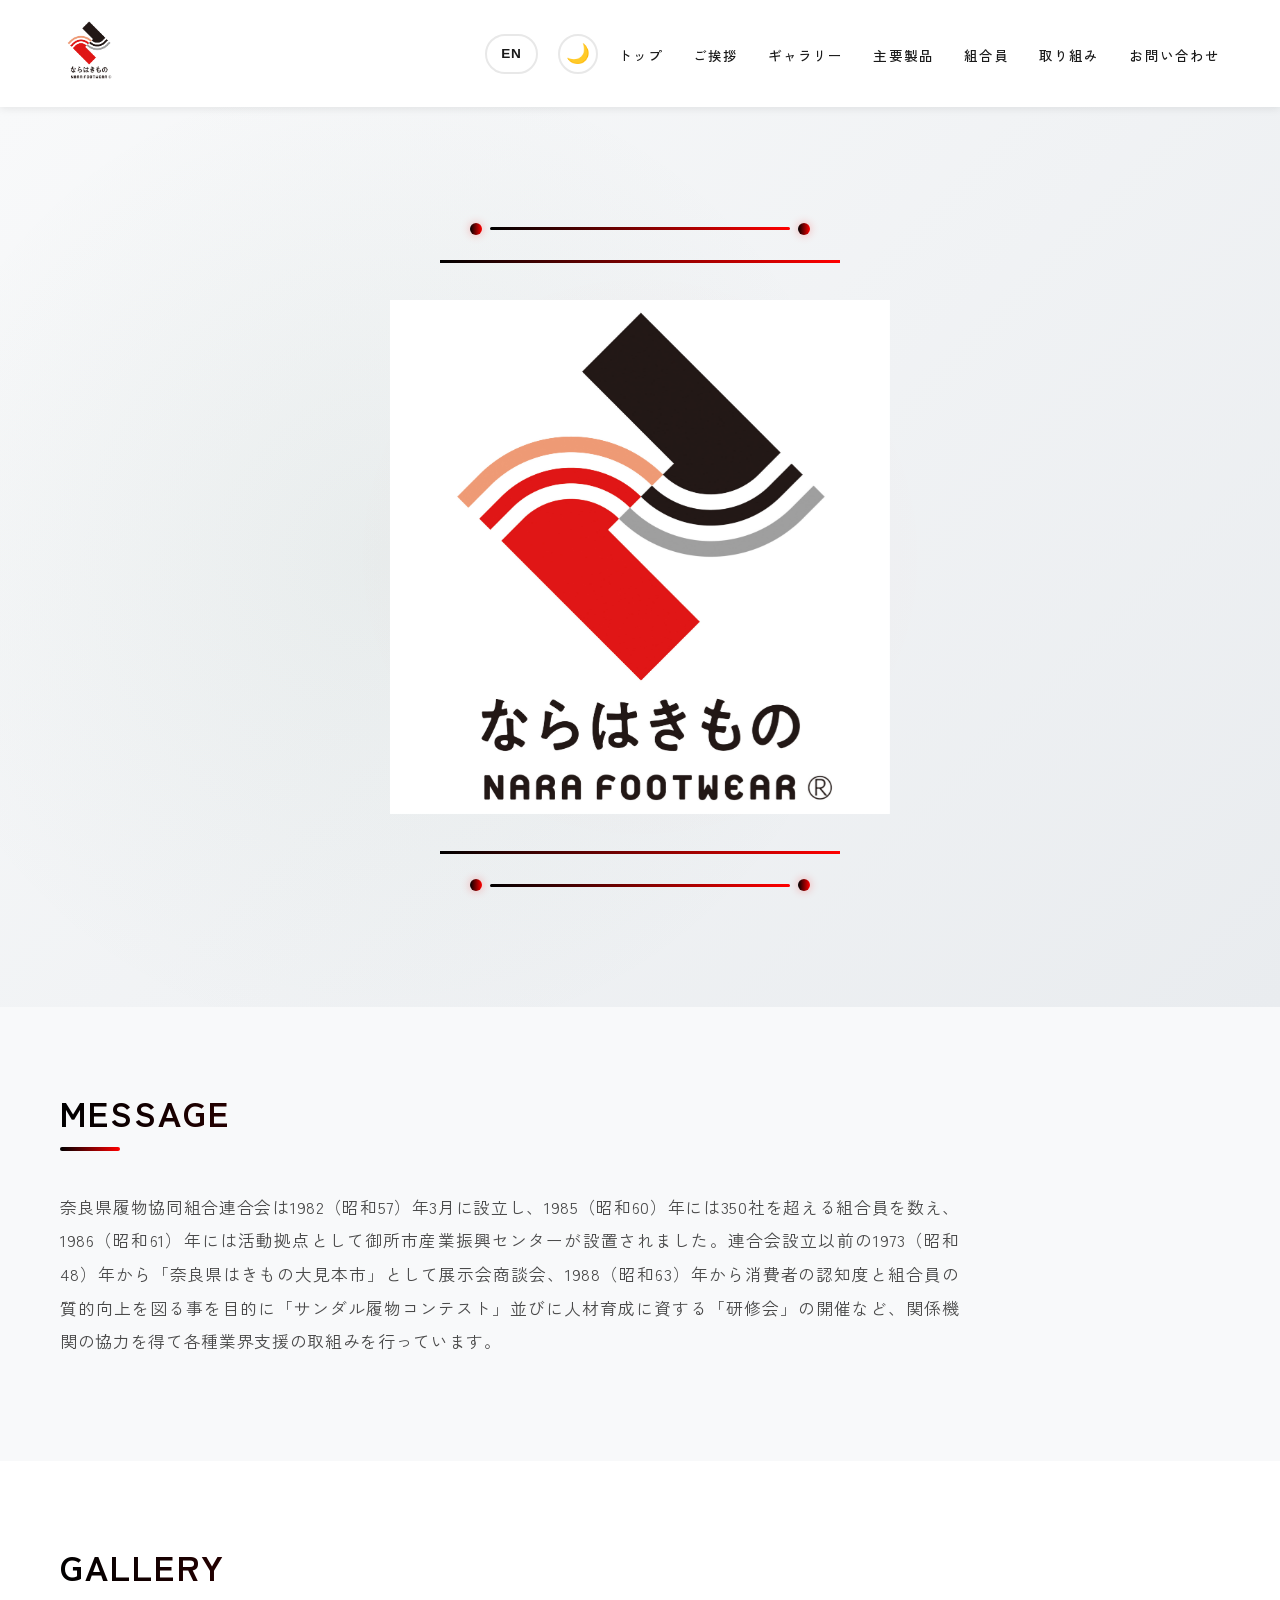
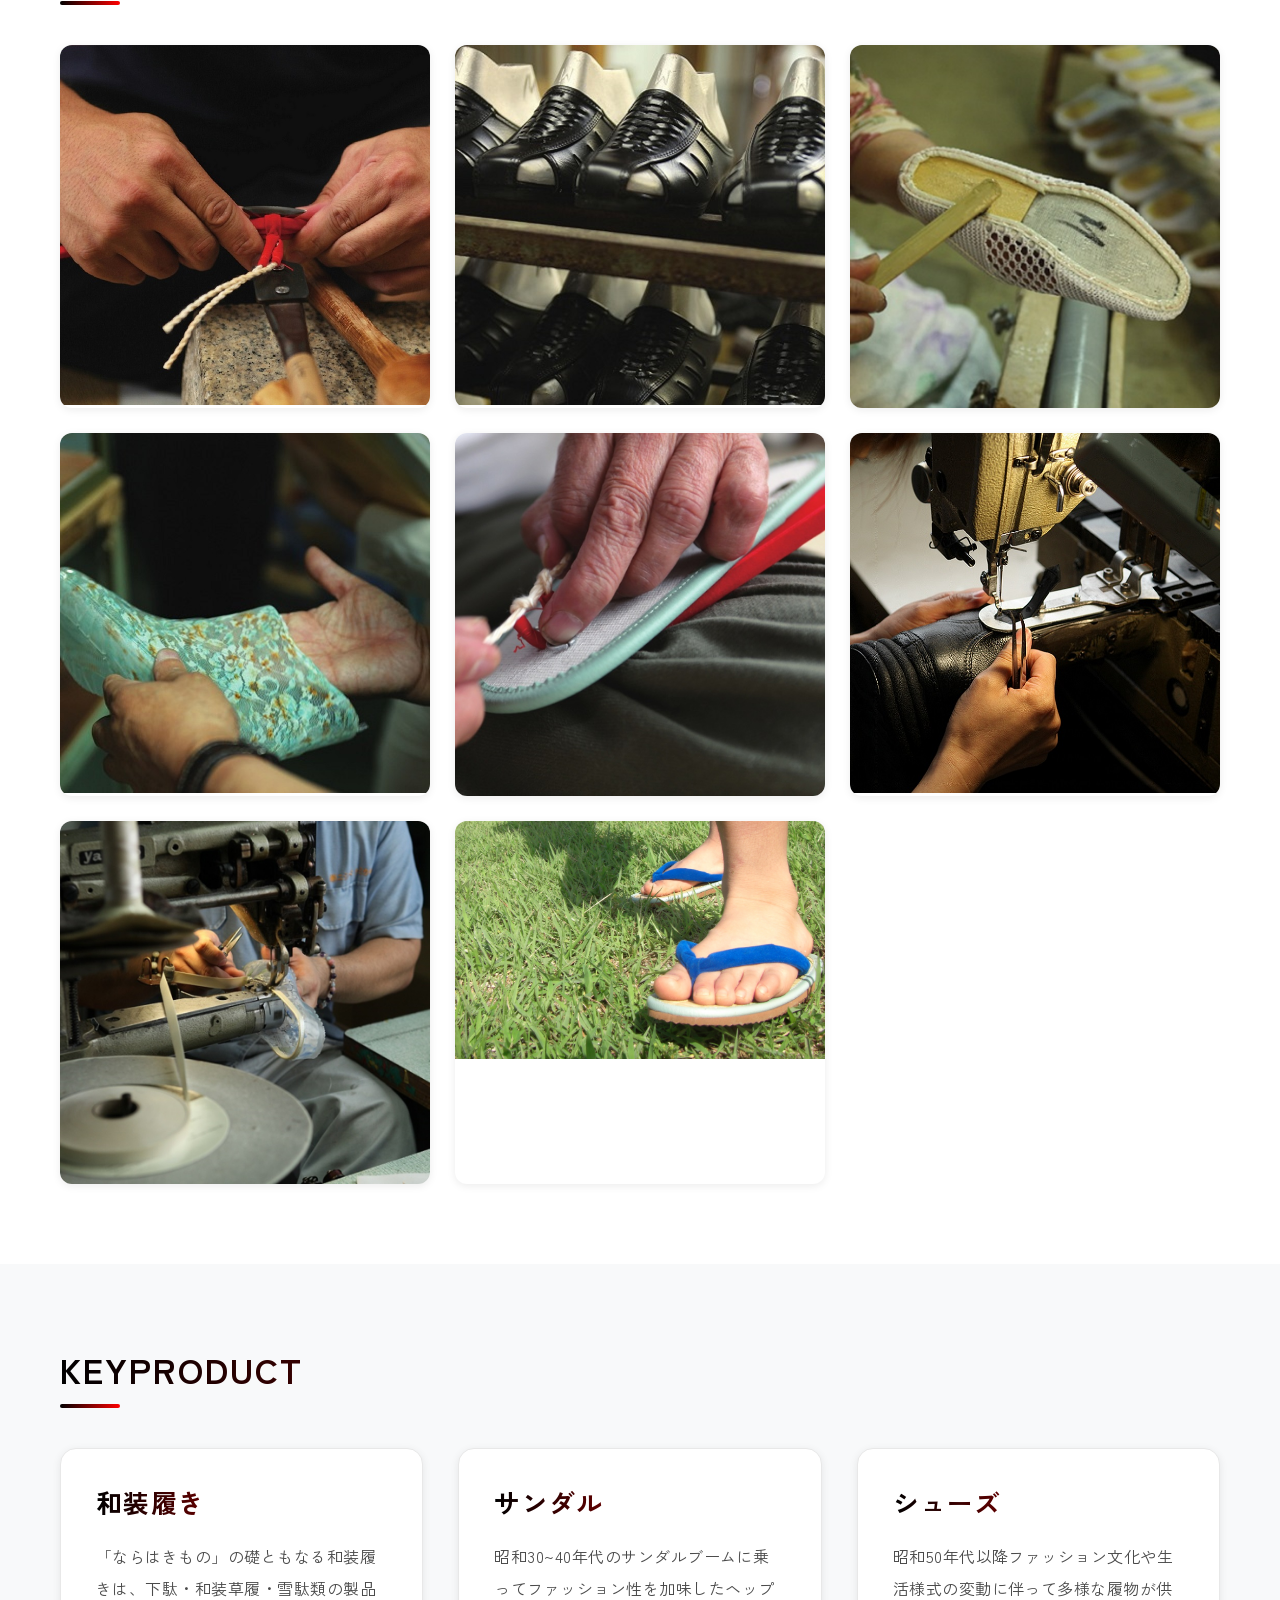
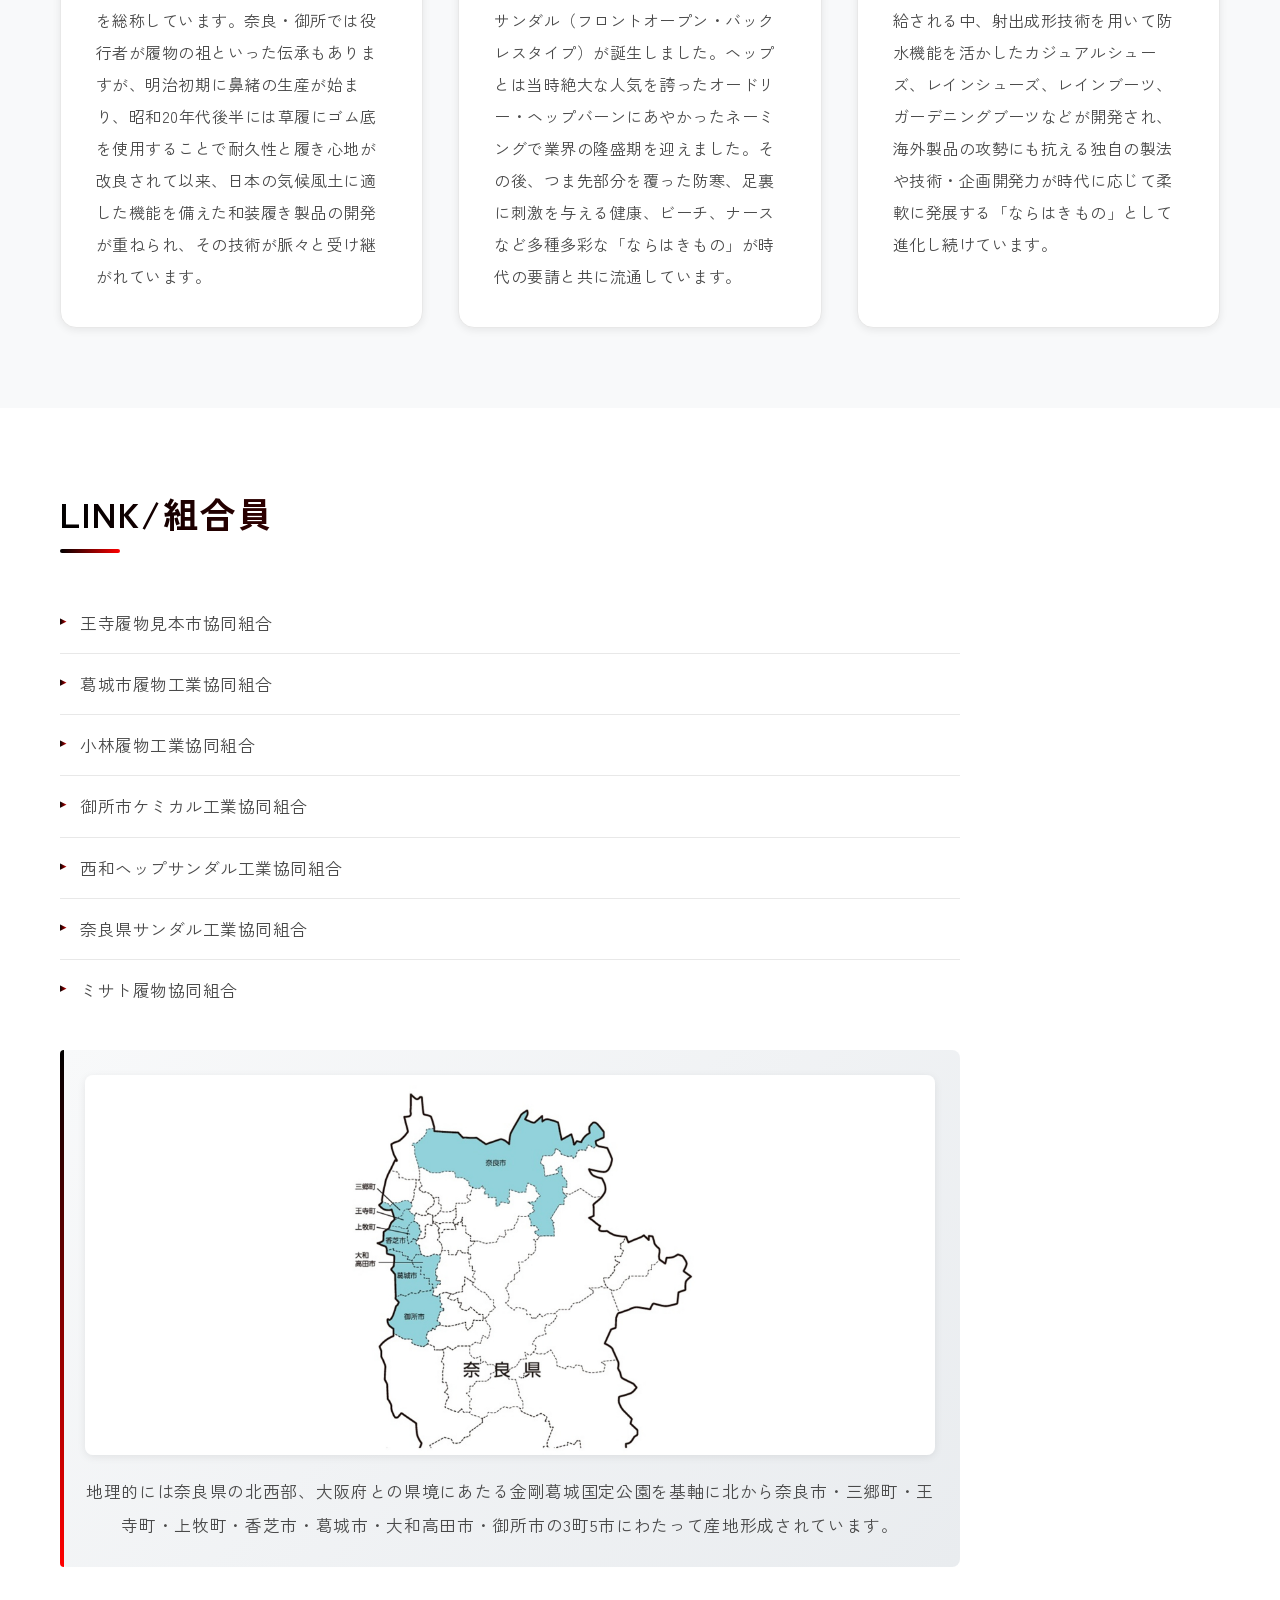
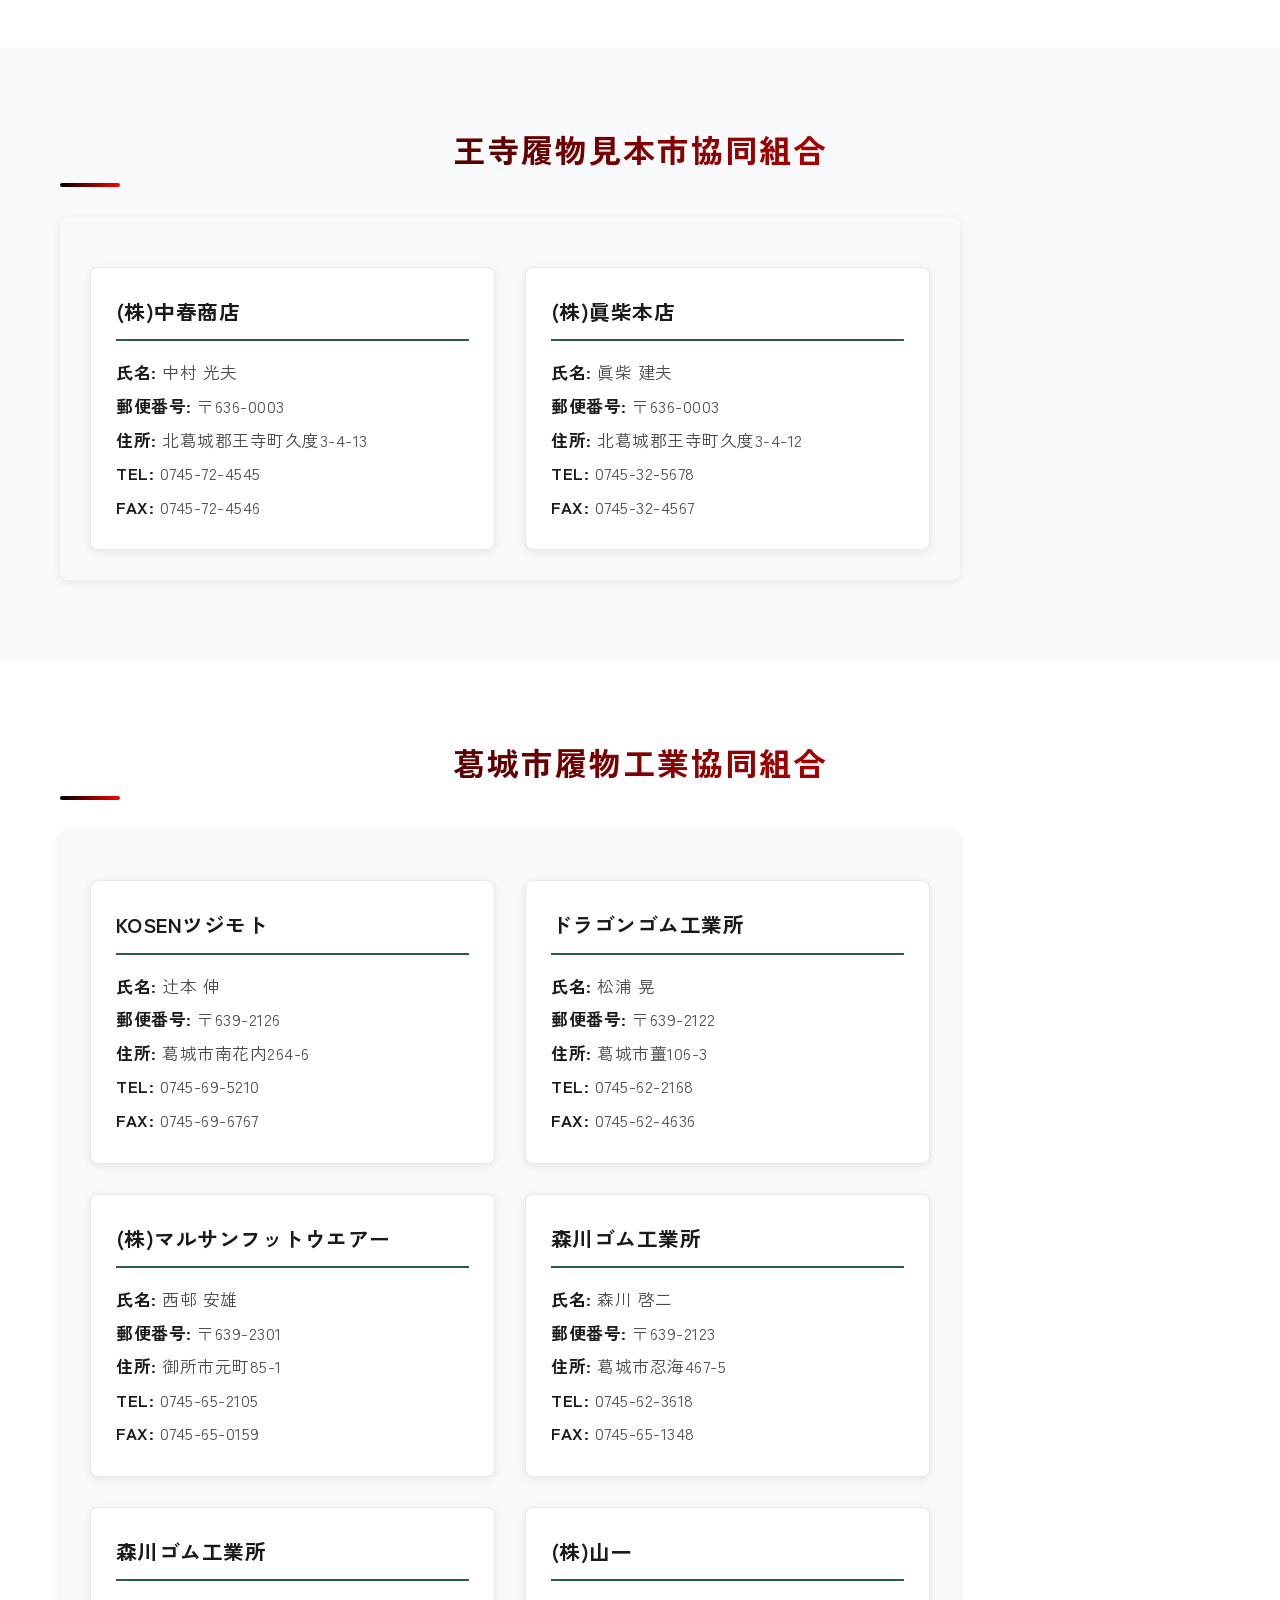
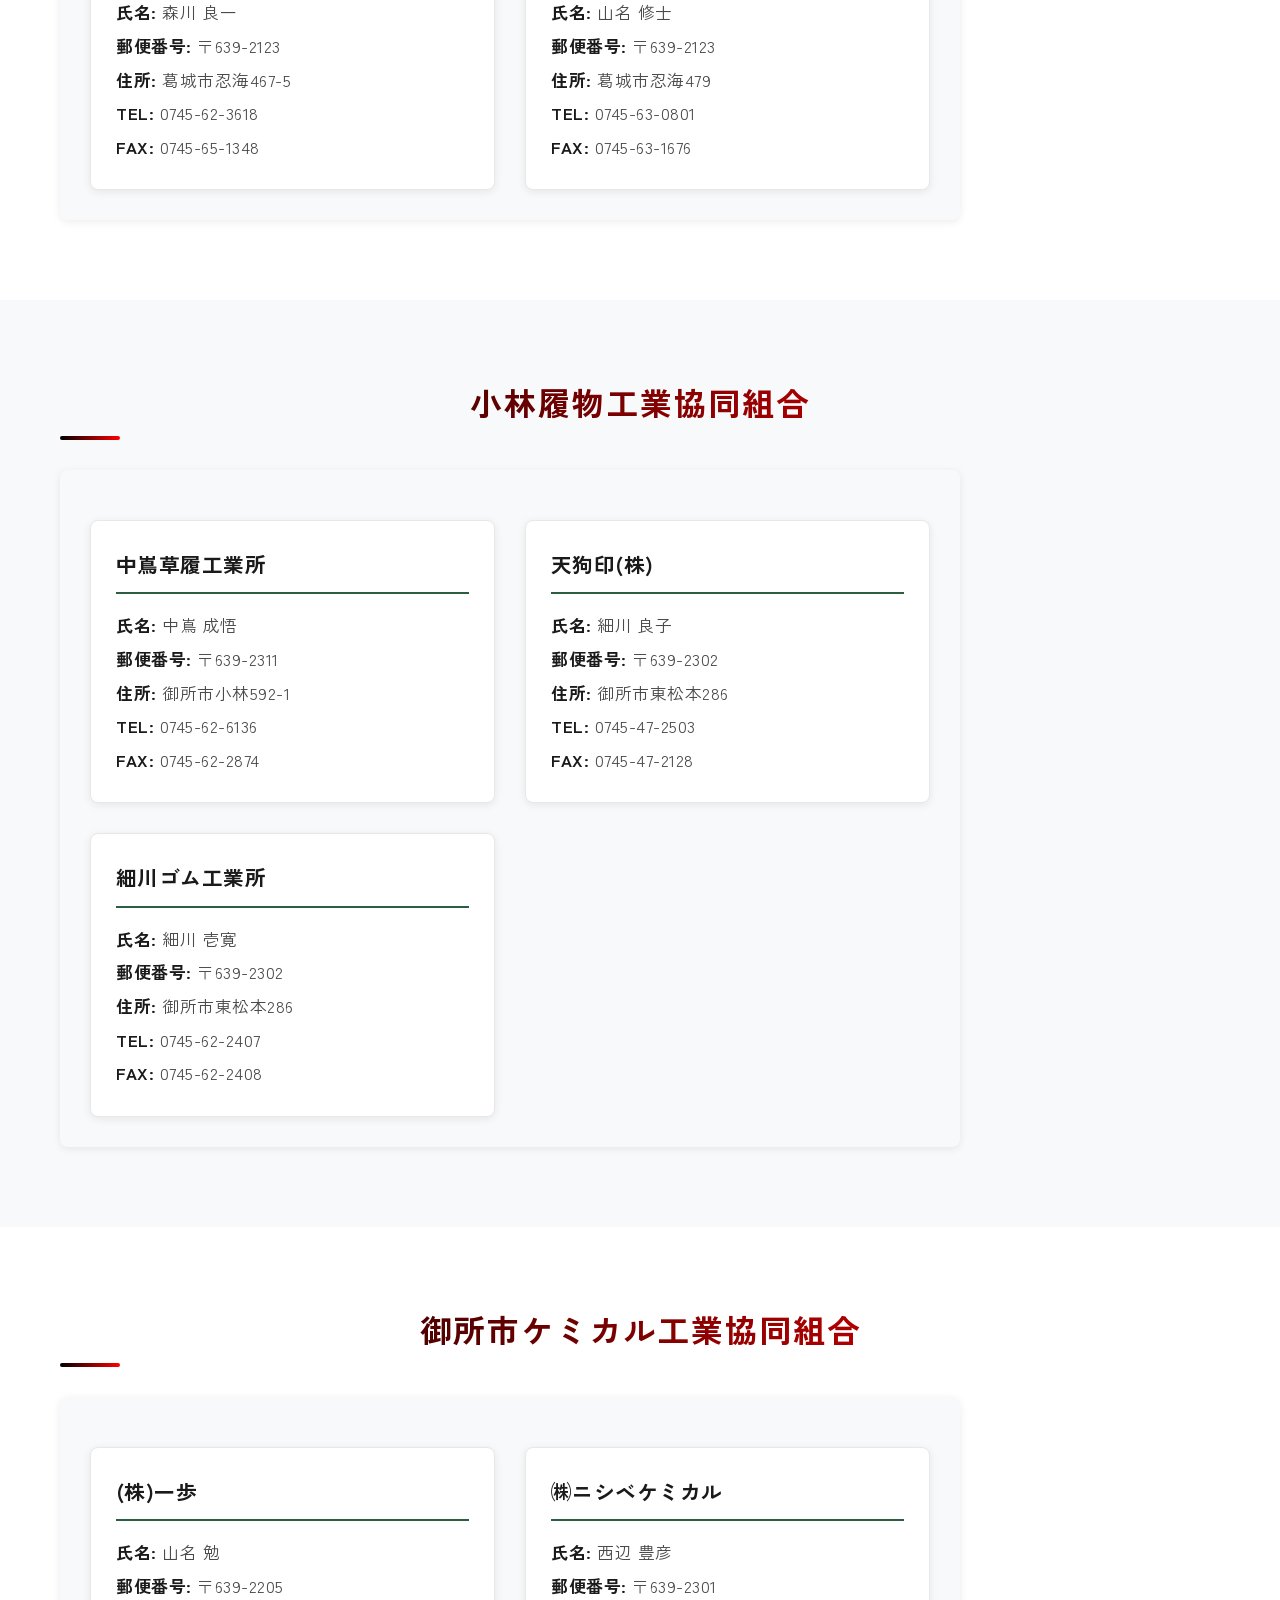
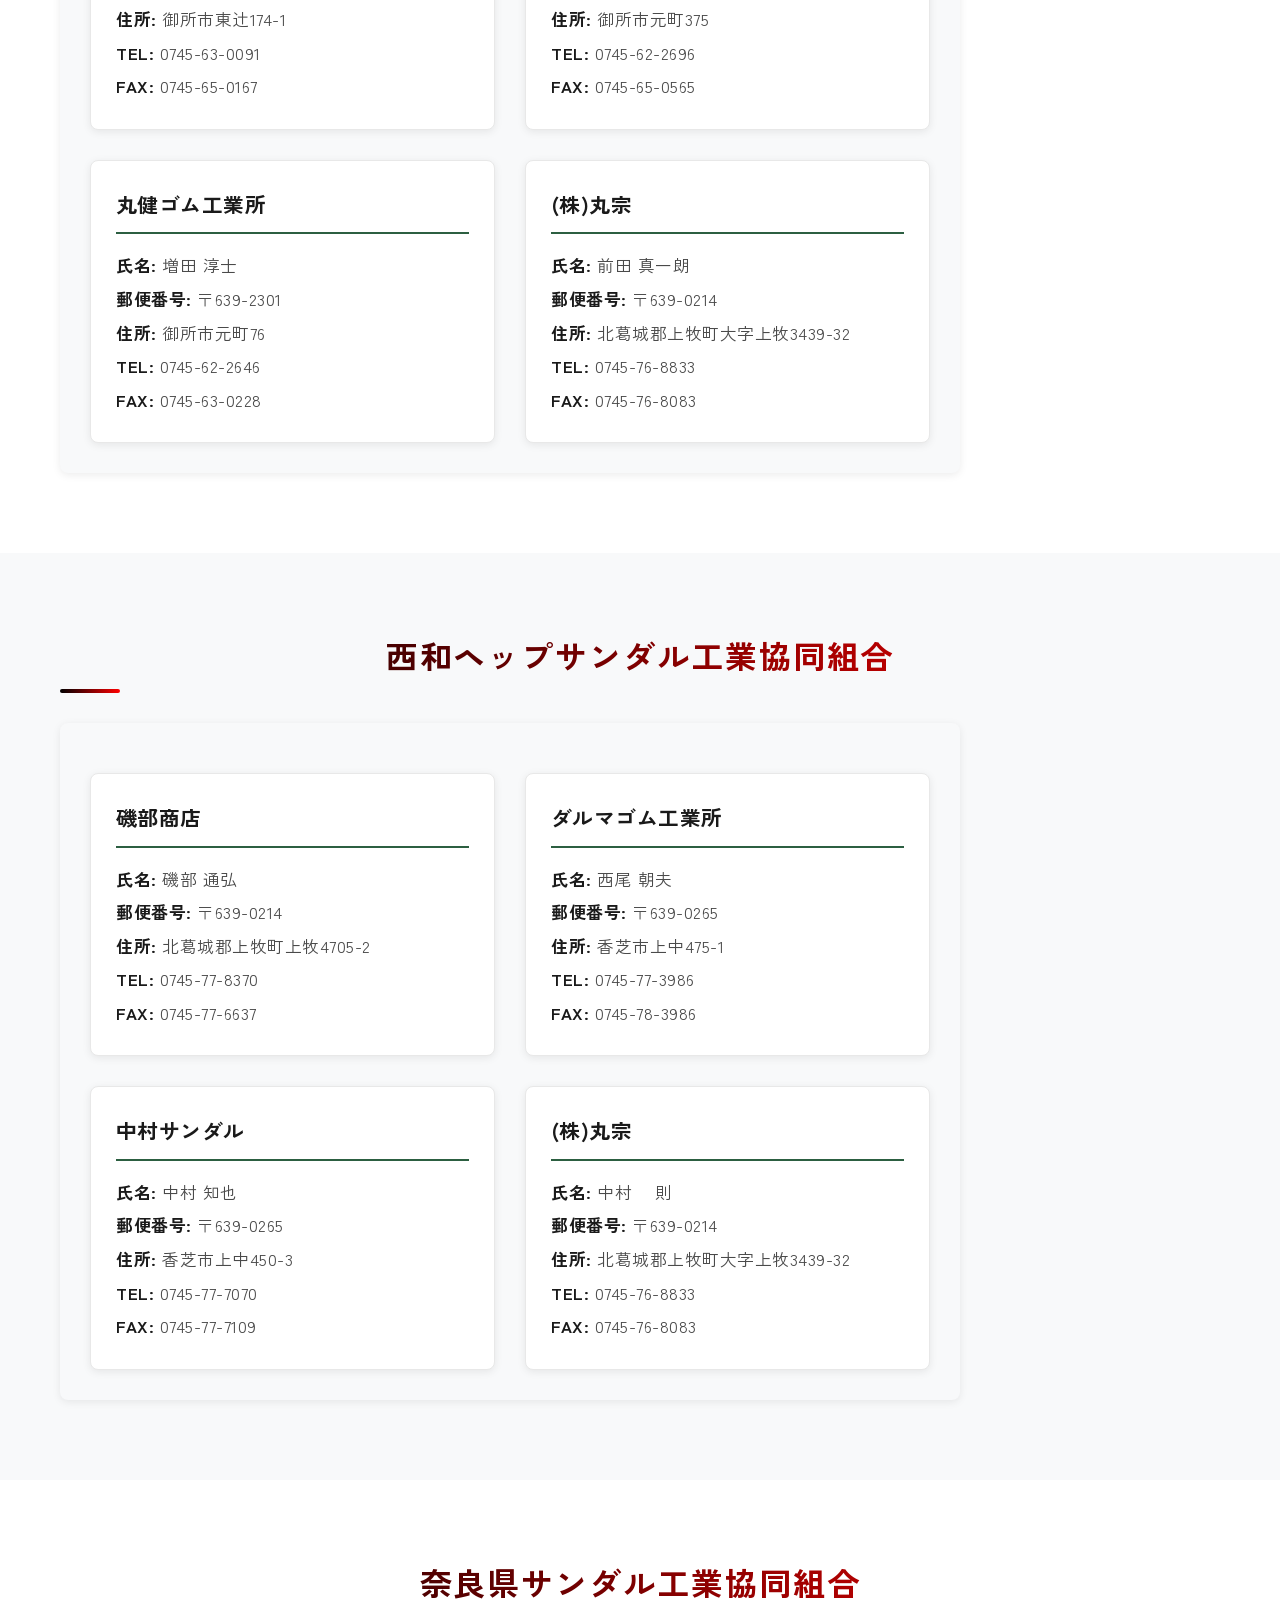
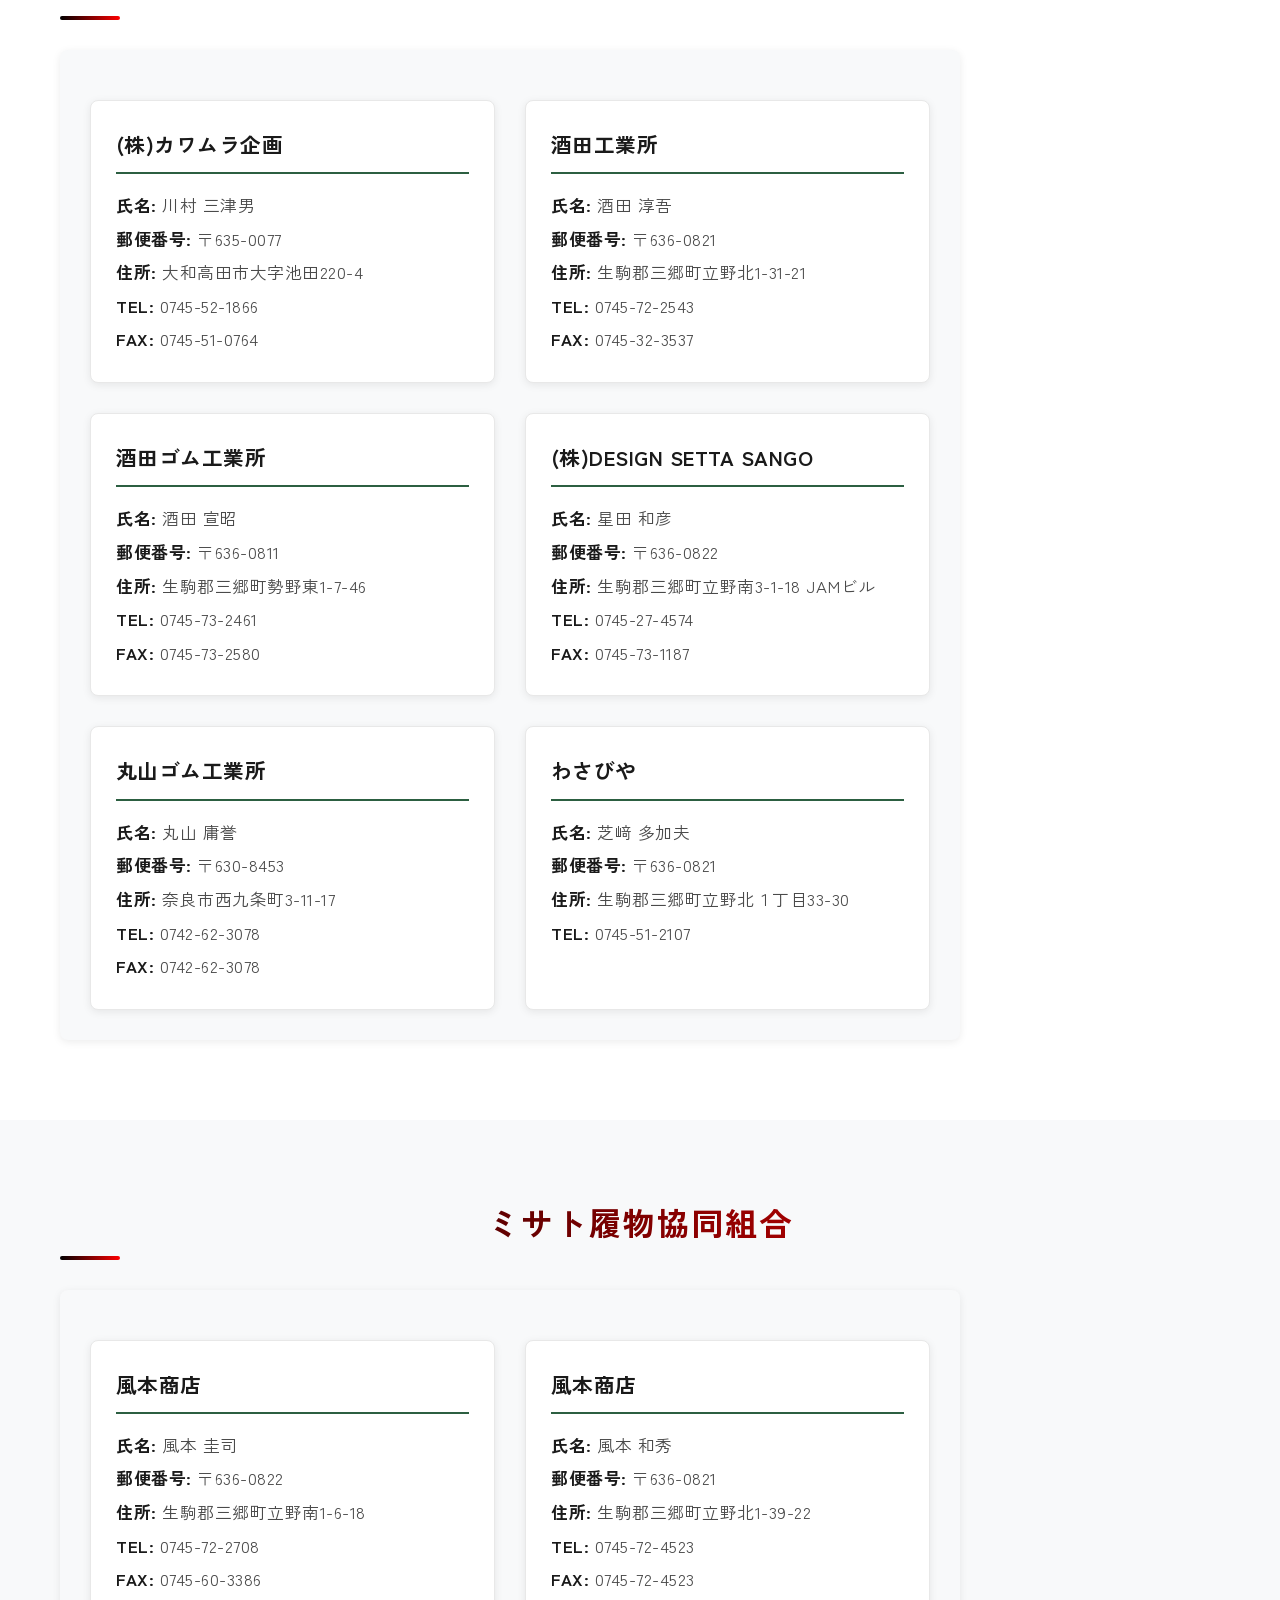
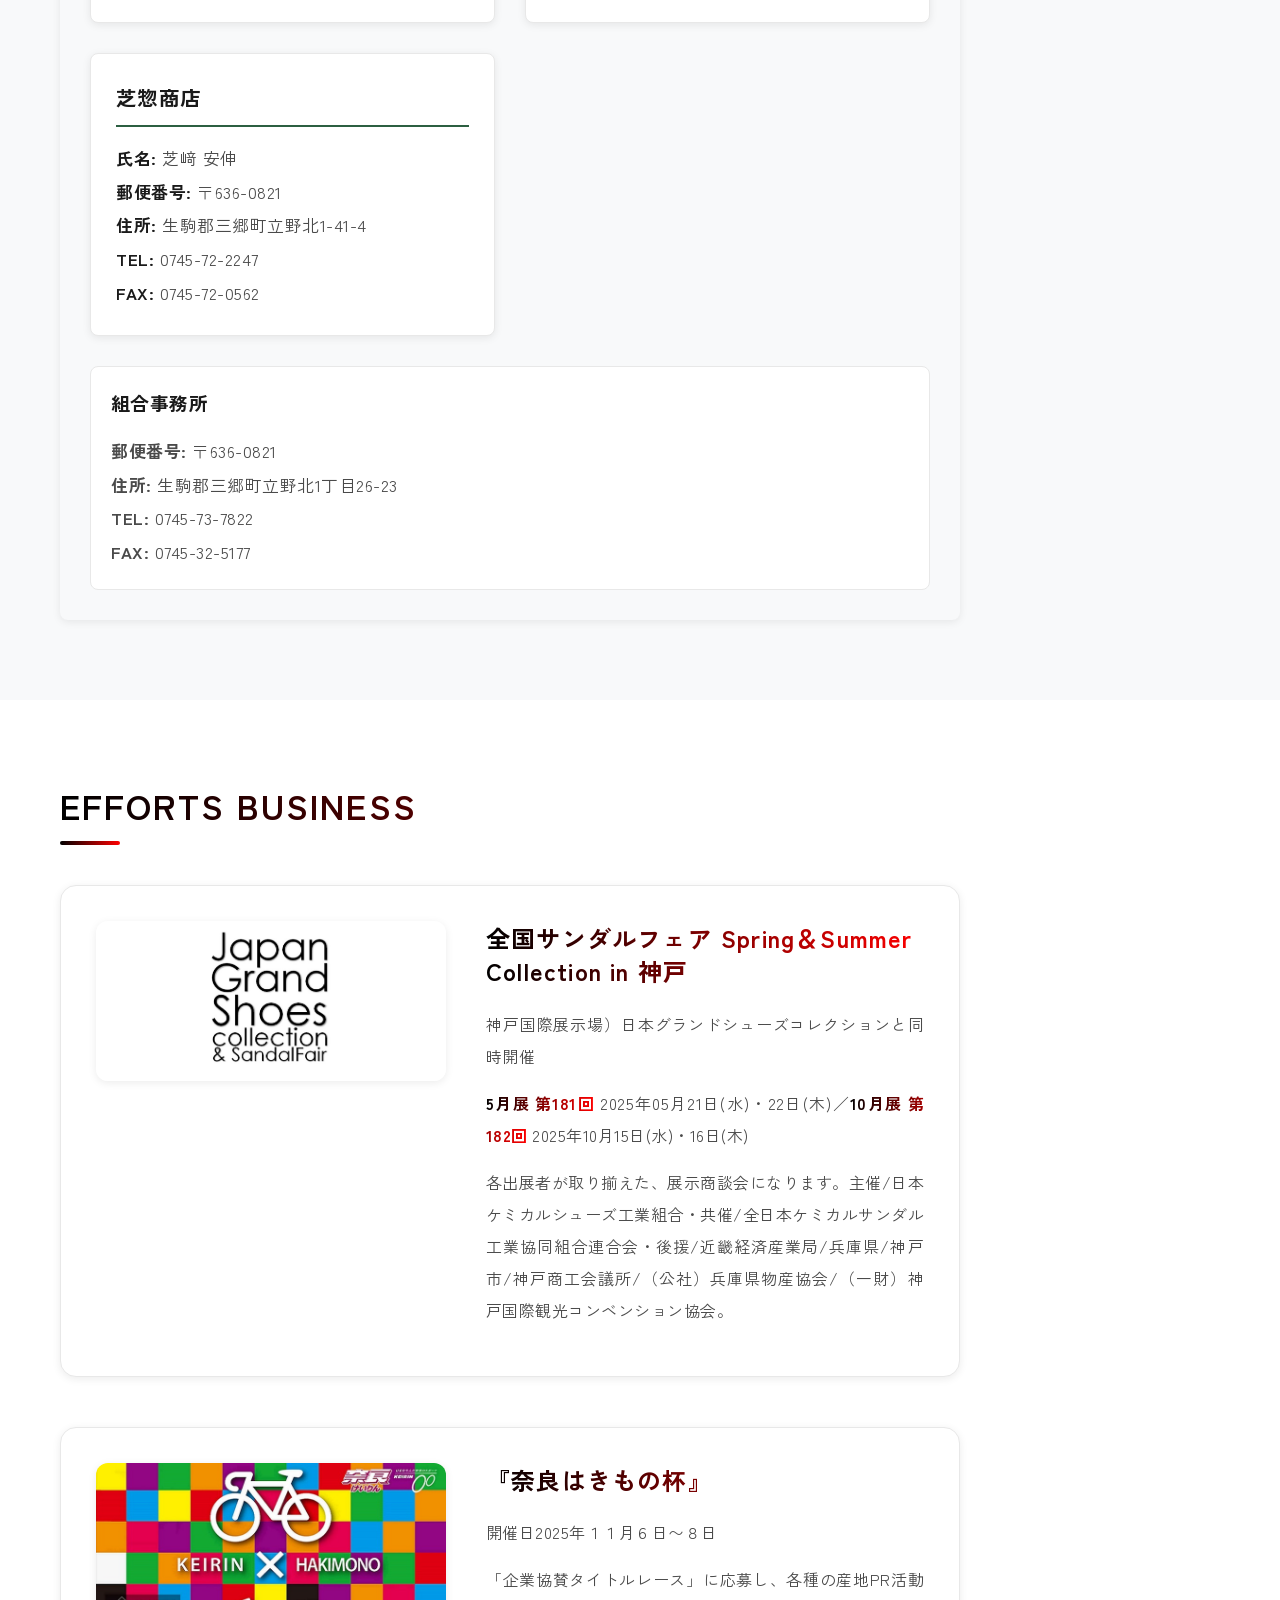
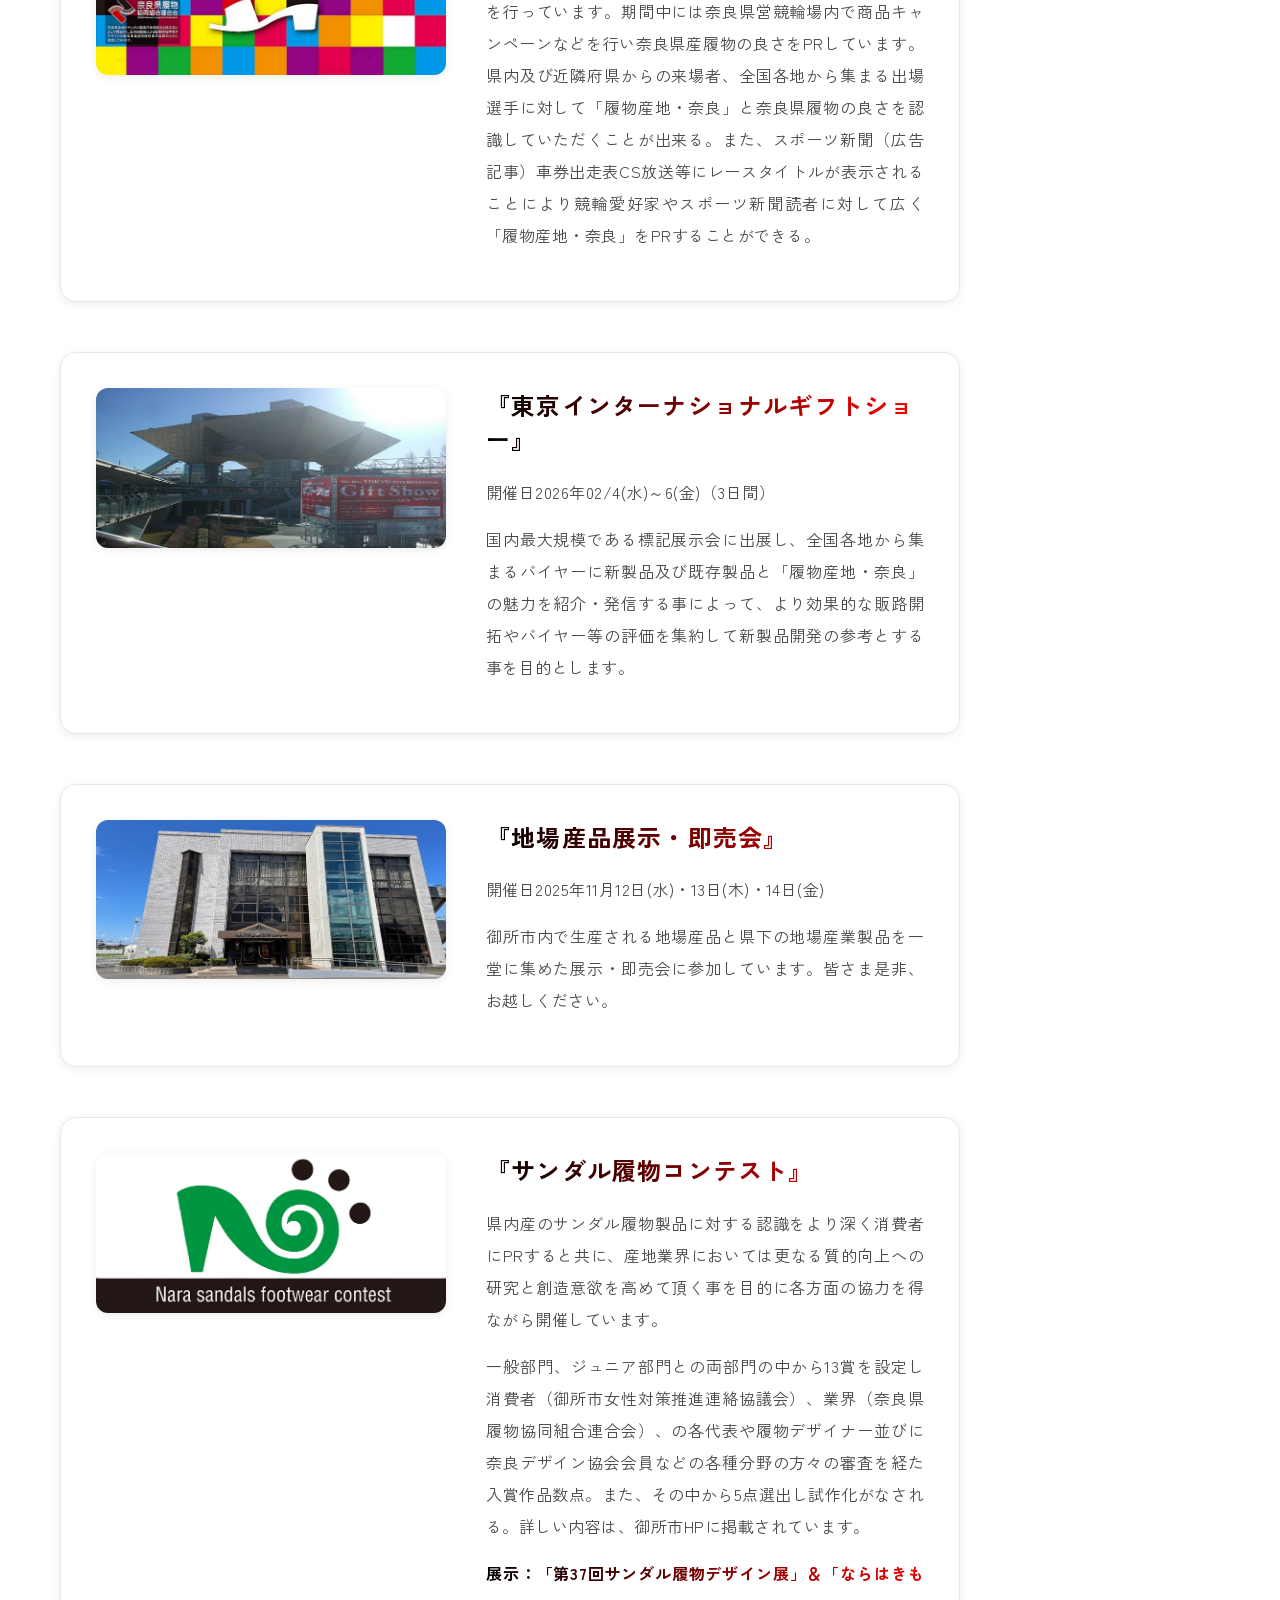
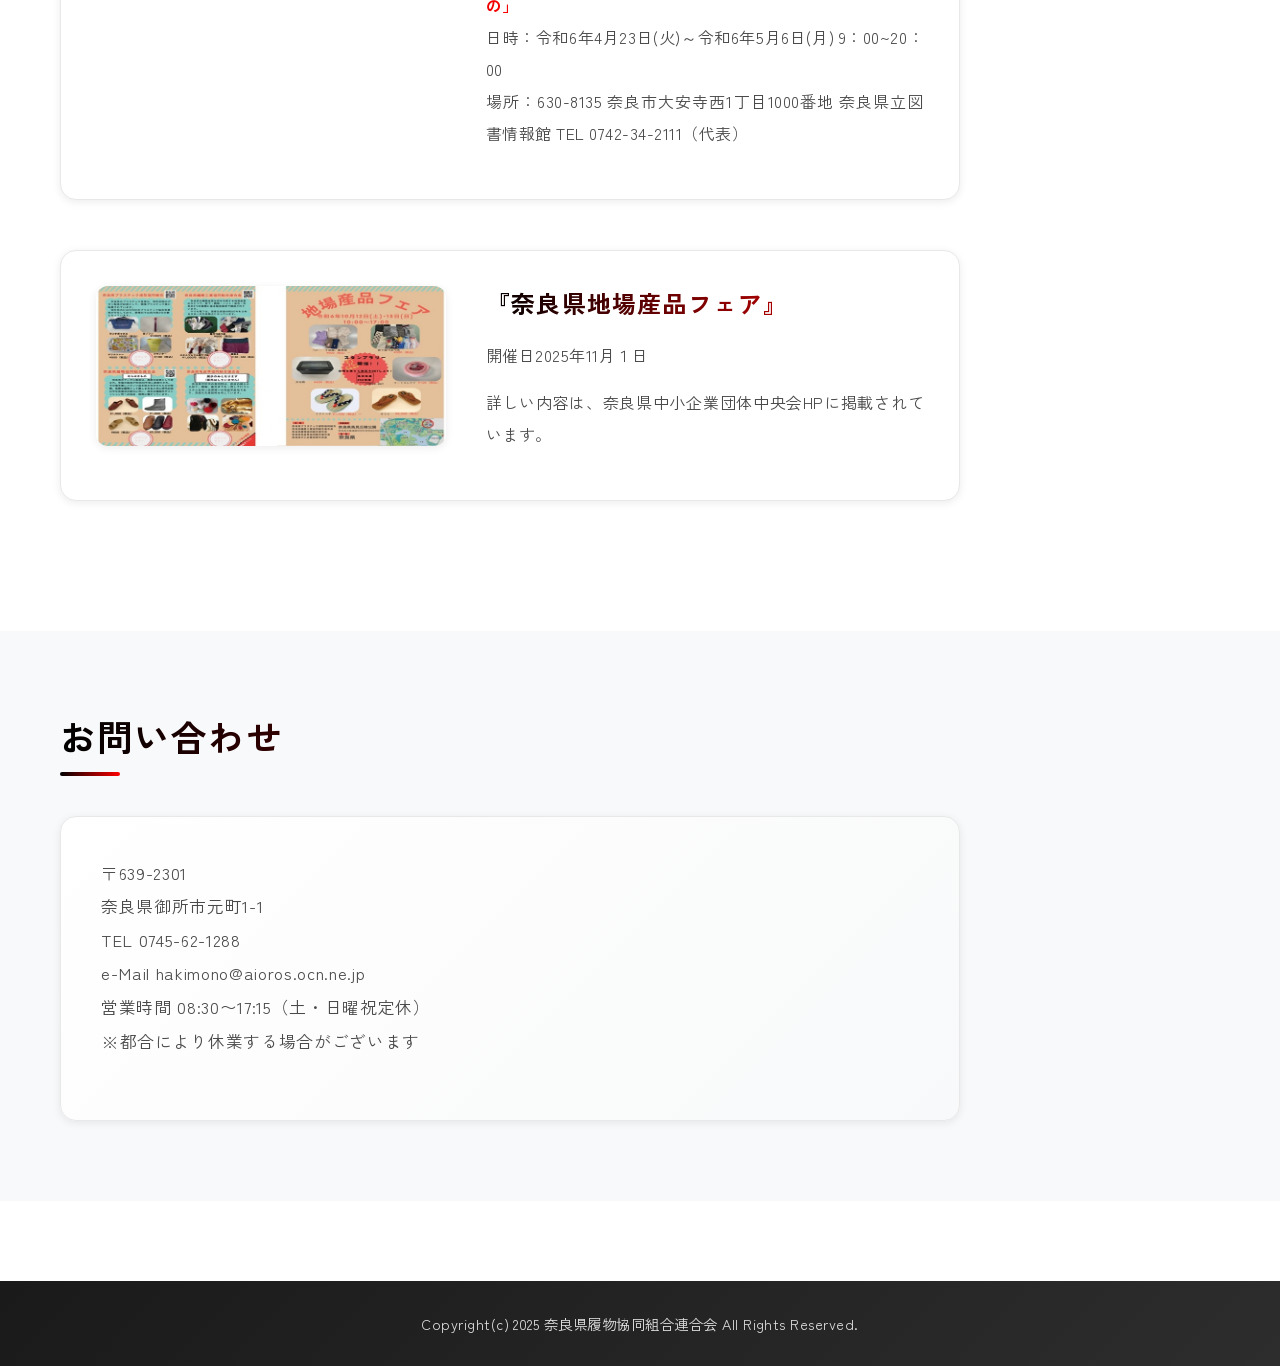
==== index.html @ 2d202be2 "ナビ・セクション見出しを「COMPANY/会社情報」から「CONTACT/お問い合わせ」に変更 連合会のサイトなので「会社情報」より連絡先セクションとして自然な表記に。  Co-Authored-By" ====
<!DOCTYPE html>
<html lang="ja">

<head>
    <meta charset="UTF-8">
    <meta name="viewport" content="width=device-width, initial-scale=1.0">
    <meta name="description" content="奈良県履物協同組合連合会の公式ホームページ">
    <title>奈良県履物協同組合連合会 | Nara Footwear Federation</title>
    <script>
        // ページ読み込み前にテーマ・言語を適用（FOUC防止）
        (function () {
            const savedTheme = localStorage.getItem('theme') || 'light';
            document.documentElement.setAttribute('data-theme', savedTheme);
            const savedLang = localStorage.getItem('lang') || 'ja';
            document.documentElement.setAttribute('lang', savedLang);
        })();
    </script>
    <link rel="stylesheet" href="assets/css/style.css">
</head>

<body>
    <header>
        <div class="container">
            <div class="logo">
                <img src="assets/images/narahakimono_logo修正済み.jpg" alt="Nara Prefecture Footwear Cooperative Federation / 奈良県履物協同組合連合会">
            </div>
            <nav>
                <button class="lang-toggle" aria-label="Language / 言語" id="langToggle">
                    <span class="lang-label">EN</span>
                </button>
                <button class="theme-toggle" aria-label="テーマ切り替え" id="themeToggle">
                    <span class="theme-icon">🌙</span>
                </button>
                <ul class="nav-menu">
                    <li><a href="#top"><span lang="ja">トップ</span><span lang="en">TOP</span></a></li>
                    <li><a href="#message"><span lang="ja">ご挨拶</span><span lang="en">MESSAGE</span></a></li>
                    <li><a href="#gallery"><span lang="ja">ギャラリー</span><span lang="en">GALLERY</span></a></li>
                    <li><a href="#keyproduct"><span lang="ja">主要製品</span><span lang="en">KEYPRODUCT</span></a></li>
                    <li><a href="#link"><span lang="ja">組合員</span><span lang="en">MEMBERS</span></a></li>
                    <li><a href="#efforts"><span lang="ja">取り組み</span><span lang="en">EFFORTS BUSINESS</span></a></li>
                    <li><a href="#company"><span lang="ja">お問い合わせ</span><span lang="en">CONTACT</span></a></li>
                </ul>
                <button class="menu-toggle" aria-label="メニュー">
                    <span></span>
                    <span></span>
                    <span></span>
                </button>
            </nav>
        </div>
    </header>

    <main>
        <section id="top" class="hero">
            <div class="container">
                <div class="hero-content">
                    <div class="hero-text">
                        <div class="hero-decoration hero-decoration-top"></div>
                        <h1 class="hero-title">
                            <span class="hero-title-text" lang="ja">奈良県履物協同組合連合会</span>
                            <span class="hero-title-text" lang="en">Nara Prefecture Footwear Cooperative Federation</span>
                            <img src="assets/images/narahakimono_logo修正済み.jpg" alt="Nara Prefecture Footwear Cooperative Federation" class="hero-title-image">
                        </h1>
                        <div class="hero-decoration hero-decoration-bottom"></div>
                    </div>
                </div>
            </div>
        </section>

        <section id="message" class="section">
            <div class="container">
                <h2>MESSAGE</h2>
                <div class="content">
                    <p lang="ja">奈良県履物協同組合連合会は1982（昭和57）年3月に設立し、1985（昭和60）年には350社を超える組合員を数え、1986（昭和61）年には活動拠点として御所市産業振興センターが設置されました。連合会設立以前の1973（昭和48）年から「奈良県はきもの大見本市」として展示会商談会、1988（昭和63）年から消費者の認知度と組合員の質的向上を図る事を目的に「サンダル履物コンテスト」並びに人材育成に資する「研修会」の開催など、関係機関の協力を得て各種業界支援の取組みを行っています。
                    </p>
                    <p lang="en">The Nara Prefecture Footwear Cooperative Federation was established in March 1982 (Shōwa 57). By 1985 (Shōwa 60), the federation had grown to over 350 member companies, and in 1986 (Shōwa 61) the Gose City Industrial Promotion Center was opened as our operational base. Even before the federation's founding, the "Nara Prefecture Footwear Trade Fair" had been held as a business exhibition starting in 1973 (Shōwa 48). Since 1988 (Shōwa 63), with the aim of raising consumer awareness and improving the quality of our members, we have also organized the "Sandal Footwear Contest" and training seminars for human resource development. Through cooperation with related organizations, we continue a wide range of efforts to support the industry.
                    </p>
                </div>
            </div>
        </section>

        <section id="gallery" class="section">
            <div class="container">
                <h2>GALLERY</h2>
                <div class="gallery-grid">
                    <div class="gallery-item">
                        <img src="assets/images/photo01-00.jpg" alt="Gallery image 1">
                    </div>
                    <div class="gallery-item">
                        <img src="assets/images/photo03-00.jpg" alt="Gallery image 2">
                    </div>
                    <div class="gallery-item">
                        <img src="assets/images/photo03-852-836.jpg" alt="Gallery image 3">
                    </div>
                    <div class="gallery-item">
                        <img src="assets/images/photo04-00b.jpg" alt="Gallery image 4">
                    </div>
                    <div class="gallery-item">
                        <img src="assets/images/photo04-852-836.jpg" alt="Gallery image 5">
                    </div>
                    <div class="gallery-item">
                        <img src="assets/images/photo04-1717.jpg" alt="Gallery image 6">
                    </div>
                    <div class="gallery-item">
                        <img src="assets/images/photo05-852-836.jpg" alt="Gallery image 7">
                    </div>
                    <div class="gallery-item">
                        <img src="assets/images/photo07-3165.jpg" alt="Gallery image 8">
                    </div>
                </div>
            </div>
        </section>

        <section id="keyproduct" class="section">
            <div class="container">
                <h2>KEYPRODUCT</h2>
                <div class="product-grid">
                    <div class="product-item">
                        <h3 lang="ja">和装履き</h3>
                        <h3 lang="en">Japanese-Style Footwear</h3>
                        <p lang="ja">「ならはきもの」の礎ともなる和装履きは、下駄・和装草履・雪駄類の製品を総称しています。奈良・御所では役行者が履物の祖といった伝承もありますが、明治初期に鼻緒の生産が始まり、昭和20年代後半には草履にゴム底を使用することで耐久性と履き心地が改良されて以来、日本の気候風土に適した機能を備えた和装履き製品の開発が重ねられ、その技術が脈々と受け継がれています。
                        </p>
                        <p lang="en">Japanese-style footwear — the foundation of "Nara hakimono" — is a general term for products such as geta (wooden clogs), wasō zōri (Japanese-style sandals), and setta. In Nara and Gose, tradition holds that En no Gyōja was the originator of footwear. Production of the hanao (thong strap) began in the early Meiji period, and from the late 1940s the use of rubber soles on zōri greatly improved durability and comfort. Since then, the industry has continued to develop products suited to Japan's climate and lifestyle, with these techniques passed down across generations.
                        </p>
                    </div>
                    <div class="product-item">
                        <h3 lang="ja">サンダル</h3>
                        <h3 lang="en">Sandals</h3>
                        <p lang="ja">昭和30~40年代のサンダルブームに乗ってファッション性を加味したヘップサンダル（フロントオープン・バックレスタイプ）が誕生しました。ヘップとは当時絶大な人気を誇ったオードリー・ヘップバーンにあやかったネーミングで業界の隆盛期を迎えました。その後、つま先部分を覆った防寒、足裏に刺激を与える健康、ビーチ、ナースなど多種多彩な「ならはきもの」が時代の要請と共に流通しています。
                        </p>
                        <p lang="en">Riding the sandal boom of the 1950s and 60s (Shōwa 30s–40s), the fashion-oriented "Hep sandal" (front-open, backless type) was born. The name "Hep" was inspired by the immensely popular Audrey Hepburn of that era, and the industry enjoyed its golden age. Since then, a wide variety of "Nara hakimono" products have been distributed in response to changing needs — including warm closed-toe sandals, health sandals that stimulate the soles, beach sandals, and nurse sandals.
                        </p>
                    </div>
                    <div class="product-item">
                        <h3 lang="ja">シューズ</h3>
                        <h3 lang="en">Shoes</h3>
                        <p lang="ja">昭和50年代以降ファッション文化や生活様式の変動に伴って多様な履物が供給される中、射出成形技術を用いて防水機能を活かしたカジュアルシューズ、レインシューズ、レインブーツ、ガーデニングブーツなどが開発され、海外製品の攻勢にも抗える独自の製法や技術・企画開発力が時代に応じて柔軟に発展する「ならはきもの」として進化し続けています。
                        </p>
                        <p lang="en">Since the late 1970s (Shōwa 50s), as fashion culture and lifestyles have evolved, a wide variety of footwear has emerged. Using injection molding technology with built-in waterproofing, casual shoes, rain shoes, rain boots, and gardening boots have been developed. With proprietary manufacturing methods, technical know-how, and product planning capabilities that can stand up to foreign competition, "Nara hakimono" continues to evolve in step with the times.
                        </p>
                    </div>
                </div>
            </div>
        </section>

        <section id="link" class="section">
            <div class="container">
                <h2><span lang="ja">LINK/組合員</span><span lang="en">LINK/MEMBERS</span></h2>
                <div class="content">
                    <ul class="member-list">
                        <li><a href="#member-oji"><span lang="ja">王寺履物見本市協同組合</span><span lang="en">Oji Footwear Trade Fair Cooperative</span></a></li>
                        <li><a href="#member-katsuragi"><span lang="ja">葛城市履物工業協同組合</span><span lang="en">Katsuragi City Footwear Industry Cooperative</span></a></li>
                        <li><a href="#member-kobayashi"><span lang="ja">小林履物工業協同組合</span><span lang="en">Kobayashi Footwear Industry Cooperative</span></a></li>
                        <li><a href="#member-gose"><span lang="ja">御所市ケミカル工業協同組合</span><span lang="en">Gose City Chemical Industry Cooperative</span></a></li>
                        <li><a href="#member-seiwa"><span lang="ja">西和ヘップサンダル工業協同組合</span><span lang="en">Seiwa Hep-Sandal Industry Cooperative</span></a></li>
                        <li><a href="#member-nara"><span lang="ja">奈良県サンダル工業協同組合</span><span lang="en">Nara Prefecture Sandal Industry Cooperative</span></a></li>
                        <li><a href="#member-misato"><span lang="ja">ミサト履物協同組合</span><span lang="en">Misato Footwear Cooperative</span></a></li>
                    </ul>
                    <div class="location-info">
                        <img src="assets/images/pgSec04-01.jpg" alt="Map of production area" class="location-image">
                        <p lang="ja">
                            地理的には奈良県の北西部、大阪府との県境にあたる金剛葛城国定公園を基軸に北から奈良市・三郷町・王寺町・上牧町・香芝市・葛城市・大和高田市・御所市の3町5市にわたって産地形成されています。
                        </p>
                        <p lang="en">
                            Geographically, the production area is centered on Kongō-Katsuragi Quasi-National Park along the border between Nara and Osaka prefectures in northwestern Nara, spanning five cities and three towns from north to south: Nara City, Sangō Town, Ōji Town, Kanmaki Town, Kashiba City, Katsuragi City, Yamatotakada City, and Gose City.
                        </p>
                    </div>
                </div>
            </div>
        </section>

        <!-- 各組合の詳細セクション -->
        <section id="member-oji" class="section member-detail">
            <div class="container">
                <h2><span lang="ja">王寺履物見本市協同組合</span><span lang="en">Oji Footwear Trade Fair Cooperative</span></h2>
                <div class="content">
                    <div class="member-info">
                        <div class="member-companies">
                            <div class="company-item">
                                <h3 lang="ja">(株)中春商店</h3>
                                <h3 lang="en">Nakaharu Shōten Co., Ltd.</h3>
                                <p lang="ja">
                                    <strong>氏名:</strong> 中村 光夫<br>
                                    <strong>郵便番号:</strong> 〒636-0003<br>
                                    <strong>住所:</strong> 北葛城郡王寺町久度3-4-13<br>
                                    <strong>TEL:</strong> 0745-72-4545<br>
                                    <strong>FAX:</strong> 0745-72-4546
                                </p>
                                <p lang="en">
                                    <strong>Representative:</strong> Mitsuo Nakamura<br>
                                    <strong>Postal Code:</strong> 〒636-0003<br>
                                    <strong>Address:</strong> 3-4-13 Kudo, Ōji-chō, Kitakatsuragi-gun, Nara<br>
                                    <strong>TEL:</strong> 0745-72-4545<br>
                                    <strong>FAX:</strong> 0745-72-4546
                                </p>
                            </div>
                            <div class="company-item">
                                <h3 lang="ja">(株)眞柴本店</h3>
                                <h3 lang="en">Mashiba Honten Co., Ltd.</h3>
                                <p lang="ja">
                                    <strong>氏名:</strong> 眞柴 建夫<br>
                                    <strong>郵便番号:</strong> 〒636-0003<br>
                                    <strong>住所:</strong> 北葛城郡王寺町久度3-4-12<br>
                                    <strong>TEL:</strong> 0745-32-5678<br>
                                    <strong>FAX:</strong> 0745-32-4567
                                </p>
                                <p lang="en">
                                    <strong>Representative:</strong> Tateo Mashiba<br>
                                    <strong>Postal Code:</strong> 〒636-0003<br>
                                    <strong>Address:</strong> 3-4-12 Kudo, Ōji-chō, Kitakatsuragi-gun, Nara<br>
                                    <strong>TEL:</strong> 0745-32-5678<br>
                                    <strong>FAX:</strong> 0745-32-4567
                                </p>
                            </div>
                        </div>
                    </div>
                </div>
            </div>
        </section>

        <section id="member-katsuragi" class="section member-detail">
            <div class="container">
                <h2><span lang="ja">葛城市履物工業協同組合</span><span lang="en">Katsuragi City Footwear Industry Cooperative</span></h2>
                <div class="content">
                    <div class="member-info">
                        <div class="member-companies">
                            <div class="company-item">
                                <h3 lang="ja">KOSENツジモト</h3>
                                <h3 lang="en">KOSEN Tsujimoto</h3>
                                <p lang="ja">
                                    <strong>氏名:</strong> 辻本 伸<br>
                                    <strong>郵便番号:</strong> 〒639-2126<br>
                                    <strong>住所:</strong> 葛城市南花内264-6<br>
                                    <strong>TEL:</strong> 0745-69-5210<br>
                                    <strong>FAX:</strong> 0745-69-6767
                                </p>
                                <p lang="en">
                                    <strong>Representative:</strong> Shin Tsujimoto<br>
                                    <strong>Postal Code:</strong> 〒639-2126<br>
                                    <strong>Address:</strong> 264-6 Minamihanauchi, Katsuragi City, Nara<br>
                                    <strong>TEL:</strong> 0745-69-5210<br>
                                    <strong>FAX:</strong> 0745-69-6767
                                </p>
                            </div>
                            <div class="company-item">
                                <h3 lang="ja">ドラゴンゴム工業所</h3>
                                <h3 lang="en">Dragon Rubber Works</h3>
                                <p lang="ja">
                                    <strong>氏名:</strong> 松浦 晃<br>
                                    <strong>郵便番号:</strong> 〒639-2122<br>
                                    <strong>住所:</strong> 葛城市薑106-3<br>
                                    <strong>TEL:</strong> 0745-62-2168<br>
                                    <strong>FAX:</strong> 0745-62-4636
                                </p>
                                <p lang="en">
                                    <strong>Representative:</strong> Akira Matsuura<br>
                                    <strong>Postal Code:</strong> 〒639-2122<br>
                                    <strong>Address:</strong> 106-3 Hajikami, Katsuragi City, Nara<br>
                                    <strong>TEL:</strong> 0745-62-2168<br>
                                    <strong>FAX:</strong> 0745-62-4636
                                </p>
                            </div>
                            <div class="company-item">
                                <h3 lang="ja">(株)マルサンフットウエアー</h3>
                                <h3 lang="en">Marusan Footwear Co., Ltd.</h3>
                                <p lang="ja">
                                    <strong>氏名:</strong> 西邨 安雄<br>
                                    <strong>郵便番号:</strong> 〒639-2301<br>
                                    <strong>住所:</strong> 御所市元町85-1<br>
                                    <strong>TEL:</strong> 0745-65-2105<br>
                                    <strong>FAX:</strong> 0745-65-0159
                                </p>
                                <p lang="en">
                                    <strong>Representative:</strong> Yasuo Nishimura<br>
                                    <strong>Postal Code:</strong> 〒639-2301<br>
                                    <strong>Address:</strong> 85-1 Motomachi, Gose City, Nara<br>
                                    <strong>TEL:</strong> 0745-65-2105<br>
                                    <strong>FAX:</strong> 0745-65-0159
                                </p>
                            </div>
                            <div class="company-item">
                                <h3 lang="ja">森川ゴム工業所</h3>
                                <h3 lang="en">Morikawa Rubber Works</h3>
                                <p lang="ja">
                                    <strong>氏名:</strong> 森川 啓二<br>
                                    <strong>郵便番号:</strong> 〒639-2123<br>
                                    <strong>住所:</strong> 葛城市忍海467-5<br>
                                    <strong>TEL:</strong> 0745-62-3618<br>
                                    <strong>FAX:</strong> 0745-65-1348
                                </p>
                                <p lang="en">
                                    <strong>Representative:</strong> Keiji Morikawa<br>
                                    <strong>Postal Code:</strong> 〒639-2123<br>
                                    <strong>Address:</strong> 467-5 Oshimi, Katsuragi City, Nara<br>
                                    <strong>TEL:</strong> 0745-62-3618<br>
                                    <strong>FAX:</strong> 0745-65-1348
                                </p>
                            </div>
                            <div class="company-item">
                                <h3 lang="ja">森川ゴム工業所</h3>
                                <h3 lang="en">Morikawa Rubber Works</h3>
                                <p lang="ja">
                                    <strong>氏名:</strong> 森川 良一<br>
                                    <strong>郵便番号:</strong> 〒639-2123<br>
                                    <strong>住所:</strong> 葛城市忍海467-5<br>
                                    <strong>TEL:</strong> 0745-62-3618<br>
                                    <strong>FAX:</strong> 0745-65-1348
                                </p>
                                <p lang="en">
                                    <strong>Representative:</strong> Ryōichi Morikawa<br>
                                    <strong>Postal Code:</strong> 〒639-2123<br>
                                    <strong>Address:</strong> 467-5 Oshimi, Katsuragi City, Nara<br>
                                    <strong>TEL:</strong> 0745-62-3618<br>
                                    <strong>FAX:</strong> 0745-65-1348
                                </p>
                            </div>
                            <div class="company-item">
                                <h3 lang="ja">(株)山一</h3>
                                <h3 lang="en">Yamaichi Co., Ltd.</h3>
                                <p lang="ja">
                                    <strong>氏名:</strong> 山名 修士<br>
                                    <strong>郵便番号:</strong> 〒639-2123<br>
                                    <strong>住所:</strong> 葛城市忍海479<br>
                                    <strong>TEL:</strong> 0745-63-0801<br>
                                    <strong>FAX:</strong> 0745-63-1676
                                </p>
                                <p lang="en">
                                    <strong>Representative:</strong> Shūji Yamana<br>
                                    <strong>Postal Code:</strong> 〒639-2123<br>
                                    <strong>Address:</strong> 479 Oshimi, Katsuragi City, Nara<br>
                                    <strong>TEL:</strong> 0745-63-0801<br>
                                    <strong>FAX:</strong> 0745-63-1676
                                </p>
                            </div>
                        </div>
                    </div>
                </div>
            </div>
        </section>

        <section id="member-kobayashi" class="section member-detail">
            <div class="container">
                <h2><span lang="ja">小林履物工業協同組合</span><span lang="en">Kobayashi Footwear Industry Cooperative</span></h2>
                <div class="content">
                    <div class="member-info">
                        <div class="member-companies">
                            <div class="company-item">
                                <h3 lang="ja">中嶌草履工業所</h3>
                                <h3 lang="en">Nakashima Zōri Works</h3>
                                <p lang="ja">
                                    <strong>氏名:</strong> 中嶌 成悟<br>
                                    <strong>郵便番号:</strong> 〒639-2311<br>
                                    <strong>住所:</strong> 御所市小林592-1<br>
                                    <strong>TEL:</strong> 0745-62-6136<br>
                                    <strong>FAX:</strong> 0745-62-2874
                                </p>
                                <p lang="en">
                                    <strong>Representative:</strong> Seigo Nakashima<br>
                                    <strong>Postal Code:</strong> 〒639-2311<br>
                                    <strong>Address:</strong> 592-1 Kobayashi, Gose City, Nara<br>
                                    <strong>TEL:</strong> 0745-62-6136<br>
                                    <strong>FAX:</strong> 0745-62-2874
                                </p>
                            </div>
                            <div class="company-item">
                                <h3 lang="ja">天狗印(株)</h3>
                                <h3 lang="en">Tengu-Jirushi Co., Ltd.</h3>
                                <p lang="ja">
                                    <strong>氏名:</strong> 細川 良子<br>
                                    <strong>郵便番号:</strong> 〒639-2302<br>
                                    <strong>住所:</strong> 御所市東松本286<br>
                                    <strong>TEL:</strong> 0745-47-2503<br>
                                    <strong>FAX:</strong> 0745-47-2128
                                </p>
                                <p lang="en">
                                    <strong>Representative:</strong> Yoshiko Hosokawa<br>
                                    <strong>Postal Code:</strong> 〒639-2302<br>
                                    <strong>Address:</strong> 286 Higashimatsumoto, Gose City, Nara<br>
                                    <strong>TEL:</strong> 0745-47-2503<br>
                                    <strong>FAX:</strong> 0745-47-2128
                                </p>
                            </div>
                            <div class="company-item">
                                <h3 lang="ja">細川ゴム工業所</h3>
                                <h3 lang="en">Hosokawa Rubber Works</h3>
                                <p lang="ja">
                                    <strong>氏名:</strong> 細川 壱寛<br>
                                    <strong>郵便番号:</strong> 〒639-2302<br>
                                    <strong>住所:</strong> 御所市東松本286<br>
                                    <strong>TEL:</strong> 0745-62-2407<br>
                                    <strong>FAX:</strong> 0745-62-2408
                                </p>
                                <p lang="en">
                                    <strong>Representative:</strong> Ichihiro Hosokawa<br>
                                    <strong>Postal Code:</strong> 〒639-2302<br>
                                    <strong>Address:</strong> 286 Higashimatsumoto, Gose City, Nara<br>
                                    <strong>TEL:</strong> 0745-62-2407<br>
                                    <strong>FAX:</strong> 0745-62-2408
                                </p>
                            </div>
                        </div>
                    </div>
                </div>
            </div>
        </section>

        <section id="member-gose" class="section member-detail">
            <div class="container">
                <h2><span lang="ja">御所市ケミカル工業協同組合</span><span lang="en">Gose City Chemical Industry Cooperative</span></h2>
                <div class="content">
                    <div class="member-info">
                        <div class="member-companies">
                            <div class="company-item">
                                <h3 lang="ja">(株)一歩</h3>
                                <h3 lang="en">Ippo Co., Ltd.</h3>
                                <p lang="ja">
                                    <strong>氏名:</strong> 山名 勉<br>
                                    <strong>郵便番号:</strong> 〒639-2205<br>
                                    <strong>住所:</strong> 御所市東辻174-1<br>
                                    <strong>TEL:</strong> 0745-63-0091<br>
                                    <strong>FAX:</strong> 0745-65-0167
                                </p>
                                <p lang="en">
                                    <strong>Representative:</strong> Tsutomu Yamana<br>
                                    <strong>Postal Code:</strong> 〒639-2205<br>
                                    <strong>Address:</strong> 174-1 Higashitsuji, Gose City, Nara<br>
                                    <strong>TEL:</strong> 0745-63-0091<br>
                                    <strong>FAX:</strong> 0745-65-0167
                                </p>
                            </div>
                            <div class="company-item">
                                <h3 lang="ja">㈱ニシベケミカル</h3>
                                <h3 lang="en">Nishibe Chemical Co., Ltd.</h3>
                                <p lang="ja">
                                    <strong>氏名:</strong> 西辺 豊彦<br>
                                    <strong>郵便番号:</strong> 〒639-2301<br>
                                    <strong>住所:</strong> 御所市元町375<br>
                                    <strong>TEL:</strong> 0745-62-2696<br>
                                    <strong>FAX:</strong> 0745-65-0565
                                </p>
                                <p lang="en">
                                    <strong>Representative:</strong> Toyohiko Nishibe<br>
                                    <strong>Postal Code:</strong> 〒639-2301<br>
                                    <strong>Address:</strong> 375 Motomachi, Gose City, Nara<br>
                                    <strong>TEL:</strong> 0745-62-2696<br>
                                    <strong>FAX:</strong> 0745-65-0565
                                </p>
                            </div>
                            <div class="company-item">
                                <h3 lang="ja">丸健ゴム工業所</h3>
                                <h3 lang="en">Maruken Rubber Works</h3>
                                <p lang="ja">
                                    <strong>氏名:</strong> 増田 淳士<br>
                                    <strong>郵便番号:</strong> 〒639-2301<br>
                                    <strong>住所:</strong> 御所市元町76<br>
                                    <strong>TEL:</strong> 0745-62-2646<br>
                                    <strong>FAX:</strong> 0745-63-0228
                                </p>
                                <p lang="en">
                                    <strong>Representative:</strong> Atsushi Masuda<br>
                                    <strong>Postal Code:</strong> 〒639-2301<br>
                                    <strong>Address:</strong> 76 Motomachi, Gose City, Nara<br>
                                    <strong>TEL:</strong> 0745-62-2646<br>
                                    <strong>FAX:</strong> 0745-63-0228
                                </p>
                            </div>
                            <div class="company-item">
                                <h3 lang="ja">(株)丸宗</h3>
                                <h3 lang="en">Marusō Co., Ltd.</h3>
                                <p lang="ja">
                                    <strong>氏名:</strong> 前田 真一朗<br>
                                    <strong>郵便番号:</strong> 〒639-0214<br>
                                    <strong>住所:</strong> 北葛城郡上牧町大字上牧3439-32<br>
                                    <strong>TEL:</strong> 0745-76-8833<br>
                                    <strong>FAX:</strong> 0745-76-8083
                                </p>
                                <p lang="en">
                                    <strong>Representative:</strong> Shin'ichirō Maeda<br>
                                    <strong>Postal Code:</strong> 〒639-0214<br>
                                    <strong>Address:</strong> 3439-32 Ōaza Kanmaki, Kanmaki-chō, Kitakatsuragi-gun, Nara<br>
                                    <strong>TEL:</strong> 0745-76-8833<br>
                                    <strong>FAX:</strong> 0745-76-8083
                                </p>
                            </div>
                        </div>
                    </div>
                </div>
            </div>
        </section>

        <section id="member-seiwa" class="section member-detail">
            <div class="container">
                <h2><span lang="ja">西和ヘップサンダル工業協同組合</span><span lang="en">Seiwa Hep-Sandal Industry Cooperative</span></h2>
                <div class="content">
                    <div class="member-info">
                        <div class="member-companies">
                            <div class="company-item">
                                <h3 lang="ja">磯部商店</h3>
                                <h3 lang="en">Isobe Shōten</h3>
                                <p lang="ja">
                                    <strong>氏名:</strong> 磯部 通弘<br>
                                    <strong>郵便番号:</strong> 〒639-0214<br>
                                    <strong>住所:</strong> 北葛城郡上牧町上牧4705-2<br>
                                    <strong>TEL:</strong> 0745-77-8370<br>
                                    <strong>FAX:</strong> 0745-77-6637
                                </p>
                                <p lang="en">
                                    <strong>Representative:</strong> Michihiro Isobe<br>
                                    <strong>Postal Code:</strong> 〒639-0214<br>
                                    <strong>Address:</strong> 4705-2 Kanmaki, Kanmaki-chō, Kitakatsuragi-gun, Nara<br>
                                    <strong>TEL:</strong> 0745-77-8370<br>
                                    <strong>FAX:</strong> 0745-77-6637
                                </p>
                            </div>
                            <div class="company-item">
                                <h3 lang="ja">ダルマゴム工業所</h3>
                                <h3 lang="en">Daruma Rubber Works</h3>
                                <p lang="ja">
                                    <strong>氏名:</strong> 西尾 朝夫<br>
                                    <strong>郵便番号:</strong> 〒639-0265<br>
                                    <strong>住所:</strong> 香芝市上中475-1<br>
                                    <strong>TEL:</strong> 0745-77-3986<br>
                                    <strong>FAX:</strong> 0745-78-3986
                                </p>
                                <p lang="en">
                                    <strong>Representative:</strong> Asao Nishio<br>
                                    <strong>Postal Code:</strong> 〒639-0265<br>
                                    <strong>Address:</strong> 475-1 Kaminaka, Kashiba City, Nara<br>
                                    <strong>TEL:</strong> 0745-77-3986<br>
                                    <strong>FAX:</strong> 0745-78-3986
                                </p>
                            </div>
                            <div class="company-item">
                                <h3 lang="ja">中村サンダル</h3>
                                <h3 lang="en">Nakamura Sandal</h3>
                                <p lang="ja">
                                    <strong>氏名:</strong> 中村 知也<br>
                                    <strong>郵便番号:</strong> 〒639-0265<br>
                                    <strong>住所:</strong> 香芝市上中450-3<br>
                                    <strong>TEL:</strong> 0745-77-7070<br>
                                    <strong>FAX:</strong> 0745-77-7109
                                </p>
                                <p lang="en">
                                    <strong>Representative:</strong> Tomoya Nakamura<br>
                                    <strong>Postal Code:</strong> 〒639-0265<br>
                                    <strong>Address:</strong> 450-3 Kaminaka, Kashiba City, Nara<br>
                                    <strong>TEL:</strong> 0745-77-7070<br>
                                    <strong>FAX:</strong> 0745-77-7109
                                </p>
                            </div>
                            <div class="company-item">
                                <h3 lang="ja">(株)丸宗</h3>
                                <h3 lang="en">Marusō Co., Ltd.</h3>
                                <p lang="ja">
                                    <strong>氏名:</strong> 中村 𠮷則<br>
                                    <strong>郵便番号:</strong> 〒639-0214<br>
                                    <strong>住所:</strong> 北葛城郡上牧町大字上牧3439-32<br>
                                    <strong>TEL:</strong> 0745-76-8833<br>
                                    <strong>FAX:</strong> 0745-76-8083
                                </p>
                                <p lang="en">
                                    <strong>Representative:</strong> Yoshinori Nakamura<br>
                                    <strong>Postal Code:</strong> 〒639-0214<br>
                                    <strong>Address:</strong> 3439-32 Ōaza Kanmaki, Kanmaki-chō, Kitakatsuragi-gun, Nara<br>
                                    <strong>TEL:</strong> 0745-76-8833<br>
                                    <strong>FAX:</strong> 0745-76-8083
                                </p>
                            </div>
                        </div>
                    </div>
                </div>
            </div>
        </section>

        <section id="member-nara" class="section member-detail">
            <div class="container">
                <h2><span lang="ja">奈良県サンダル工業協同組合</span><span lang="en">Nara Prefecture Sandal Industry Cooperative</span></h2>
                <div class="content">
                    <div class="member-info">
                        <div class="member-companies">
                            <div class="company-item">
                                <h3 lang="ja">(株)カワムラ企画</h3>
                                <h3 lang="en">Kawamura Planning Co., Ltd.</h3>
                                <p lang="ja">
                                    <strong>氏名:</strong> 川村 三津男<br>
                                    <strong>郵便番号:</strong> 〒635-0077<br>
                                    <strong>住所:</strong> 大和高田市大字池田220-4<br>
                                    <strong>TEL:</strong> 0745-52-1866<br>
                                    <strong>FAX:</strong> 0745-51-0764
                                </p>
                                <p lang="en">
                                    <strong>Representative:</strong> Mitsuo Kawamura<br>
                                    <strong>Postal Code:</strong> 〒635-0077<br>
                                    <strong>Address:</strong> 220-4 Ōaza Ikeda, Yamatotakada City, Nara<br>
                                    <strong>TEL:</strong> 0745-52-1866<br>
                                    <strong>FAX:</strong> 0745-51-0764
                                </p>
                            </div>
                            <div class="company-item">
                                <h3 lang="ja">酒田工業所</h3>
                                <h3 lang="en">Sakata Works</h3>
                                <p lang="ja">
                                    <strong>氏名:</strong> 酒田 淳吾<br>
                                    <strong>郵便番号:</strong> 〒636-0821<br>
                                    <strong>住所:</strong> 生駒郡三郷町立野北1-31-21<br>
                                    <strong>TEL:</strong> 0745-72-2543<br>
                                    <strong>FAX:</strong> 0745-32-3537
                                </p>
                                <p lang="en">
                                    <strong>Representative:</strong> Jungo Sakata<br>
                                    <strong>Postal Code:</strong> 〒636-0821<br>
                                    <strong>Address:</strong> 1-31-21 Tatsunokita, Sangō-chō, Ikoma-gun, Nara<br>
                                    <strong>TEL:</strong> 0745-72-2543<br>
                                    <strong>FAX:</strong> 0745-32-3537
                                </p>
                            </div>
                            <div class="company-item">
                                <h3 lang="ja">酒田ゴム工業所</h3>
                                <h3 lang="en">Sakata Rubber Works</h3>
                                <p lang="ja">
                                    <strong>氏名:</strong> 酒田 宣昭<br>
                                    <strong>郵便番号:</strong> 〒636-0811<br>
                                    <strong>住所:</strong> 生駒郡三郷町勢野東1-7-46<br>
                                    <strong>TEL:</strong> 0745-73-2461<br>
                                    <strong>FAX:</strong> 0745-73-2580
                                </p>
                                <p lang="en">
                                    <strong>Representative:</strong> Nobuaki Sakata<br>
                                    <strong>Postal Code:</strong> 〒636-0811<br>
                                    <strong>Address:</strong> 1-7-46 Senohigashi, Sangō-chō, Ikoma-gun, Nara<br>
                                    <strong>TEL:</strong> 0745-73-2461<br>
                                    <strong>FAX:</strong> 0745-73-2580
                                </p>
                            </div>
                            <div class="company-item">
                                <h3 lang="ja">(株)DESIGN SETTA SANGO</h3>
                                <h3 lang="en">DESIGN SETTA SANGO Co., Ltd.</h3>
                                <p lang="ja">
                                    <strong>氏名:</strong> 星田 和彦<br>
                                    <strong>郵便番号:</strong> 〒636-0822<br>
                                    <strong>住所:</strong> 生駒郡三郷町立野南3-1-18 JAMビル<br>
                                    <strong>TEL:</strong> 0745-27-4574<br>
                                    <strong>FAX:</strong> 0745-73-1187
                                </p>
                                <p lang="en">
                                    <strong>Representative:</strong> Kazuhiko Hoshida<br>
                                    <strong>Postal Code:</strong> 〒636-0822<br>
                                    <strong>Address:</strong> 3-1-18 Tatsunominami, Sangō-chō, Ikoma-gun, Nara, JAM Bldg.<br>
                                    <strong>TEL:</strong> 0745-27-4574<br>
                                    <strong>FAX:</strong> 0745-73-1187
                                </p>
                            </div>
                            <div class="company-item">
                                <h3 lang="ja">丸山ゴム工業所</h3>
                                <h3 lang="en">Maruyama Rubber Works</h3>
                                <p lang="ja">
                                    <strong>氏名:</strong> 丸山 庸誉<br>
                                    <strong>郵便番号:</strong> 〒630-8453<br>
                                    <strong>住所:</strong> 奈良市西九条町3-11-17<br>
                                    <strong>TEL:</strong> 0742-62-3078<br>
                                    <strong>FAX:</strong> 0742-62-3078
                                </p>
                                <p lang="en">
                                    <strong>Representative:</strong> Tsunetaka Maruyama<br>
                                    <strong>Postal Code:</strong> 〒630-8453<br>
                                    <strong>Address:</strong> 3-11-17 Nishikujō-chō, Nara City, Nara<br>
                                    <strong>TEL:</strong> 0742-62-3078<br>
                                    <strong>FAX:</strong> 0742-62-3078
                                </p>
                            </div>
                            <div class="company-item">
                                <h3 lang="ja">わさびや</h3>
                                <h3 lang="en">Wasabiya</h3>
                                <p lang="ja">
                                    <strong>氏名:</strong> 芝﨑 多加夫<br>
                                    <strong>郵便番号:</strong> 〒636-0821<br>
                                    <strong>住所:</strong> 生駒郡三郷町立野北１丁目33-30<br>
                                    <strong>TEL:</strong> 0745-51-2107
                                </p>
                                <p lang="en">
                                    <strong>Representative:</strong> Takao Shibasaki<br>
                                    <strong>Postal Code:</strong> 〒636-0821<br>
                                    <strong>Address:</strong> 1-33-30 Tatsunokita, Sangō-chō, Ikoma-gun, Nara<br>
                                    <strong>TEL:</strong> 0745-51-2107
                                </p>
                            </div>
                        </div>
                    </div>
                </div>
            </div>
        </section>

        <section id="member-misato" class="section member-detail">
            <div class="container">
                <h2><span lang="ja">ミサト履物協同組合</span><span lang="en">Misato Footwear Cooperative</span></h2>
                <div class="content">
                    <div class="member-info">
                        <div class="member-companies">
                            <div class="company-item">
                                <h3 lang="ja">風本商店</h3>
                                <h3 lang="en">Kazamoto Shōten</h3>
                                <p lang="ja">
                                    <strong>氏名:</strong> 風本 圭司<br>
                                    <strong>郵便番号:</strong> 〒636-0822<br>
                                    <strong>住所:</strong> 生駒郡三郷町立野南1-6-18<br>
                                    <strong>TEL:</strong> 0745-72-2708<br>
                                    <strong>FAX:</strong> 0745-60-3386
                                </p>
                                <p lang="en">
                                    <strong>Representative:</strong> Keiji Kazamoto<br>
                                    <strong>Postal Code:</strong> 〒636-0822<br>
                                    <strong>Address:</strong> 1-6-18 Tatsunominami, Sangō-chō, Ikoma-gun, Nara<br>
                                    <strong>TEL:</strong> 0745-72-2708<br>
                                    <strong>FAX:</strong> 0745-60-3386
                                </p>
                            </div>
                            <div class="company-item">
                                <h3 lang="ja">風本商店</h3>
                                <h3 lang="en">Kazamoto Shōten</h3>
                                <p lang="ja">
                                    <strong>氏名:</strong> 風本 和秀<br>
                                    <strong>郵便番号:</strong> 〒636-0821<br>
                                    <strong>住所:</strong> 生駒郡三郷町立野北1-39-22<br>
                                    <strong>TEL:</strong> 0745-72-4523<br>
                                    <strong>FAX:</strong> 0745-72-4523
                                </p>
                                <p lang="en">
                                    <strong>Representative:</strong> Kazuhide Kazamoto<br>
                                    <strong>Postal Code:</strong> 〒636-0821<br>
                                    <strong>Address:</strong> 1-39-22 Tatsunokita, Sangō-chō, Ikoma-gun, Nara<br>
                                    <strong>TEL:</strong> 0745-72-4523<br>
                                    <strong>FAX:</strong> 0745-72-4523
                                </p>
                            </div>
                            <div class="company-item">
                                <h3 lang="ja">芝惣商店</h3>
                                <h3 lang="en">Shibasō Shōten</h3>
                                <p lang="ja">
                                    <strong>氏名:</strong> 芝﨑 安伸<br>
                                    <strong>郵便番号:</strong> 〒636-0821<br>
                                    <strong>住所:</strong> 生駒郡三郷町立野北1-41-4<br>
                                    <strong>TEL:</strong> 0745-72-2247<br>
                                    <strong>FAX:</strong> 0745-72-0562
                                </p>
                                <p lang="en">
                                    <strong>Representative:</strong> Yasunobu Shibasaki<br>
                                    <strong>Postal Code:</strong> 〒636-0821<br>
                                    <strong>Address:</strong> 1-41-4 Tatsunokita, Sangō-chō, Ikoma-gun, Nara<br>
                                    <strong>TEL:</strong> 0745-72-2247<br>
                                    <strong>FAX:</strong> 0745-72-0562
                                </p>
                            </div>
                        </div>
                        <div class="cooperative-info"
                            style="margin-top: 30px; padding: 20px; background: var(--bg-white); border-radius: 8px; border: 1px solid var(--border-color);">
                            <h3 lang="ja" style="margin-bottom: 15px; color: var(--text-primary);">組合事務所</h3>
                            <h3 lang="en" style="margin-bottom: 15px; color: var(--text-primary);">Cooperative Office</h3>
                            <p lang="ja" style="margin: 0; color: var(--text-secondary); line-height: 2;">
                                <strong>郵便番号:</strong> 〒636-0821<br>
                                <strong>住所:</strong> 生駒郡三郷町立野北1丁目26-23<br>
                                <strong>TEL:</strong> 0745-73-7822<br>
                                <strong>FAX:</strong> 0745-32-5177
                            </p>
                            <p lang="en" style="margin: 0; color: var(--text-secondary); line-height: 2;">
                                <strong>Postal Code:</strong> 〒636-0821<br>
                                <strong>Address:</strong> 1-26-23 Tatsunokita, Sangō-chō, Ikoma-gun, Nara<br>
                                <strong>TEL:</strong> 0745-73-7822<br>
                                <strong>FAX:</strong> 0745-32-5177
                            </p>
                        </div>
                    </div>
                </div>
            </div>
        </section>

        <section id="efforts" class="section">
            <div class="container">
                <h2>EFFORTS BUSINESS</h2>
                <div class="content">
                    <div class="event-item">
                        <div class="event-content">
                            <div class="event-image">
                                <img src="assets/images/imgProject 01-1.jpg" alt="National Sandal Fair">
                            </div>
                            <div class="event-text">
                                <h3 lang="ja">全国サンダルフェア Spring＆Summer Collection in 神戸</h3>
                                <h3 lang="en">National Sandal Fair: Spring & Summer Collection in Kobe</h3>
                                <p lang="ja">神戸国際展示場）日本グランドシューズコレクションと同時開催</p>
                                <p lang="en">Kobe International Exhibition Hall — held concurrently with the Japan Grand Shoes Collection</p>
                                <p lang="ja"><strong>5月展 第181回</strong> 2025年05月21日(水)・22日(木)／<strong>10月展 第182回</strong>
                                    2025年10月15日(水)・16日(木)</p>
                                <p lang="en"><strong>May Exhibition, 181st edition:</strong> May 21 (Wed) & 22 (Thu), 2025 / <strong>October Exhibition, 182nd edition:</strong> October 15 (Wed) & 16 (Thu), 2025</p>
                                <p lang="ja">各出展者が取り揃えた、展示商談会になります。主催/日本ケミカルシューズ工業組合・共催/全日本ケミカルサンダル工業協同組合連合会・後援/近畿経済産業局/兵庫県/神戸市/神戸商工会議所/（公社）兵庫県物産協会/（一財）神戸国際観光コンベンション協会。
                                </p>
                                <p lang="en">An exhibition and business meeting featuring offerings from each participating company. Organizer: Japan Chemical Shoes Industrial Association. Co-organizer: All Japan Chemical Sandal Industry Cooperative Federation. Support: Kinki Bureau of Economy, Trade and Industry / Hyōgo Prefecture / Kobe City / Kobe Chamber of Commerce and Industry / Hyōgo Prefecture Product Association / Kobe International Tourism and Convention Association.
                                </p>
                            </div>
                        </div>
                    </div>
                    <div class="event-item">
                        <div class="event-content">
                            <div class="event-image">
                                <img src="assets/images/photo-kei.jpg" alt="Nara Hakimono Cup">
                            </div>
                            <div class="event-text">
                                <h3 lang="ja">『奈良はきもの杯』</h3>
                                <h3 lang="en">"Nara Hakimono Cup"</h3>
                                <p lang="ja">開催日2025年１１月６日〜８日</p>
                                <p lang="en">Dates: November 6–8, 2025</p>
                                <p lang="ja">「企業協賛タイトルレース」に応募し、各種の産地PR活動を行っています。期間中には奈良県営競輪場内で商品キャンペーンなどを行い奈良県産履物の良さをPRしています。県内及び近隣府県からの来場者、全国各地から集まる出場選手に対して「履物産地・奈良」と奈良県履物の良さを認識していただくことが出来る。また、スポーツ新聞（広告記事）車券出走表CS放送等にレースタイトルが表示されることにより競輪愛好家やスポーツ新聞読者に対して広く「履物産地・奈良」をPRすることができる。
                                </p>
                                <p lang="en">We apply for the "Corporate Sponsorship Title Race" and conduct various promotional activities for the production area. During the event, we run product campaigns at the Nara Prefectural Keirin Racetrack to promote Nara-made footwear. Visitors from within and neighboring prefectures, as well as racers gathered from across the country, can come to recognize "Nara, Footwear Production Region" and the quality of its footwear. In addition, since the race title appears in sports newspapers (advertorials), program sheets, and CS broadcasts, we can widely promote "Nara, Footwear Production Region" to keirin fans and sports paper readers.
                                </p>
                            </div>
                        </div>
                    </div>
                    <div class="event-item">
                        <div class="event-content">
                            <div class="event-image">
                                <img src="assets/images/imgProject 01-3.jpg" alt="Tokyo International Gift Show">
                            </div>
                            <div class="event-text">
                                <h3 lang="ja">『東京インターナショナルギフトショー』</h3>
                                <h3 lang="en">"Tokyo International Gift Show"</h3>
                                <p lang="ja">開催日2026年02/4(水)～6(金)（3日間）</p>
                                <p lang="en">Dates: February 4 (Wed) – 6 (Fri), 2026 (3 days)</p>
                                <p lang="ja">国内最大規模である標記展示会に出展し、全国各地から集まるバイヤーに新製品及び既存製品と「履物産地・奈良」の魅力を紹介・発信する事によって、より効果的な販路開拓やバイヤー等の評価を集約して新製品開発の参考とする事を目的とします。
                                </p>
                                <p lang="en">We exhibit at this exhibition, the largest of its kind in Japan, to introduce new and existing products and the appeal of "Nara, Footwear Production Region" to buyers gathered from across the country. The aim is to develop more effective sales channels and to gather buyer feedback to inform future product development.
                                </p>
                            </div>
                        </div>
                    </div>
                    <div class="event-item">
                        <div class="event-content">
                            <div class="event-image">
                                <img src="assets/images/imgProject 01-4.jpg" alt="Local Specialty Products Exhibition & Sale">
                            </div>
                            <div class="event-text">
                                <h3 lang="ja">『地場産品展示・即売会』</h3>
                                <h3 lang="en">"Local Specialty Products Exhibition & Sale"</h3>
                                <p lang="ja">開催日2025年11月12日(水)・13日(木)・14日(金)</p>
                                <p lang="en">Dates: November 12 (Wed), 13 (Thu), 14 (Fri), 2025</p>
                                <p lang="ja">御所市内で生産される地場産品と県下の地場産業製品を一堂に集めた展示・即売会に参加しています。皆さま是非、お越しください。</p>
                                <p lang="en">We participate in an exhibition and sale that brings together local specialty products from Gose City and other local industries across Nara Prefecture. Please come and visit!</p>
                            </div>
                        </div>
                    </div>
                    <div class="event-item">
                        <div class="event-content">
                            <div class="event-image">
                                <img src="assets/images/imgProject 01-5.jpg" alt="Sandal Footwear Contest">
                            </div>
                            <div class="event-text">
                                <h3 lang="ja">『サンダル履物コンテスト』</h3>
                                <h3 lang="en">"Sandal Footwear Contest"</h3>
                                <p lang="ja">県内産のサンダル履物製品に対する認識をより深く消費者にPRすると共に、産地業界においては更なる質的向上への研究と創造意欲を高めて頂く事を目的に各方面の協力を得ながら開催しています。
                                </p>
                                <p lang="en">Held with the cooperation of various organizations, this contest aims to raise consumer awareness of locally made sandal footwear and to encourage further research and creative ambition for quality improvement within the regional industry.
                                </p>
                                <p lang="ja">一般部門、ジュニア部門との両部門の中から13賞を設定し消費者（御所市女性対策推進連絡協議会）、業界（奈良県履物協同組合連合会）、の各代表や履物デザイナー並びに奈良デザイン協会会員などの各種分野の方々の審査を経た入賞作品数点。また、その中から5点選出し試作化がなされる。詳しい内容は、御所市HPに掲載されています。
                                </p>
                                <p lang="en">Thirteen awards are presented across the General and Junior divisions. Entries are judged by representatives from consumer groups (Gose City Women's Policy Promotion Liaison Council), industry (Nara Prefecture Footwear Cooperative Federation), footwear designers, members of the Nara Design Association, and others from various fields. Five award-winning works are selected for prototyping. For more details, see the Gose City website.
                                </p>
                                <p lang="ja"><strong>展示：「第37回サンダル履物デザイン展」＆「ならはきもの」</strong><br>
                                    日時：令和6年4月23日(火)～令和6年5月6日(月) 9：00~20：00<br>
                                    場所：630-8135 奈良市大安寺西1丁目1000番地 奈良県立図書情報館 TEL 0742-34-2111（代表）</p>
                                <p lang="en"><strong>Exhibition: "37th Sandal Footwear Design Exhibition" & "Nara Hakimono"</strong><br>
                                    Date & Time: April 23 (Tue) – May 6 (Mon), 2024, 9:00–20:00<br>
                                    Venue: Nara Prefectural Library and Information Center, 1000 Daianji-nishi 1-chōme, Nara City 630-8135. TEL 0742-34-2111 (main)</p>
                            </div>
                        </div>
                    </div>
                    <div class="event-item">
                        <div class="event-content">
                            <div class="event-image">
                                <img src="assets/images/imgProject 01-6.jpg" alt="Nara Prefecture Local Products Fair">
                            </div>
                            <div class="event-text">
                                <h3 lang="ja">『奈良県地場産品フェア』</h3>
                                <h3 lang="en">"Nara Prefecture Local Products Fair"</h3>
                                <p lang="ja">開催日2025年11月１日</p>
                                <p lang="en">Date: November 1, 2025</p>
                                <p lang="ja">詳しい内容は、奈良県中小企業団体中央会HPに掲載されています。</p>
                                <p lang="en">For details, please see the website of the Nara Prefecture Federation of Small Business Associations.</p>
                            </div>
                        </div>
                    </div>
                </div>
            </div>
        </section>

        <section id="company" class="section">
            <div class="container">
                <h2><span lang="ja">お問い合わせ</span><span lang="en">CONTACT</span></h2>
                <div class="content">
                    <div class="company-info">
                        <p lang="ja">〒639-2301<br>
                            奈良県御所市元町1-1<br>
                            TEL 0745-62-1288<br>
                            e-Mail hakimono@aioros.ocn.ne.jp<br>
                            営業時間 08:30〜17:15（土・日曜祝定休）<br>
                            ※都合により休業する場合がございます</p>
                        <p lang="en">〒639-2301<br>
                            1-1 Motomachi, Gose City, Nara, Japan<br>
                            TEL +81-745-62-1288<br>
                            e-Mail hakimono@aioros.ocn.ne.jp<br>
                            Business Hours: 08:30–17:15 (Closed Sat/Sun & Holidays)<br>
                            * We may be closed on occasion due to circumstances.</p>
                    </div>
                </div>
            </div>
        </section>
    </main>

    <footer>
        <div class="container">
            <p lang="ja">Copyright(c) 2025 奈良県履物協同組合連合会 All Rights Reserved.</p>
            <p lang="en">Copyright(c) 2025 Nara Prefecture Footwear Cooperative Federation. All Rights Reserved.</p>
        </div>
    </footer>

    <script src="assets/js/main.js"></script>
</body>

</html>
---- assets/css/style.css ----
/* Google Fonts */
@import url('https://fonts.googleapis.com/css2?family=Zen+Kaku+Gothic+New:wght@300;400;500;700&family=Inter:wght@300;400;500;600;700&display=swap');

/* リセットCSS */
* {
    margin: 0;
    padding: 0;
    box-sizing: border-box;
}

:root {
    --primary-color: #2C5F41;
    --secondary-color: #4A7C59;
    --accent-color: #8B9A46;
    --text-primary: #1a1a1a;
    --text-secondary: #4a4a4a;
    --bg-light: #f8f9fa;
    --bg-white: #ffffff;
    --border-color: #e8e8e8;
    --shadow-sm: 0 2px 8px rgba(0, 0, 0, 0.08);
    --shadow-md: 0 4px 16px rgba(0, 0, 0, 0.12);
    --shadow-lg: 0 8px 24px rgba(0, 0, 0, 0.15);
    --gradient-text: linear-gradient(to right, #000000, #ff0000);
}

[data-theme="dark"] {
    --primary-color: #6BB77B;
    --secondary-color: #7FB069;
    --accent-color: #A8C090;
    --text-primary: #e0e0e0;
    --text-secondary: #b0b0b0;
    --bg-light: #1a1a1a;
    --bg-white: #2d2d2d;
    --border-color: #404040;
    --shadow-sm: 0 2px 8px rgba(0, 0, 0, 0.3);
    --shadow-md: 0 4px 16px rgba(0, 0, 0, 0.4);
    --shadow-lg: 0 8px 24px rgba(0, 0, 0, 0.5);
    --gradient-text: linear-gradient(to right, #ffffff, #ff6666);
}

/* グラデーションテキスト用のクラス */
.gradient-text {
    background: var(--gradient-text);
    -webkit-background-clip: text;
    -webkit-text-fill-color: transparent;
    background-clip: text;
    color: transparent;
}

html {
    scroll-behavior: smooth;
}

body {
    font-family: 'Zen Kaku Gothic New', 'Inter', -apple-system, BlinkMacSystemFont, "Segoe UI", "Hiragino Kaku Gothic ProN", "Hiragino Sans", Meiryo, sans-serif;
    line-height: 1.75;
    color: var(--text-primary);
    background-color: var(--bg-white);
    font-weight: 400;
    letter-spacing: 0.03em;
    font-size: 16px;
    -webkit-font-smoothing: antialiased;
    -moz-osx-font-smoothing: grayscale;
    text-rendering: optimizeLegibility;
}

.container {
    max-width: 1200px;
    margin: 0 auto;
    padding: 0 20px;
}

/* ヘッダー */
header {
    background-color: var(--bg-white);
    box-shadow: var(--shadow-sm);
    position: sticky;
    top: 0;
    z-index: 1000;
    backdrop-filter: blur(10px);
    background-color: rgba(255, 255, 255, 0.95);
    transition: background-color 0.3s ease;
}

[data-theme="dark"] header {
    background-color: rgba(45, 45, 45, 0.95);
}

header .container {
    display: flex;
    justify-content: space-between;
    align-items: center;
    padding: 20px 20px;
}

.logo img {
    max-height: 60px;
    width: auto;
    transition: transform 0.3s ease;
}

.logo img:hover {
    transform: scale(1.05);
}

nav {
    position: relative;
    display: flex;
    align-items: center;
    gap: 20px;
}

.theme-toggle {
    background: none;
    border: 2px solid var(--border-color);
    border-radius: 50%;
    width: 40px;
    height: 40px;
    display: flex;
    align-items: center;
    justify-content: center;
    cursor: pointer;
    transition: all 0.3s ease;
    font-size: 1.2rem;
    color: var(--text-primary);
}

.theme-toggle:hover {
    background-color: var(--bg-light);
    border-color: var(--primary-color);
    transform: scale(1.1);
}

[data-theme="dark"] .theme-toggle {
    border-color: var(--border-color);
}

[data-theme="dark"] .theme-toggle:hover {
    background-color: var(--bg-light);
}

.lang-toggle {
    background: none;
    border: 2px solid var(--border-color);
    border-radius: 20px;
    height: 40px;
    padding: 0 14px;
    display: flex;
    align-items: center;
    justify-content: center;
    cursor: pointer;
    transition: all 0.3s ease;
    font-size: 0.85rem;
    font-weight: 600;
    letter-spacing: 0.05em;
    color: var(--text-primary);
}

.lang-toggle:hover {
    background-color: var(--bg-light);
    border-color: var(--primary-color);
    transform: scale(1.05);
}

[data-theme="dark"] .lang-toggle {
    border-color: var(--border-color);
}

[data-theme="dark"] .lang-toggle:hover {
    background-color: var(--bg-light);
}

html[lang="ja"] [lang="en"] {
    display: none;
}

html[lang="en"] [lang="ja"] {
    display: none;
}

.nav-menu {
    display: flex;
    list-style: none;
    gap: 30px;
}

.nav-menu a {
    text-decoration: none;
    color: var(--text-primary);
    font-weight: 500;
    font-size: 0.85rem;
    letter-spacing: 0.08em;
    transition: all 0.3s ease;
    position: relative;
    padding: 5px 0;
    text-transform: uppercase;
}

.nav-menu a::after {
    content: '';
    position: absolute;
    bottom: 0;
    left: 0;
    width: 0;
    height: 2px;
    background: var(--gradient-text);
    transition: width 0.3s ease;
}

.nav-menu a:hover {
    background: var(--gradient-text);
    -webkit-background-clip: text;
    -webkit-text-fill-color: transparent;
    background-clip: text;
    color: transparent;
}

.nav-menu a:hover::after {
    width: 100%;
}

.menu-toggle {
    display: none;
    flex-direction: column;
    background: none;
    border: none;
    cursor: pointer;
    padding: 5px;
}

.menu-toggle span {
    width: 25px;
    height: 3px;
    background-color: var(--text-primary);
    margin: 3px 0;
    transition: 0.3s;
    border-radius: 2px;
}

/* メインコンテンツ */
main {
    padding-top: 0;
}

.hero {
    background: linear-gradient(135deg, #f8f9fa 0%, #e9ecef 100%);
    padding: 120px 0;
    position: relative;
    overflow: hidden;
    transition: background 0.3s ease;
}

[data-theme="dark"] .hero {
    background: linear-gradient(135deg, #1a1a1a 0%, #2d2d2d 100%);
}

.hero::before {
    content: '';
    position: absolute;
    top: 0;
    left: 0;
    right: 0;
    bottom: 0;
    background: radial-gradient(circle at 30% 50%, rgba(44, 95, 65, 0.05) 0%, transparent 50%);
    pointer-events: none;
    z-index: 1;
}

.hero::after {
    content: '';
    position: absolute;
    top: 50%;
    left: 50%;
    transform: translate(-50%, -50%);
    width: 600px;
    height: 600px;
    background: radial-gradient(circle, rgba(255, 0, 0, 0.03) 0%, transparent 70%);
    pointer-events: none;
    z-index: 1;
    animation: pulse 4s ease-in-out infinite;
}

@keyframes pulse {

    0%,
    100% {
        opacity: 0.3;
        transform: translate(-50%, -50%) scale(1);
    }

    50% {
        opacity: 0.5;
        transform: translate(-50%, -50%) scale(1.1);
    }
}

.hero-content {
    display: flex;
    align-items: center;
    justify-content: center;
    gap: 60px;
    position: relative;
    z-index: 2;
    flex-direction: column;
}

.hero-image-wrapper {
    position: relative;
    width: 100%;
    display: flex;
    justify-content: center;
    align-items: center;
    z-index: 3;
}

.hero-logo {
    max-width: 400px;
    width: 80%;
    height: auto;
    opacity: 0;
    transform: scale(0);
    animation: logoExpand 1.5s ease-out 3.5s forwards;
}

@keyframes logoExpand {
    0% {
        opacity: 0;
        transform: scale(0);
    }

    50% {
        opacity: 0.8;
        transform: scale(1.05);
    }

    100% {
        opacity: 1;
        transform: scale(1);
    }
}

.hero-image {
    flex: 0 0 auto;
    width: 45%;
    max-width: 500px;
}

.hero-image img {
    width: 100%;
    height: auto;
    border-radius: 16px;
    box-shadow: var(--shadow-md);
    object-fit: cover;
}

.hero-text {
    flex: 1;
    text-align: center;
    position: relative;
}

.hero-title {
    font-size: 3.2rem;
    font-weight: 700;
    letter-spacing: 0.1em;
    line-height: 1.4;
    margin: 0;
    padding: 40px 0;
    position: relative;
    display: flex;
    align-items: center;
    justify-content: center;
}

.hero-title-text {
    background: var(--gradient-text);
    -webkit-background-clip: text;
    -webkit-text-fill-color: transparent;
    background-clip: text;
    color: transparent;
    opacity: 0;
    transform: translateY(40px);
    animation: fadeInUp 1.2s ease-out 1.2s forwards, fadeOut 0.8s ease-in 2.7s forwards;
    position: absolute;
}

.hero-title-image {
    max-width: 500px;
    width: 100%;
    height: auto;
    display: block;
    margin: 0 auto;
    opacity: 0;
    transform: scale(0);
    animation: logoExpand 1.5s ease-out 3.5s forwards;
}

@keyframes fadeOut {
    from {
        opacity: 1;
        transform: translateY(0);
    }

    to {
        opacity: 0;
        transform: translateY(-20px);
    }
}

.hero-title::before,
.hero-title::after {
    content: '';
    position: absolute;
    left: 50%;
    transform: translateX(-50%);
    width: 0;
    height: 3px;
    background: var(--gradient-text);
    animation: expandTitleLine 1s ease-out 2.4s forwards;
}

.hero-title::before {
    top: 0;
}

.hero-title::after {
    bottom: 0;
}

@keyframes expandTitleLine {
    from {
        width: 0;
    }

    to {
        width: 80%;
    }
}

@keyframes fadeInUp {
    from {
        opacity: 0;
        transform: translateY(40px);
    }

    to {
        opacity: 1;
        transform: translateY(0);
    }
}

.hero-decoration {
    position: relative;
    height: 3px;
    width: 0;
    margin: 0 auto;
    background: var(--gradient-text);
    animation: expandLine 1.2s ease-out 1.6s forwards, fadeOutLine 0.8s ease-in 2.7s forwards;
    border-radius: 2px;
}

@keyframes fadeOutLine {
    from {
        opacity: 1;
    }

    to {
        opacity: 0;
    }
}

.hero-decoration-top {
    margin-bottom: 30px;
}

.hero-decoration-bottom {
    margin-top: 30px;
}

@keyframes expandLine {
    from {
        width: 0;
        opacity: 0;
    }

    to {
        width: 300px;
        opacity: 1;
    }
}

.hero-decoration::before,
.hero-decoration::after {
    content: '';
    position: absolute;
    top: 50%;
    width: 12px;
    height: 12px;
    background: var(--gradient-text);
    border-radius: 50%;
    transform: translateY(-50%) scale(0);
    opacity: 0;
    animation: fadeInDot 0.6s ease-out 2.8s forwards;
    box-shadow: 0 0 10px rgba(255, 0, 0, 0.3);
}

.hero-decoration::before {
    left: -20px;
}

.hero-decoration::after {
    right: -20px;
}

@keyframes fadeInDot {
    from {
        opacity: 0;
        transform: translateY(-50%) scale(0);
    }

    to {
        opacity: 1;
        transform: translateY(-50%) scale(1);
    }
}

.section {
    padding: 80px 0;
}

.section:nth-child(even) {
    background-color: var(--bg-light);
}

.section h2 {
    font-size: 2.2rem;
    margin-bottom: 40px;
    background: var(--gradient-text);
    -webkit-background-clip: text;
    -webkit-text-fill-color: transparent;
    background-clip: text;
    color: transparent;
    font-weight: 700;
    letter-spacing: 0.06em;
    position: relative;
    padding-bottom: 15px;
    line-height: 1.4;
}

.section h2::after {
    content: '';
    position: absolute;
    bottom: 0;
    left: 0;
    width: 60px;
    height: 4px;
    background: var(--gradient-text);
    border-radius: 2px;
}

.content {
    max-width: 900px;
}

.content p {
    margin-bottom: 22px;
    text-align: justify;
    color: var(--text-secondary);
    font-size: 1.05rem;
    line-height: 2;
    letter-spacing: 0.04em;
    font-weight: 400;
}

/* ギャラリー */
.gallery-grid {
    display: grid;
    grid-template-columns: repeat(auto-fit, minmax(280px, 1fr));
    gap: 25px;
    margin-top: 40px;
}

.gallery-item {
    overflow: hidden;
    border-radius: 12px;
    box-shadow: var(--shadow-sm);
    transition: all 0.3s ease;
    background-color: var(--bg-white);
}

.gallery-item:hover {
    box-shadow: var(--shadow-md);
    transform: translateY(-5px);
}

.gallery-item img {
    width: 100%;
    height: auto;
    display: block;
    transition: transform 0.5s ease;
}

.gallery-item:hover img {
    transform: scale(1.08);
}

/* 製品セクション */
.product-grid {
    display: grid;
    grid-template-columns: repeat(auto-fit, minmax(320px, 1fr));
    gap: 35px;
    margin-top: 40px;
}

.product-item {
    background-color: var(--bg-white);
    padding: 35px;
    border-radius: 16px;
    box-shadow: var(--shadow-sm);
    transition: all 0.3s ease;
    border: 1px solid var(--border-color);
}

.product-item:hover {
    box-shadow: var(--shadow-md);
    transform: translateY(-8px);
    border-color: var(--primary-color);
}

.product-item h3 {
    font-size: 1.6rem;
    margin-bottom: 20px;
    background: var(--gradient-text);
    -webkit-background-clip: text;
    -webkit-text-fill-color: transparent;
    background-clip: text;
    color: transparent;
    font-weight: 700;
    letter-spacing: 0.05em;
    line-height: 1.4;
}

.product-item p {
    line-height: 2;
    color: var(--text-secondary);
    font-size: 1rem;
    letter-spacing: 0.03em;
}

/* 組合員リスト */
.member-list {
    list-style: none;
    margin-bottom: 30px;
}

.member-list li {
    padding: 15px 0;
    border-bottom: 1px solid var(--border-color);
    color: var(--text-secondary);
    font-size: 1.05rem;
    transition: all 0.2s ease;
    padding-left: 20px;
    position: relative;
    letter-spacing: 0.03em;
    line-height: 1.8;
}

.member-list li a {
    text-decoration: none;
    color: inherit;
    display: block;
    transition: all 0.2s ease;
}

.member-list li::before {
    content: '▸';
    position: absolute;
    left: 0;
    background: var(--gradient-text);
    -webkit-background-clip: text;
    -webkit-text-fill-color: transparent;
    background-clip: text;
    color: transparent;
    font-size: 0.8rem;
}

.member-list li:hover {
    padding-left: 25px;
}

.member-list li:hover a {
    background: var(--gradient-text);
    -webkit-background-clip: text;
    -webkit-text-fill-color: transparent;
    background-clip: text;
    color: transparent;
}

.member-list li:last-child {
    border-bottom: none;
}

.member-detail {
    scroll-margin-top: 100px;
}

.member-detail h2 {
    font-size: 2rem;
    margin-bottom: 30px;
    background: var(--gradient-text);
    -webkit-background-clip: text;
    -webkit-text-fill-color: transparent;
    background-clip: text;
    color: transparent;
    text-align: center;
}

.member-info {
    background: var(--bg-light);
    padding: 30px;
    border-radius: 8px;
    box-shadow: var(--shadow-sm);
}

.member-info p {
    color: var(--text-secondary);
    line-height: 2;
    letter-spacing: 0.03em;
}

.member-companies {
    display: grid;
    grid-template-columns: repeat(auto-fit, minmax(300px, 1fr));
    gap: 30px;
    margin-top: 20px;
}

.company-item {
    background: var(--bg-white);
    padding: 25px;
    border-radius: 8px;
    box-shadow: var(--shadow-sm);
    border: 1px solid var(--border-color);
    transition: all 0.3s ease;
}

.company-item:hover {
    box-shadow: var(--shadow-md);
    transform: translateY(-3px);
}

.company-item h3 {
    font-size: 1.3rem;
    margin-bottom: 15px;
    color: var(--text-primary);
    border-bottom: 2px solid var(--primary-color);
    padding-bottom: 10px;
}

.company-item p {
    color: var(--text-secondary);
    line-height: 2;
    letter-spacing: 0.03em;
    margin: 0;
}

.company-item strong {
    color: var(--text-primary);
    font-weight: 600;
}

.location-info {
    margin-top: 30px;
    padding: 25px;
    background: linear-gradient(135deg, #f8f9fa 0%, #e9ecef 100%);
    border-radius: 8px;
    color: var(--text-secondary);
    line-height: 2;
    letter-spacing: 0.03em;
    font-size: 1rem;
    transition: background 0.3s ease;
    position: relative;
    display: flex;
    flex-direction: column;
    gap: 20px;
    align-items: center;
}

.location-image {
    max-width: 100%;
    width: 100%;
    height: auto;
    border-radius: 8px;
    box-shadow: var(--shadow-sm);
    object-fit: contain;
}

.location-info p {
    margin: 0;
    text-align: center;
}

.location-info::before {
    content: '';
    position: absolute;
    left: 0;
    top: 0;
    bottom: 0;
    width: 4px;
    background: linear-gradient(to bottom, #000000, #ff0000);
    border-radius: 8px 0 0 8px;
}

[data-theme="dark"] .location-info {
    background: linear-gradient(135deg, #2d2d2d 0%, #1a1a1a 100%);
}

/* イベントセクション */
.event-item {
    margin-bottom: 50px;
    padding: 0;
    background-color: var(--bg-white);
    border-radius: 16px;
    box-shadow: var(--shadow-sm);
    transition: all 0.3s ease;
    border: 1px solid var(--border-color);
    overflow: hidden;
}

.event-item:hover {
    box-shadow: var(--shadow-md);
    border-color: var(--primary-color);
    transform: translateY(-5px);
}

.event-content {
    display: flex;
    align-items: flex-start;
    gap: 40px;
    padding: 35px;
}

.event-image {
    flex: 0 0 350px;
    max-width: 350px;
}

.event-image img {
    width: 100%;
    height: auto;
    border-radius: 12px;
    object-fit: cover;
    box-shadow: var(--shadow-sm);
    transition: transform 0.3s ease;
}

.event-item:hover .event-image img {
    transform: scale(1.05);
}

.event-text {
    flex: 1;
}

.event-item h3 {
    font-size: 1.5rem;
    margin-bottom: 20px;
    background: var(--gradient-text);
    -webkit-background-clip: text;
    -webkit-text-fill-color: transparent;
    background-clip: text;
    color: transparent;
    font-weight: 700;
    letter-spacing: 0.05em;
    line-height: 1.4;
}

.event-item p {
    margin-bottom: 15px;
    color: var(--text-secondary);
    line-height: 2;
    letter-spacing: 0.03em;
    font-size: 1rem;
}

.event-item strong {
    background: var(--gradient-text);
    -webkit-background-clip: text;
    -webkit-text-fill-color: transparent;
    background-clip: text;
    color: transparent;
    font-weight: 600;
}

/* 会社情報 */
.company-info {
    background: linear-gradient(135deg, var(--bg-white) 0%, var(--bg-light) 100%);
    padding: 40px;
    border-radius: 16px;
    box-shadow: var(--shadow-sm);
    line-height: 2.2;
    color: var(--text-secondary);
    border: 1px solid var(--border-color);
    font-size: 1.05rem;
    letter-spacing: 0.03em;
    transition: background 0.3s ease;
}

.company-info a {
    background: var(--gradient-text);
    -webkit-background-clip: text;
    -webkit-text-fill-color: transparent;
    background-clip: text;
    color: transparent;
    text-decoration: none;
    transition: opacity 0.3s ease;
}

.company-info a:hover {
    opacity: 0.8;
    text-decoration: underline;
}

/* フッター */
footer {
    background: linear-gradient(135deg, #1a1a1a 0%, #2d2d2d 100%);
    color: #e0e0e0;
    text-align: center;
    padding: 30px 0;
    margin-top: 80px;
    font-size: 0.9rem;
    transition: background 0.3s ease;
}

[data-theme="dark"] footer {
    background: linear-gradient(135deg, #0d0d0d 0%, #1a1a1a 100%);
}

footer a {
    color: #e0e0e0;
    text-decoration: underline;
    transition: color 0.3s ease;
}

footer a:hover {
    color: var(--accent-color);
}

/* レスポンシブデザイン */
@media (max-width: 768px) {
    .menu-toggle {
        display: flex;
    }

    .nav-menu {
        position: absolute;
        top: 100%;
        right: 0;
        flex-direction: column;
        background-color: var(--bg-white);
        width: 220px;
        box-shadow: var(--shadow-md);
        padding: 25px;
        display: none;
        gap: 0;
        border-radius: 8px;
    }

    .nav-menu.active {
        display: flex;
    }

    .nav-menu li {
        border-bottom: 1px solid var(--border-color);
        padding: 12px 0;
    }

    .nav-menu li:last-child {
        border-bottom: none;
    }

    .nav-menu a::after {
        display: none;
    }

    .hero {
        padding: 80px 0;
    }

    .hero::after {
        width: 400px;
        height: 400px;
    }

    .hero-content {
        flex-direction: column;
        gap: 40px;
        text-align: center;
    }

    .hero-image-wrapper {
        order: 2;
    }

    .hero-text {
        order: 1;
        text-align: center;
    }

    .hero-logo {
        max-width: 300px;
        width: 70%;
    }

    .hero-title {
        font-size: 2rem;
        padding: 30px 0;
        letter-spacing: 0.08em;
    }

    .hero-title-image {
        max-width: 350px;
    }

    .hero-title-text {
        font-size: 2rem;
    }

    .hero-decoration {
        height: 2px;
    }

    .hero-decoration-top {
        margin-bottom: 20px;
    }

    .hero-decoration-bottom {
        margin-top: 20px;
    }

    @keyframes expandLine {
        from {
            width: 0;
            opacity: 0;
        }

        to {
            width: 200px;
            opacity: 1;
        }
    }

    .hero-decoration::before,
    .hero-decoration::after {
        width: 10px;
        height: 10px;
    }

    .section {
        padding: 50px 0;
    }

    .section h2 {
        font-size: 1.8rem;
        letter-spacing: 0.05em;
    }

    .gallery-grid {
        grid-template-columns: repeat(auto-fit, minmax(150px, 1fr));
        gap: 15px;
    }

    .product-grid {
        grid-template-columns: 1fr;
    }

    .product-item,
    .event-item,
    .company-info {
        padding: 20px;
    }

    .event-content {
        flex-direction: column;
        gap: 25px;
        padding: 25px;
    }

    .event-image {
        flex: 1 1 auto;
        width: 100%;
        max-width: 100%;
    }

    .content p {
        text-align: left;
    }
}

@media (max-width: 480px) {
    .container {
        padding: 0 15px;
    }

    header .container {
        padding: 10px 15px;
    }

    .logo img {
        max-height: 50px;
    }

    .hero {
        padding: 60px 0;
    }

    .hero::after {
        width: 300px;
        height: 300px;
    }

    .hero-content {
        gap: 30px;
    }

    .hero-logo {
        max-width: 250px;
        width: 65%;
    }

    .hero-title {
        font-size: 1.6rem;
        padding: 25px 0;
        letter-spacing: 0.06em;
    }

    .hero-title-image {
        max-width: 280px;
    }

    .hero-title-text {
        font-size: 1.6rem;
    }

    .hero-decoration {
        height: 2px;
    }

    @keyframes expandLine {
        from {
            width: 0;
            opacity: 0;
        }

        to {
            width: 150px;
            opacity: 1;
        }
    }

    .section {
        padding: 40px 0;
    }

    .section h2 {
        font-size: 1.5rem;
        letter-spacing: 0.04em;
    }

    .gallery-grid {
        grid-template-columns: 1fr;
    }

    .event-content {
        padding: 20px;
        gap: 20px;
    }
}
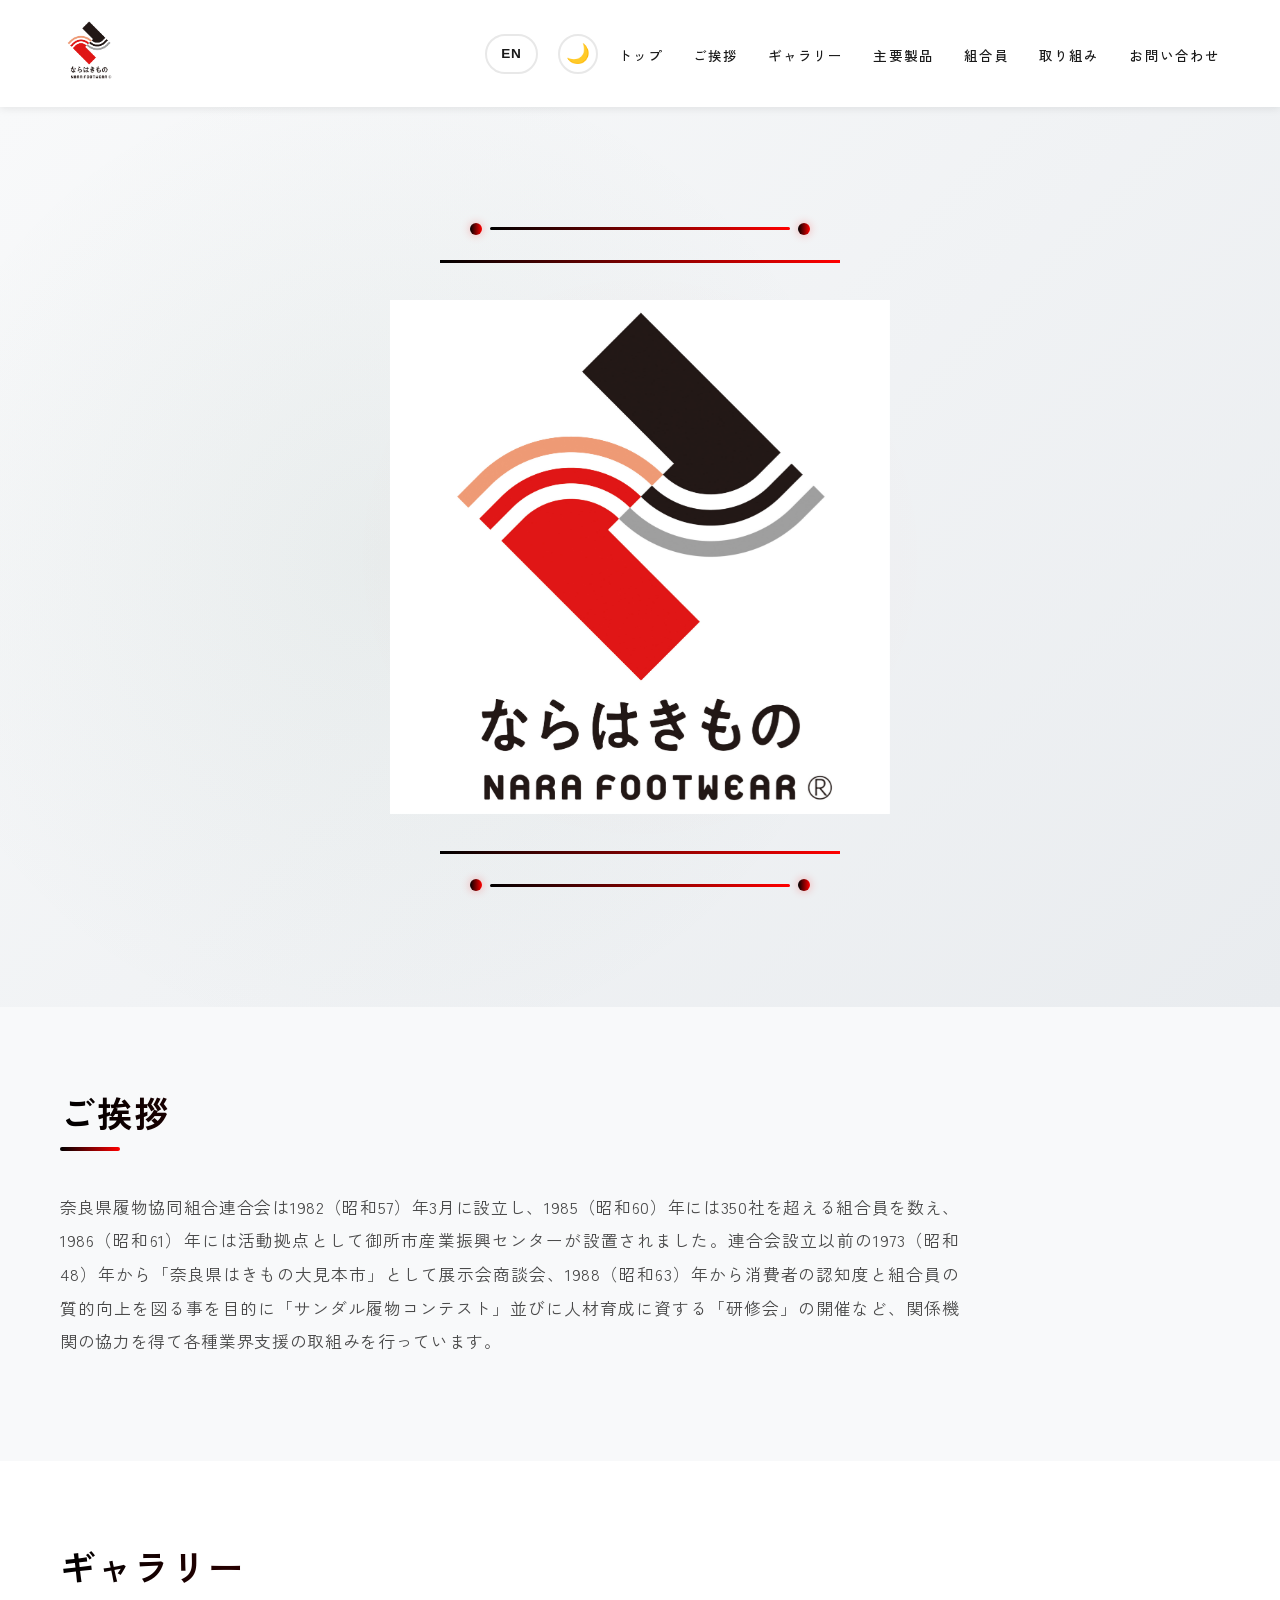
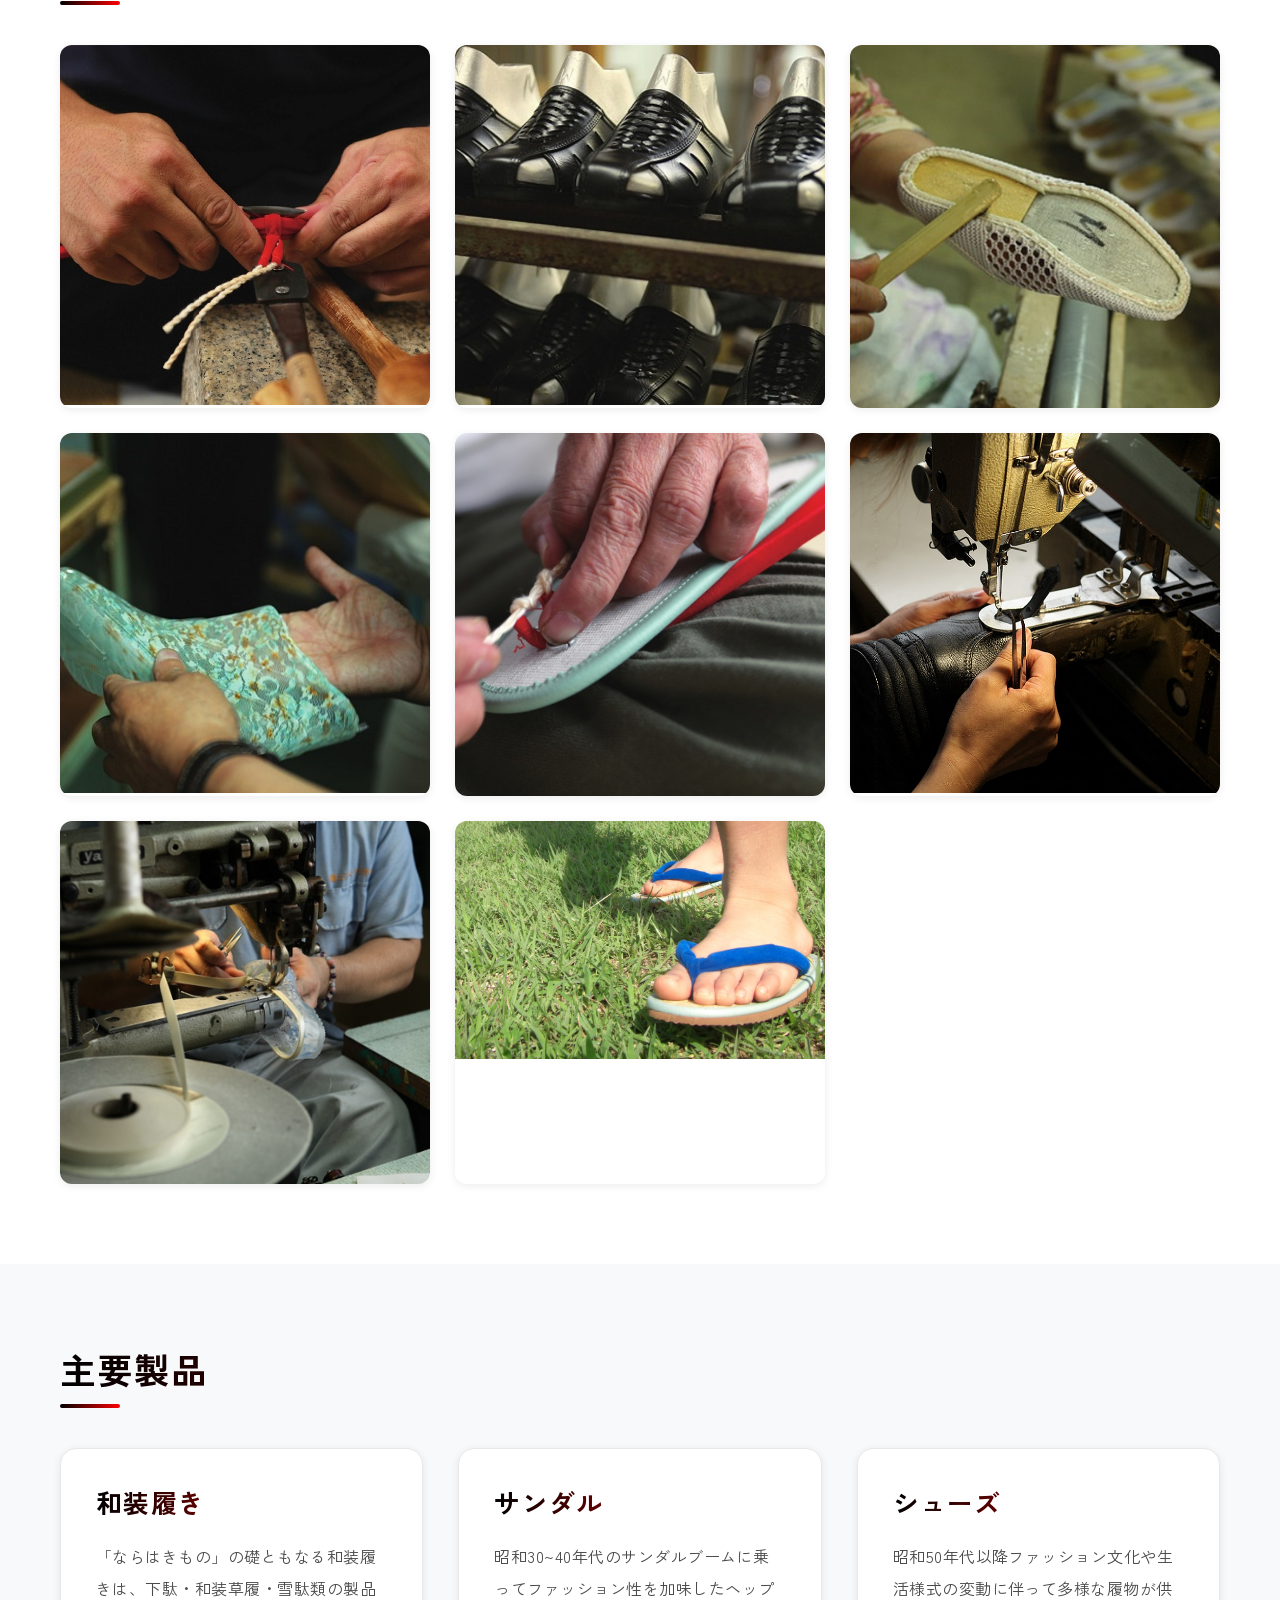
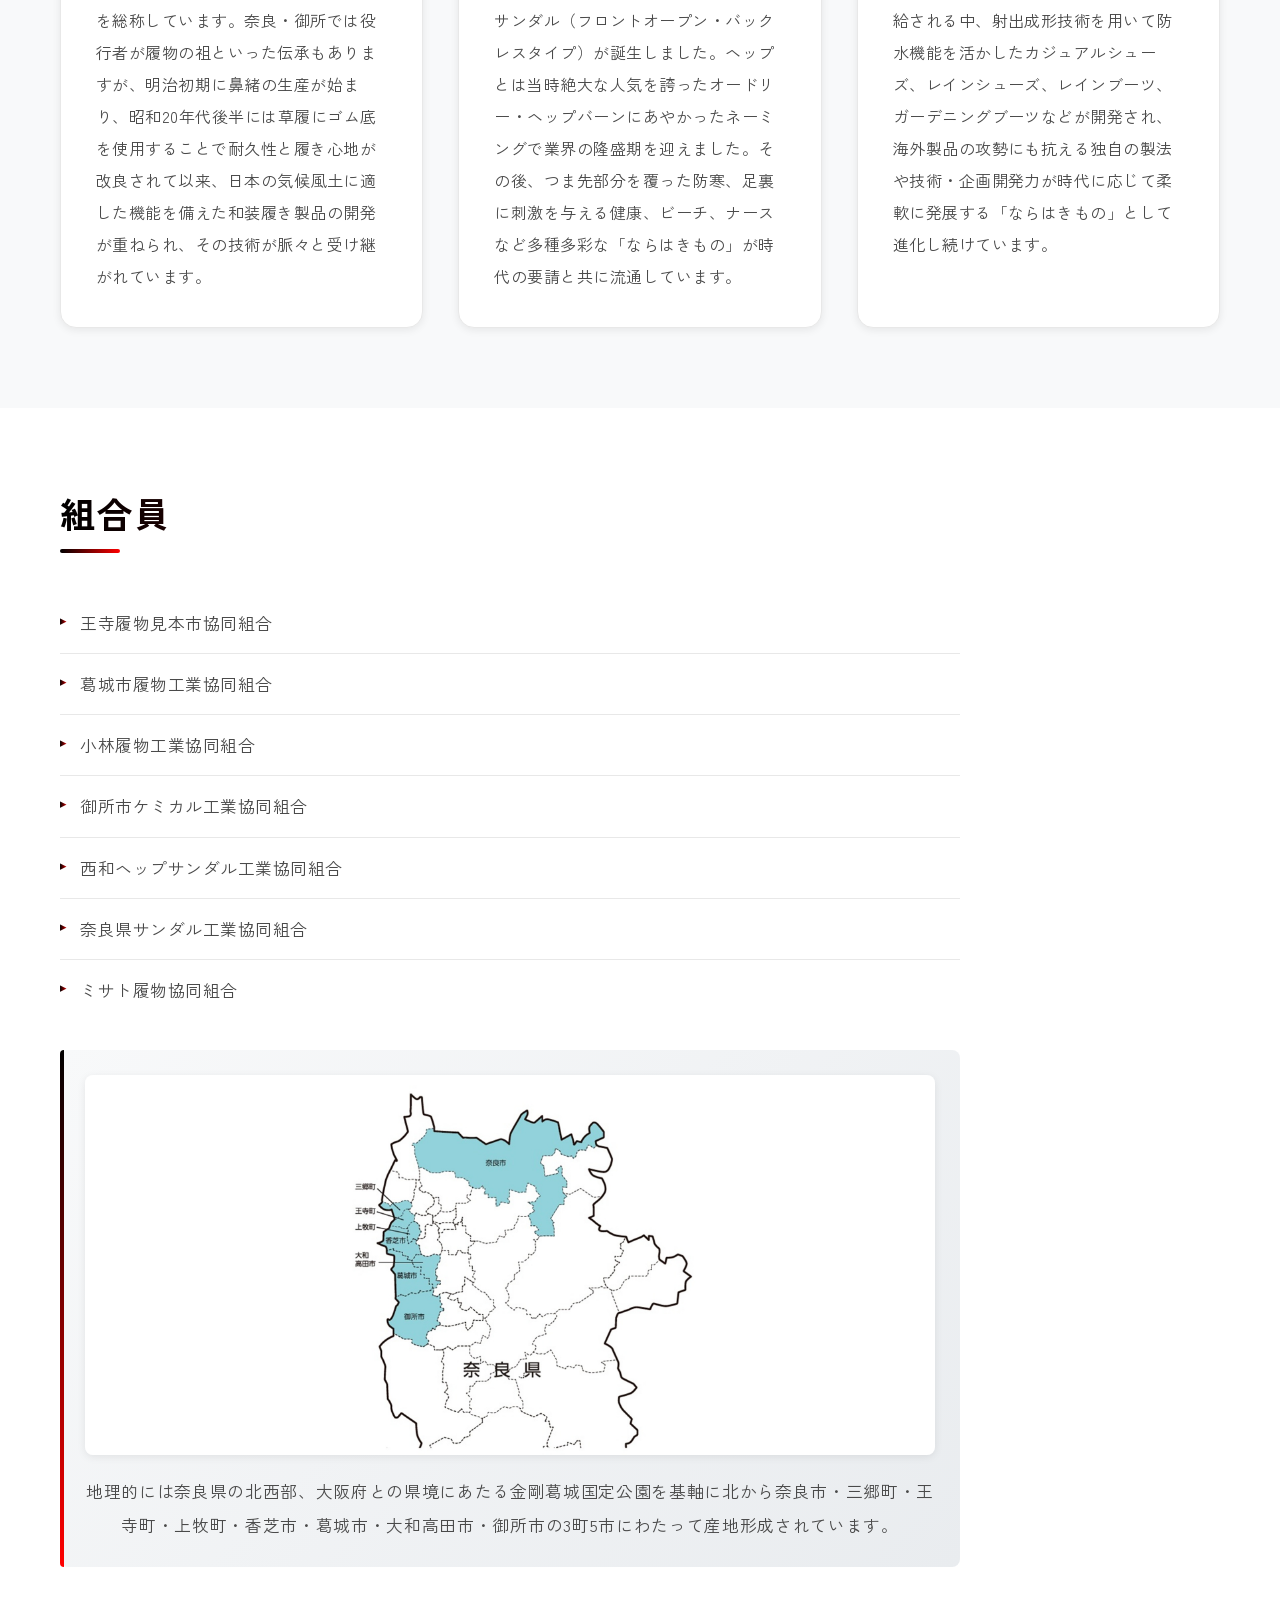
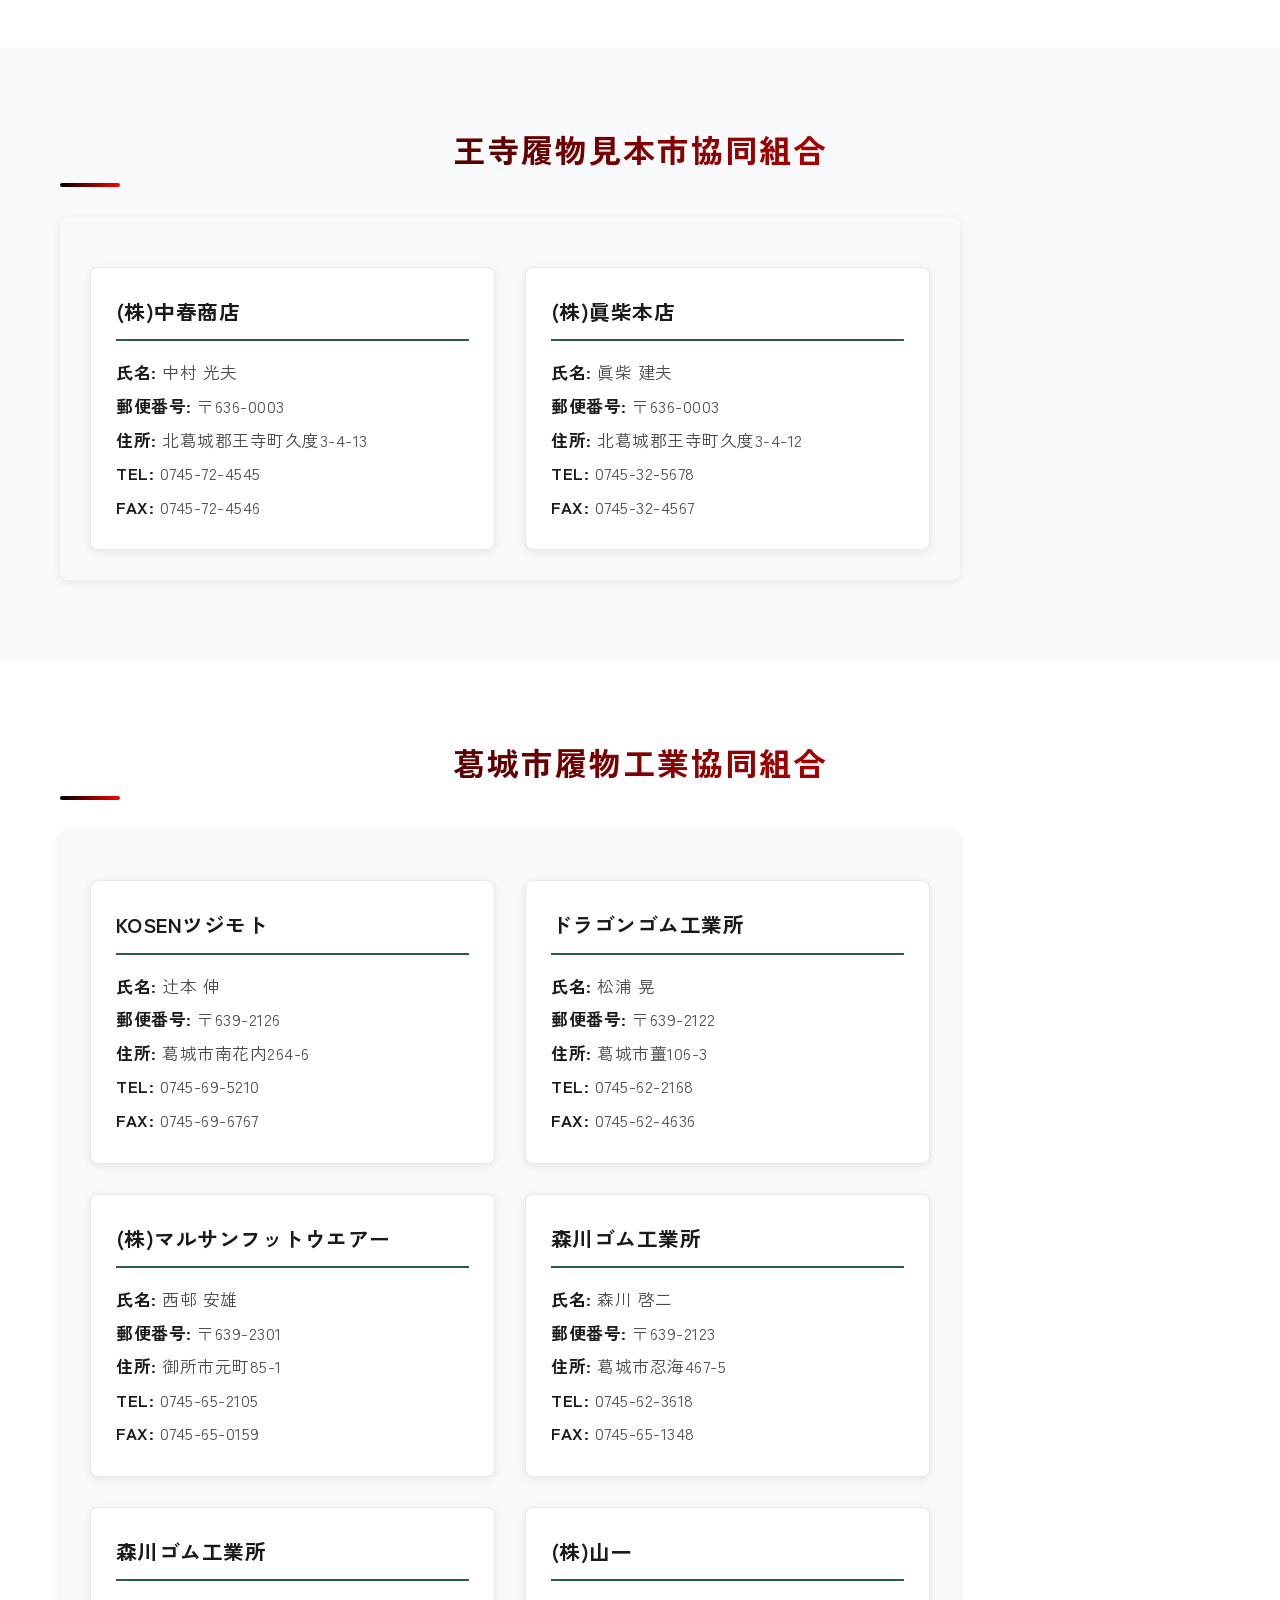
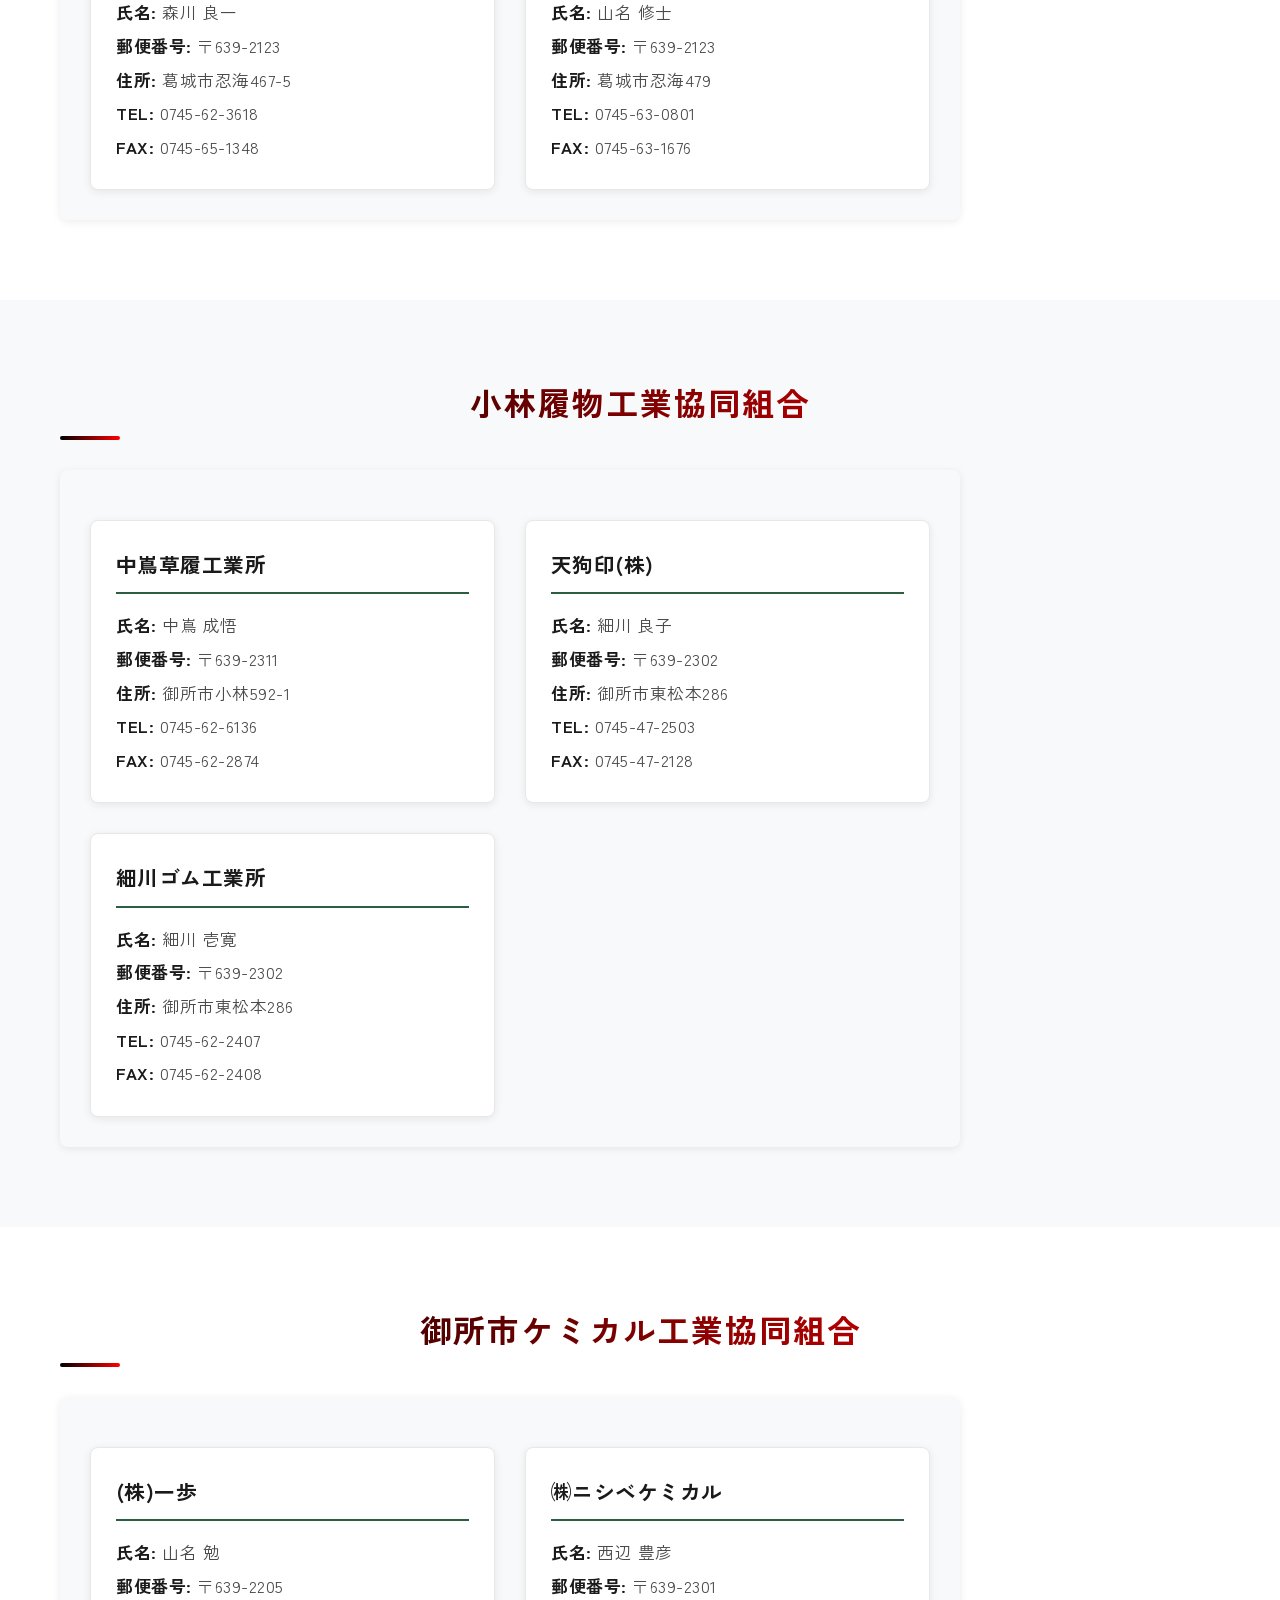
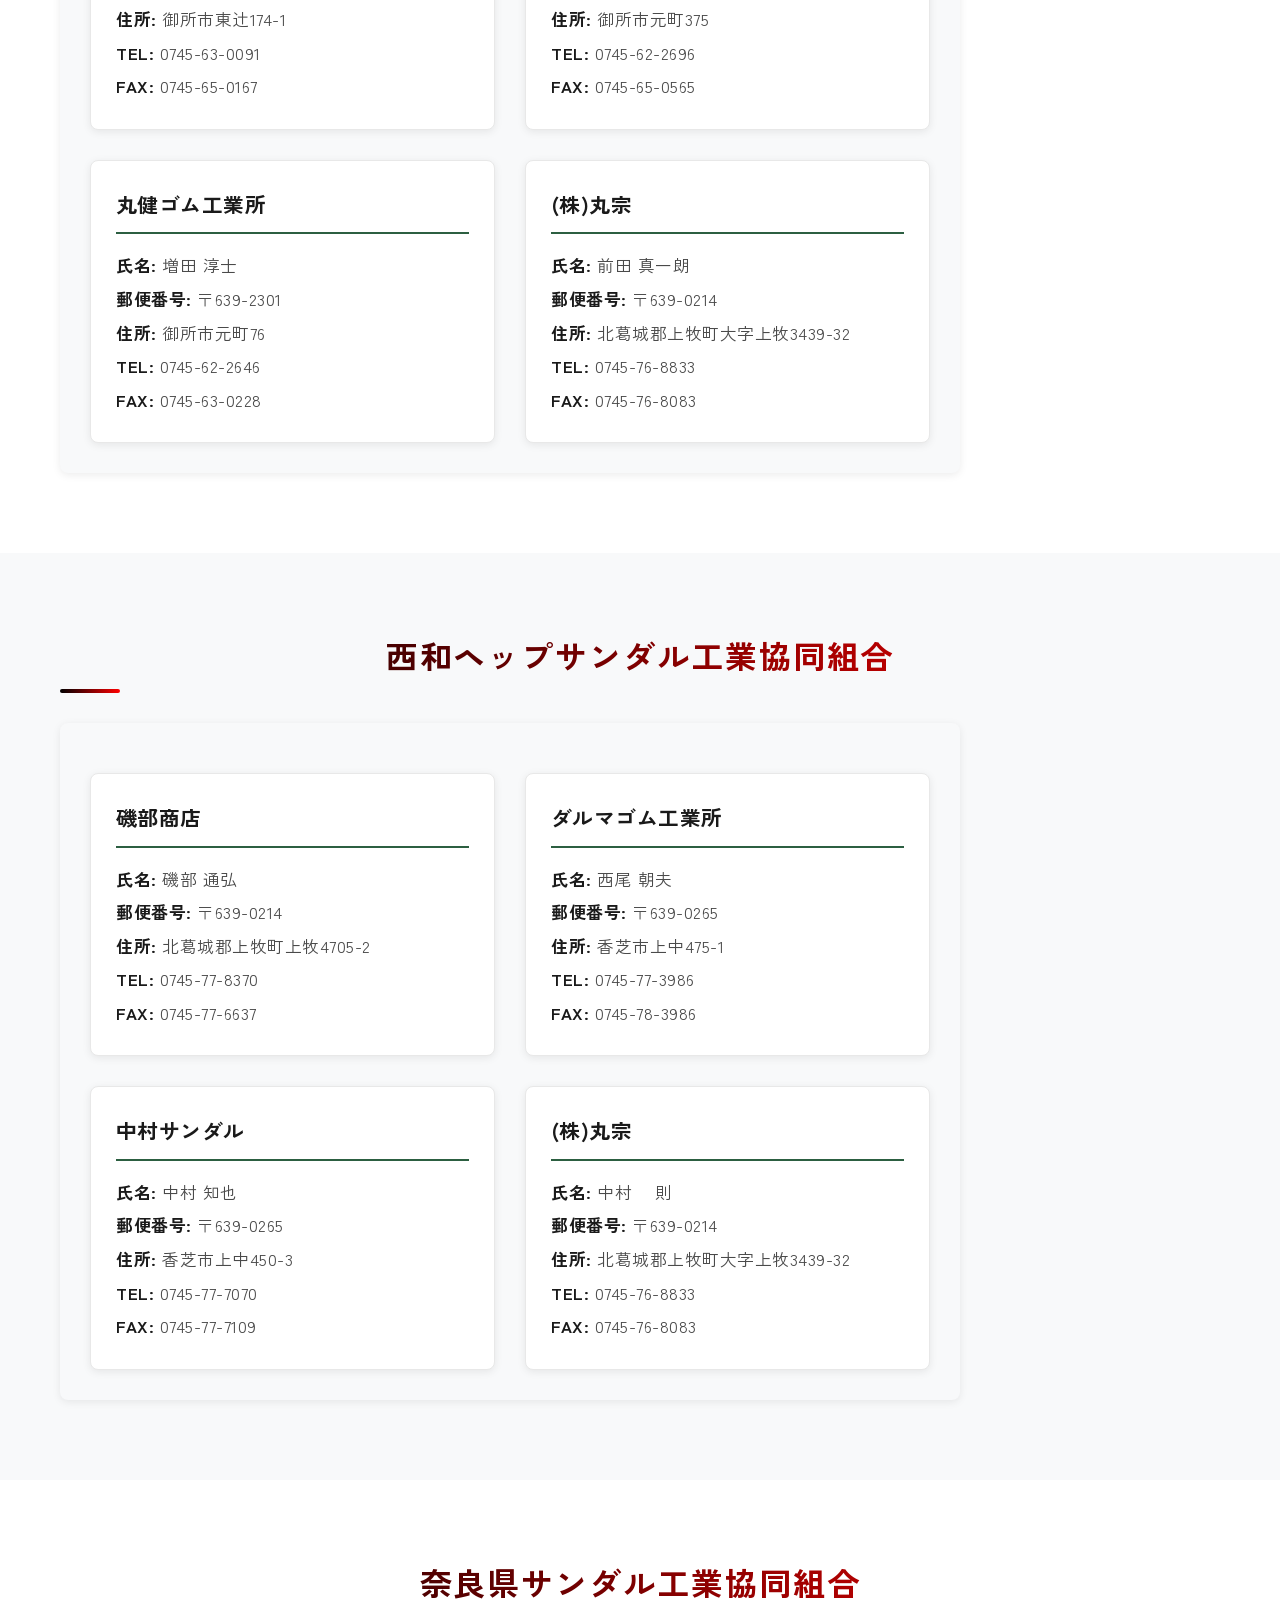
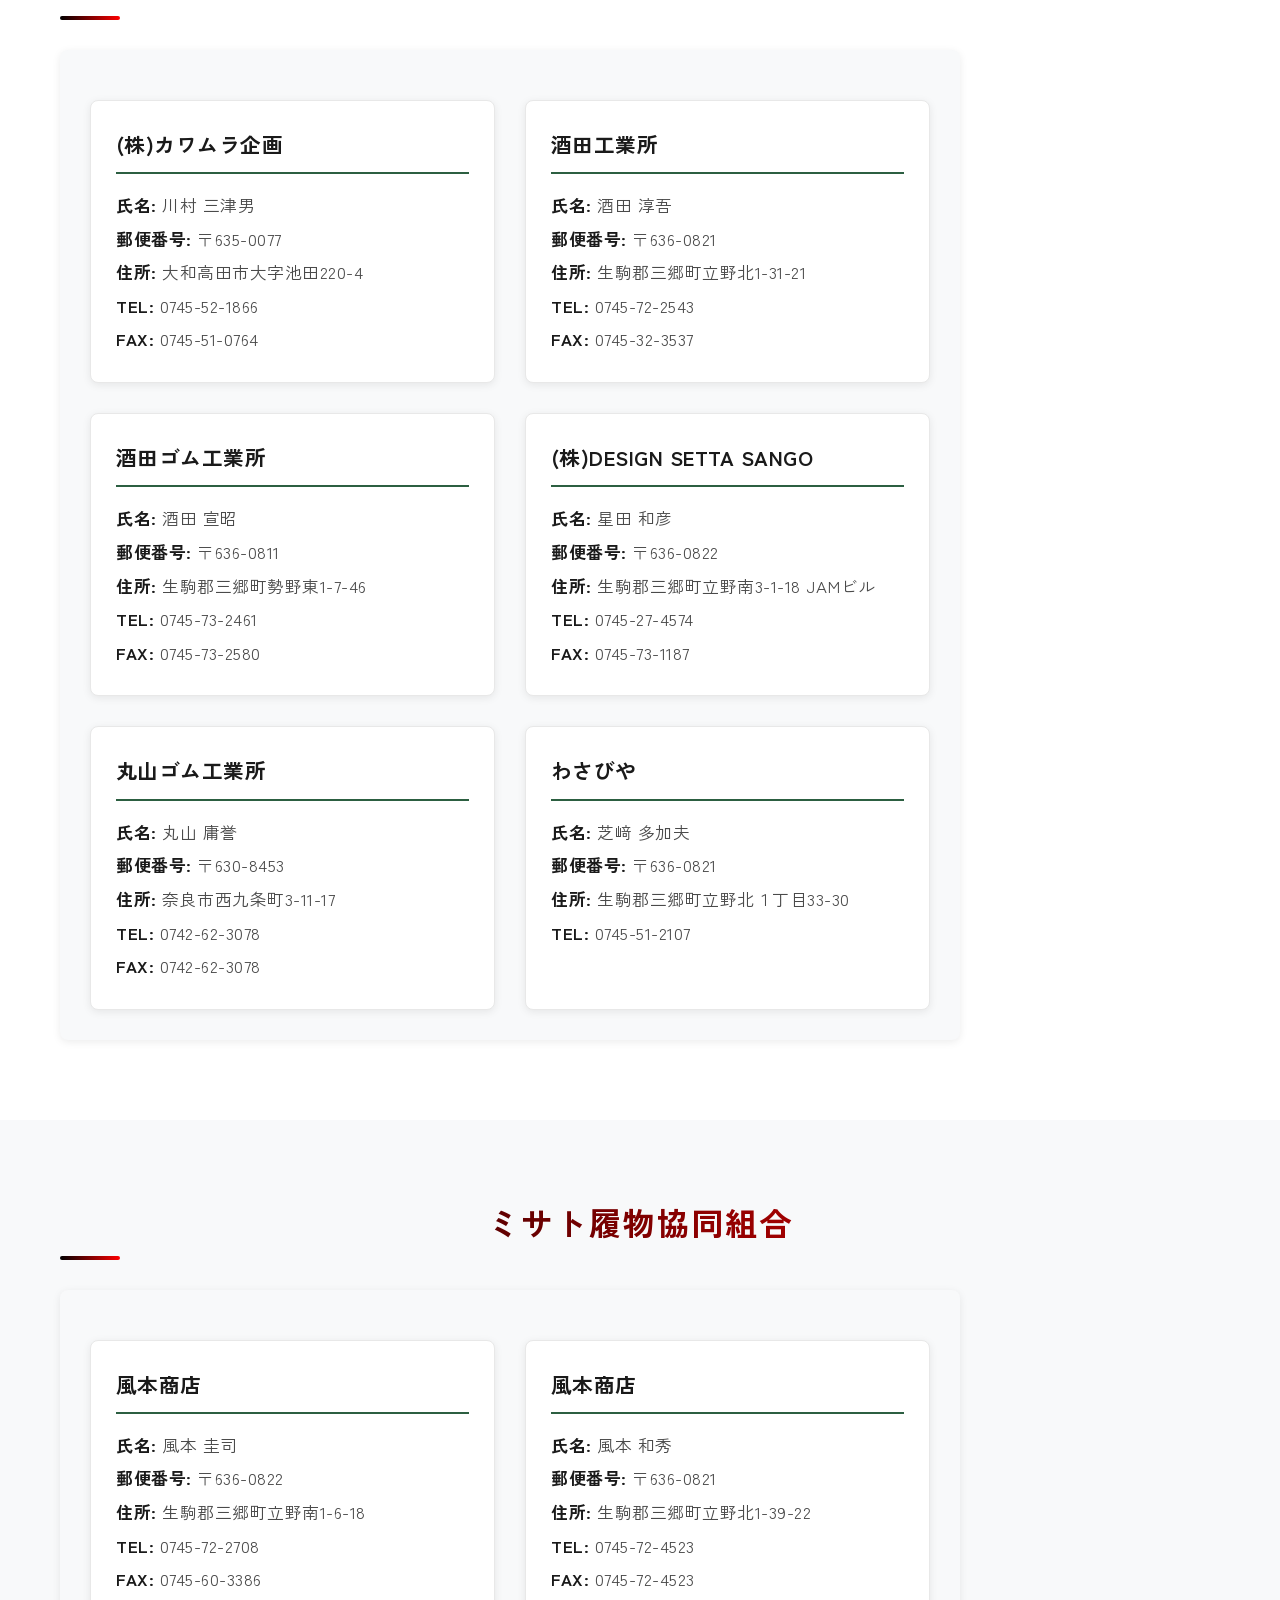
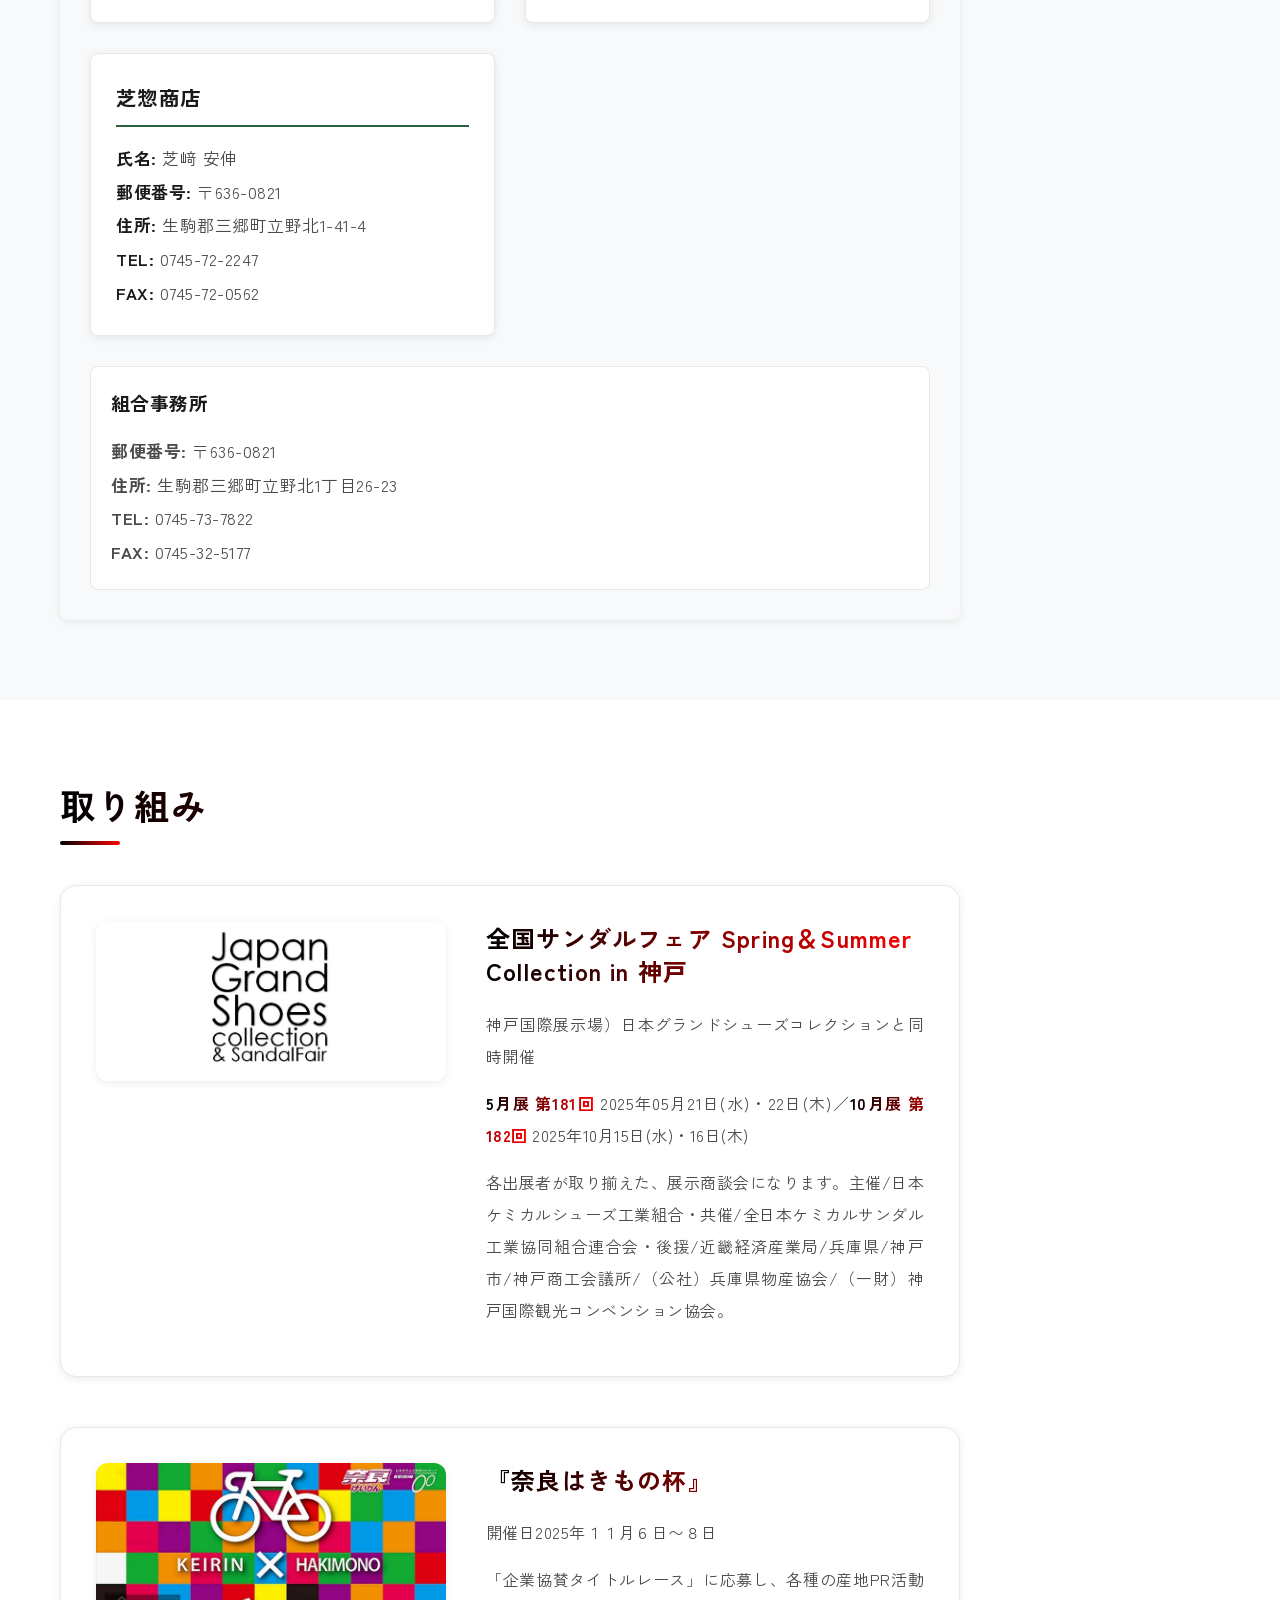
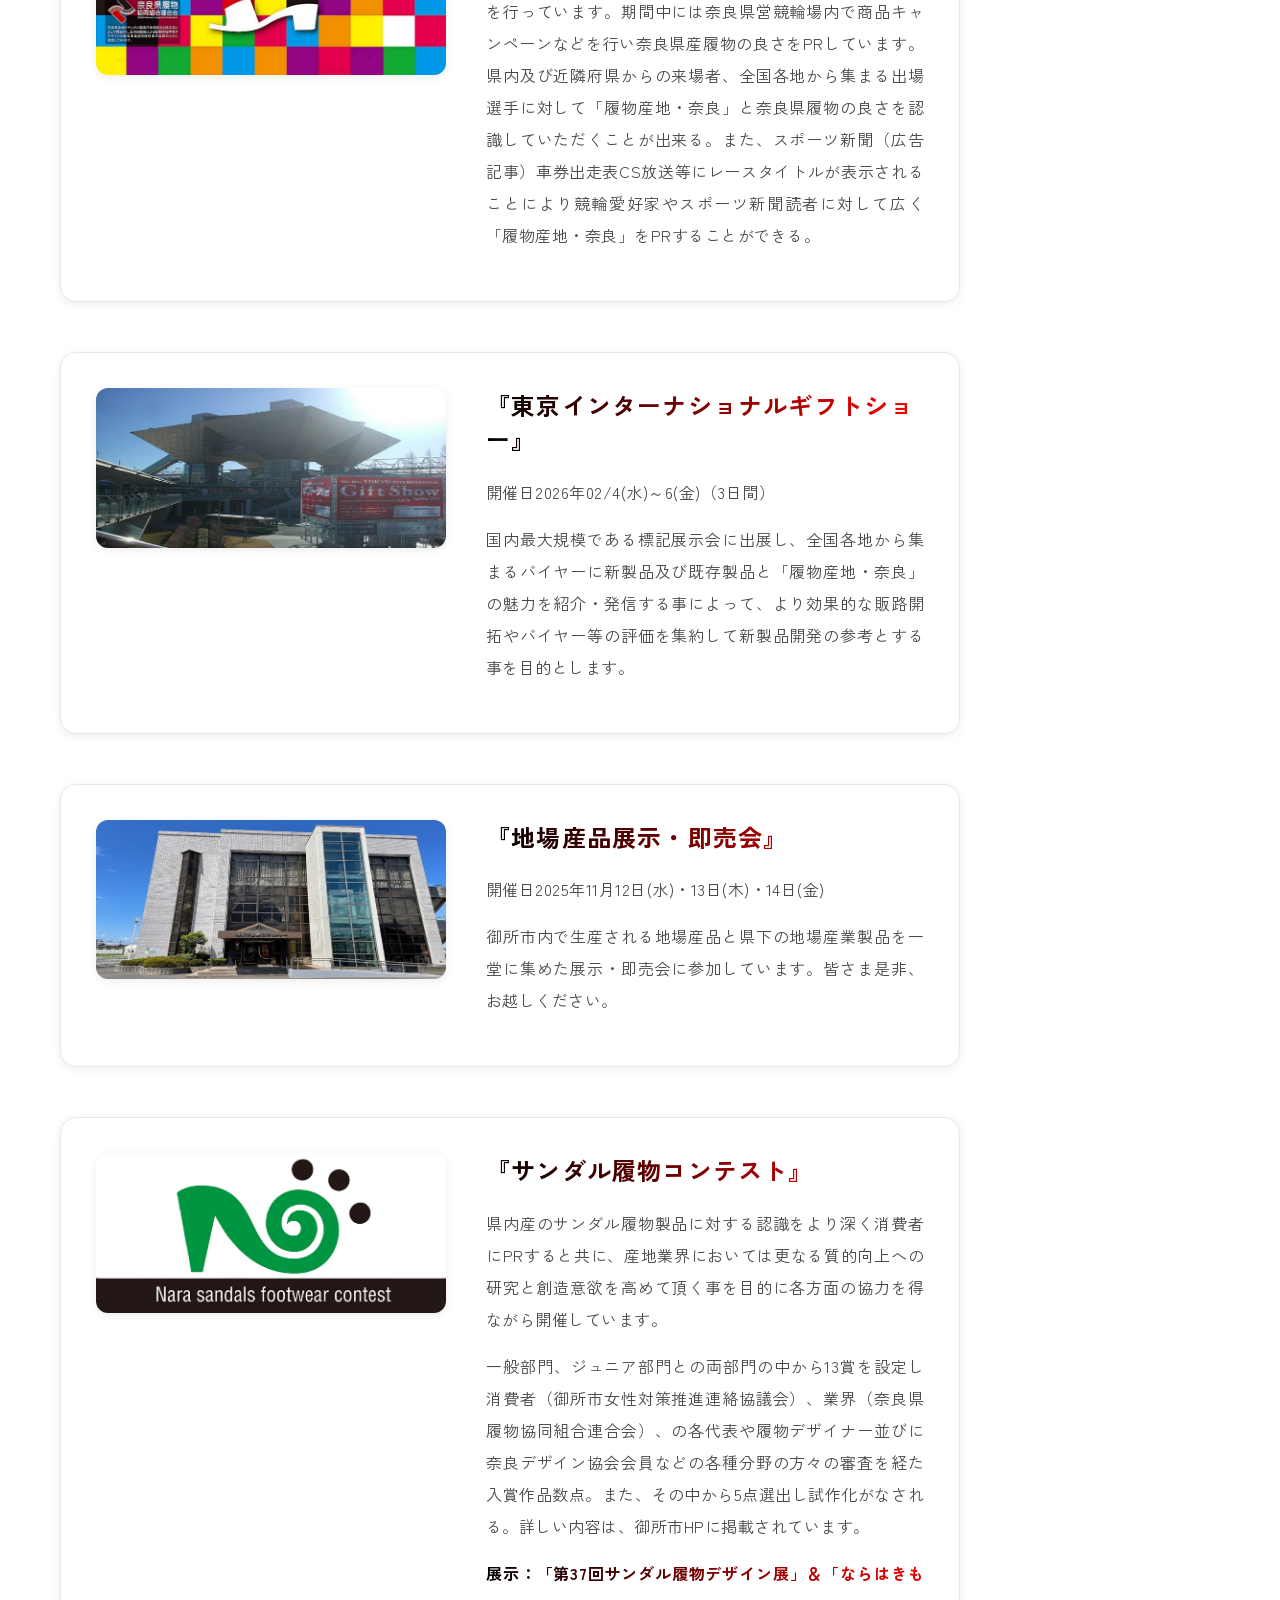
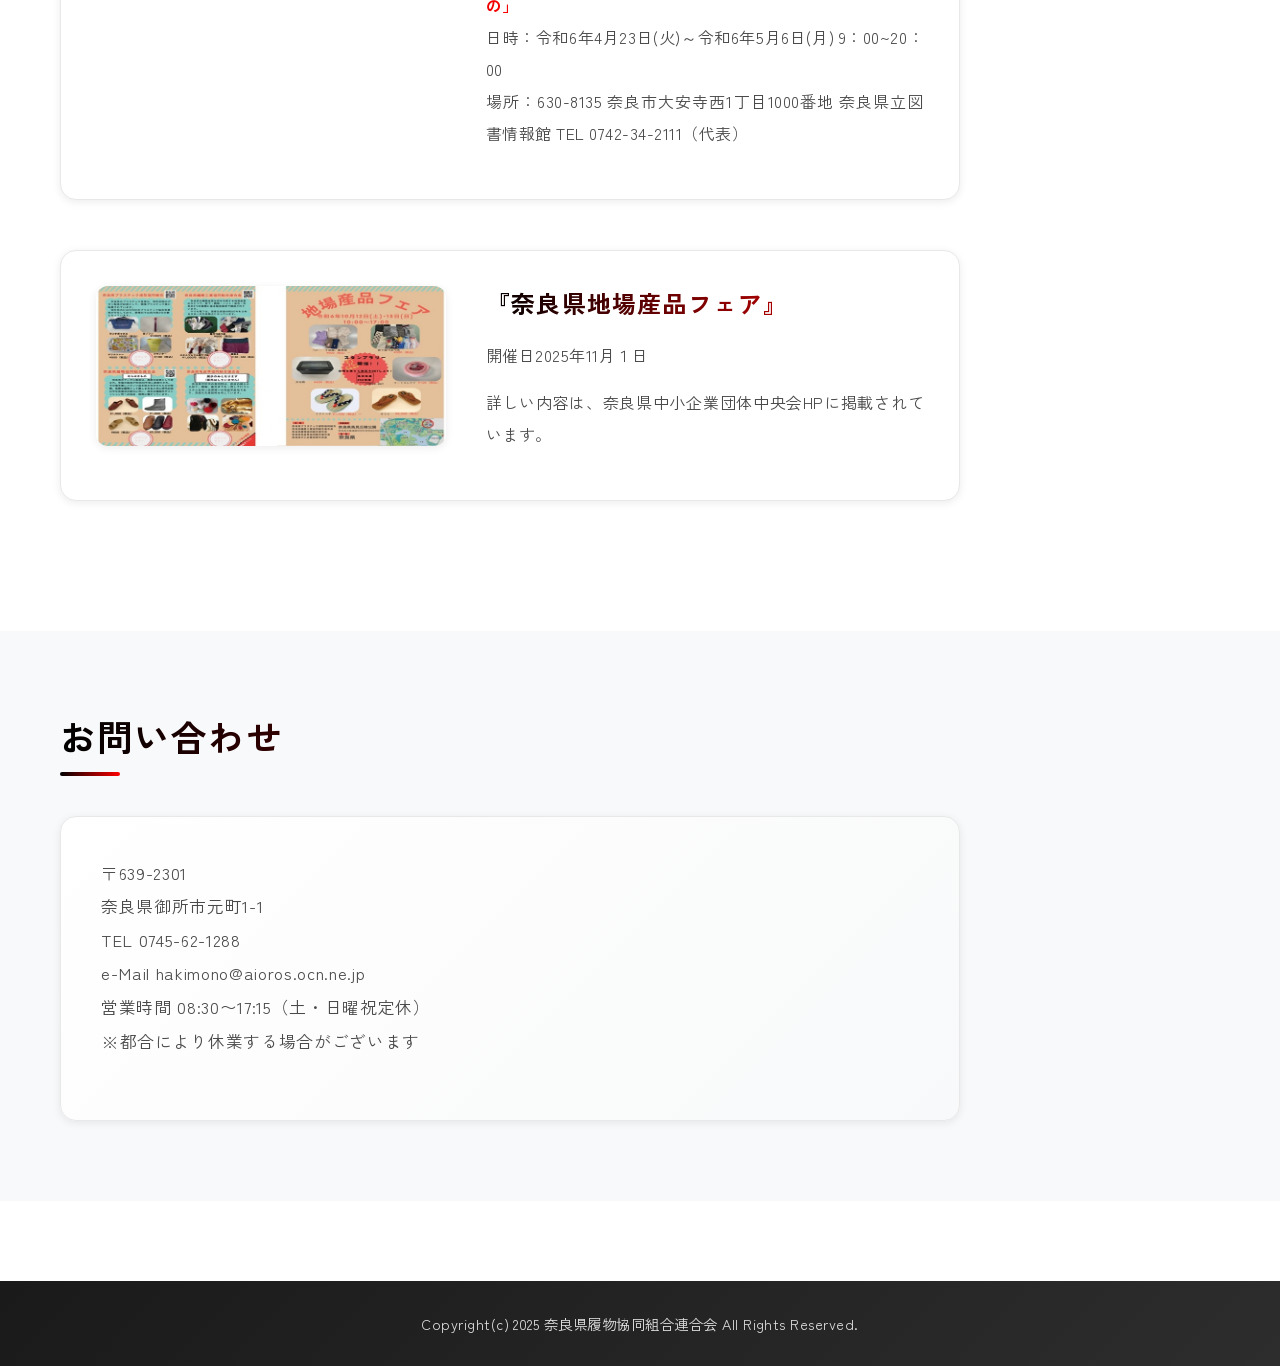
==== commit c90cb5e7: "セクション見出しを日本語化（言語切り替え対応） MESSAGE→ご挨拶 / GALLERY→ギャラリー / KEYPRODUCT→主要製品 / LINK/組合員→組合員 / EFFORTS BUSIN" ====
--- a/index.html
+++ b/index.html
@@ -38,7 +38,7 @@
                     <li><a href="#keyproduct"><span lang="ja">主要製品</span><span lang="en">KEYPRODUCT</span></a></li>
                     <li><a href="#link"><span lang="ja">組合員</span><span lang="en">MEMBERS</span></a></li>
                     <li><a href="#efforts"><span lang="ja">取り組み</span><span lang="en">EFFORTS BUSINESS</span></a></li>
-                    <li><a href="#company"><span lang="ja">お問い合わせ</span><span lang="en">CONTACT</span></a></li>
+                    <li><a href="#contact"><span lang="ja">お問い合わせ</span><span lang="en">CONTACT</span></a></li>
                 </ul>
                 <button class="menu-toggle" aria-label="メニュー">
                     <span></span>
@@ -68,7 +68,7 @@
 
         <section id="message" class="section">
             <div class="container">
-                <h2>MESSAGE</h2>
+                <h2><span lang="ja">ご挨拶</span><span lang="en">MESSAGE</span></h2>
                 <div class="content">
                     <p lang="ja">奈良県履物協同組合連合会は1982（昭和57）年3月に設立し、1985（昭和60）年には350社を超える組合員を数え、1986（昭和61）年には活動拠点として御所市産業振興センターが設置されました。連合会設立以前の1973（昭和48）年から「奈良県はきもの大見本市」として展示会商談会、1988（昭和63）年から消費者の認知度と組合員の質的向上を図る事を目的に「サンダル履物コンテスト」並びに人材育成に資する「研修会」の開催など、関係機関の協力を得て各種業界支援の取組みを行っています。
                     </p>
@@ -80,7 +80,7 @@
 
         <section id="gallery" class="section">
             <div class="container">
-                <h2>GALLERY</h2>
+                <h2><span lang="ja">ギャラリー</span><span lang="en">GALLERY</span></h2>
                 <div class="gallery-grid">
                     <div class="gallery-item">
                         <img src="assets/images/photo01-00.jpg" alt="Gallery image 1">
@@ -112,7 +112,7 @@
 
         <section id="keyproduct" class="section">
             <div class="container">
-                <h2>KEYPRODUCT</h2>
+                <h2><span lang="ja">主要製品</span><span lang="en">KEYPRODUCT</span></h2>
                 <div class="product-grid">
                     <div class="product-item">
                         <h3 lang="ja">和装履き</h3>
@@ -144,7 +144,7 @@
 
         <section id="link" class="section">
             <div class="container">
-                <h2><span lang="ja">LINK/組合員</span><span lang="en">LINK/MEMBERS</span></h2>
+                <h2><span lang="ja">組合員</span><span lang="en">MEMBERS</span></h2>
                 <div class="content">
                     <ul class="member-list">
                         <li><a href="#member-oji"><span lang="ja">王寺履物見本市協同組合</span><span lang="en">Oji Footwear Trade Fair Cooperative</span></a></li>
@@ -774,7 +774,7 @@
 
         <section id="efforts" class="section">
             <div class="container">
-                <h2>EFFORTS BUSINESS</h2>
+                <h2><span lang="ja">取り組み</span><span lang="en">EFFORTS BUSINESS</span></h2>
                 <div class="content">
                     <div class="event-item">
                         <div class="event-content">
@@ -889,11 +889,11 @@
             </div>
         </section>
 
-        <section id="company" class="section">
+        <section id="contact" class="section">
             <div class="container">
                 <h2><span lang="ja">お問い合わせ</span><span lang="en">CONTACT</span></h2>
                 <div class="content">
-                    <div class="company-info">
+                    <div class="contact-info">
                         <p lang="ja">〒639-2301<br>
                             奈良県御所市元町1-1<br>
                             TEL 0745-62-1288<br>
--- a/assets/css/style.css
+++ b/assets/css/style.css
@@ -893,7 +893,7 @@
 }
 
 /* 会社情報 */
-.company-info {
+.contact-info {
     background: linear-gradient(135deg, var(--bg-white) 0%, var(--bg-light) 100%);
     padding: 40px;
     border-radius: 16px;
@@ -906,7 +906,7 @@
     transition: background 0.3s ease;
 }
 
-.company-info a {
+.contact-info a {
     background: var(--gradient-text);
     -webkit-background-clip: text;
     -webkit-text-fill-color: transparent;
@@ -916,7 +916,7 @@
     transition: opacity 0.3s ease;
 }
 
-.company-info a:hover {
+.contact-info a:hover {
     opacity: 0.8;
     text-decoration: underline;
 }
@@ -1076,7 +1076,7 @@
 
     .product-item,
     .event-item,
-    .company-info {
+    .contact-info {
         padding: 20px;
     }
 
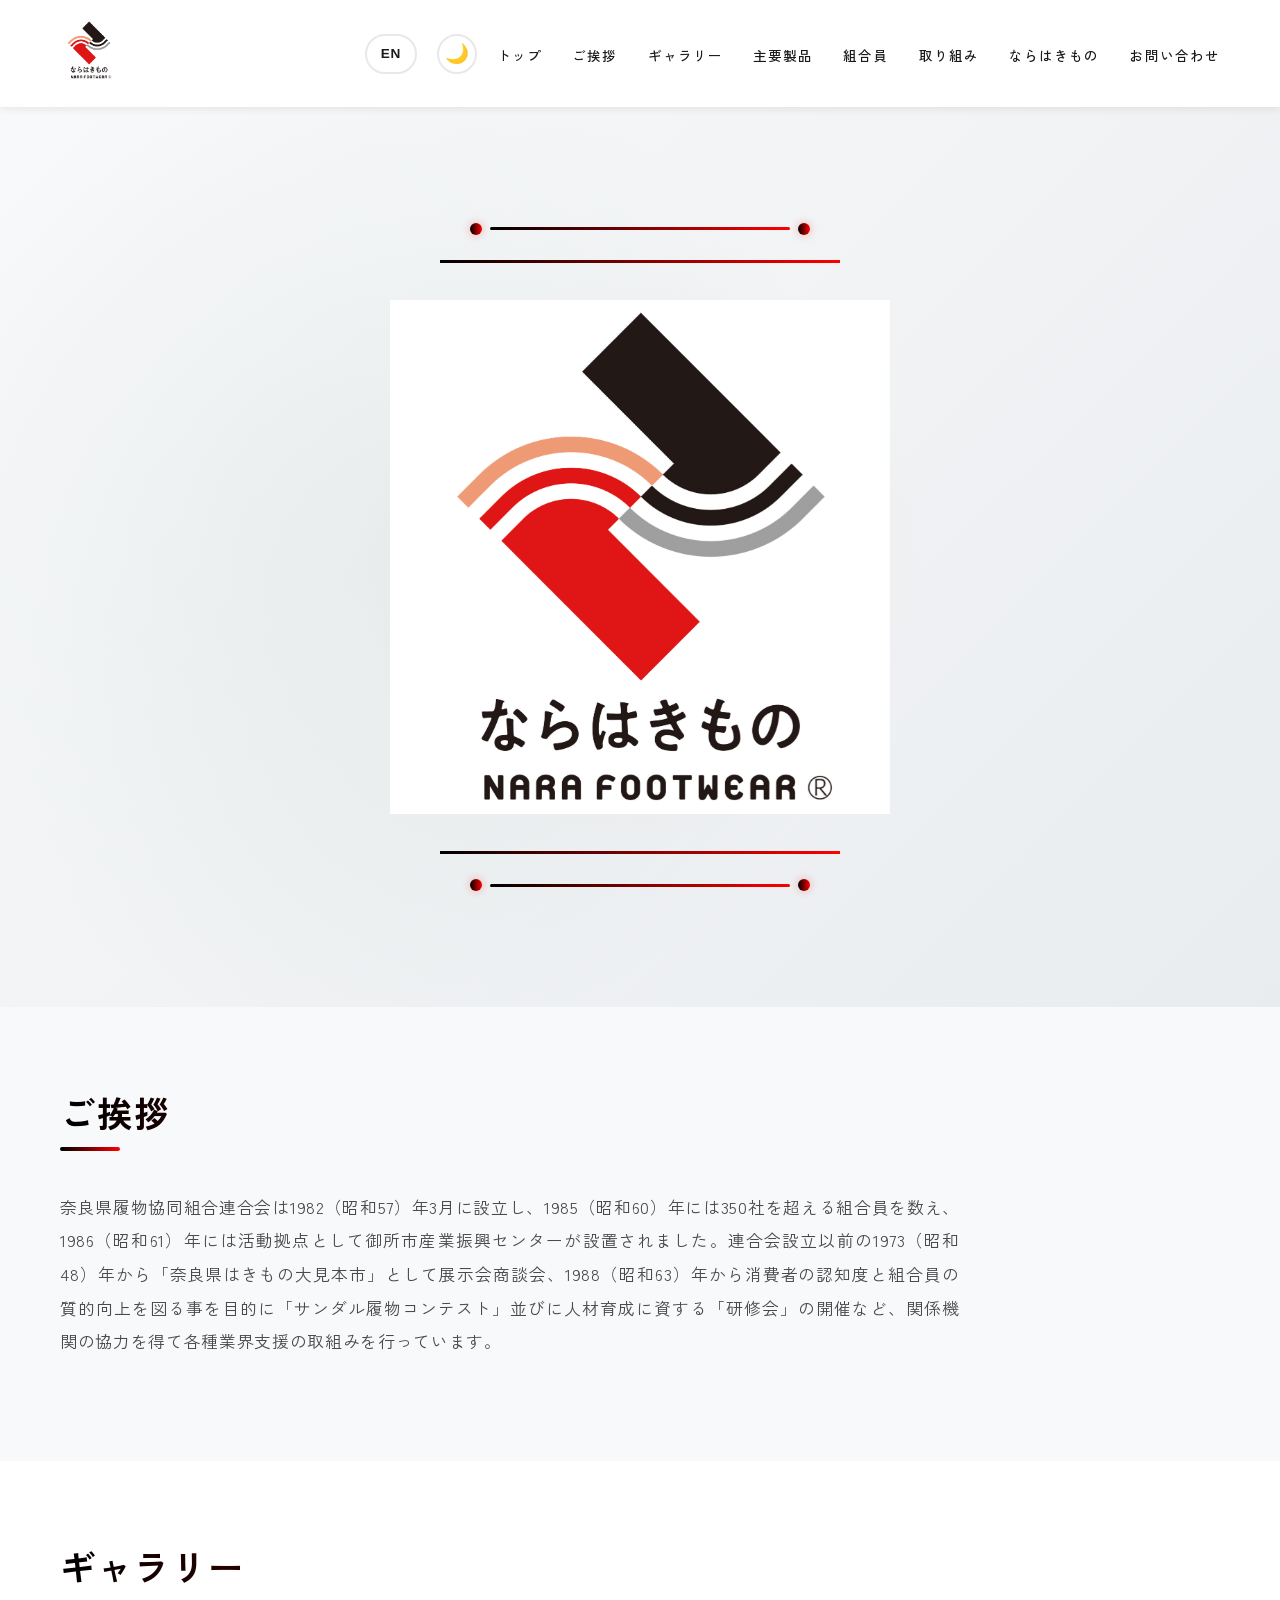
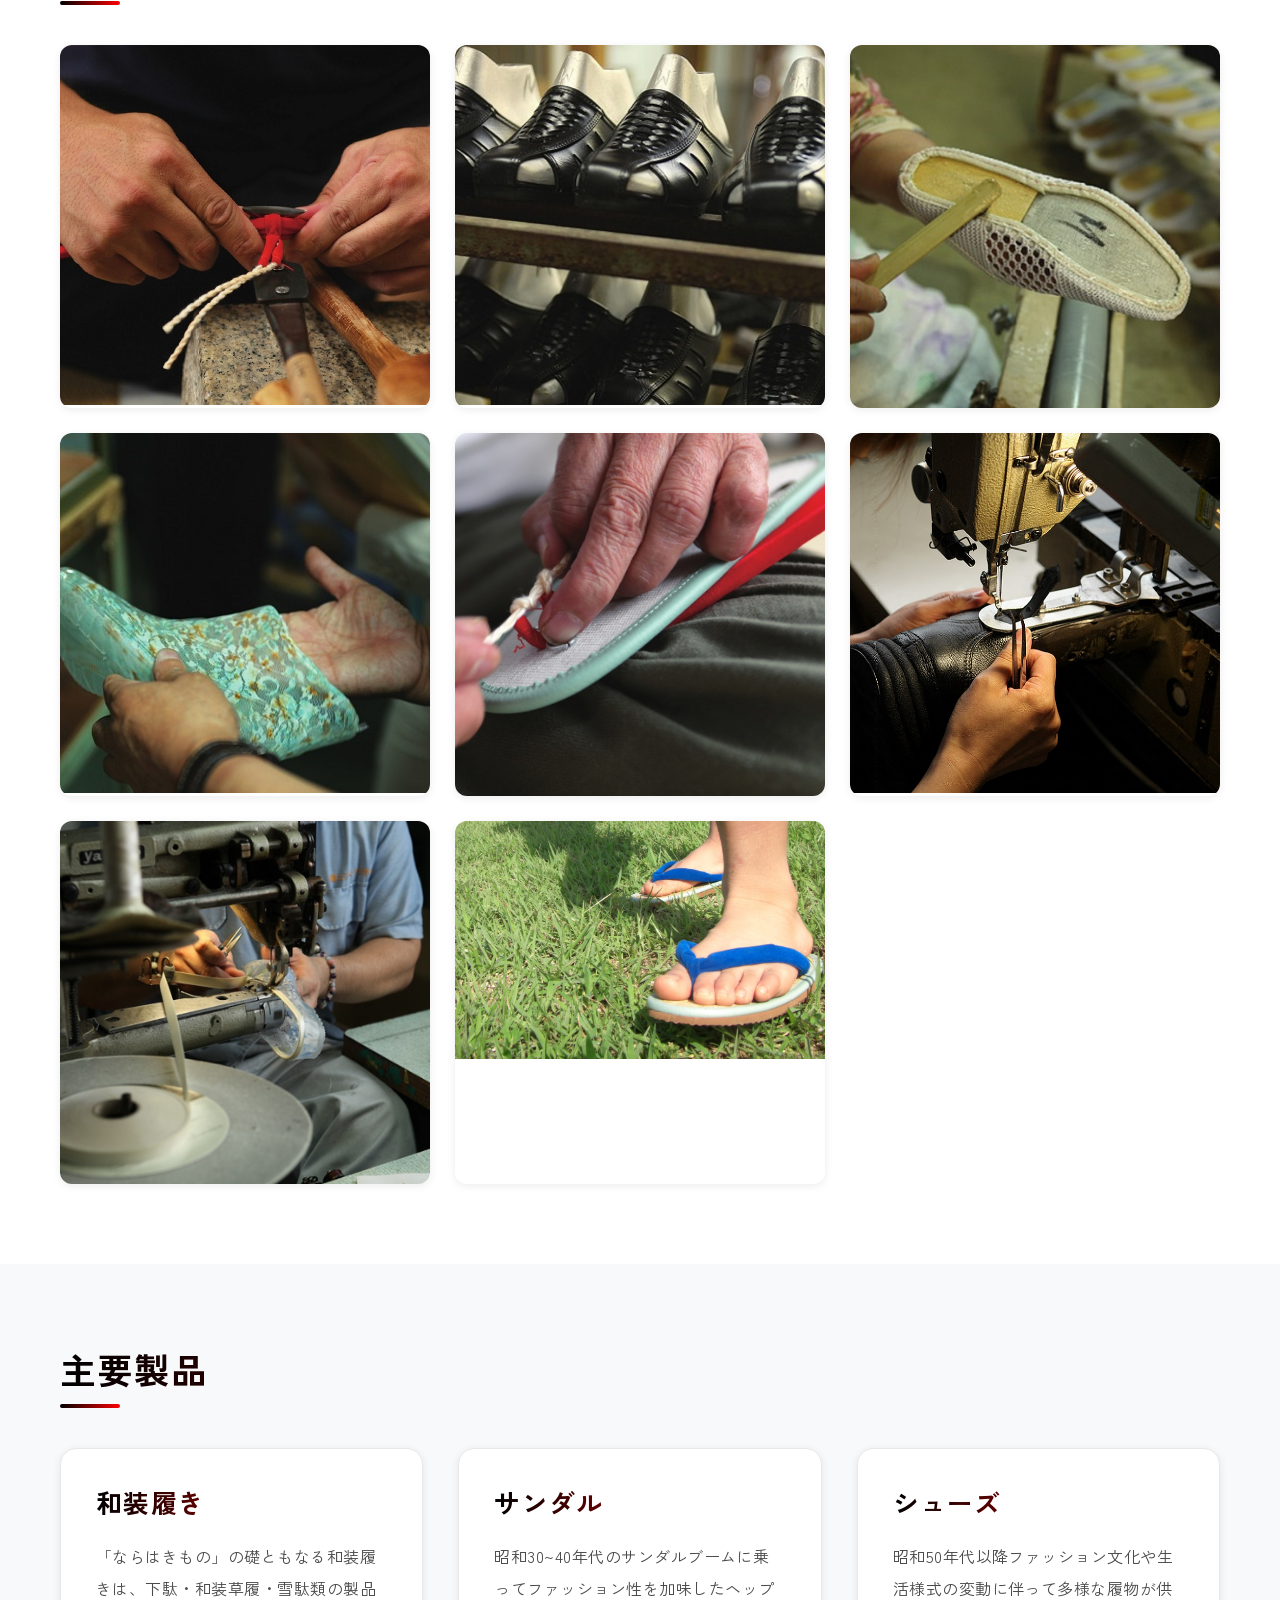
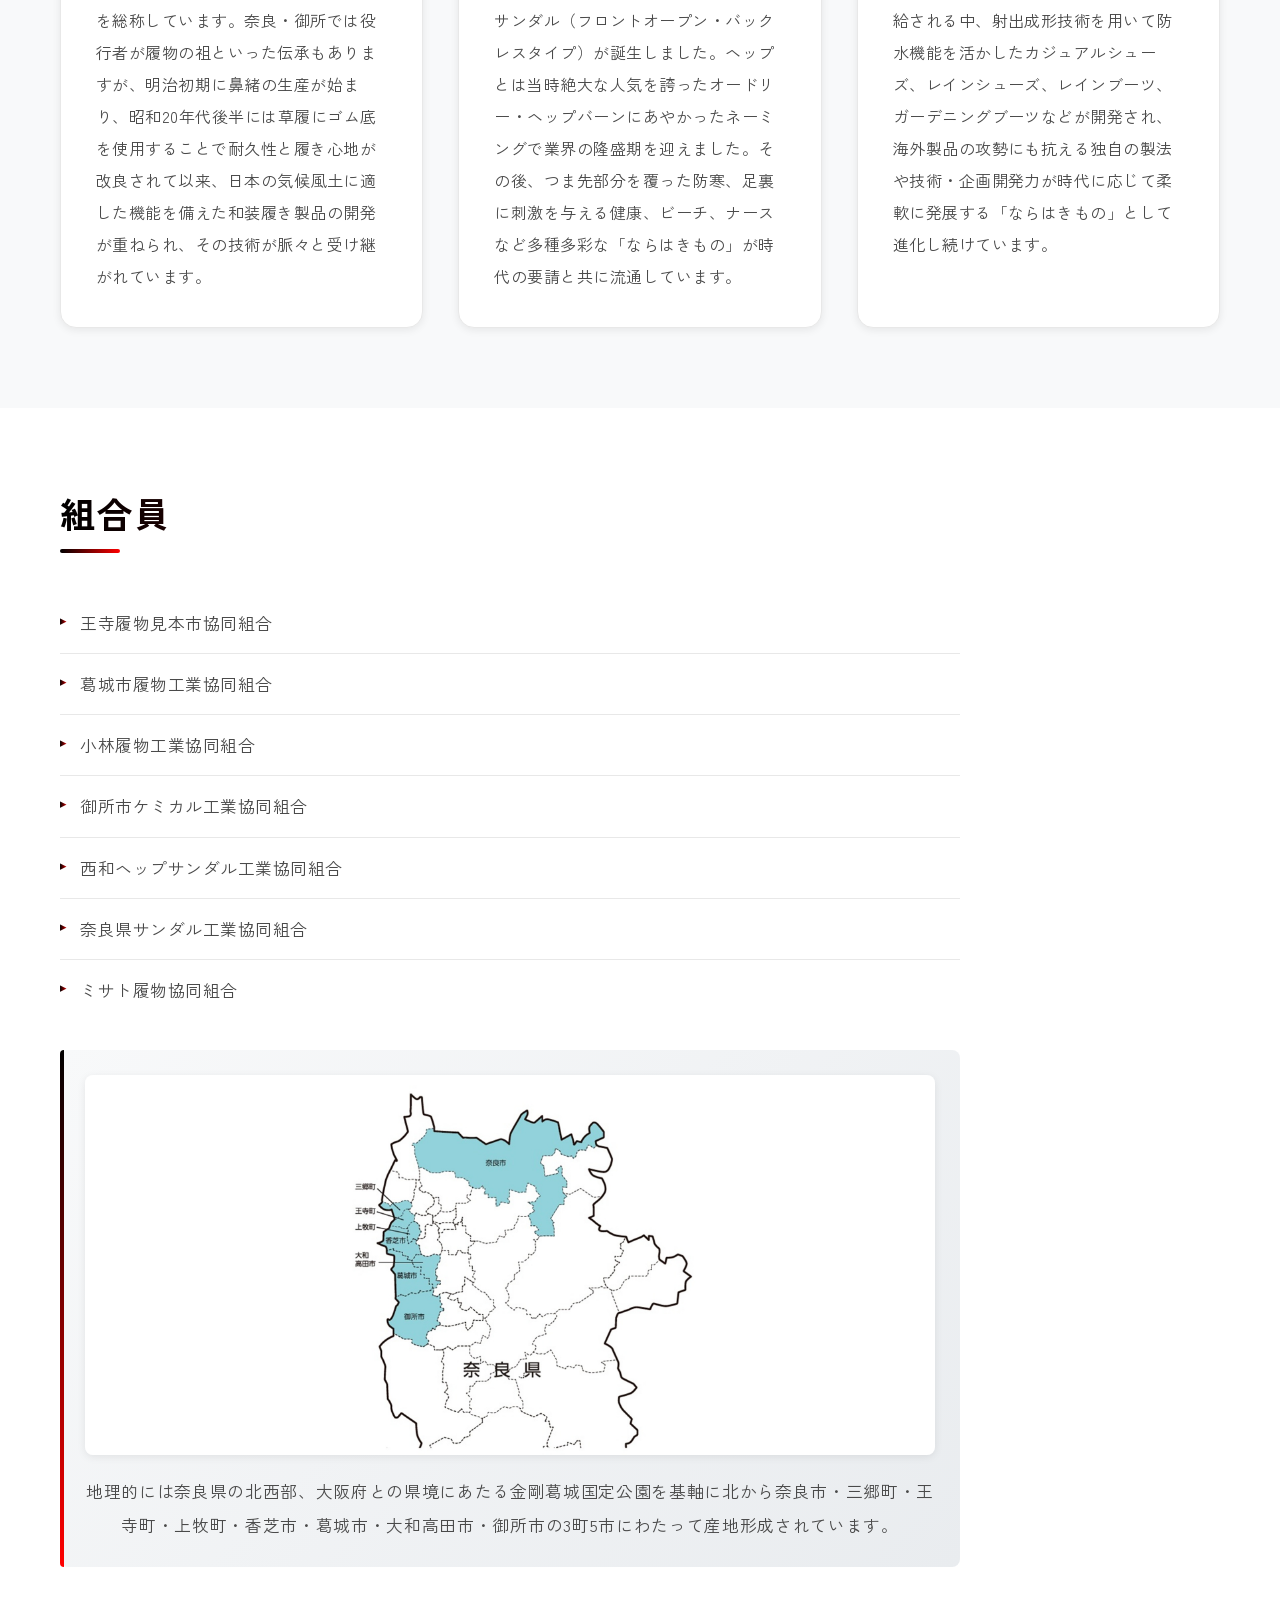
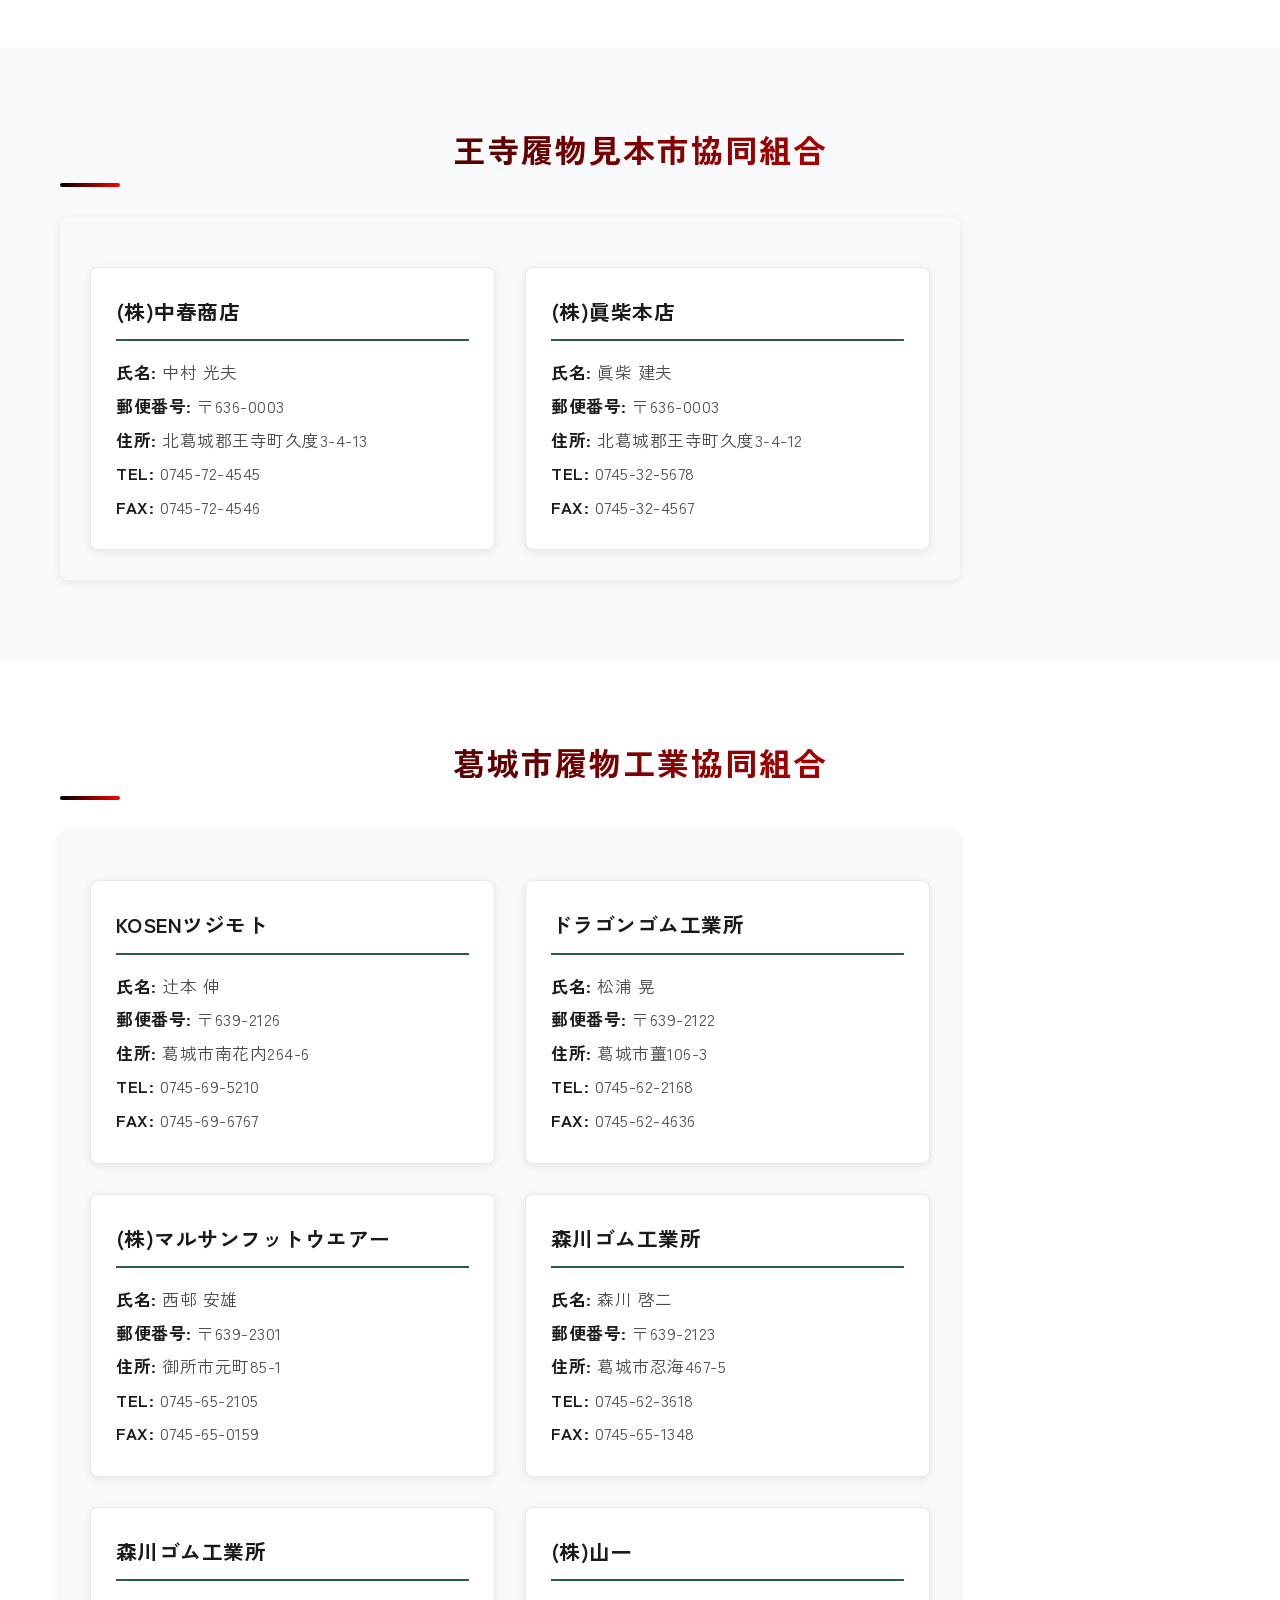
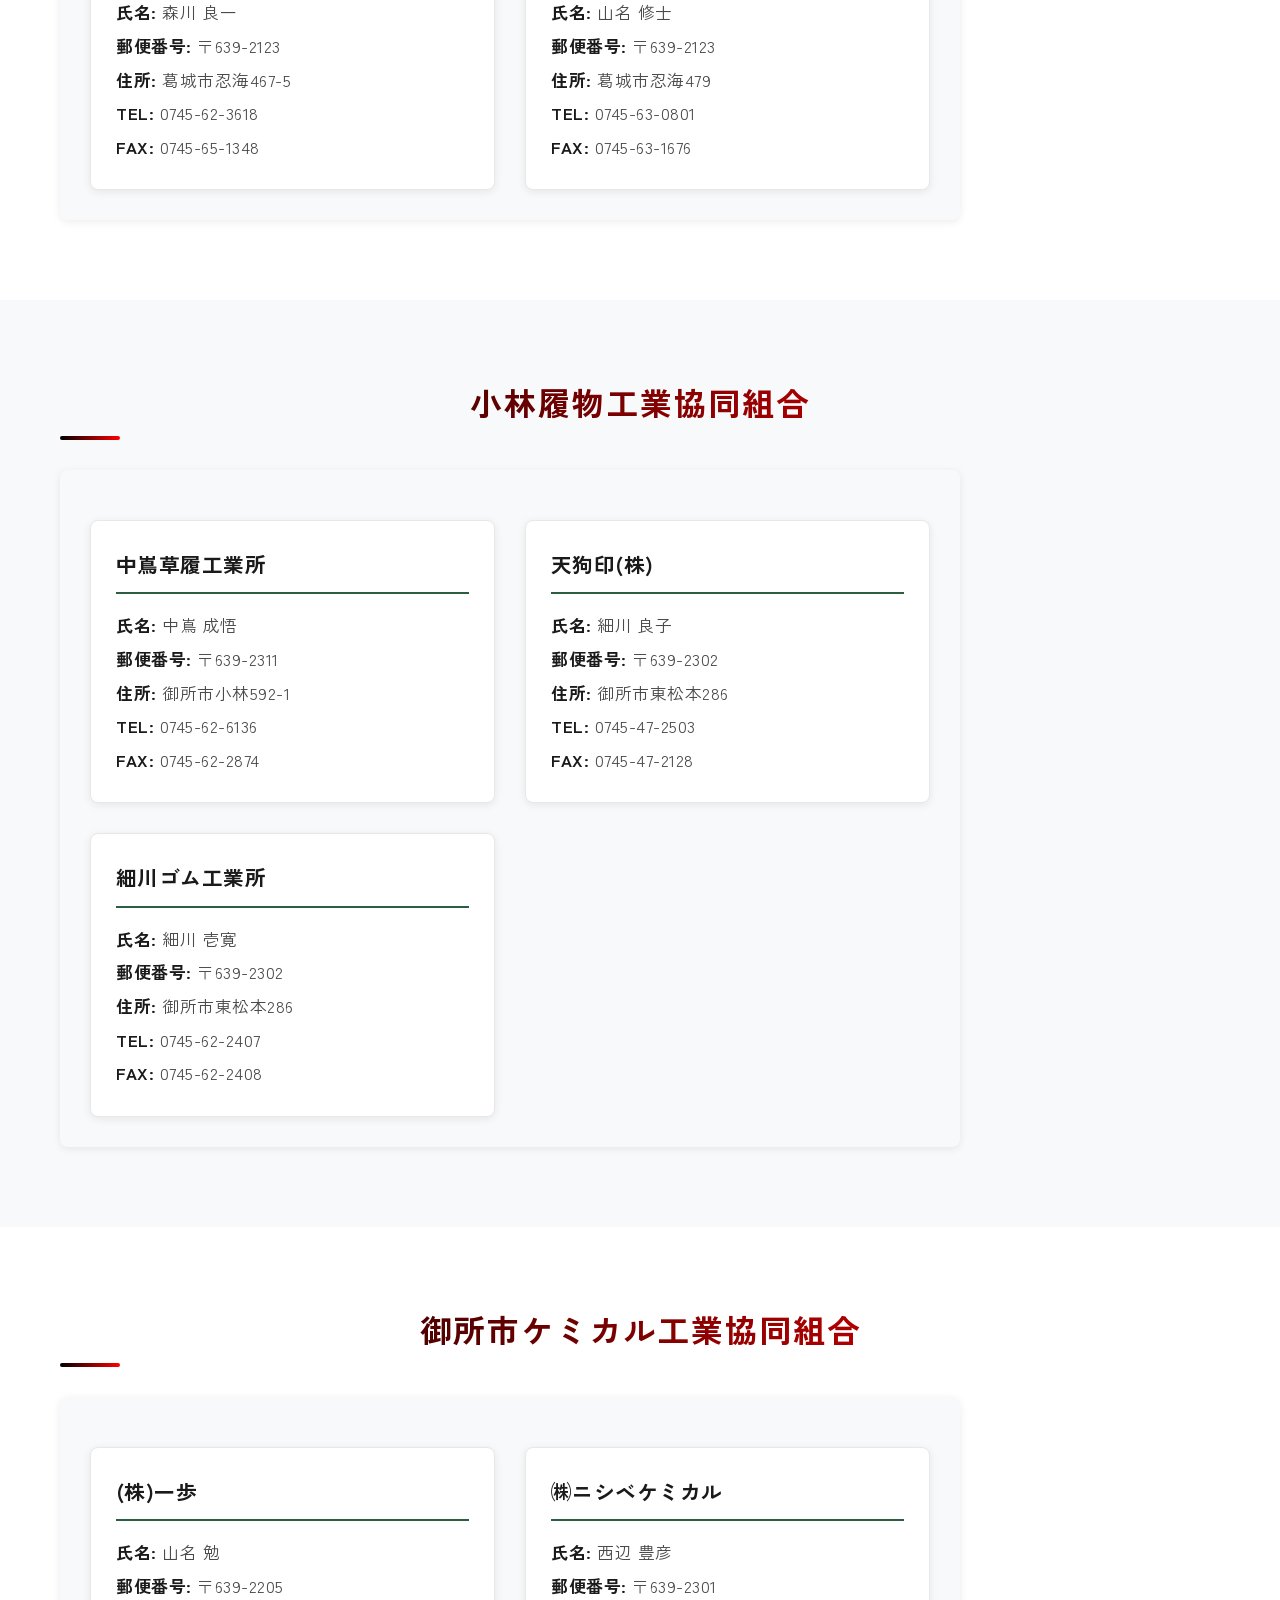
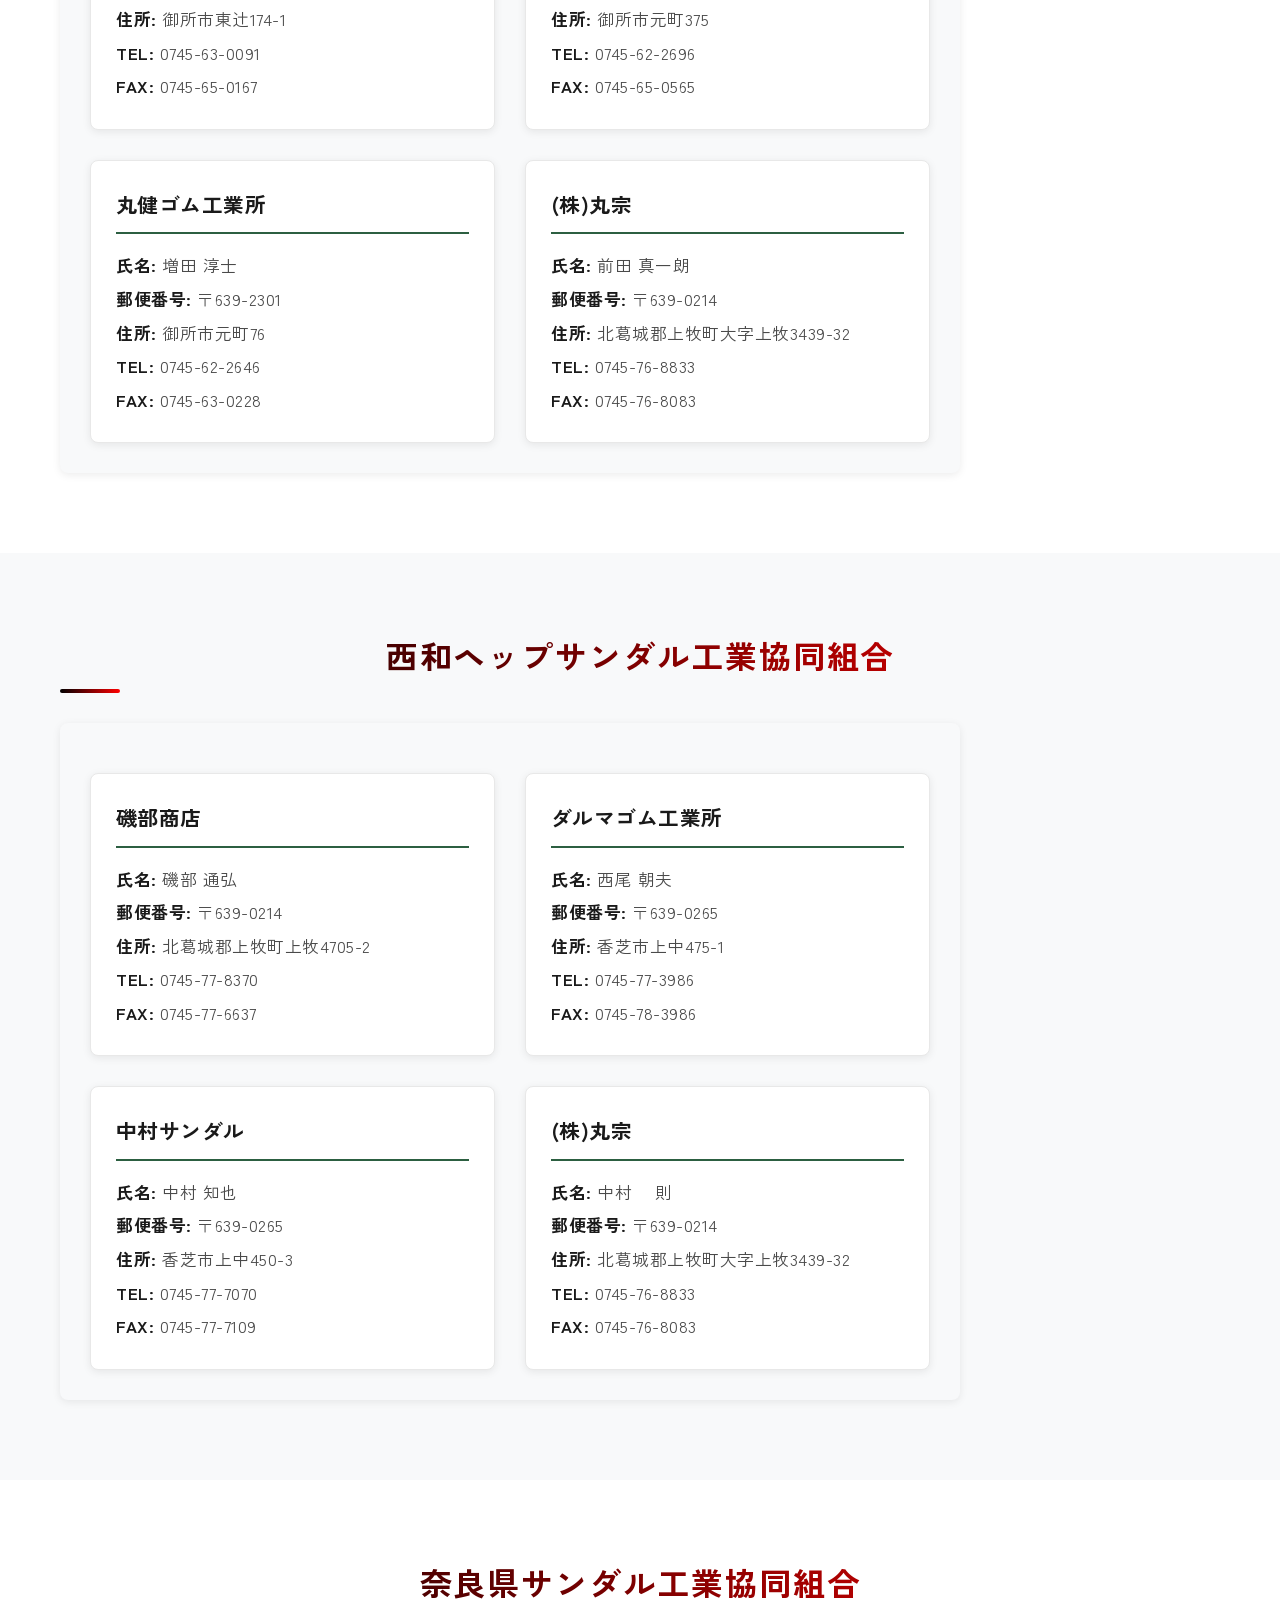
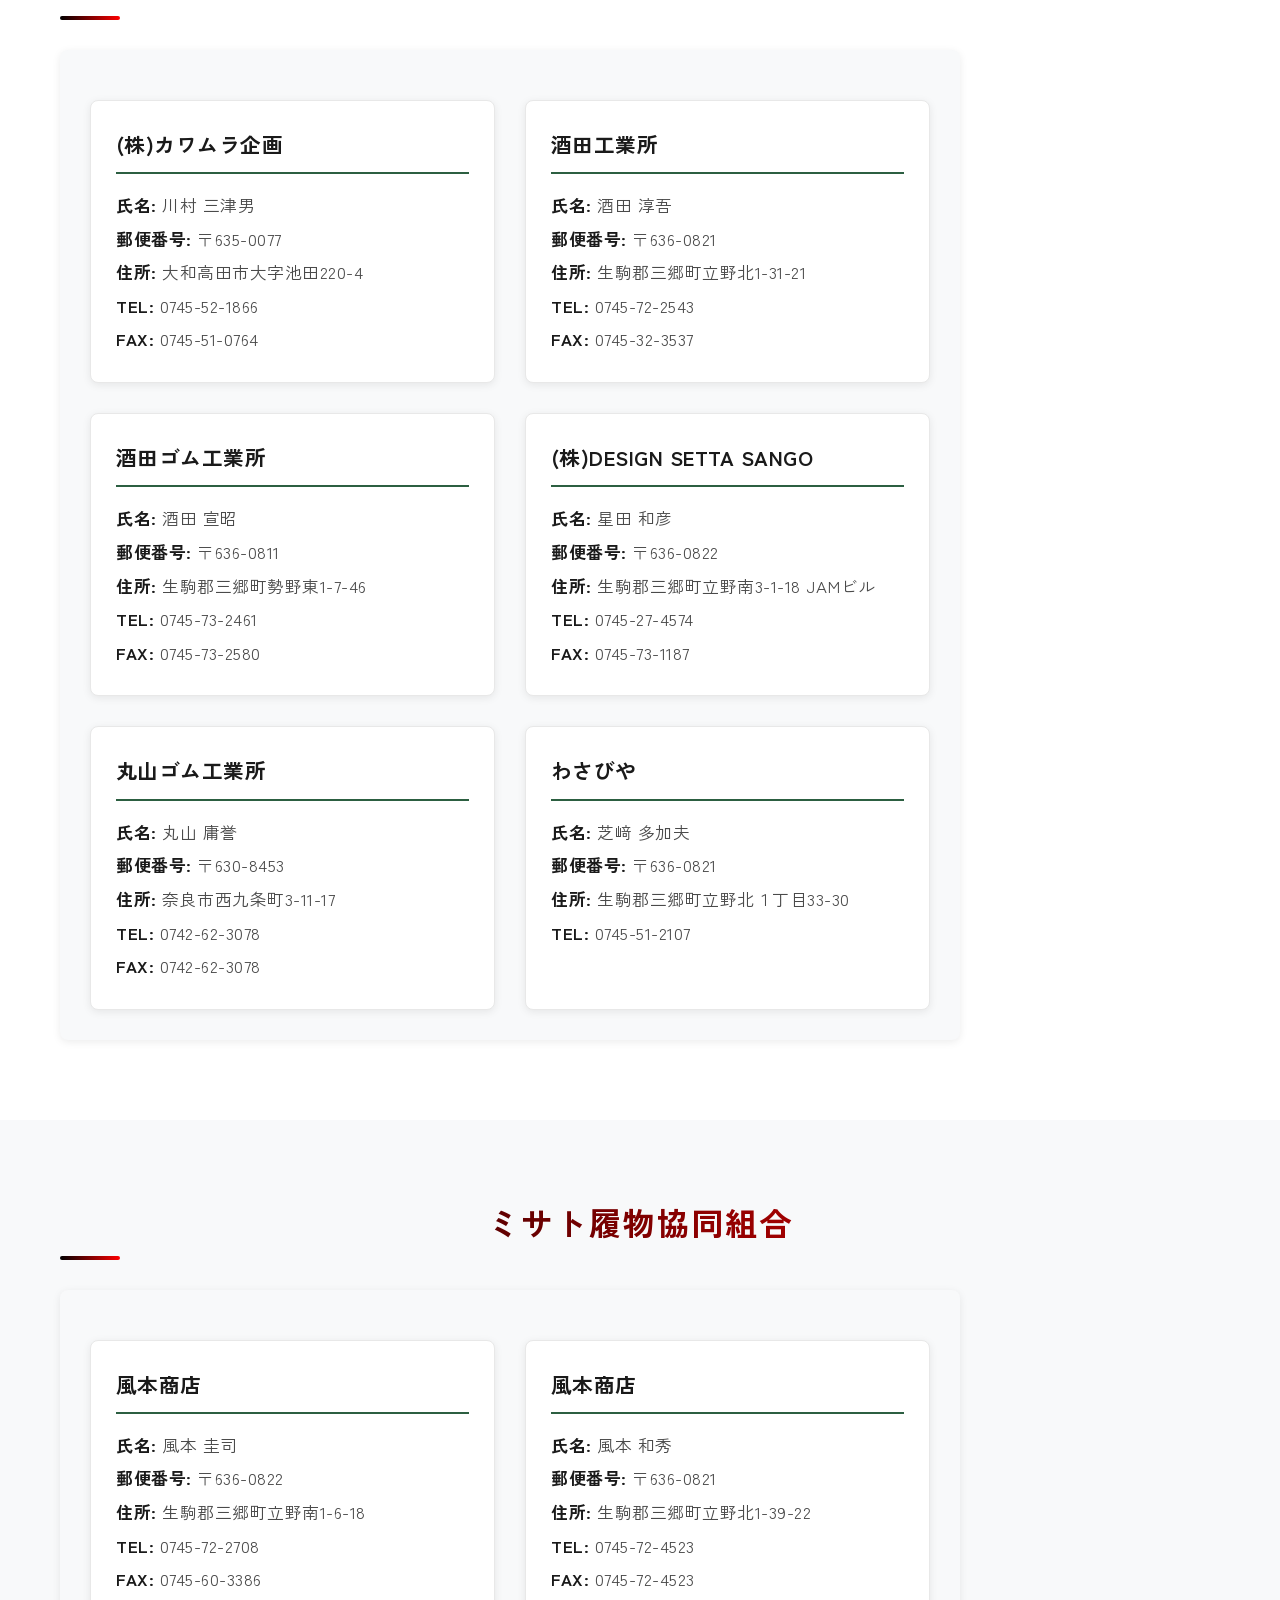
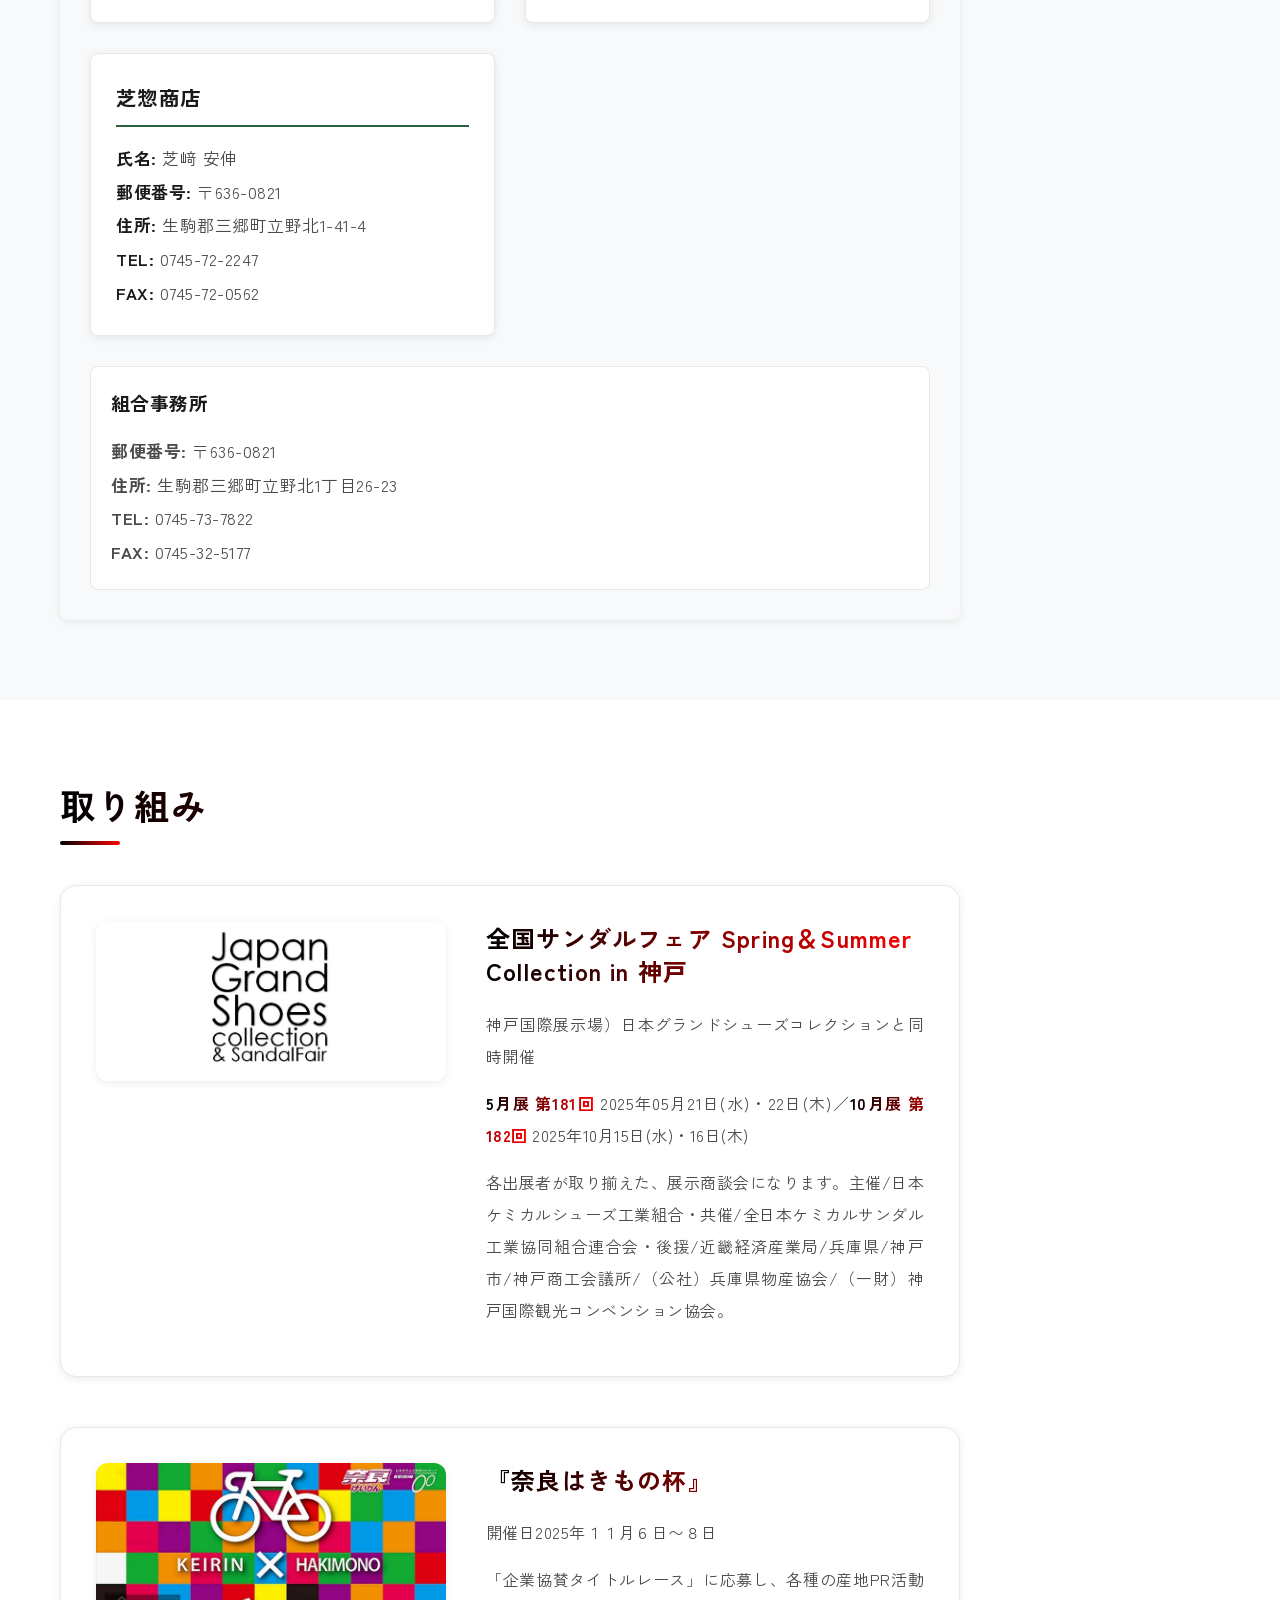
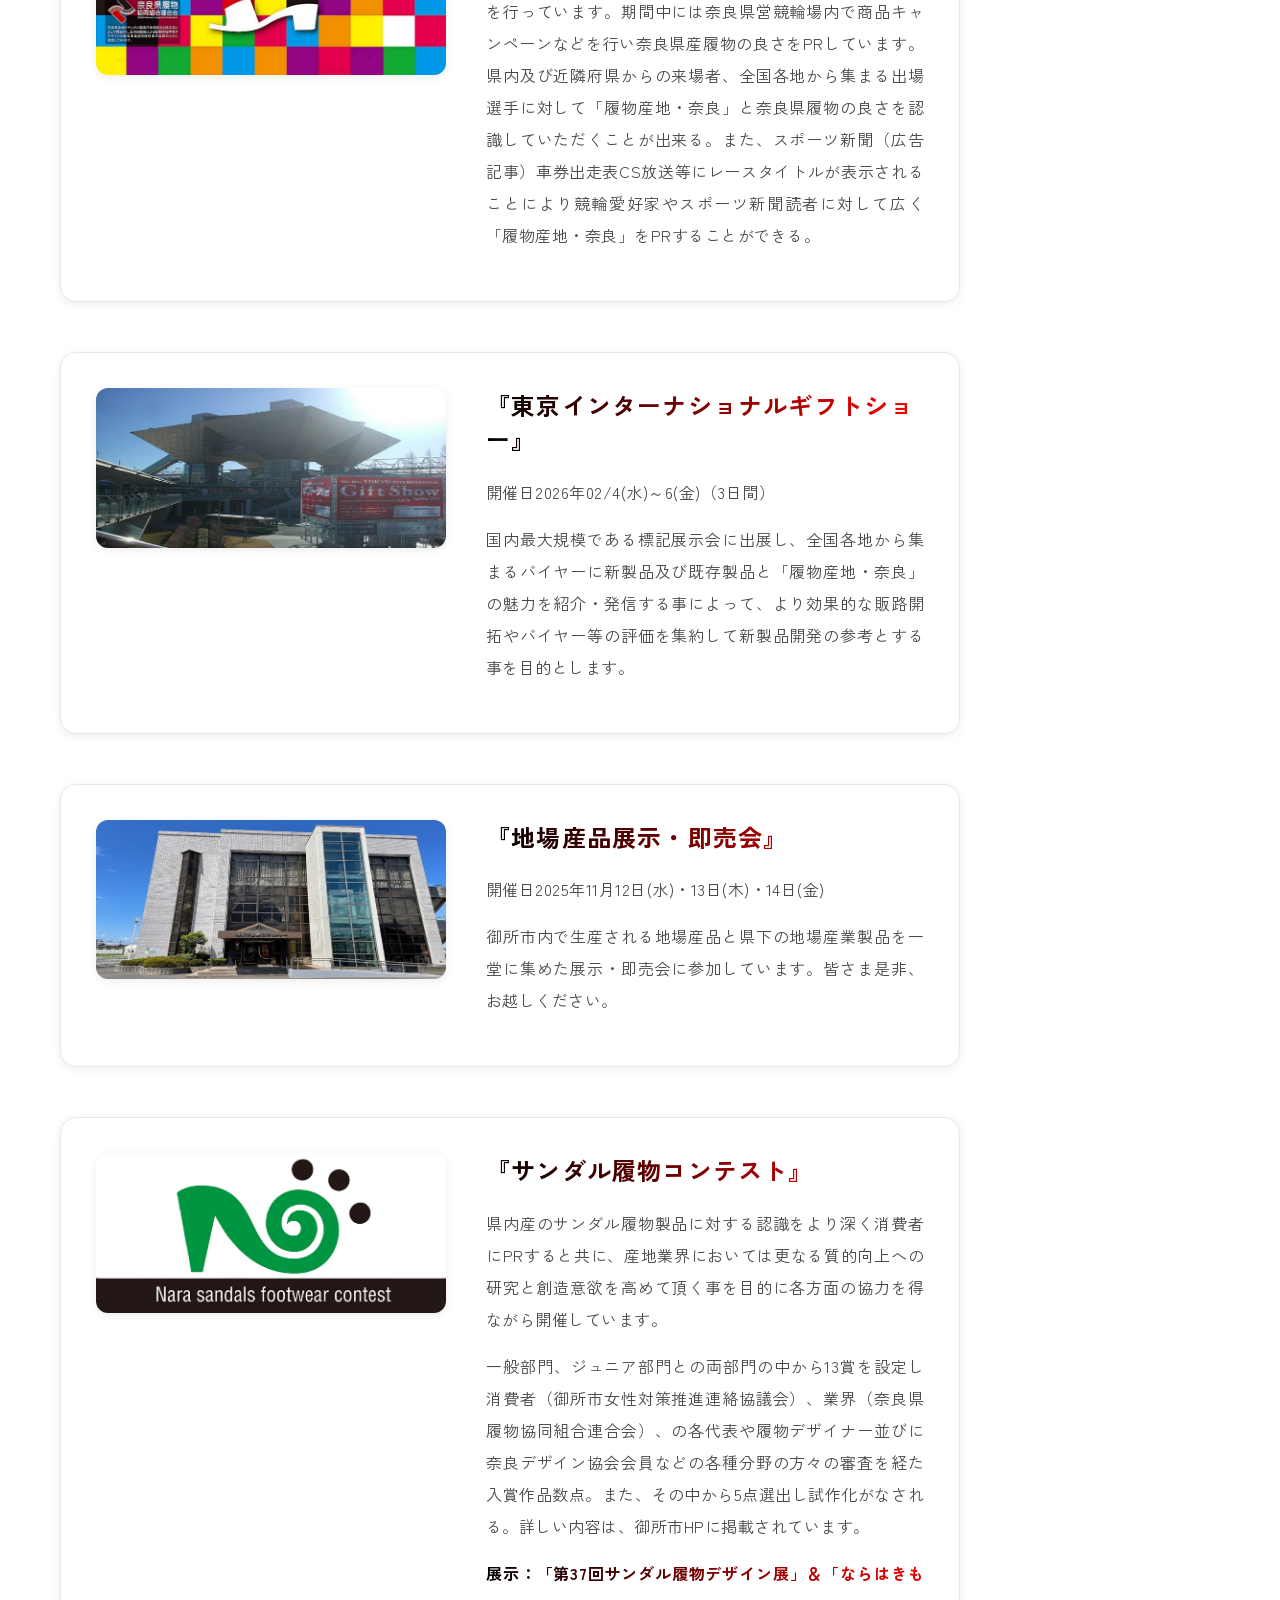
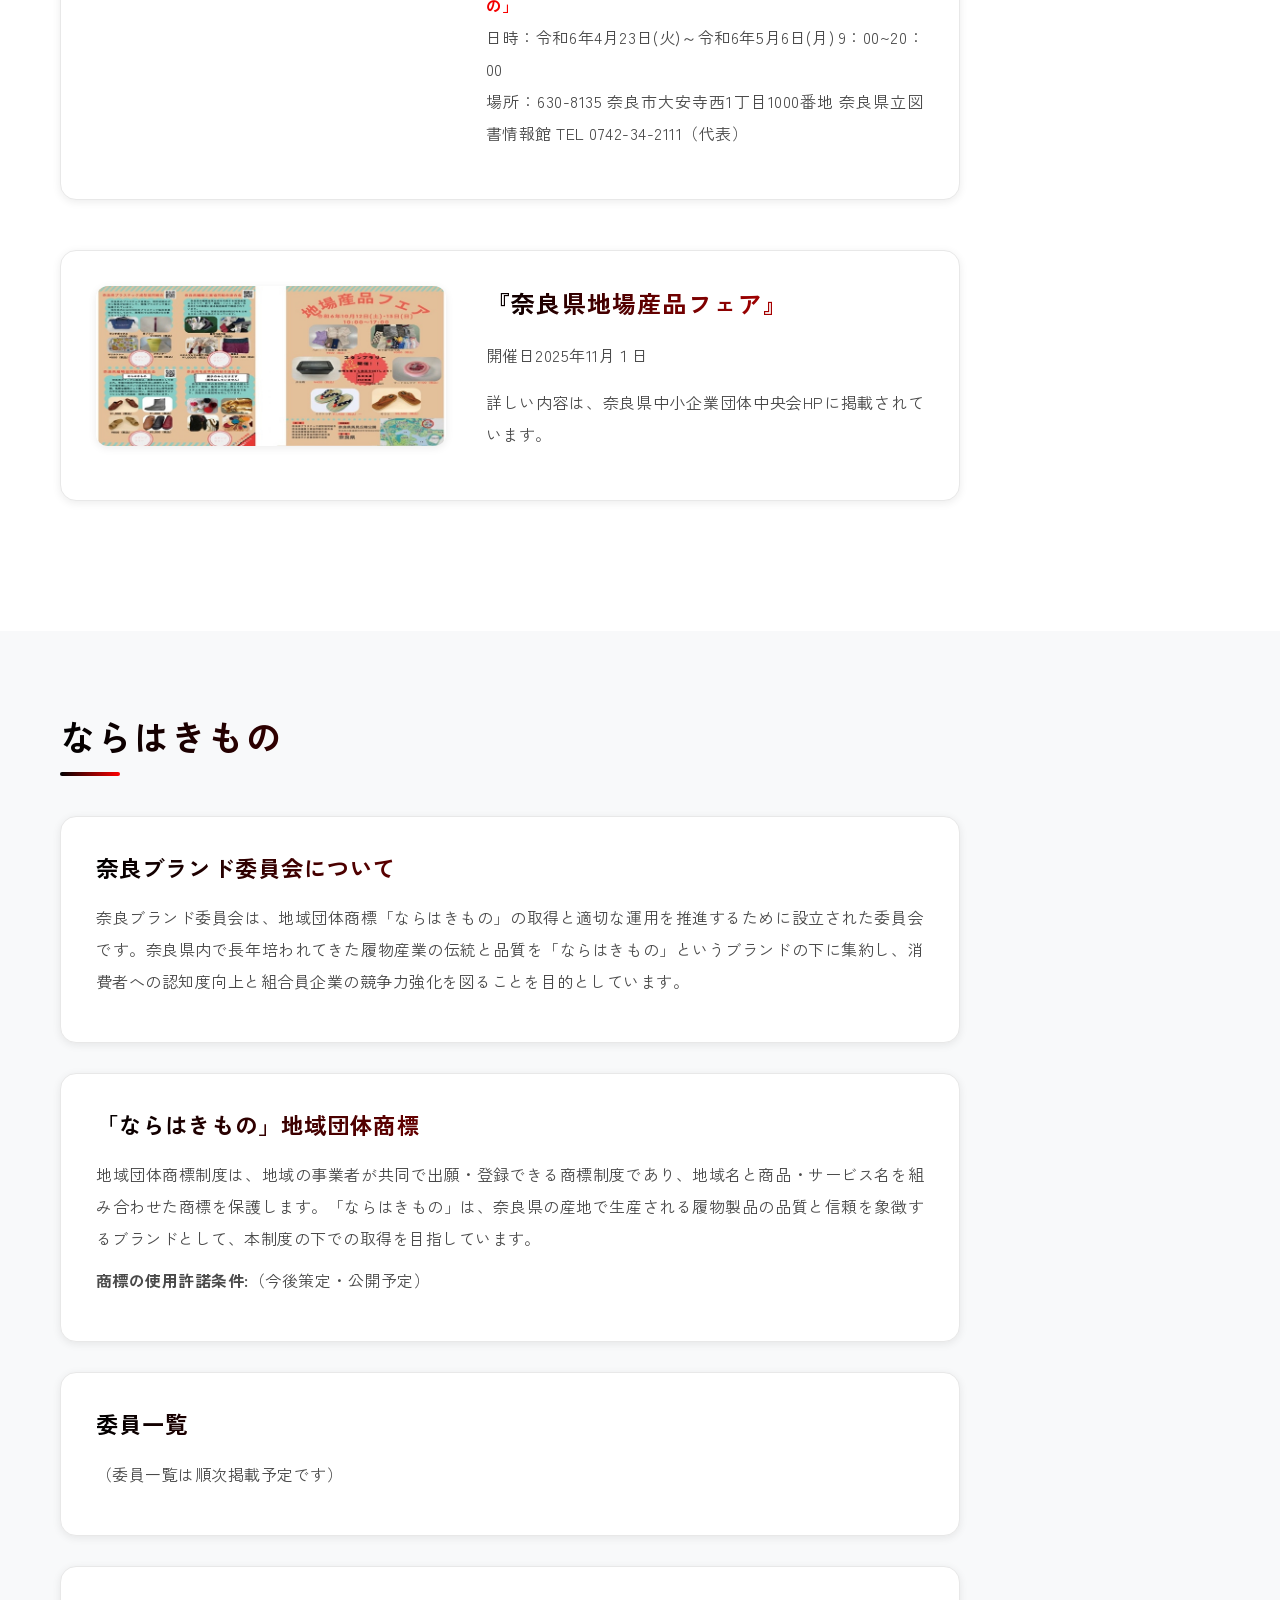
==== commit 8c03b5d7: "ならはきもの（奈良ブランド委員会）セクションを追加 - ナビに「ならはきもの / NARA HAKIMONO」項目を追加（取り組みの後） - #hakimono セクションに4ブロック構成（委員会概要" ====
--- a/index.html
+++ b/index.html
@@ -38,6 +38,7 @@
                     <li><a href="#keyproduct"><span lang="ja">主要製品</span><span lang="en">KEYPRODUCT</span></a></li>
                     <li><a href="#link"><span lang="ja">組合員</span><span lang="en">MEMBERS</span></a></li>
                     <li><a href="#efforts"><span lang="ja">取り組み</span><span lang="en">EFFORTS BUSINESS</span></a></li>
+                    <li><a href="#hakimono"><span lang="ja">ならはきもの</span><span lang="en">NARA HAKIMONO</span></a></li>
                     <li><a href="#contact"><span lang="ja">お問い合わせ</span><span lang="en">CONTACT</span></a></li>
                 </ul>
                 <button class="menu-toggle" aria-label="メニュー">
@@ -889,6 +890,52 @@
             </div>
         </section>
 
+        <section id="hakimono" class="section">
+            <div class="container">
+                <h2><span lang="ja">ならはきもの</span><span lang="en">NARA HAKIMONO</span></h2>
+                <div class="content">
+                    <div class="hakimono-block">
+                        <h3 lang="ja">奈良ブランド委員会について</h3>
+                        <h3 lang="en">About the Nara Brand Committee</h3>
+                        <p lang="ja">
+                            奈良ブランド委員会は、地域団体商標「ならはきもの」の取得と適切な運用を推進するために設立された委員会です。奈良県内で長年培われてきた履物産業の伝統と品質を「ならはきもの」というブランドの下に集約し、消費者への認知度向上と組合員企業の競争力強化を図ることを目的としています。
+                        </p>
+                        <p lang="en">
+                            The Nara Brand Committee was established to pursue and properly manage the regional collective trademark "Nara Hakimono." By bringing together the long-cultivated tradition and quality of Nara's footwear industry under the "Nara Hakimono" brand, the committee aims to raise consumer awareness and strengthen the competitiveness of its member companies.
+                        </p>
+                    </div>
+                    <div class="hakimono-block">
+                        <h3 lang="ja">「ならはきもの」地域団体商標</h3>
+                        <h3 lang="en">"Nara Hakimono" Regional Collective Trademark</h3>
+                        <p lang="ja">
+                            地域団体商標制度は、地域の事業者が共同で出願・登録できる商標制度であり、地域名と商品・サービス名を組み合わせた商標を保護します。「ならはきもの」は、奈良県の産地で生産される履物製品の品質と信頼を象徴するブランドとして、本制度の下での取得を目指しています。
+                        </p>
+                        <p lang="en">
+                            The regional collective trademark system allows local business operators to jointly apply for and register trademarks that combine a regional name with a product or service name. "Nara Hakimono" represents the quality and trust of footwear produced in the Nara region, and the committee is pursuing registration under this system.
+                        </p>
+                        <p lang="ja">
+                            <strong>商標の使用許諾条件:</strong>（今後策定・公開予定）
+                        </p>
+                        <p lang="en">
+                            <strong>Trademark Usage Conditions:</strong> (To be established and published.)
+                        </p>
+                    </div>
+                    <div class="hakimono-block">
+                        <h3 lang="ja">委員一覧</h3>
+                        <h3 lang="en">Committee Members</h3>
+                        <p lang="ja">（委員一覧は順次掲載予定です）</p>
+                        <p lang="en">(The committee member list will be published as it becomes available.)</p>
+                    </div>
+                    <div class="hakimono-block">
+                        <h3 lang="ja">認証企業・認定品</h3>
+                        <h3 lang="en">Certified Companies & Products</h3>
+                        <p lang="ja">（認証企業・認定品リストは順次掲載予定です）</p>
+                        <p lang="en">(The list of certified companies and products will be published as approvals are granted.)</p>
+                    </div>
+                </div>
+            </div>
+        </section>
+
         <section id="contact" class="section">
             <div class="container">
                 <h2><span lang="ja">お問い合わせ</span><span lang="en">CONTACT</span></h2>
--- a/assets/css/style.css
+++ b/assets/css/style.css
@@ -647,6 +647,44 @@
     letter-spacing: 0.03em;
 }
 
+.hakimono-block {
+    background-color: var(--bg-white);
+    padding: 35px;
+    border-radius: 16px;
+    box-shadow: var(--shadow-sm);
+    border: 1px solid var(--border-color);
+    margin-bottom: 30px;
+}
+
+.hakimono-block:last-child {
+    margin-bottom: 0;
+}
+
+.hakimono-block h3 {
+    font-size: 1.4rem;
+    margin-bottom: 18px;
+    background: var(--gradient-text);
+    -webkit-background-clip: text;
+    -webkit-text-fill-color: transparent;
+    background-clip: text;
+    color: transparent;
+    font-weight: 700;
+    letter-spacing: 0.05em;
+    line-height: 1.4;
+}
+
+.hakimono-block p {
+    line-height: 2;
+    color: var(--text-secondary);
+    font-size: 1rem;
+    letter-spacing: 0.03em;
+    margin-bottom: 10px;
+}
+
+.hakimono-block p:last-child {
+    margin-bottom: 0;
+}
+
 /* 組合員リスト */
 .member-list {
     list-style: none;
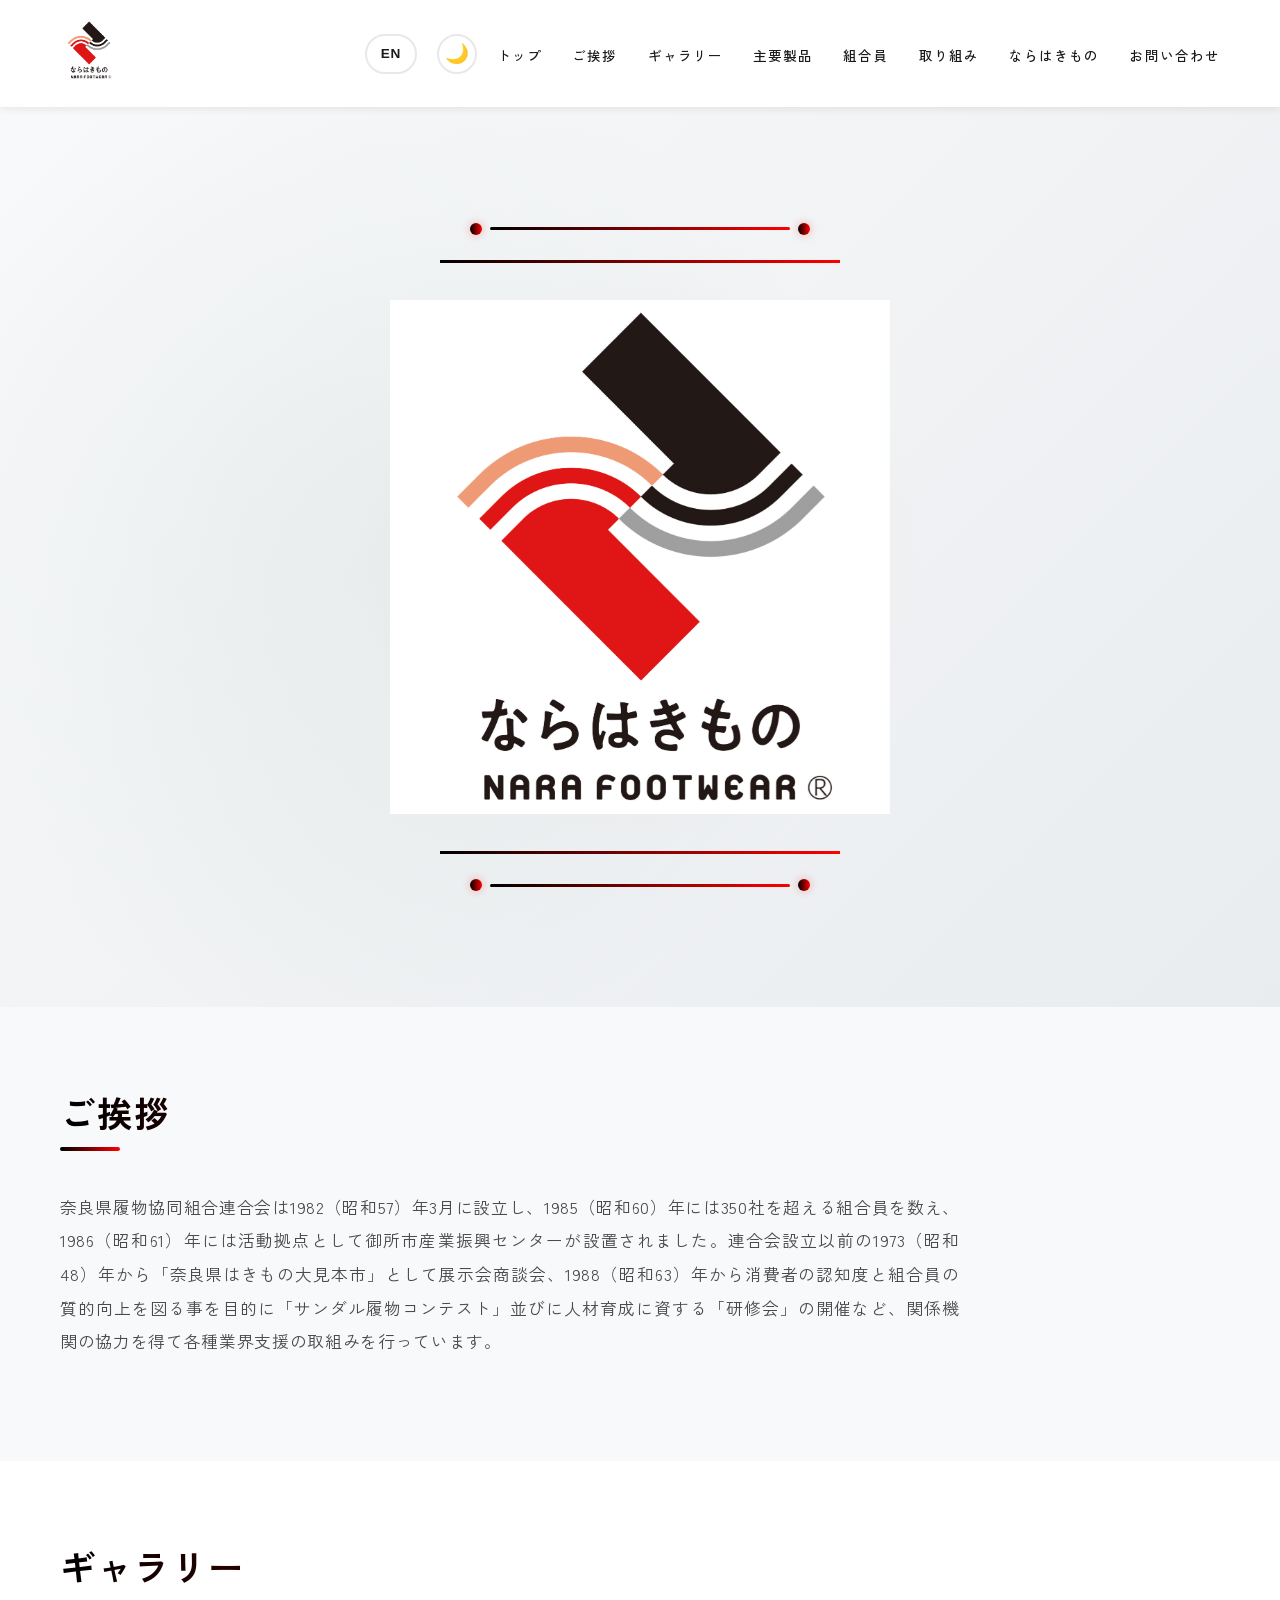
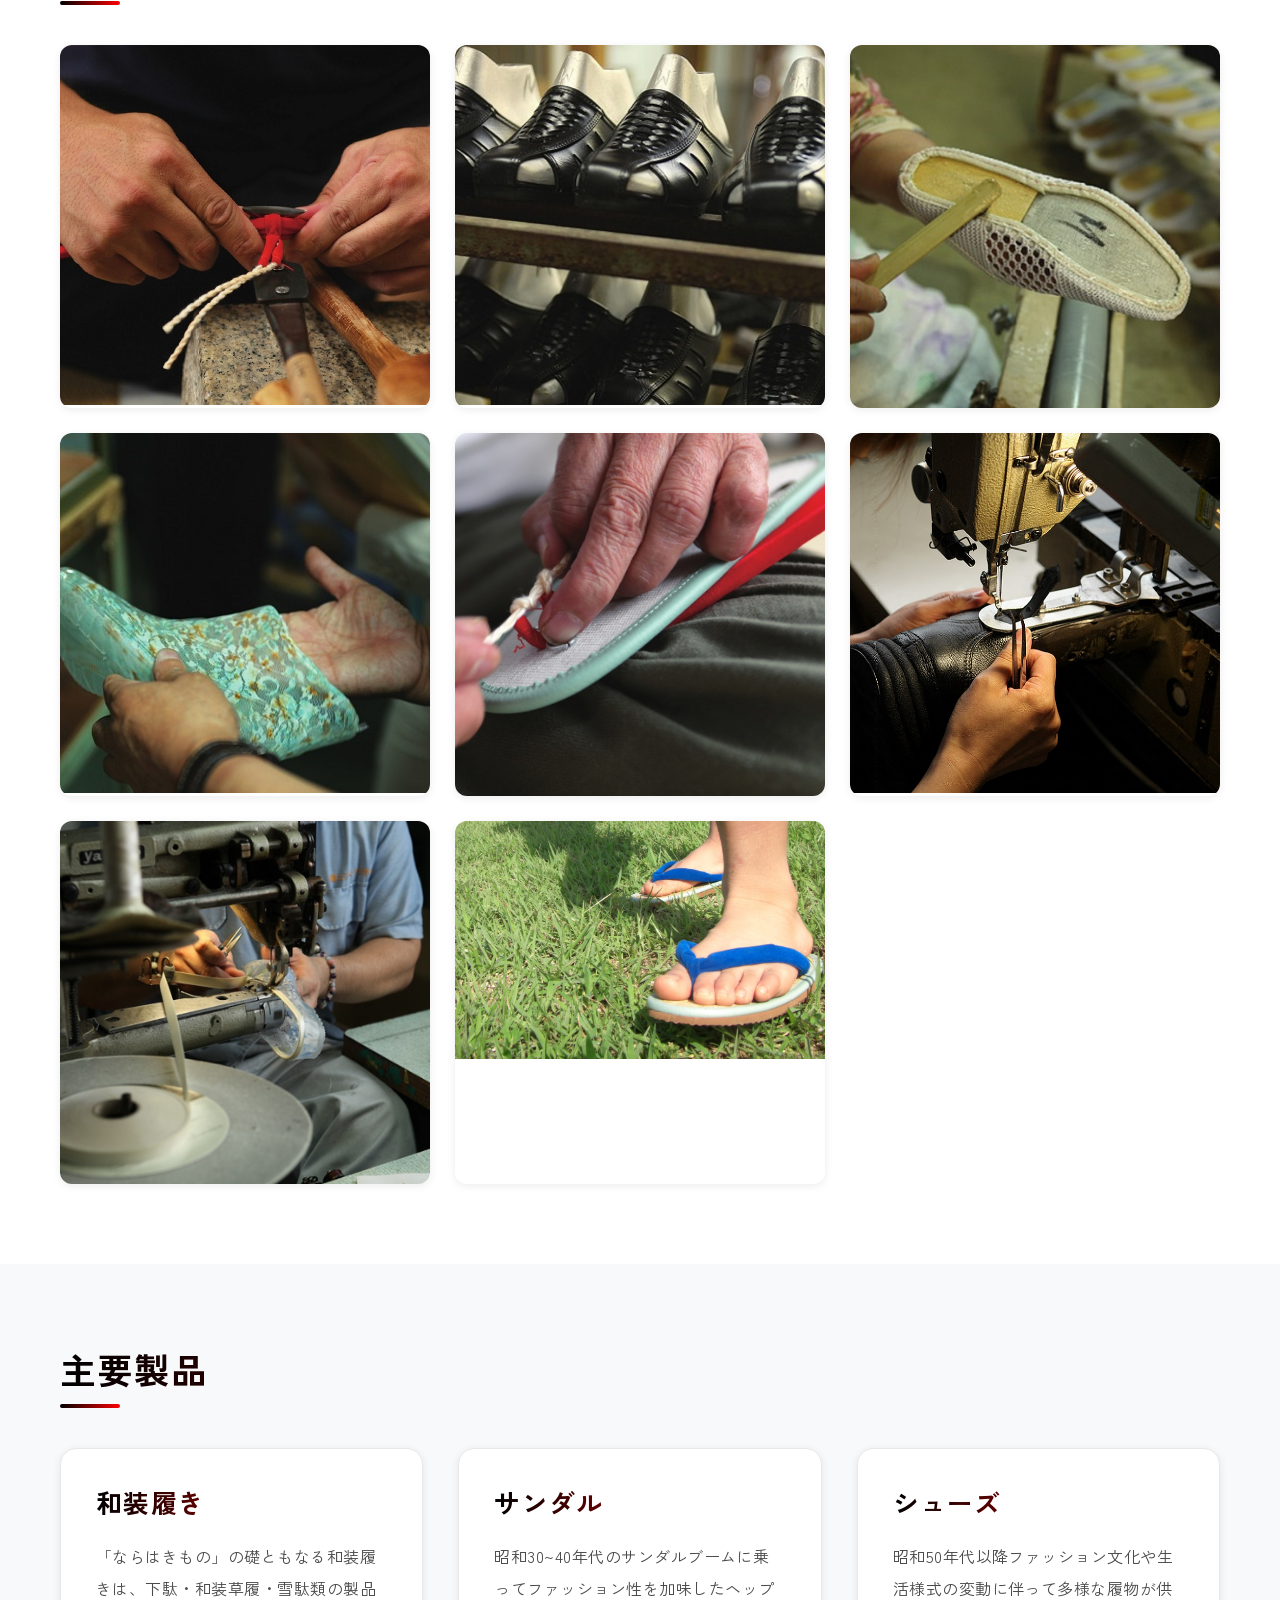
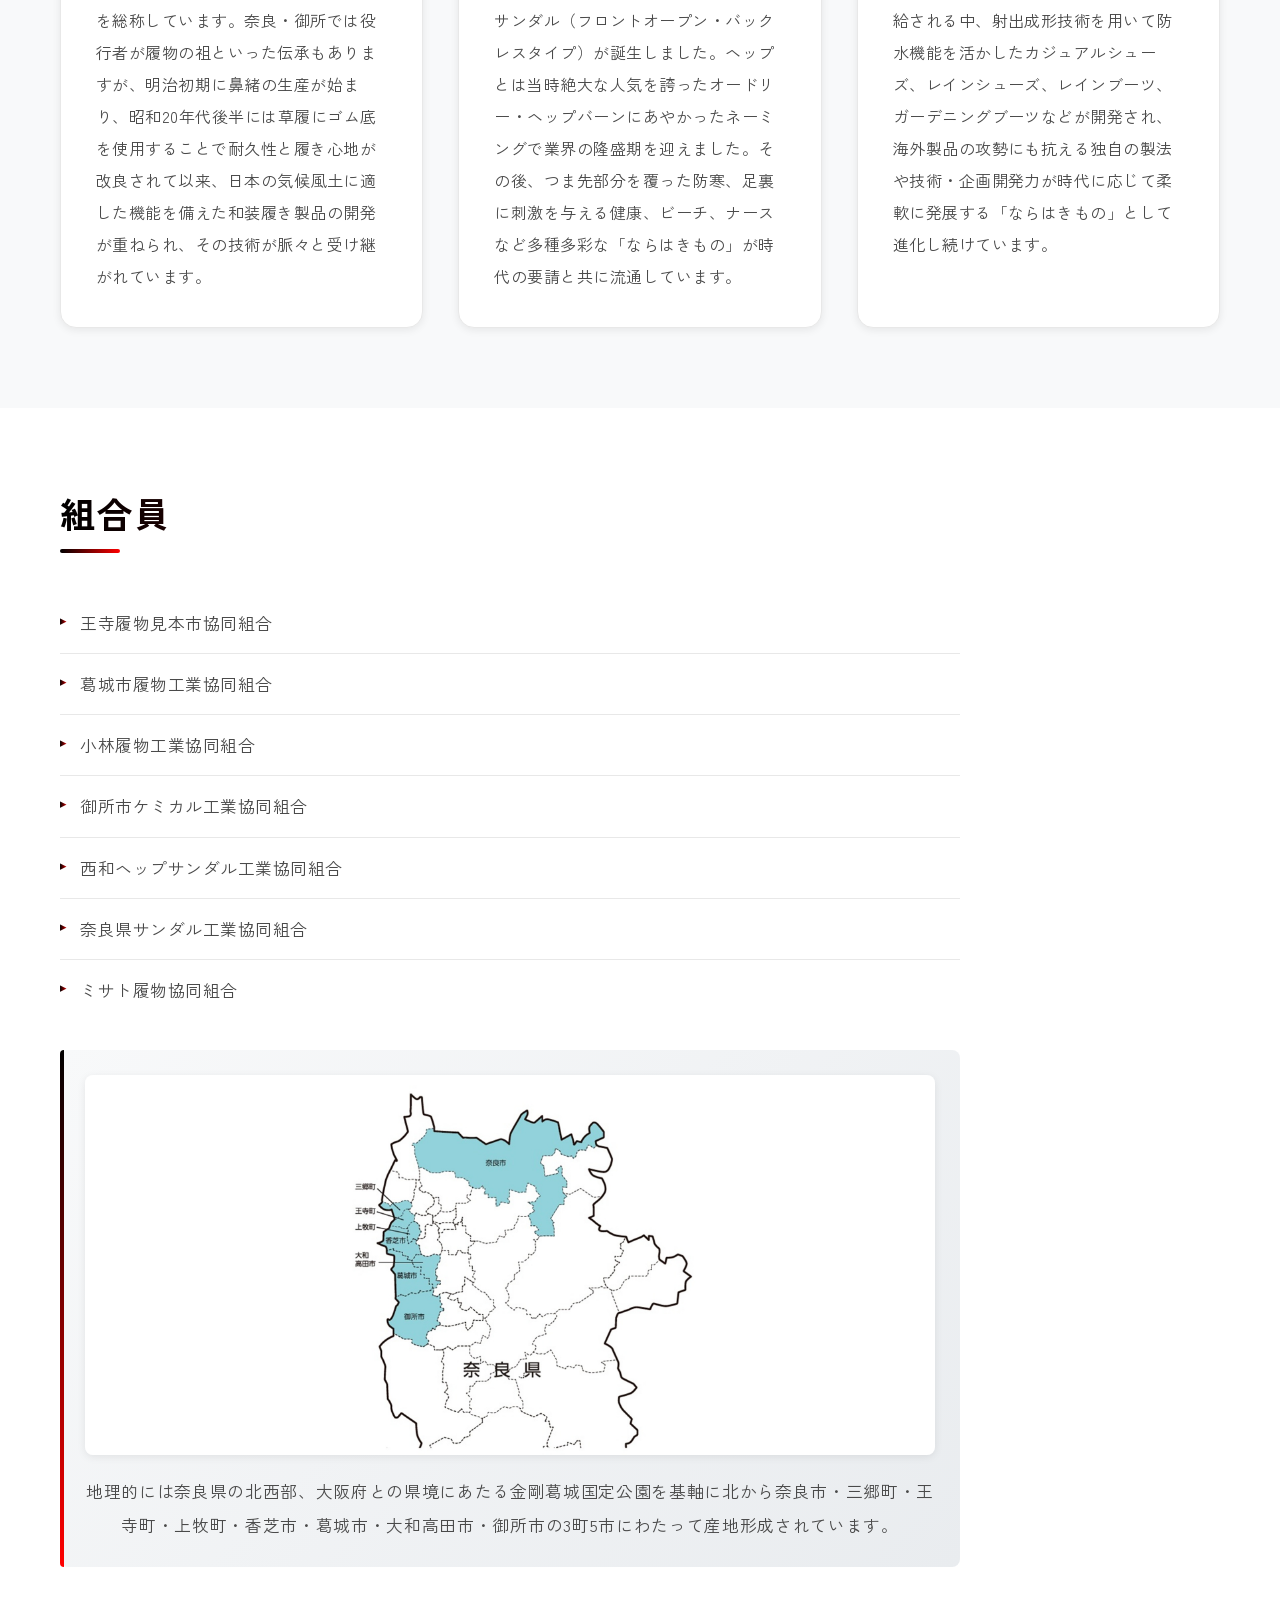
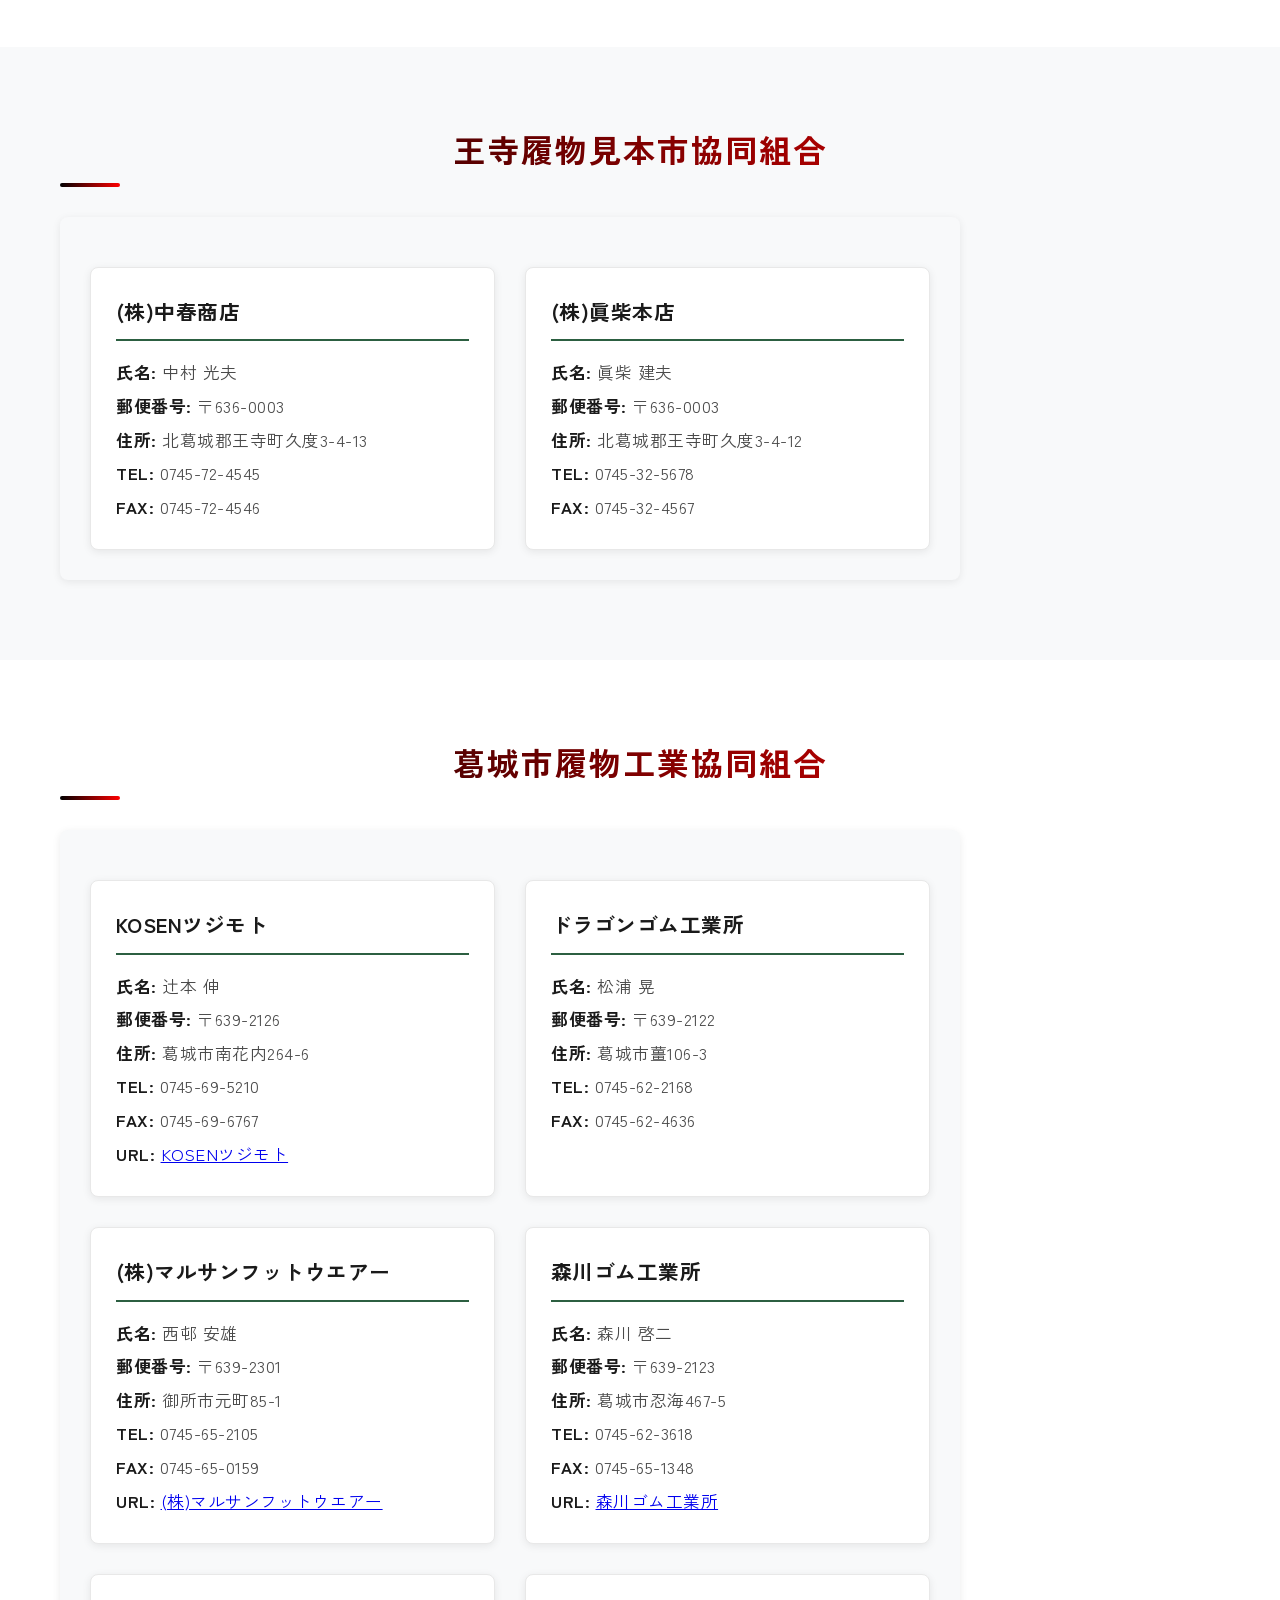
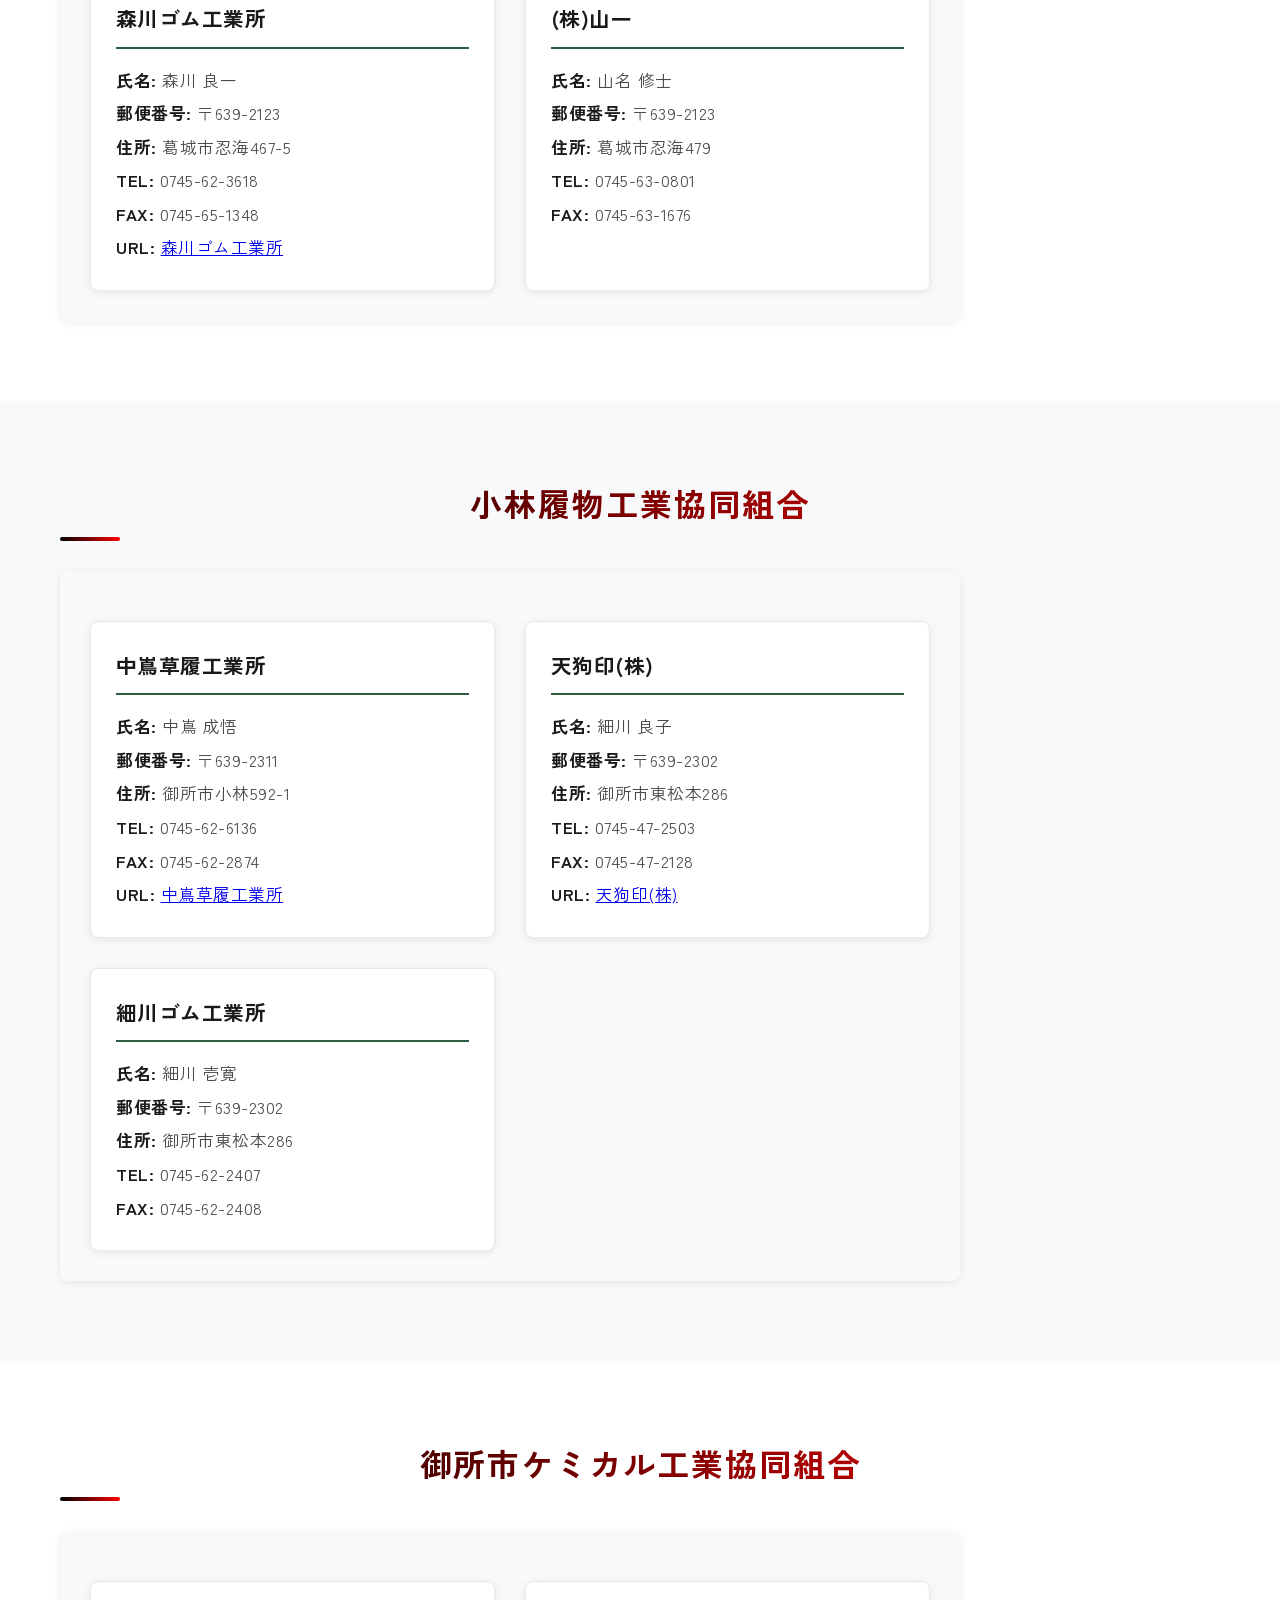
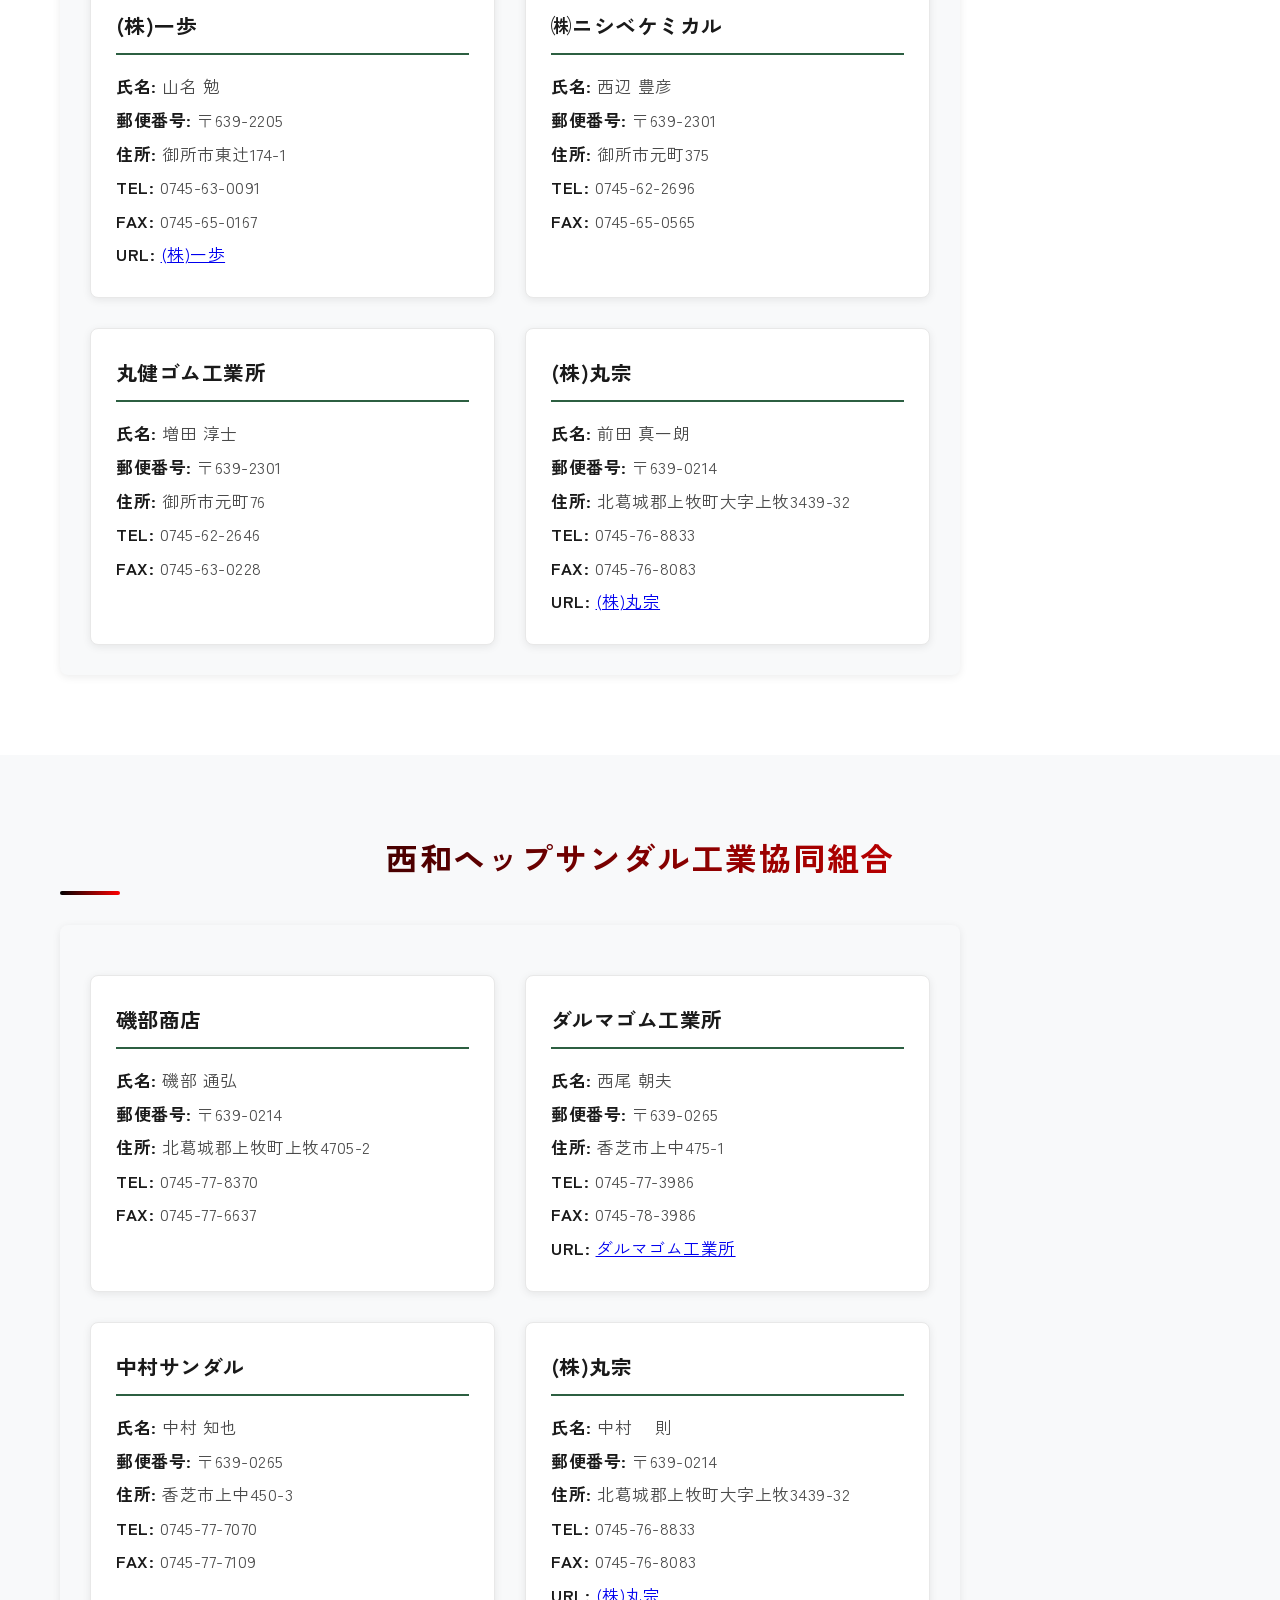
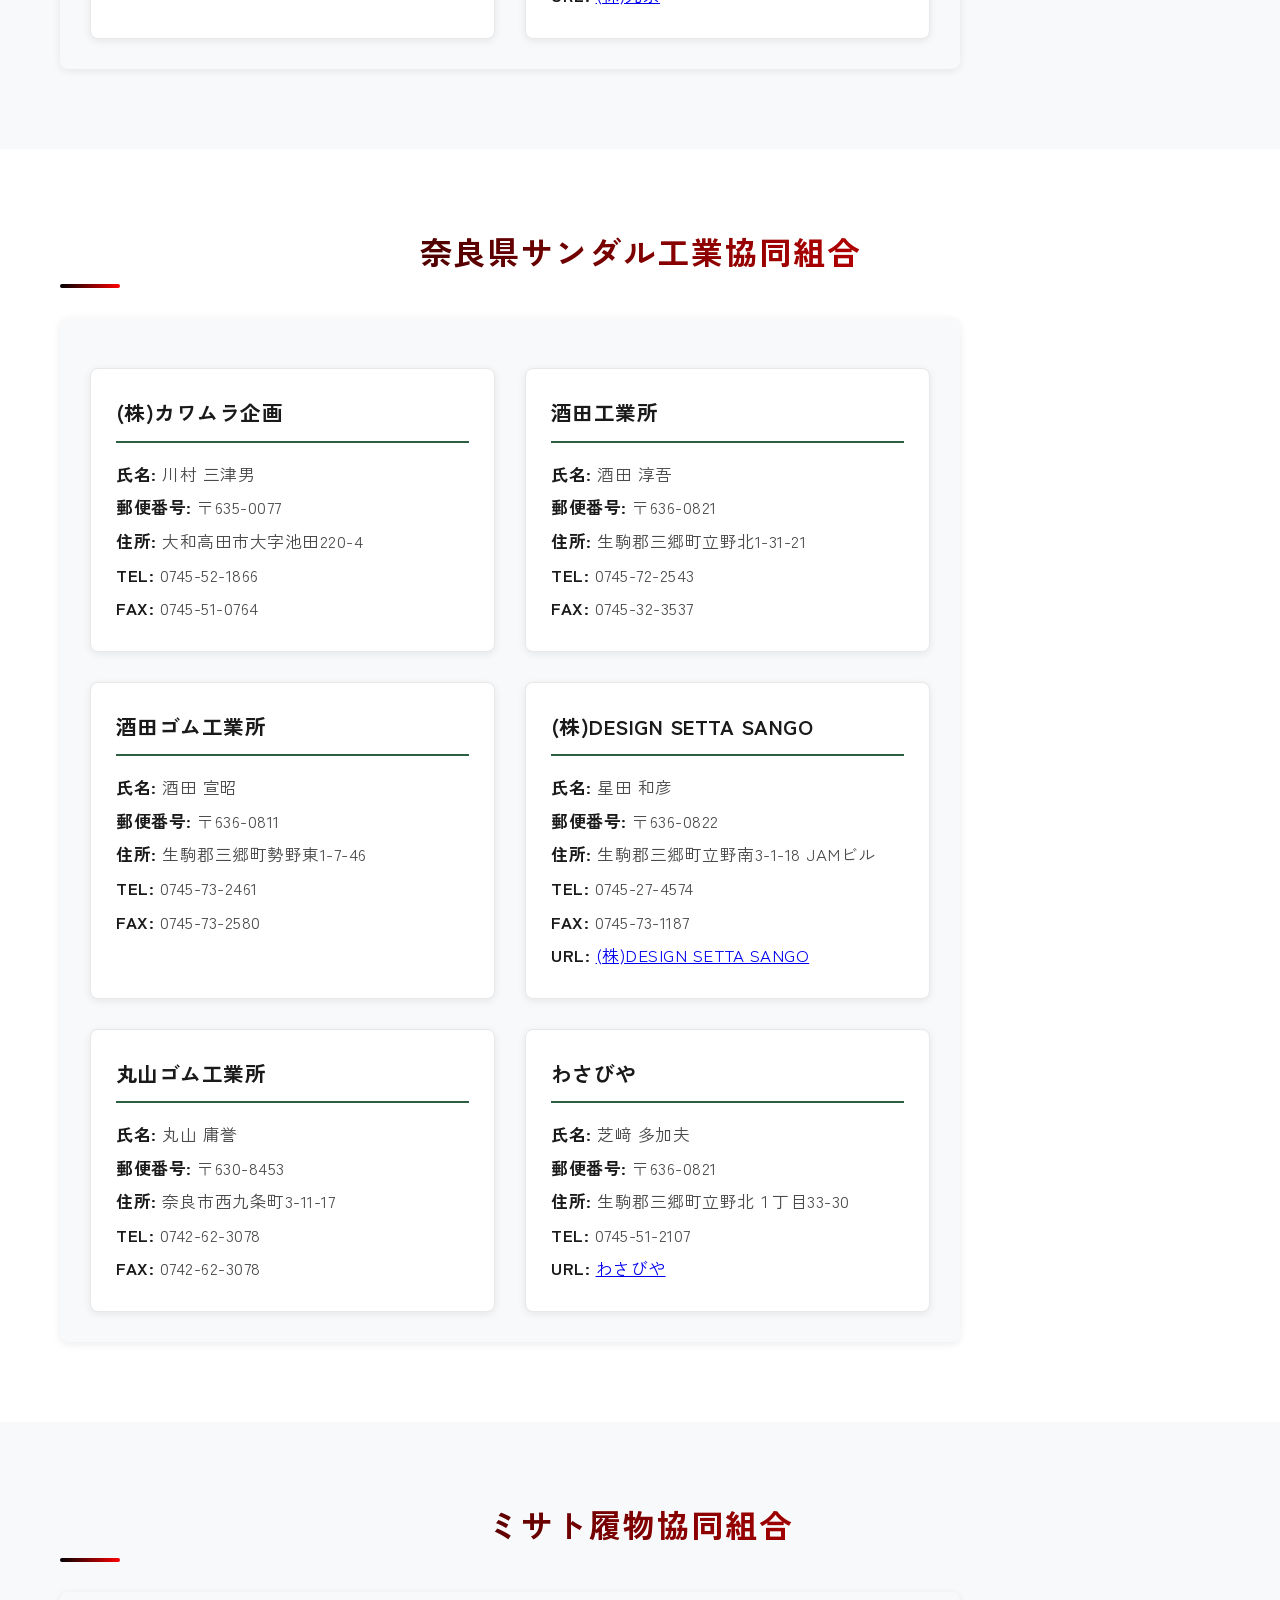
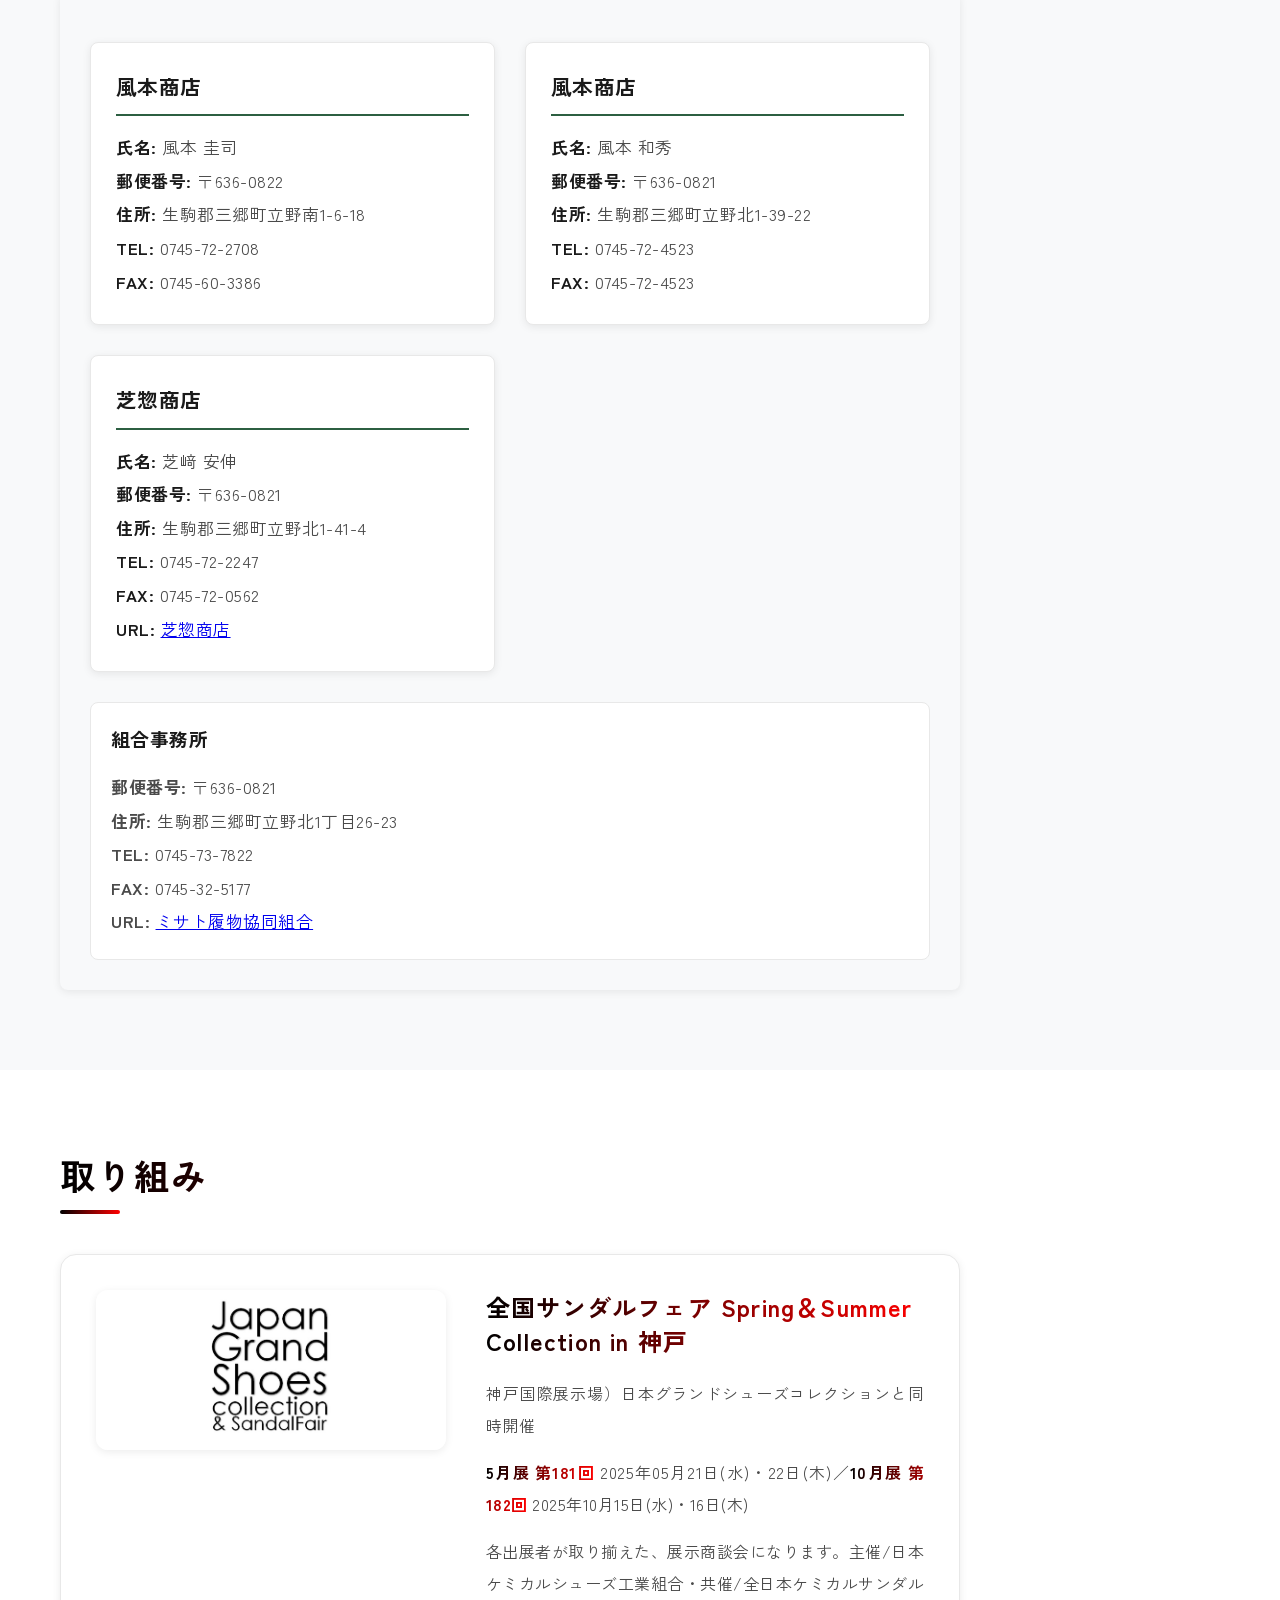
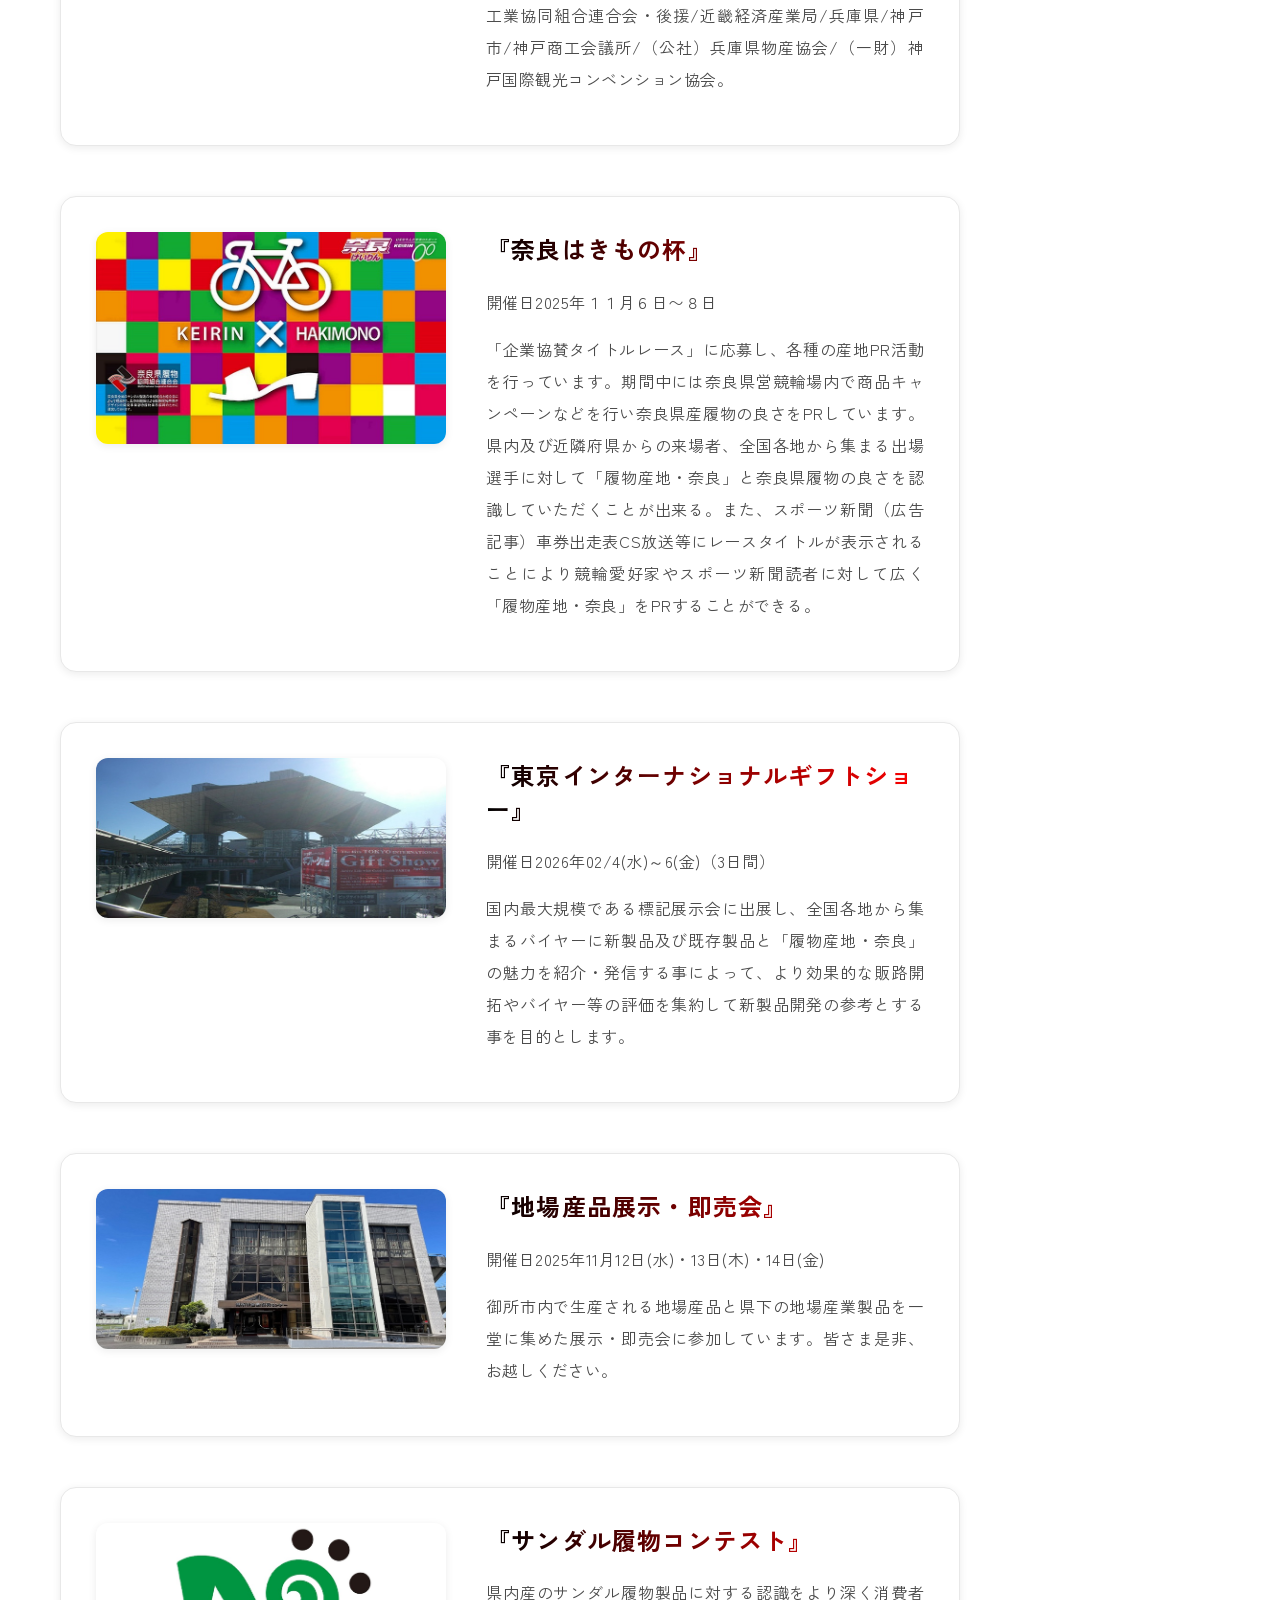
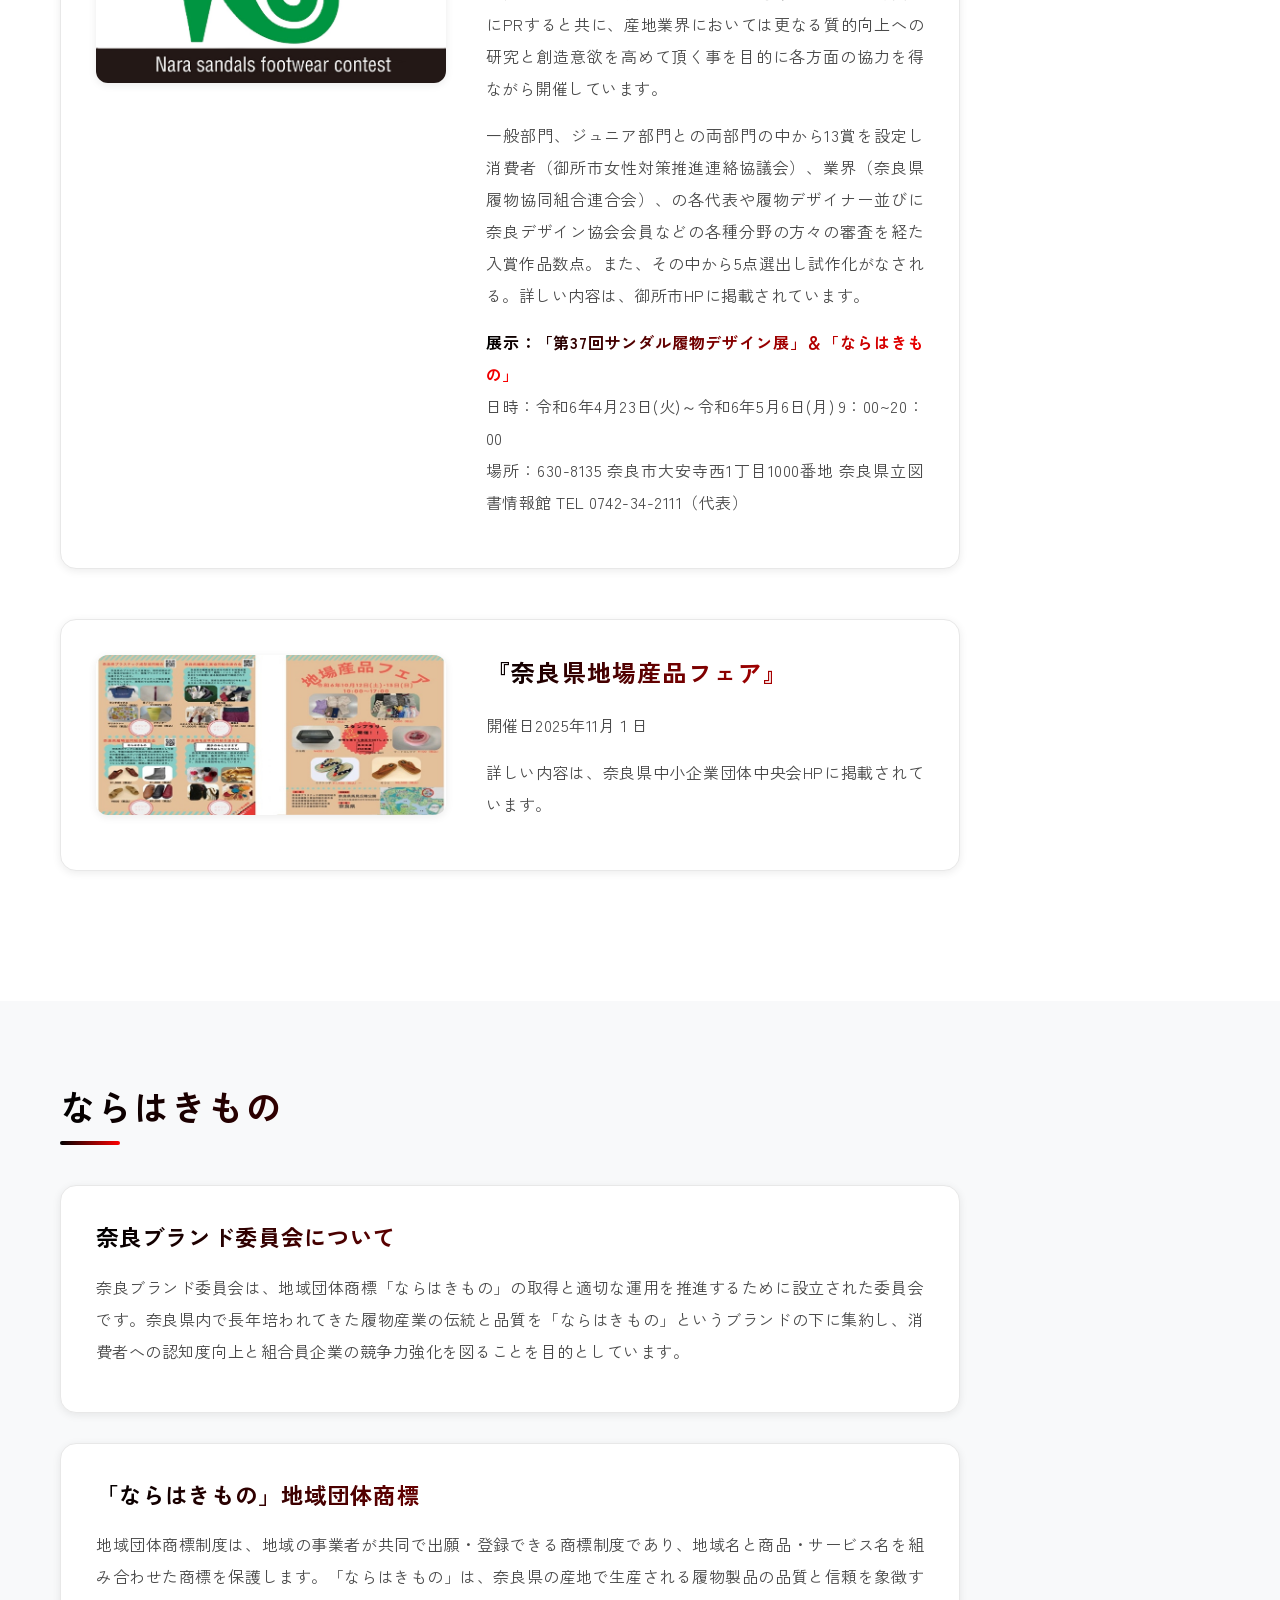
==== commit 0357813c: "組合員プロフィールにURL（ホームページ）を追加 KOSENツジモト・マルサンフットウエアー・森川ゴム工業所・天狗印・ 中嶌草履工業所・一歩・丸宗・ダルマゴム工業所・わさびや・ DESIGN SETT" ====
--- a/index.html
+++ b/index.html
@@ -232,14 +232,16 @@
                                     <strong>郵便番号:</strong> 〒639-2126<br>
                                     <strong>住所:</strong> 葛城市南花内264-6<br>
                                     <strong>TEL:</strong> 0745-69-5210<br>
-                                    <strong>FAX:</strong> 0745-69-6767
+                                    <strong>FAX:</strong> 0745-69-6767<br>
+                                    <strong>URL:</strong> <a href="https://www.eonet.ne.jp/~kosentujimoto/index.htm" target="_blank" rel="noopener">KOSENツジモト</a>
                                 </p>
                                 <p lang="en">
                                     <strong>Representative:</strong> Shin Tsujimoto<br>
                                     <strong>Postal Code:</strong> 〒639-2126<br>
                                     <strong>Address:</strong> 264-6 Minamihanauchi, Katsuragi City, Nara<br>
                                     <strong>TEL:</strong> 0745-69-5210<br>
-                                    <strong>FAX:</strong> 0745-69-6767
+                                    <strong>FAX:</strong> 0745-69-6767<br>
+                                    <strong>URL:</strong> <a href="https://www.eonet.ne.jp/~kosentujimoto/index.htm" target="_blank" rel="noopener">KOSEN Tsujimoto</a>
                                 </p>
                             </div>
                             <div class="company-item">
@@ -268,14 +270,16 @@
                                     <strong>郵便番号:</strong> 〒639-2301<br>
                                     <strong>住所:</strong> 御所市元町85-1<br>
                                     <strong>TEL:</strong> 0745-65-2105<br>
-                                    <strong>FAX:</strong> 0745-65-0159
+                                    <strong>FAX:</strong> 0745-65-0159<br>
+                                    <strong>URL:</strong> <a href="https://marusanfootwear.com/" target="_blank" rel="noopener">(株)マルサンフットウエアー</a>
                                 </p>
                                 <p lang="en">
                                     <strong>Representative:</strong> Yasuo Nishimura<br>
                                     <strong>Postal Code:</strong> 〒639-2301<br>
                                     <strong>Address:</strong> 85-1 Motomachi, Gose City, Nara<br>
                                     <strong>TEL:</strong> 0745-65-2105<br>
-                                    <strong>FAX:</strong> 0745-65-0159
+                                    <strong>FAX:</strong> 0745-65-0159<br>
+                                    <strong>URL:</strong> <a href="https://marusanfootwear.com/" target="_blank" rel="noopener">Marusan Footwear Co., Ltd.</a>
                                 </p>
                             </div>
                             <div class="company-item">
@@ -286,14 +290,16 @@
                                     <strong>郵便番号:</strong> 〒639-2123<br>
                                     <strong>住所:</strong> 葛城市忍海467-5<br>
                                     <strong>TEL:</strong> 0745-62-3618<br>
-                                    <strong>FAX:</strong> 0745-65-1348
+                                    <strong>FAX:</strong> 0745-65-1348<br>
+                                    <strong>URL:</strong> <a href="https://maruryo.com/" target="_blank" rel="noopener">森川ゴム工業所</a>
                                 </p>
                                 <p lang="en">
                                     <strong>Representative:</strong> Keiji Morikawa<br>
                                     <strong>Postal Code:</strong> 〒639-2123<br>
                                     <strong>Address:</strong> 467-5 Oshimi, Katsuragi City, Nara<br>
                                     <strong>TEL:</strong> 0745-62-3618<br>
-                                    <strong>FAX:</strong> 0745-65-1348
+                                    <strong>FAX:</strong> 0745-65-1348<br>
+                                    <strong>URL:</strong> <a href="https://maruryo.com/" target="_blank" rel="noopener">Morikawa Rubber Works</a>
                                 </p>
                             </div>
                             <div class="company-item">
@@ -304,14 +310,16 @@
                                     <strong>郵便番号:</strong> 〒639-2123<br>
                                     <strong>住所:</strong> 葛城市忍海467-5<br>
                                     <strong>TEL:</strong> 0745-62-3618<br>
-                                    <strong>FAX:</strong> 0745-65-1348
+                                    <strong>FAX:</strong> 0745-65-1348<br>
+                                    <strong>URL:</strong> <a href="https://maruryo.com/" target="_blank" rel="noopener">森川ゴム工業所</a>
                                 </p>
                                 <p lang="en">
                                     <strong>Representative:</strong> Ryōichi Morikawa<br>
                                     <strong>Postal Code:</strong> 〒639-2123<br>
                                     <strong>Address:</strong> 467-5 Oshimi, Katsuragi City, Nara<br>
                                     <strong>TEL:</strong> 0745-62-3618<br>
-                                    <strong>FAX:</strong> 0745-65-1348
+                                    <strong>FAX:</strong> 0745-65-1348<br>
+                                    <strong>URL:</strong> <a href="https://maruryo.com/" target="_blank" rel="noopener">Morikawa Rubber Works</a>
                                 </p>
                             </div>
                             <div class="company-item">
@@ -352,14 +360,16 @@
                                     <strong>郵便番号:</strong> 〒639-2311<br>
                                     <strong>住所:</strong> 御所市小林592-1<br>
                                     <strong>TEL:</strong> 0745-62-6136<br>
-                                    <strong>FAX:</strong> 0745-62-2874
+                                    <strong>FAX:</strong> 0745-62-2874<br>
+                                    <strong>URL:</strong> <a href="https://r.goope.jp/nakajimazouri/" target="_blank" rel="noopener">中嶌草履工業所</a>
                                 </p>
                                 <p lang="en">
                                     <strong>Representative:</strong> Seigo Nakashima<br>
                                     <strong>Postal Code:</strong> 〒639-2311<br>
                                     <strong>Address:</strong> 592-1 Kobayashi, Gose City, Nara<br>
                                     <strong>TEL:</strong> 0745-62-6136<br>
-                                    <strong>FAX:</strong> 0745-62-2874
+                                    <strong>FAX:</strong> 0745-62-2874<br>
+                                    <strong>URL:</strong> <a href="https://r.goope.jp/nakajimazouri/" target="_blank" rel="noopener">Nakashima Zōri Works</a>
                                 </p>
                             </div>
                             <div class="company-item">
@@ -370,14 +380,16 @@
                                     <strong>郵便番号:</strong> 〒639-2302<br>
                                     <strong>住所:</strong> 御所市東松本286<br>
                                     <strong>TEL:</strong> 0745-47-2503<br>
-                                    <strong>FAX:</strong> 0745-47-2128
+                                    <strong>FAX:</strong> 0745-47-2128<br>
+                                    <strong>URL:</strong> <a href="https://www.tengu-mark.com/" target="_blank" rel="noopener">天狗印(株)</a>
                                 </p>
                                 <p lang="en">
                                     <strong>Representative:</strong> Yoshiko Hosokawa<br>
                                     <strong>Postal Code:</strong> 〒639-2302<br>
                                     <strong>Address:</strong> 286 Higashimatsumoto, Gose City, Nara<br>
                                     <strong>TEL:</strong> 0745-47-2503<br>
-                                    <strong>FAX:</strong> 0745-47-2128
+                                    <strong>FAX:</strong> 0745-47-2128<br>
+                                    <strong>URL:</strong> <a href="https://www.tengu-mark.com/" target="_blank" rel="noopener">Tengu-Jirushi Co., Ltd.</a>
                                 </p>
                             </div>
                             <div class="company-item">
@@ -418,14 +430,16 @@
                                     <strong>郵便番号:</strong> 〒639-2205<br>
                                     <strong>住所:</strong> 御所市東辻174-1<br>
                                     <strong>TEL:</strong> 0745-63-0091<br>
-                                    <strong>FAX:</strong> 0745-65-0167
+                                    <strong>FAX:</strong> 0745-65-0167<br>
+                                    <strong>URL:</strong> <a href="https://www.narageta.jp/" target="_blank" rel="noopener">(株)一歩</a>
                                 </p>
                                 <p lang="en">
                                     <strong>Representative:</strong> Tsutomu Yamana<br>
                                     <strong>Postal Code:</strong> 〒639-2205<br>
                                     <strong>Address:</strong> 174-1 Higashitsuji, Gose City, Nara<br>
                                     <strong>TEL:</strong> 0745-63-0091<br>
-                                    <strong>FAX:</strong> 0745-65-0167
+                                    <strong>FAX:</strong> 0745-65-0167<br>
+                                    <strong>URL:</strong> <a href="https://www.narageta.jp/" target="_blank" rel="noopener">Ippo Co., Ltd.</a>
                                 </p>
                             </div>
                             <div class="company-item">
@@ -472,14 +486,16 @@
                                     <strong>郵便番号:</strong> 〒639-0214<br>
                                     <strong>住所:</strong> 北葛城郡上牧町大字上牧3439-32<br>
                                     <strong>TEL:</strong> 0745-76-8833<br>
-                                    <strong>FAX:</strong> 0745-76-8083
+                                    <strong>FAX:</strong> 0745-76-8083<br>
+                                    <strong>URL:</strong> <a href="https://www.nara-marusou.com/" target="_blank" rel="noopener">(株)丸宗</a>
                                 </p>
                                 <p lang="en">
                                     <strong>Representative:</strong> Shin'ichirō Maeda<br>
                                     <strong>Postal Code:</strong> 〒639-0214<br>
                                     <strong>Address:</strong> 3439-32 Ōaza Kanmaki, Kanmaki-chō, Kitakatsuragi-gun, Nara<br>
                                     <strong>TEL:</strong> 0745-76-8833<br>
-                                    <strong>FAX:</strong> 0745-76-8083
+                                    <strong>FAX:</strong> 0745-76-8083<br>
+                                    <strong>URL:</strong> <a href="https://www.nara-marusou.com/" target="_blank" rel="noopener">Marusō Co., Ltd.</a>
                                 </p>
                             </div>
                         </div>
@@ -520,14 +536,16 @@
                                     <strong>郵便番号:</strong> 〒639-0265<br>
                                     <strong>住所:</strong> 香芝市上中475-1<br>
                                     <strong>TEL:</strong> 0745-77-3986<br>
-                                    <strong>FAX:</strong> 0745-78-3986
+                                    <strong>FAX:</strong> 0745-78-3986<br>
+                                    <strong>URL:</strong> <a href="https://www.pirogue.jp/about" target="_blank" rel="noopener">ダルマゴム工業所</a>
                                 </p>
                                 <p lang="en">
                                     <strong>Representative:</strong> Asao Nishio<br>
                                     <strong>Postal Code:</strong> 〒639-0265<br>
                                     <strong>Address:</strong> 475-1 Kaminaka, Kashiba City, Nara<br>
                                     <strong>TEL:</strong> 0745-77-3986<br>
-                                    <strong>FAX:</strong> 0745-78-3986
+                                    <strong>FAX:</strong> 0745-78-3986<br>
+                                    <strong>URL:</strong> <a href="https://www.pirogue.jp/about" target="_blank" rel="noopener">Daruma Rubber Works</a>
                                 </p>
                             </div>
                             <div class="company-item">
@@ -556,14 +574,16 @@
                                     <strong>郵便番号:</strong> 〒639-0214<br>
                                     <strong>住所:</strong> 北葛城郡上牧町大字上牧3439-32<br>
                                     <strong>TEL:</strong> 0745-76-8833<br>
-                                    <strong>FAX:</strong> 0745-76-8083
+                                    <strong>FAX:</strong> 0745-76-8083<br>
+                                    <strong>URL:</strong> <a href="https://www.nara-marusou.com/" target="_blank" rel="noopener">(株)丸宗</a>
                                 </p>
                                 <p lang="en">
                                     <strong>Representative:</strong> Yoshinori Nakamura<br>
                                     <strong>Postal Code:</strong> 〒639-0214<br>
                                     <strong>Address:</strong> 3439-32 Ōaza Kanmaki, Kanmaki-chō, Kitakatsuragi-gun, Nara<br>
                                     <strong>TEL:</strong> 0745-76-8833<br>
-                                    <strong>FAX:</strong> 0745-76-8083
+                                    <strong>FAX:</strong> 0745-76-8083<br>
+                                    <strong>URL:</strong> <a href="https://www.nara-marusou.com/" target="_blank" rel="noopener">Marusō Co., Ltd.</a>
                                 </p>
                             </div>
                         </div>
@@ -640,14 +660,16 @@
                                     <strong>郵便番号:</strong> 〒636-0822<br>
                                     <strong>住所:</strong> 生駒郡三郷町立野南3-1-18 JAMビル<br>
                                     <strong>TEL:</strong> 0745-27-4574<br>
-                                    <strong>FAX:</strong> 0745-73-1187
+                                    <strong>FAX:</strong> 0745-73-1187<br>
+                                    <strong>URL:</strong> <a href="https://designsetta.jp/" target="_blank" rel="noopener">(株)DESIGN SETTA SANGO</a>
                                 </p>
                                 <p lang="en">
                                     <strong>Representative:</strong> Kazuhiko Hoshida<br>
                                     <strong>Postal Code:</strong> 〒636-0822<br>
                                     <strong>Address:</strong> 3-1-18 Tatsunominami, Sangō-chō, Ikoma-gun, Nara, JAM Bldg.<br>
                                     <strong>TEL:</strong> 0745-27-4574<br>
-                                    <strong>FAX:</strong> 0745-73-1187
+                                    <strong>FAX:</strong> 0745-73-1187<br>
+                                    <strong>URL:</strong> <a href="https://designsetta.jp/" target="_blank" rel="noopener">DESIGN SETTA SANGO Co., Ltd.</a>
                                 </p>
                             </div>
                             <div class="company-item">
@@ -675,13 +697,15 @@
                                     <strong>氏名:</strong> 芝﨑 多加夫<br>
                                     <strong>郵便番号:</strong> 〒636-0821<br>
                                     <strong>住所:</strong> 生駒郡三郷町立野北１丁目33-30<br>
-                                    <strong>TEL:</strong> 0745-51-2107
+                                    <strong>TEL:</strong> 0745-51-2107<br>
+                                    <strong>URL:</strong> <a href="https://wasabiya.store/" target="_blank" rel="noopener">わさびや</a>
                                 </p>
                                 <p lang="en">
                                     <strong>Representative:</strong> Takao Shibasaki<br>
                                     <strong>Postal Code:</strong> 〒636-0821<br>
                                     <strong>Address:</strong> 1-33-30 Tatsunokita, Sangō-chō, Ikoma-gun, Nara<br>
-                                    <strong>TEL:</strong> 0745-51-2107
+                                    <strong>TEL:</strong> 0745-51-2107<br>
+                                    <strong>URL:</strong> <a href="https://wasabiya.store/" target="_blank" rel="noopener">Wasabiya</a>
                                 </p>
                             </div>
                         </div>
@@ -740,14 +764,16 @@
                                     <strong>郵便番号:</strong> 〒636-0821<br>
                                     <strong>住所:</strong> 生駒郡三郷町立野北1-41-4<br>
                                     <strong>TEL:</strong> 0745-72-2247<br>
-                                    <strong>FAX:</strong> 0745-72-0562
+                                    <strong>FAX:</strong> 0745-72-0562<br>
+                                    <strong>URL:</strong> <a href="https://sibasou.jp/" target="_blank" rel="noopener">芝惣商店</a>
                                 </p>
                                 <p lang="en">
                                     <strong>Representative:</strong> Yasunobu Shibasaki<br>
                                     <strong>Postal Code:</strong> 〒636-0821<br>
                                     <strong>Address:</strong> 1-41-4 Tatsunokita, Sangō-chō, Ikoma-gun, Nara<br>
                                     <strong>TEL:</strong> 0745-72-2247<br>
-                                    <strong>FAX:</strong> 0745-72-0562
+                                    <strong>FAX:</strong> 0745-72-0562<br>
+                                    <strong>URL:</strong> <a href="https://sibasou.jp/" target="_blank" rel="noopener">Shibasō Shōten</a>
                                 </p>
                             </div>
                         </div>
@@ -759,13 +785,15 @@
                                 <strong>郵便番号:</strong> 〒636-0821<br>
                                 <strong>住所:</strong> 生駒郡三郷町立野北1丁目26-23<br>
                                 <strong>TEL:</strong> 0745-73-7822<br>
-                                <strong>FAX:</strong> 0745-32-5177
+                                <strong>FAX:</strong> 0745-32-5177<br>
+                                <strong>URL:</strong> <a href="https://www.misatokko.jp/" target="_blank" rel="noopener">ミサト履物協同組合</a>
                             </p>
                             <p lang="en" style="margin: 0; color: var(--text-secondary); line-height: 2;">
                                 <strong>Postal Code:</strong> 〒636-0821<br>
                                 <strong>Address:</strong> 1-26-23 Tatsunokita, Sangō-chō, Ikoma-gun, Nara<br>
                                 <strong>TEL:</strong> 0745-73-7822<br>
-                                <strong>FAX:</strong> 0745-32-5177
+                                <strong>FAX:</strong> 0745-32-5177<br>
+                                <strong>URL:</strong> <a href="https://www.misatokko.jp/" target="_blank" rel="noopener">Misato Footwear Cooperative</a>
                             </p>
                         </div>
                     </div>
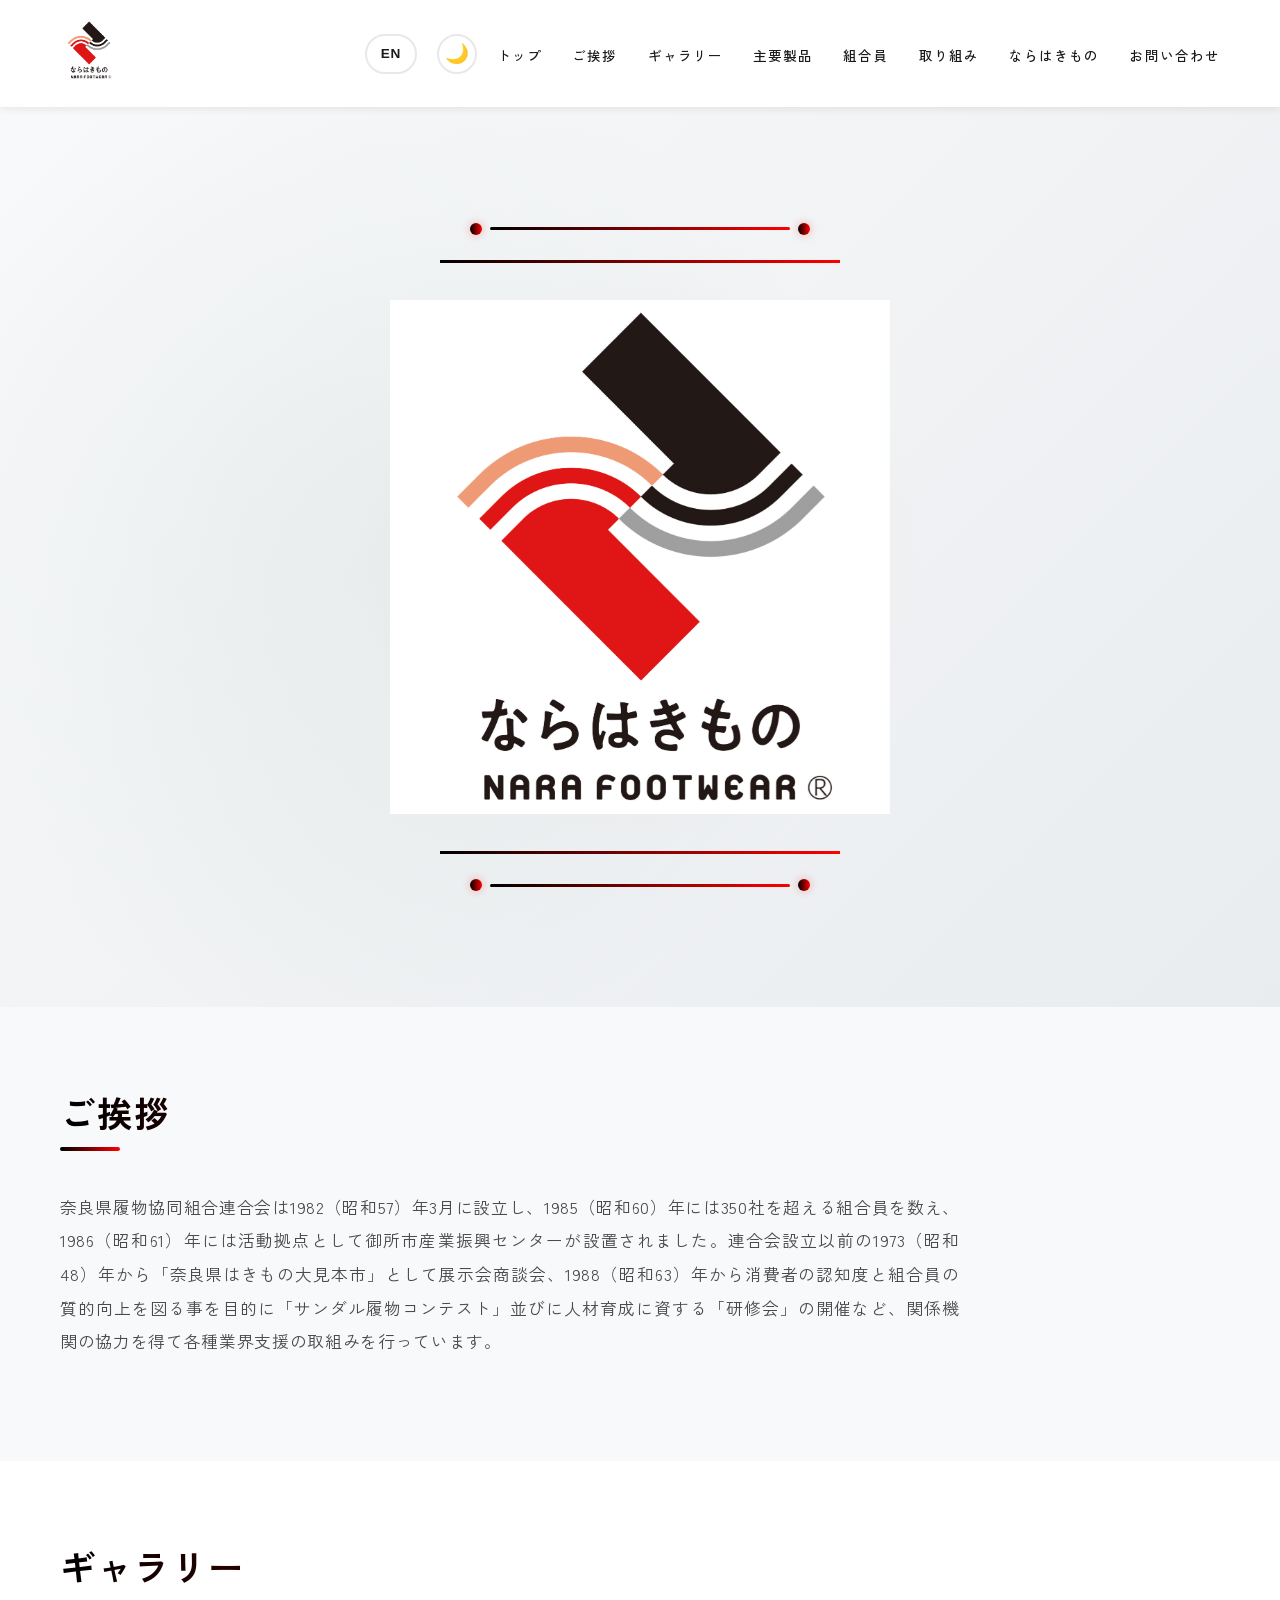
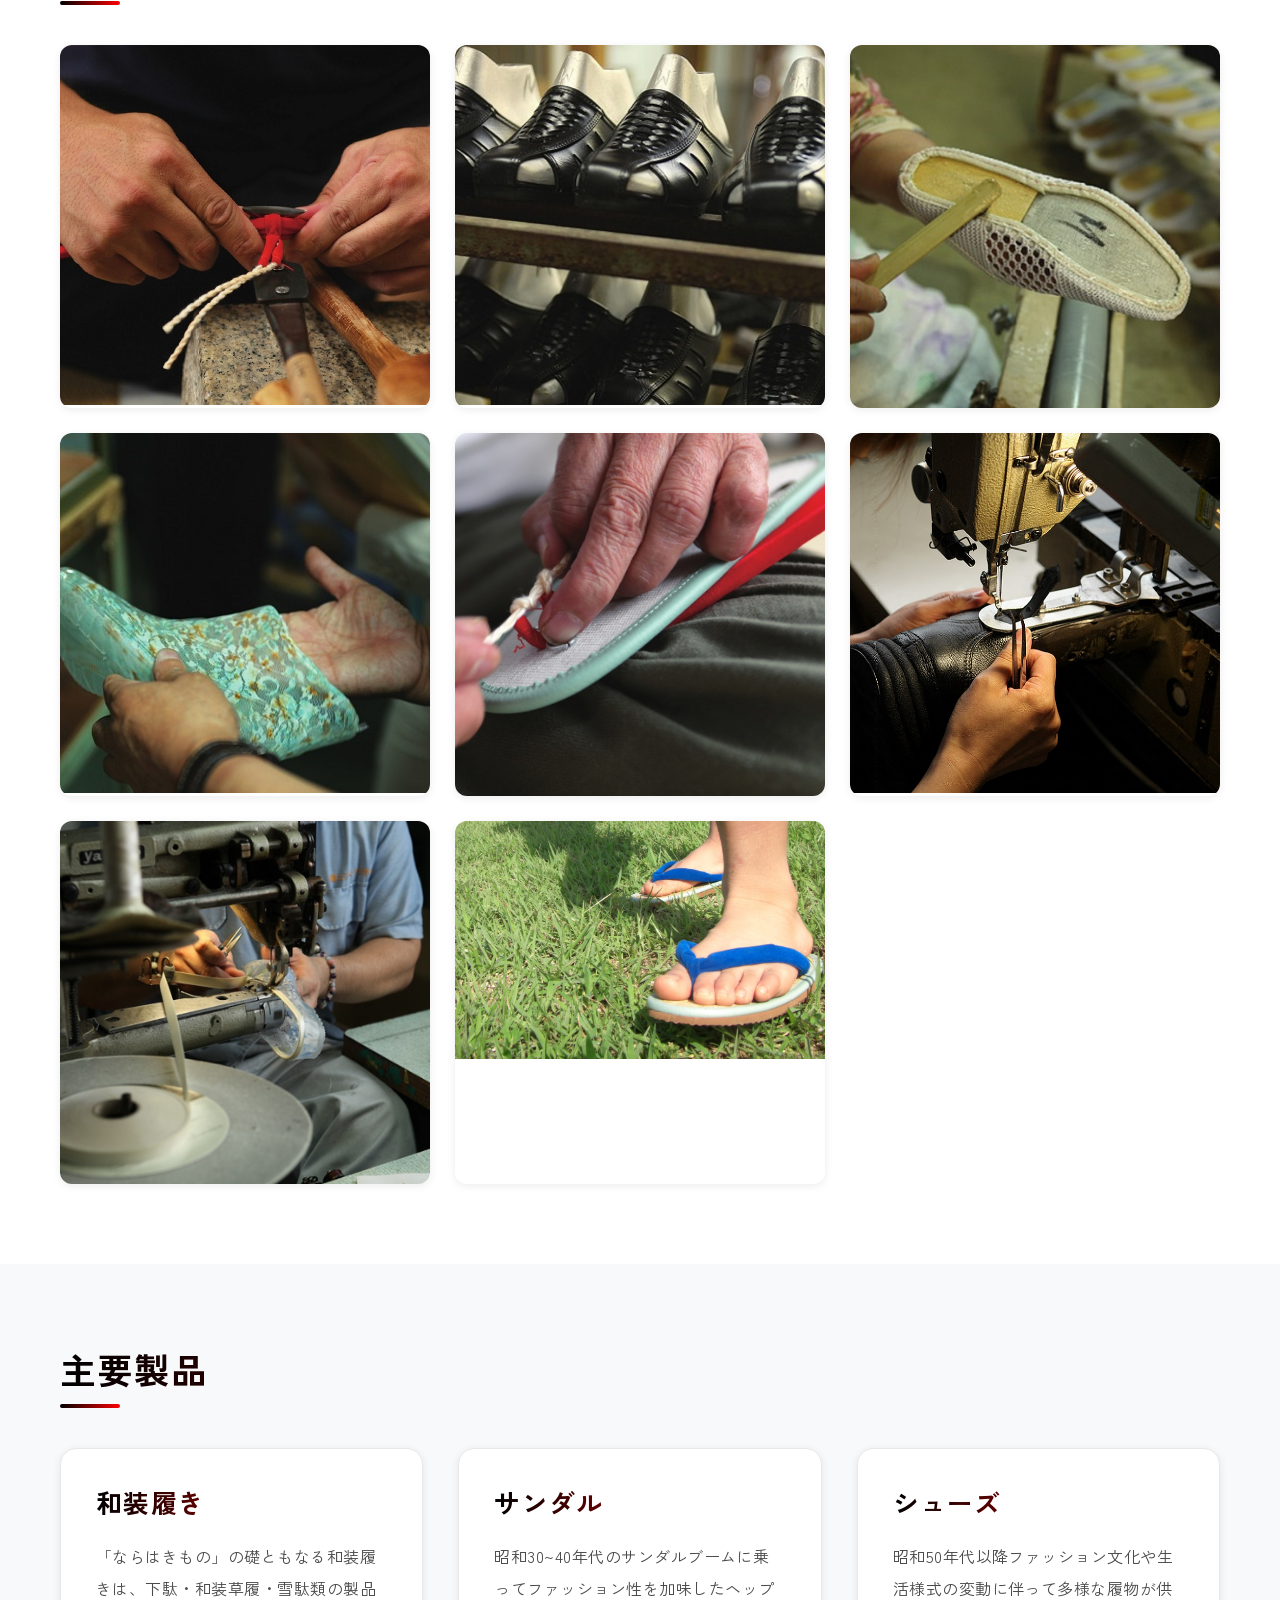
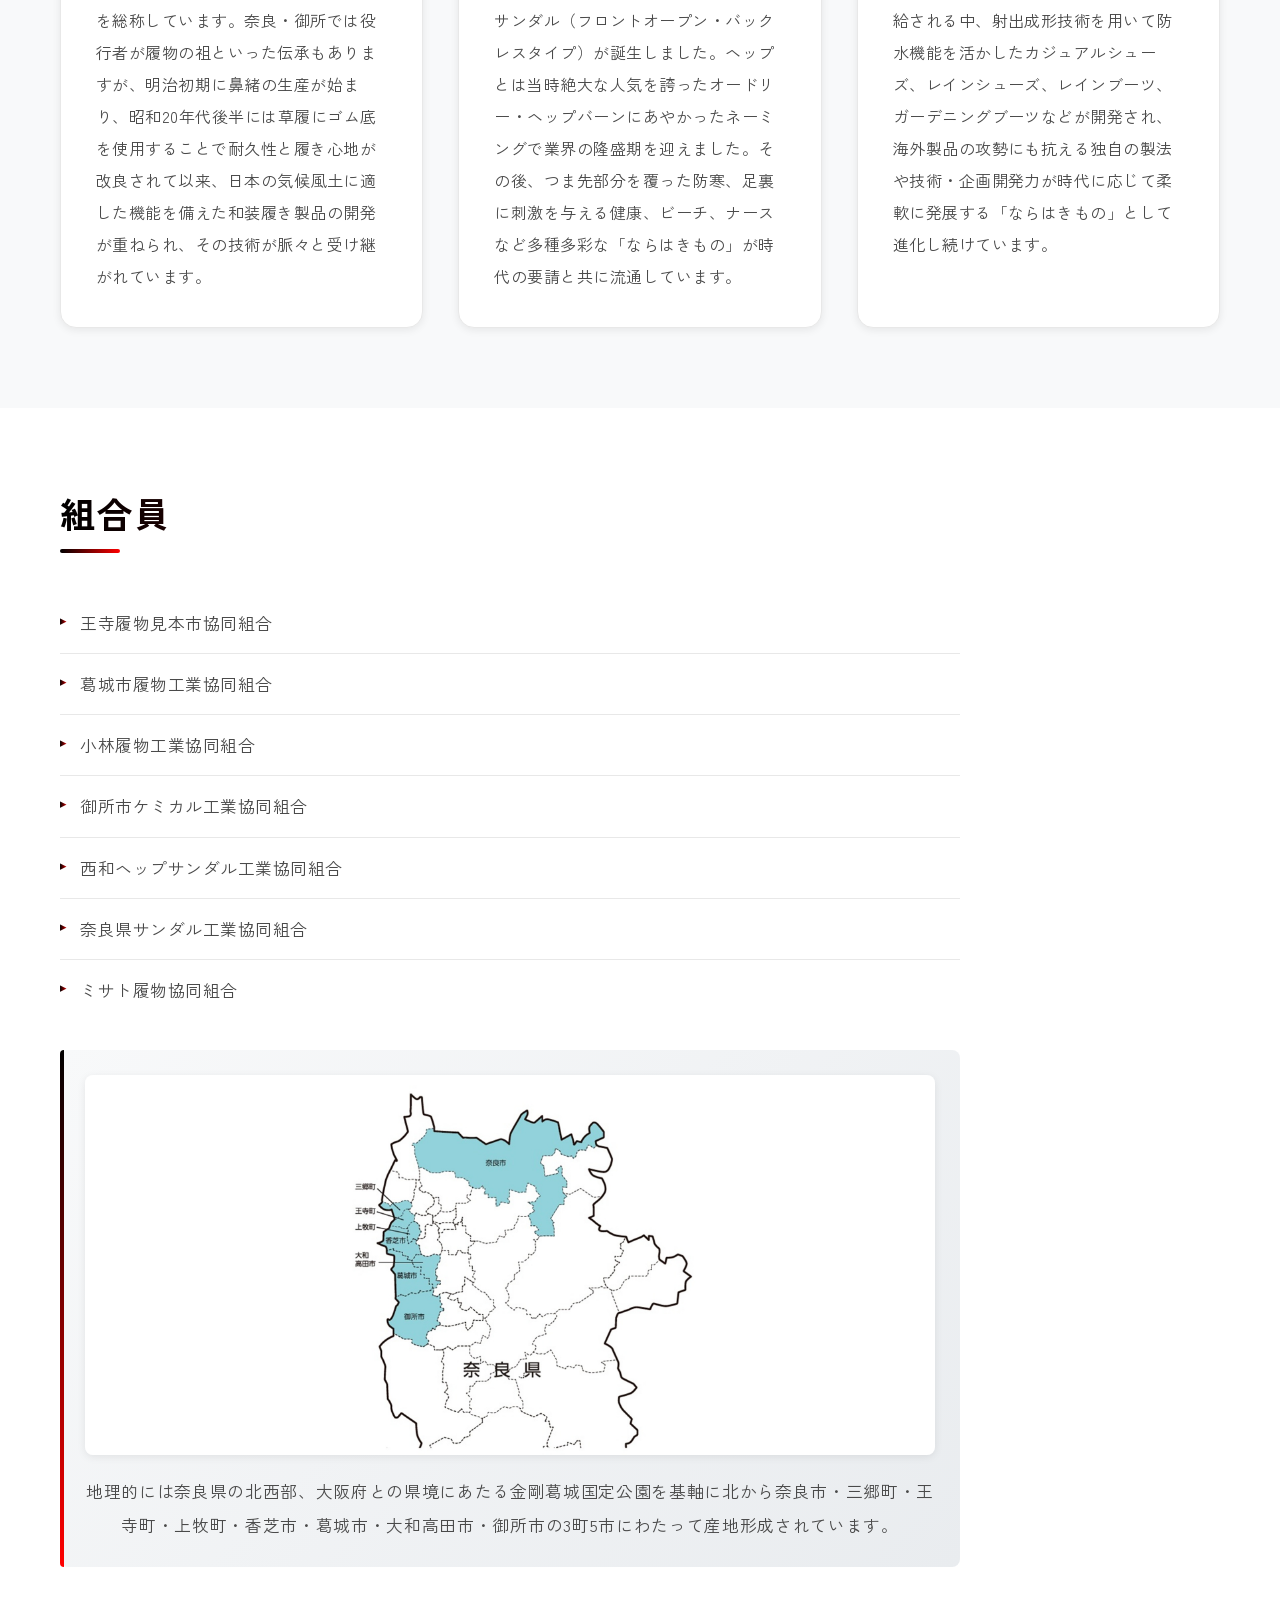
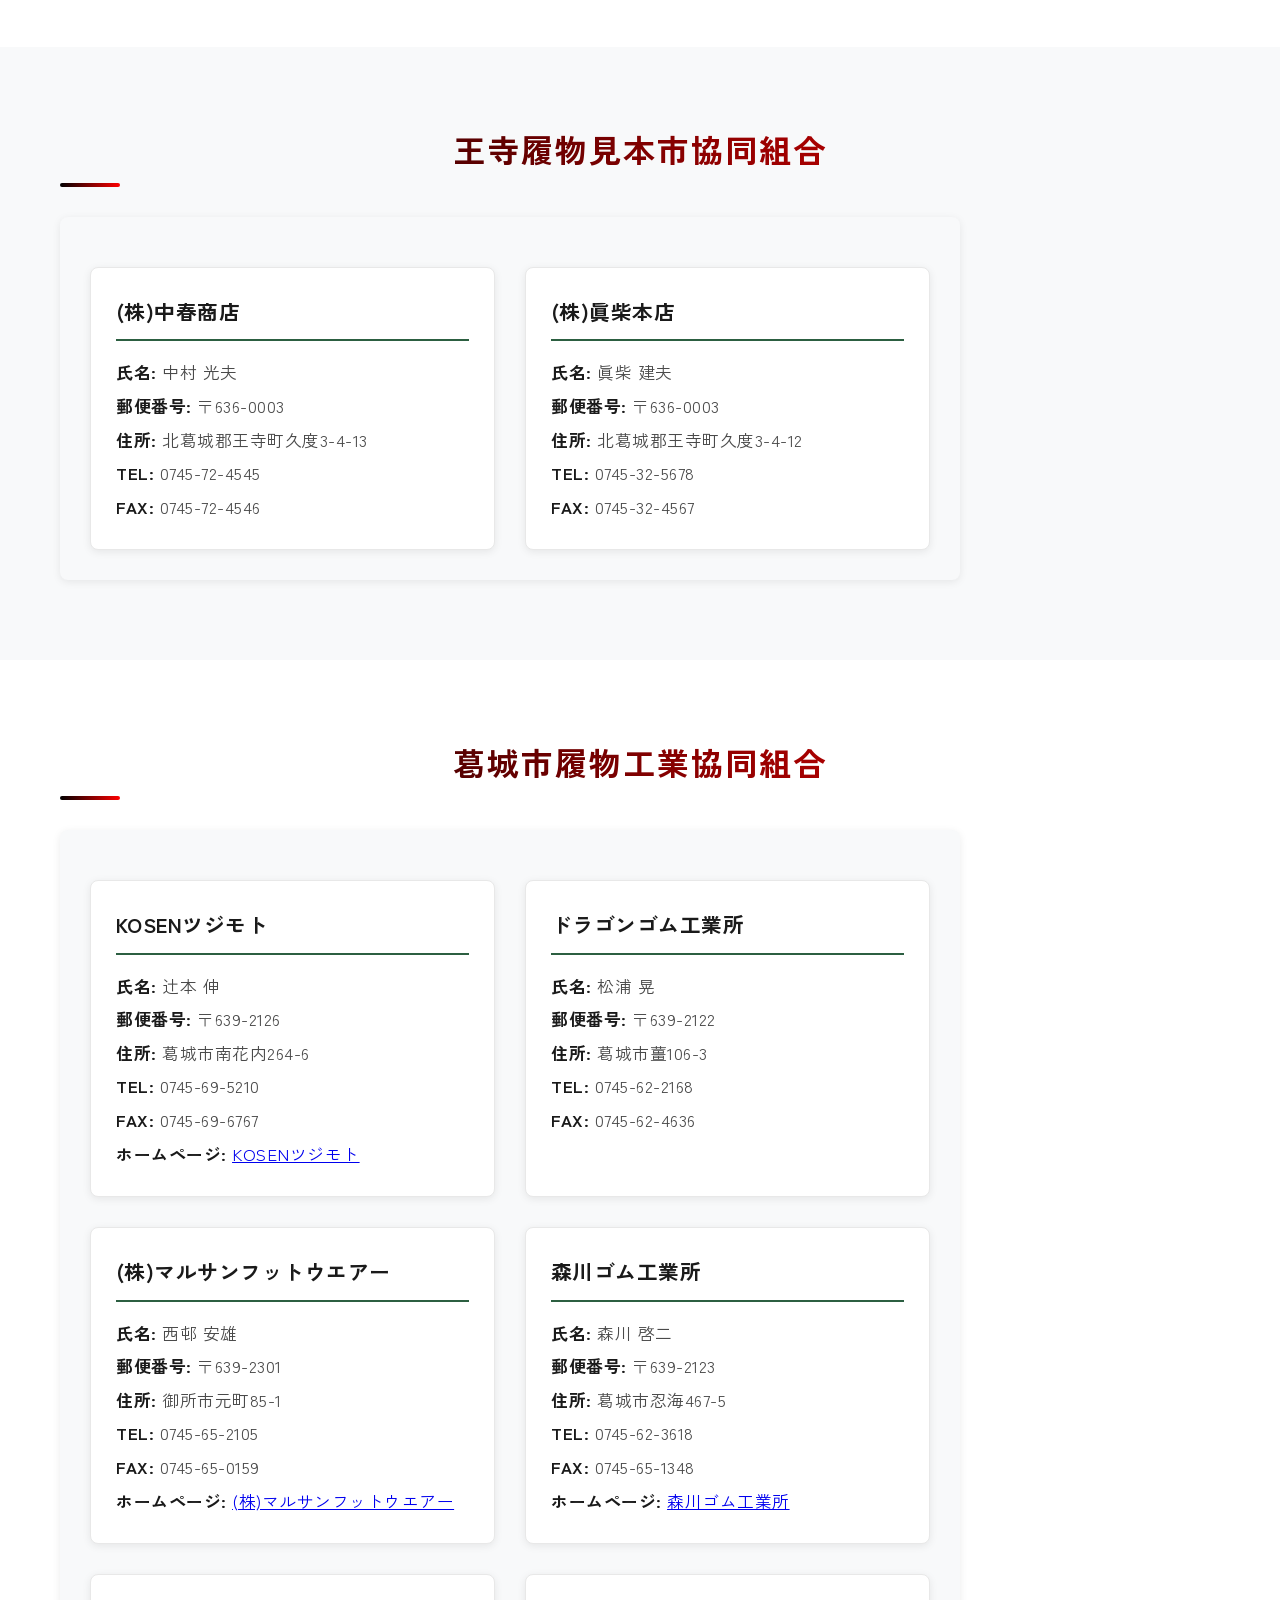
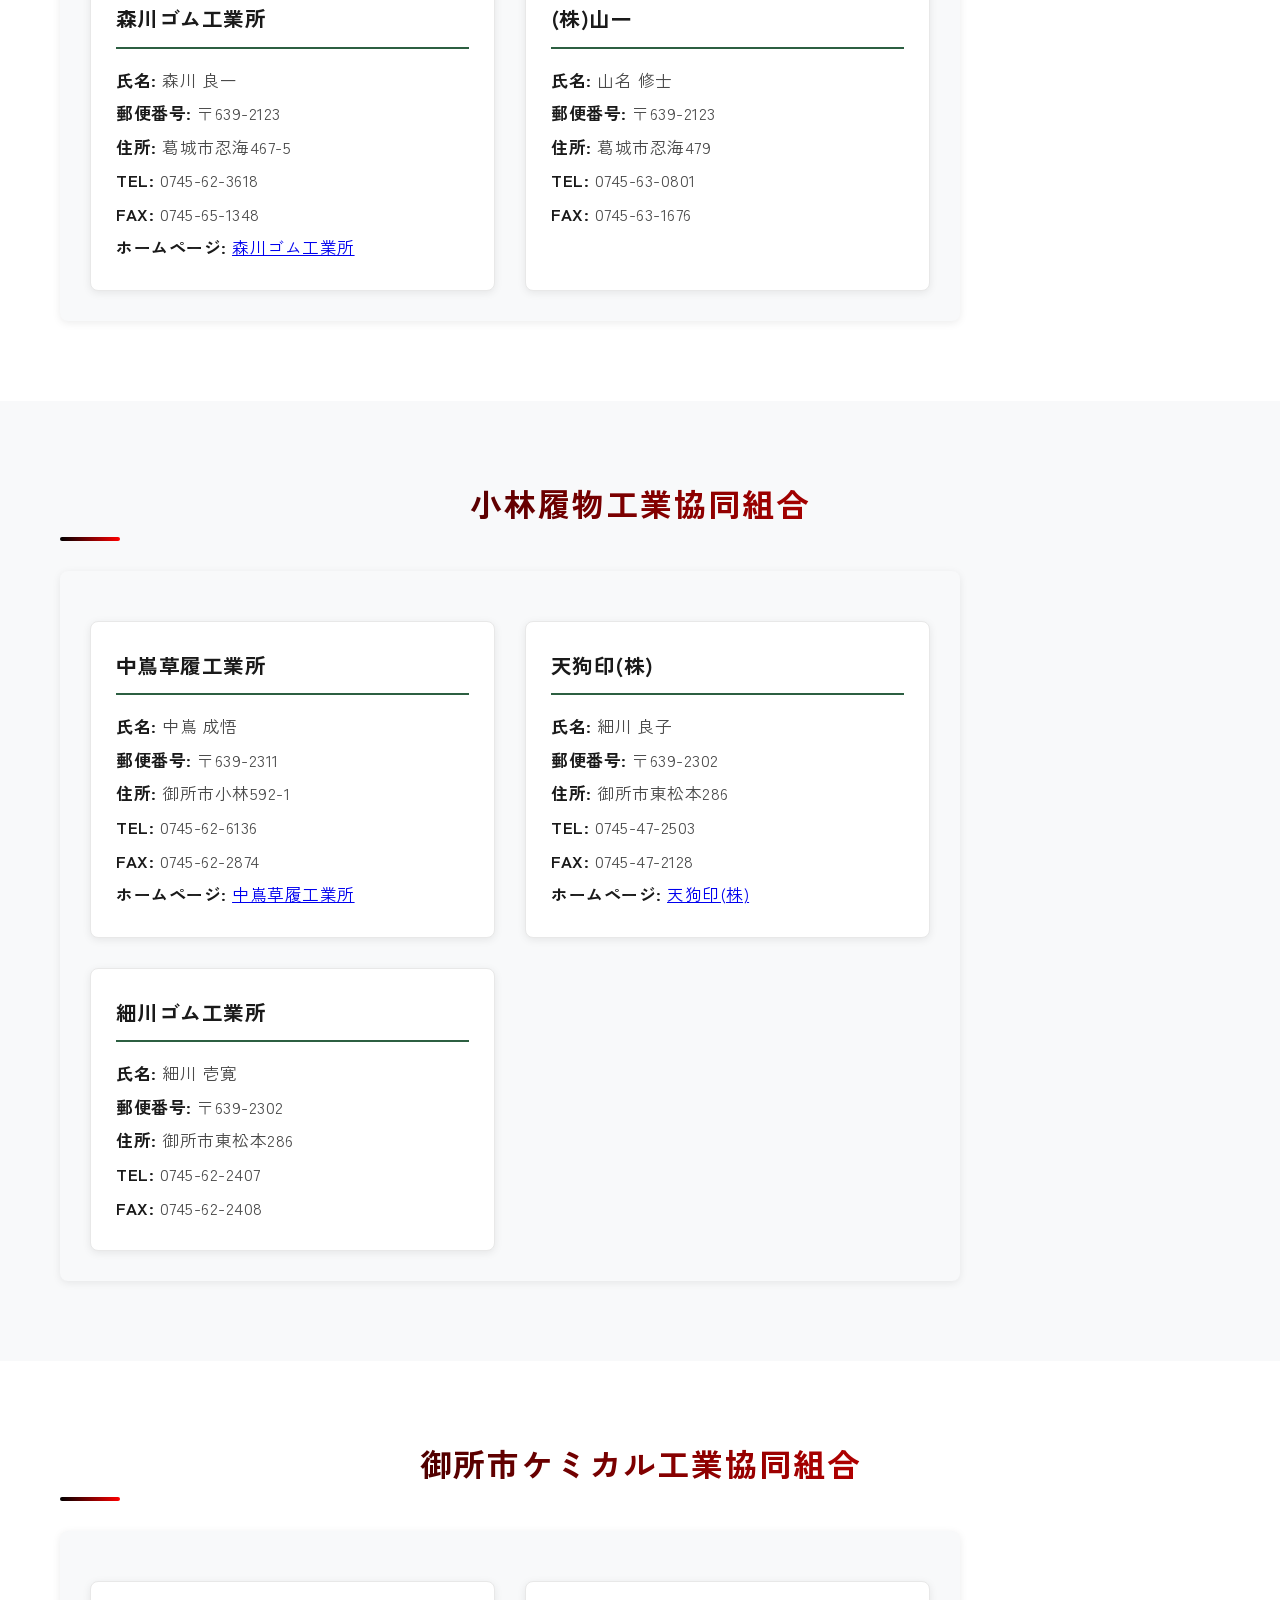
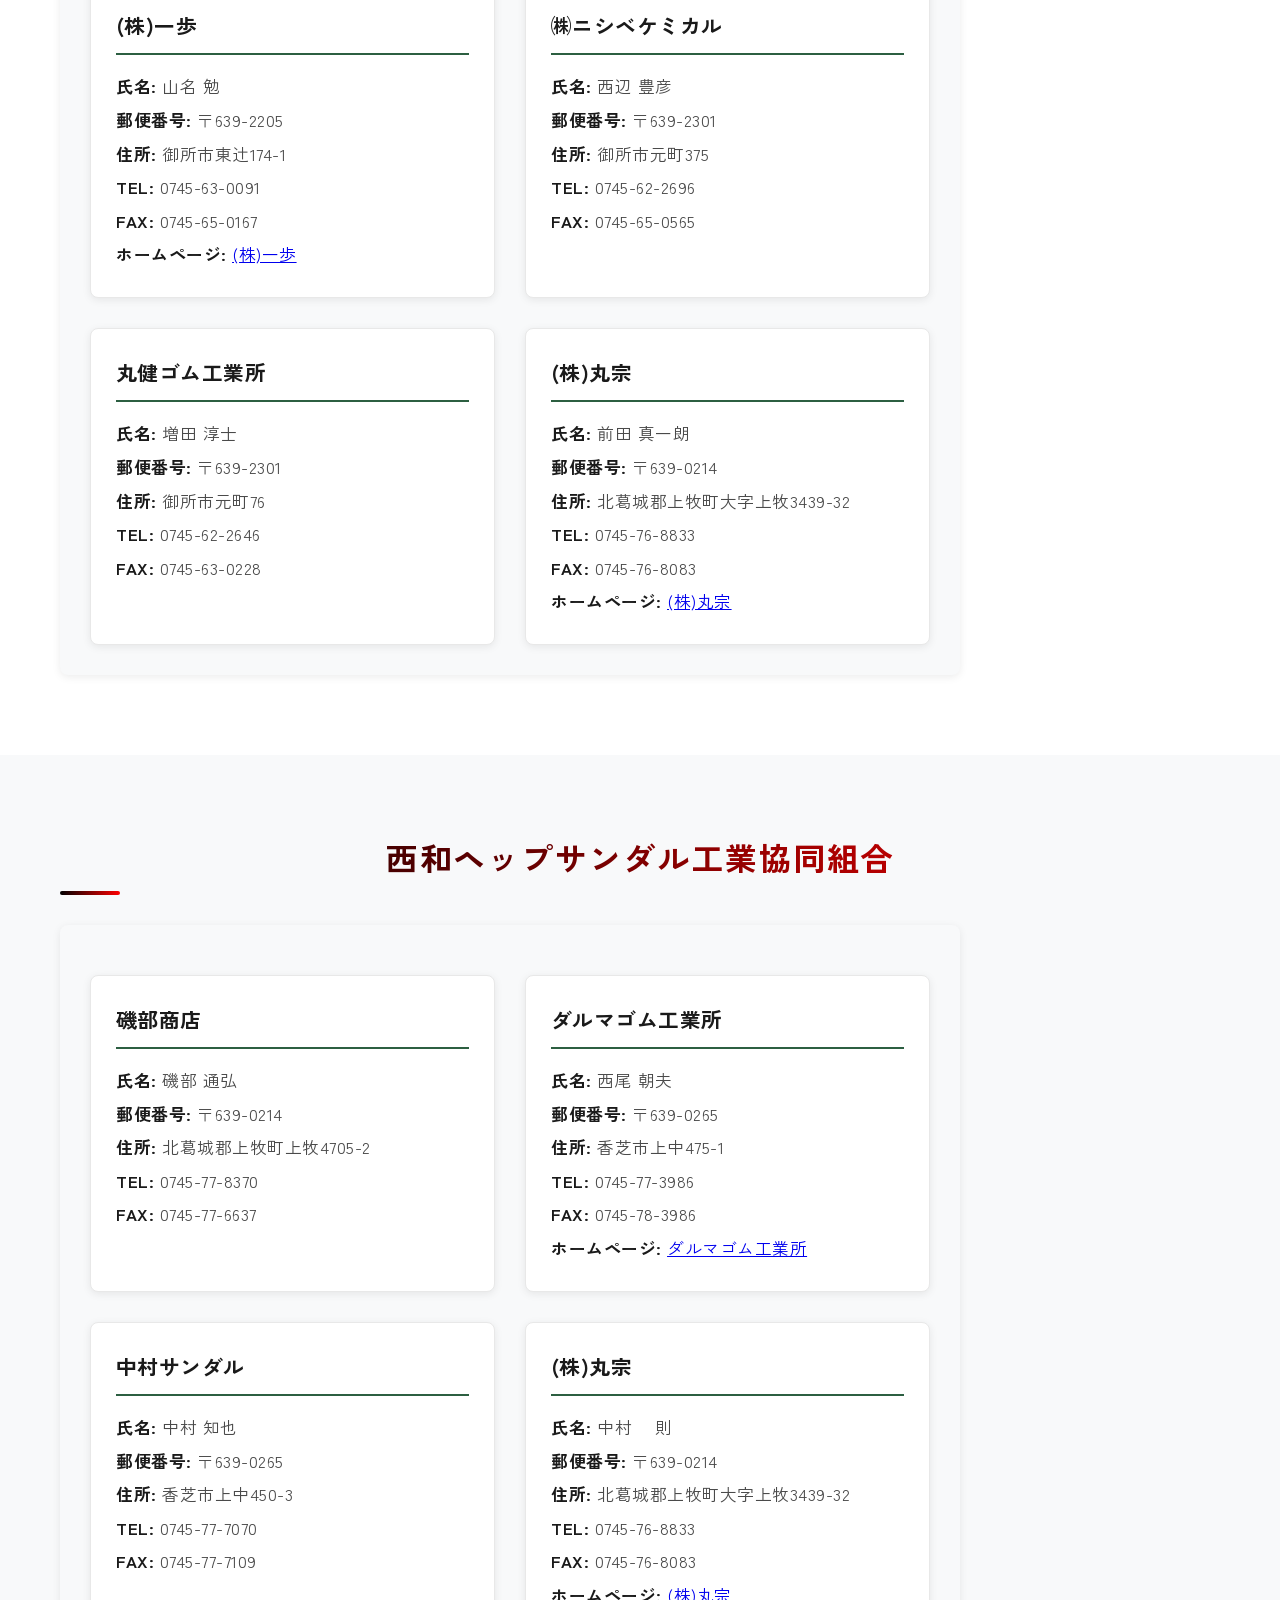
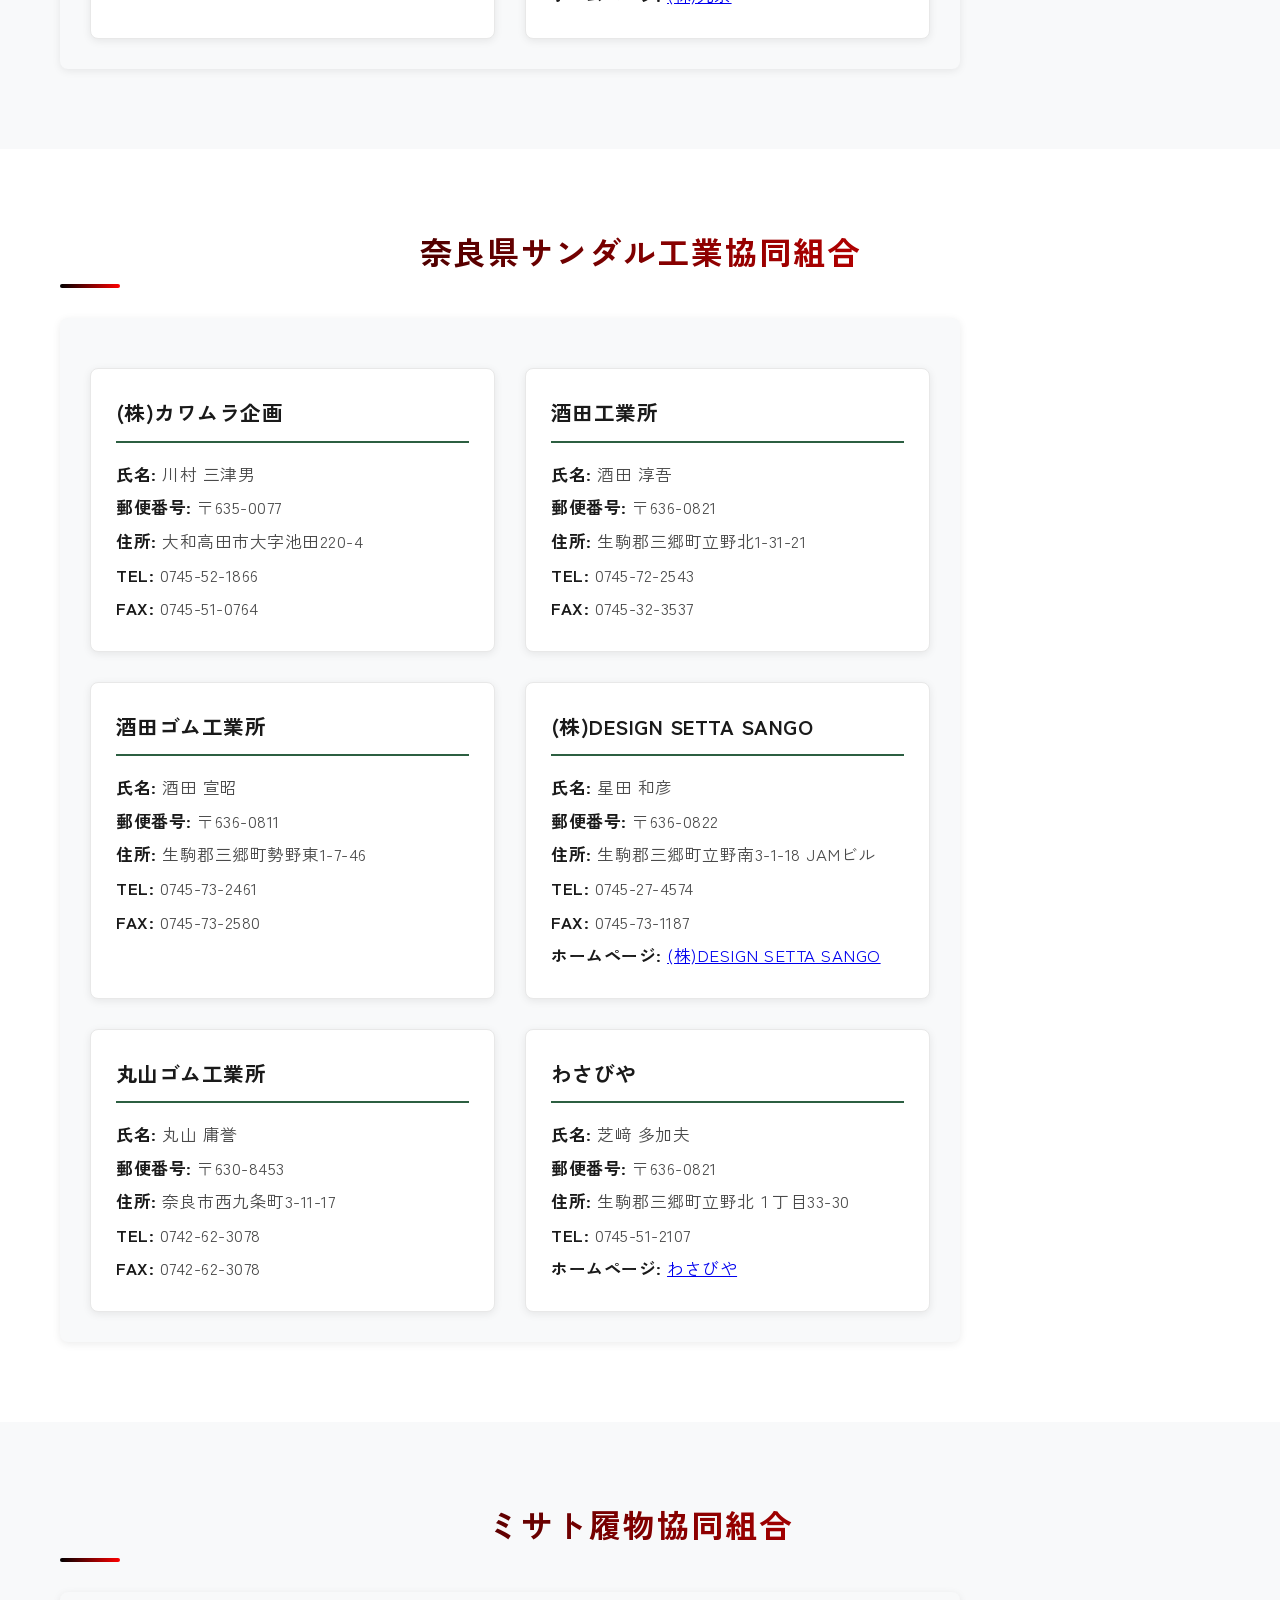
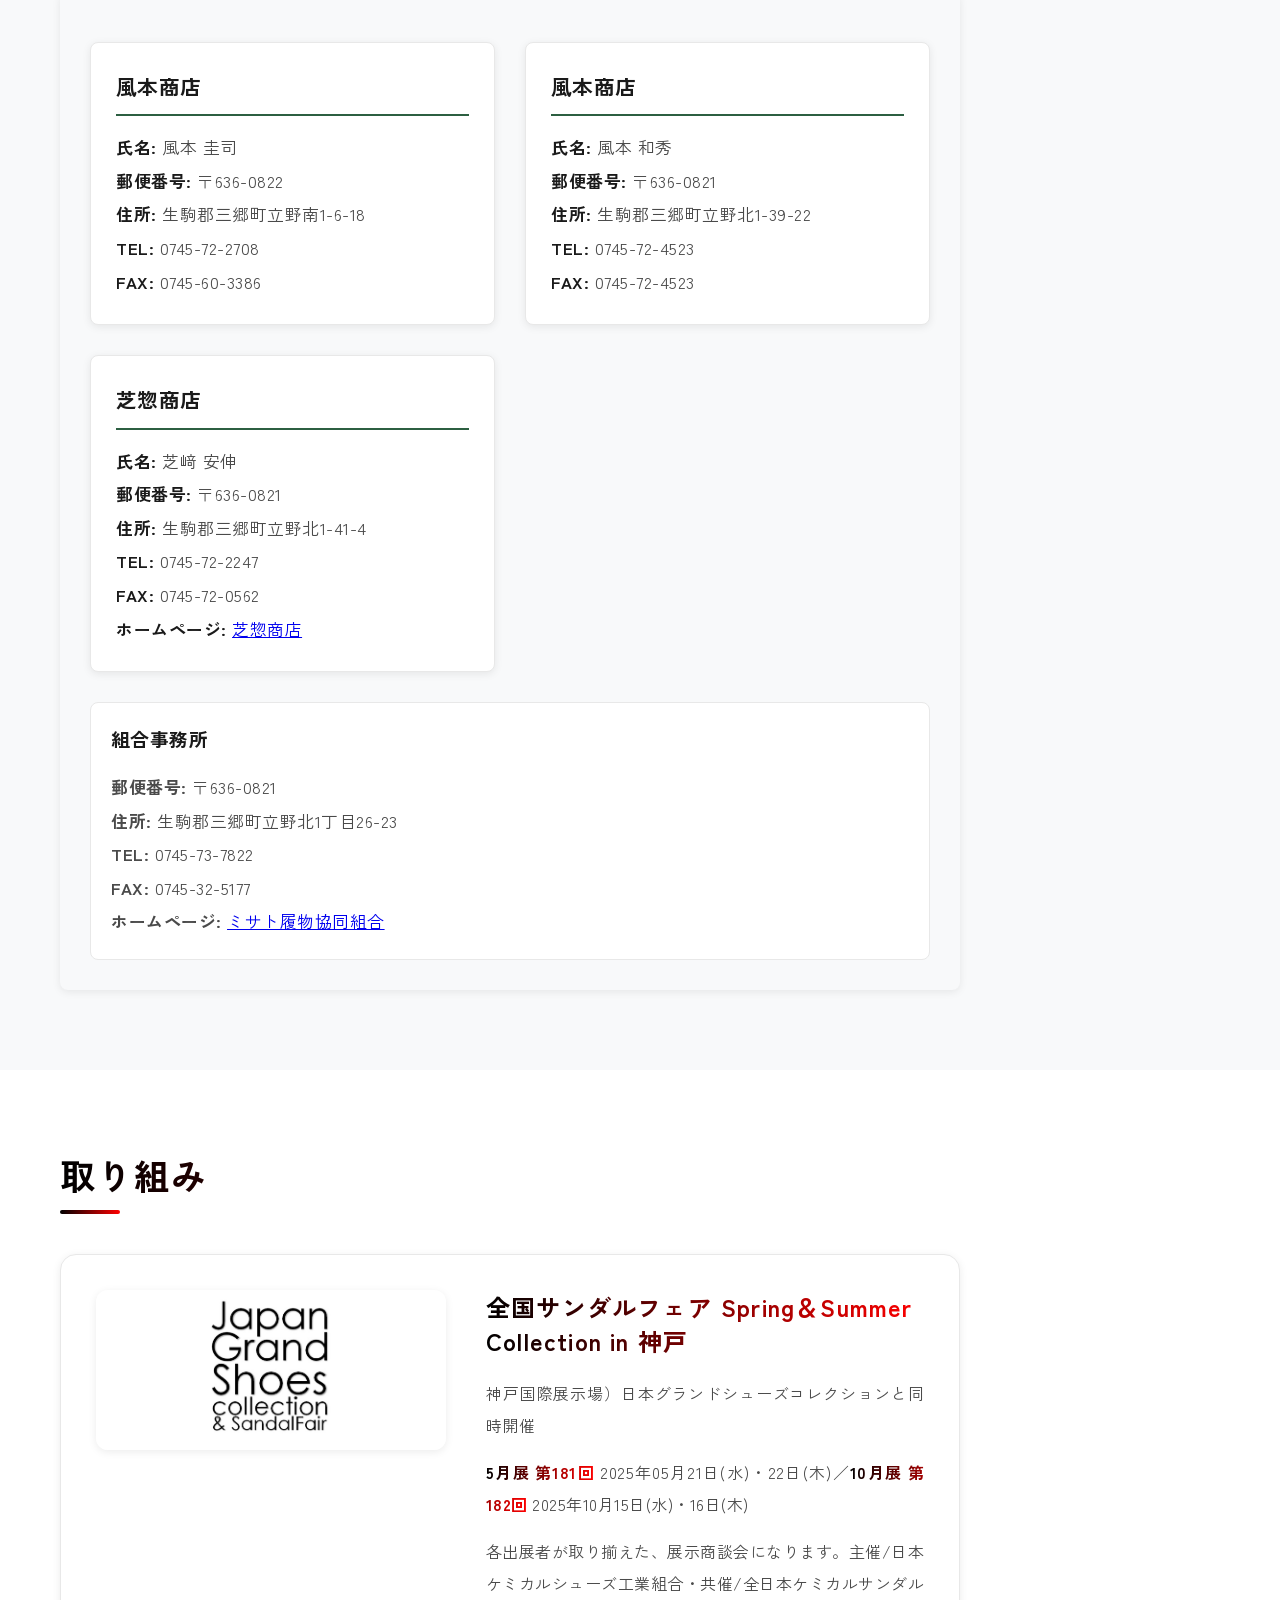
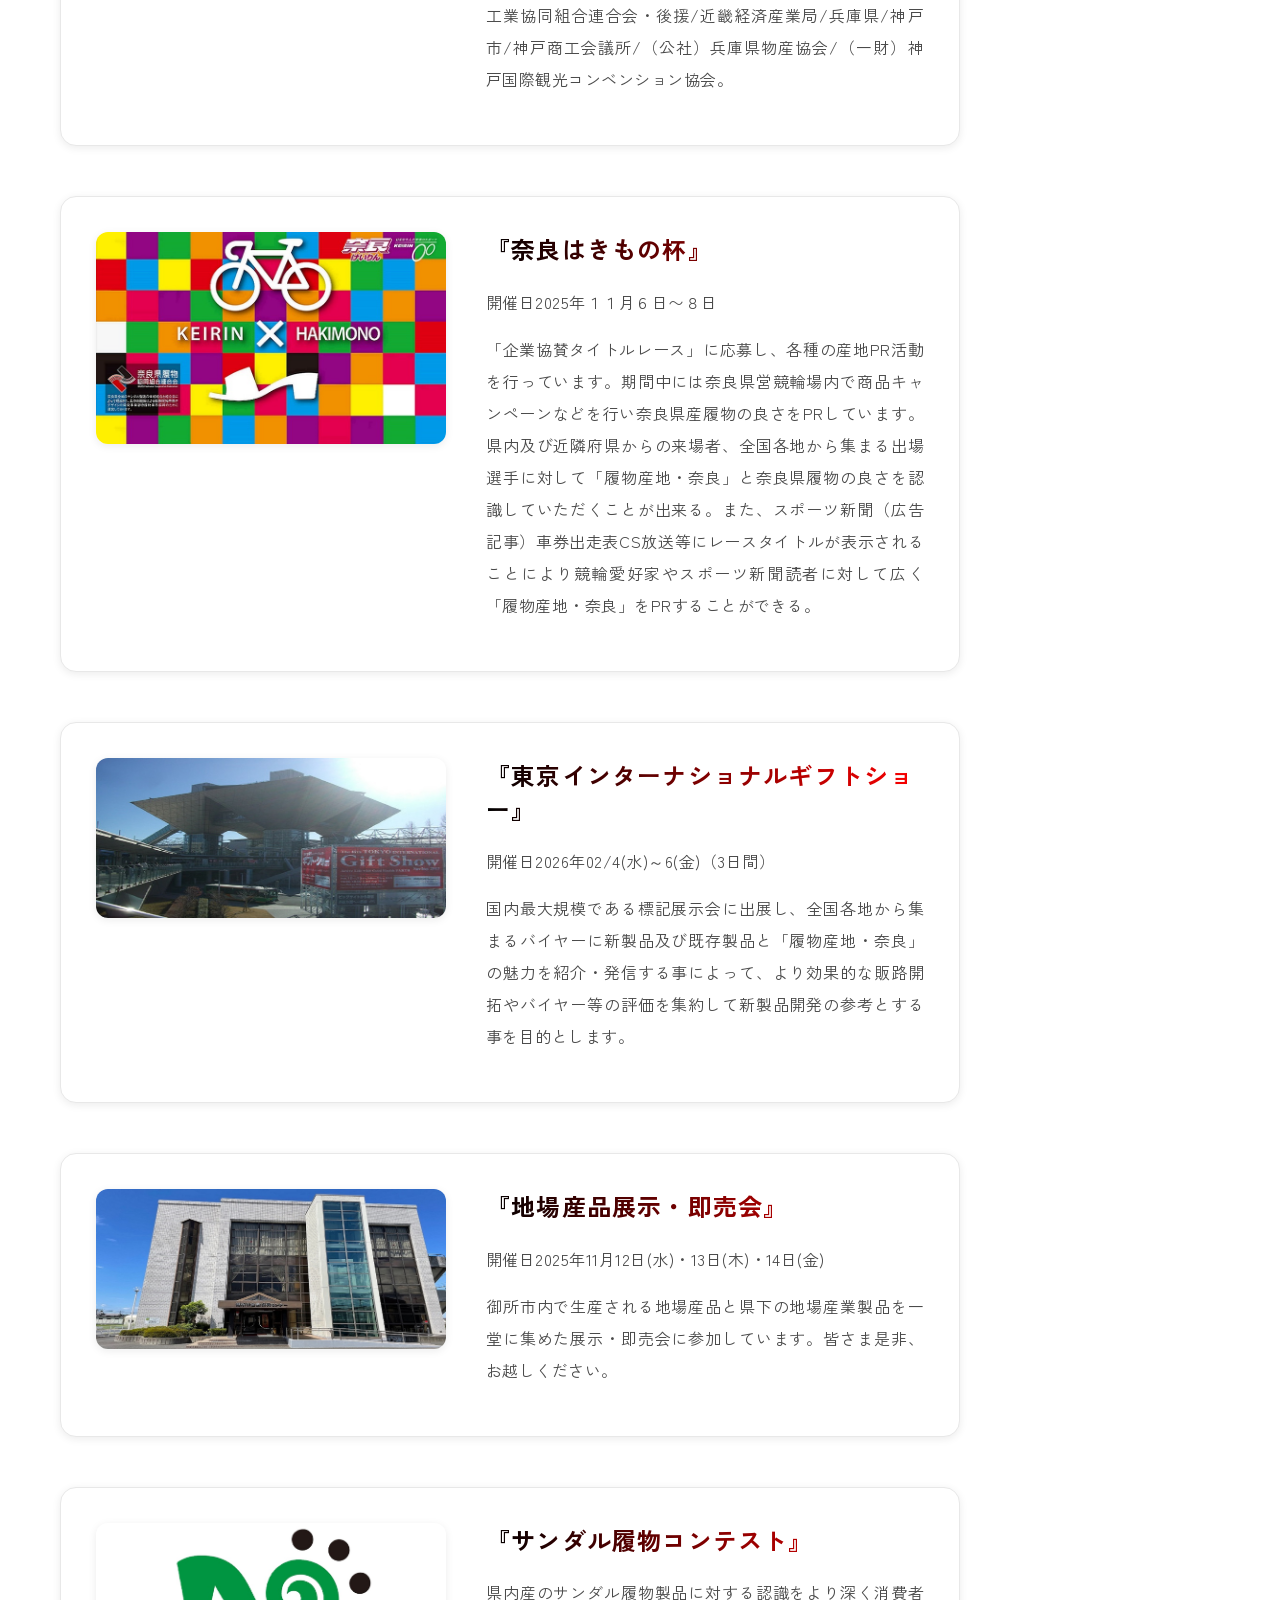
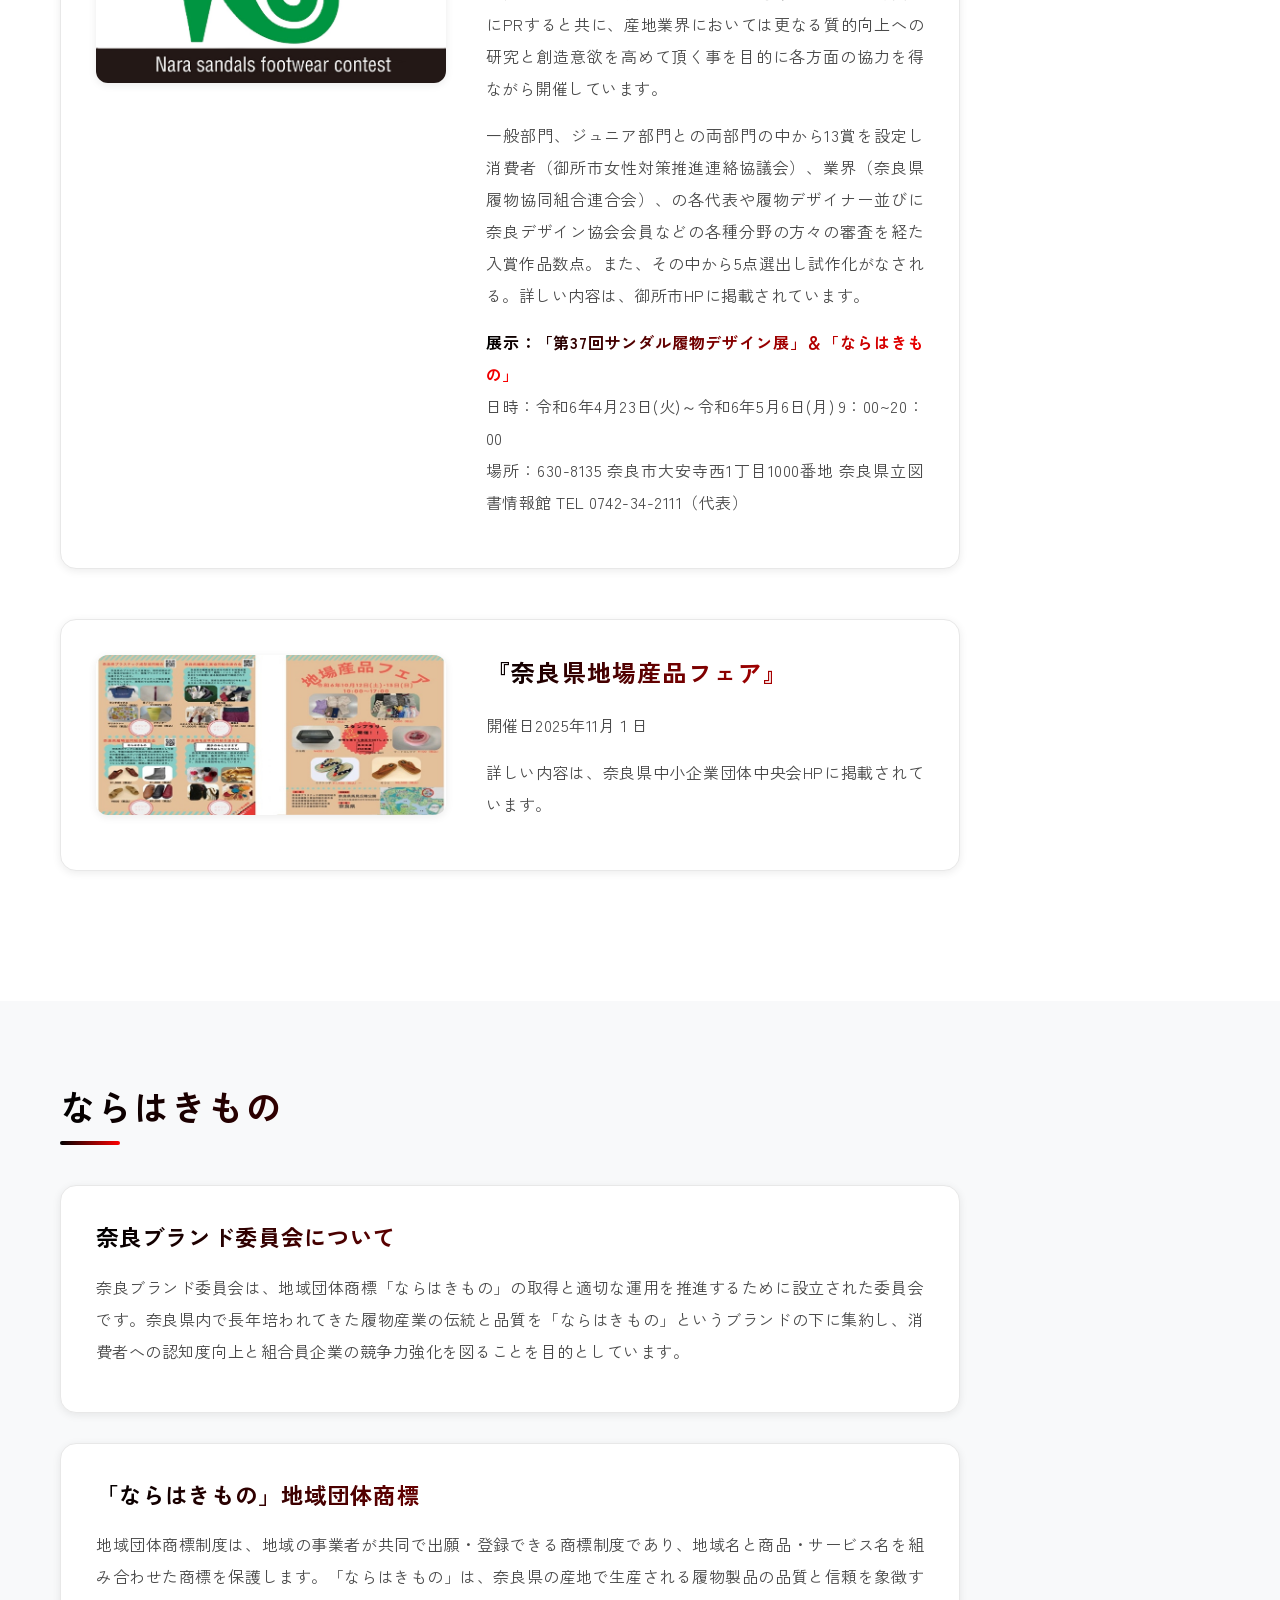
==== commit 7f4cd3f7: "組合員プロフィールのリンクラベルを URL → ホームページ/WEBSITE に変更 Co-Authored-By: Claude Opus 4.7 (1M context) <noreply@ant" ====
--- a/index.html
+++ b/index.html
@@ -233,7 +233,7 @@
                                     <strong>住所:</strong> 葛城市南花内264-6<br>
                                     <strong>TEL:</strong> 0745-69-5210<br>
                                     <strong>FAX:</strong> 0745-69-6767<br>
-                                    <strong>URL:</strong> <a href="https://www.eonet.ne.jp/~kosentujimoto/index.htm" target="_blank" rel="noopener">KOSENツジモト</a>
+                                    <strong>ホームページ:</strong> <a href="https://www.eonet.ne.jp/~kosentujimoto/index.htm" target="_blank" rel="noopener">KOSENツジモト</a>
                                 </p>
                                 <p lang="en">
                                     <strong>Representative:</strong> Shin Tsujimoto<br>
@@ -241,7 +241,7 @@
                                     <strong>Address:</strong> 264-6 Minamihanauchi, Katsuragi City, Nara<br>
                                     <strong>TEL:</strong> 0745-69-5210<br>
                                     <strong>FAX:</strong> 0745-69-6767<br>
-                                    <strong>URL:</strong> <a href="https://www.eonet.ne.jp/~kosentujimoto/index.htm" target="_blank" rel="noopener">KOSEN Tsujimoto</a>
+                                    <strong>WEBSITE:</strong> <a href="https://www.eonet.ne.jp/~kosentujimoto/index.htm" target="_blank" rel="noopener">KOSEN Tsujimoto</a>
                                 </p>
                             </div>
                             <div class="company-item">
@@ -271,7 +271,7 @@
                                     <strong>住所:</strong> 御所市元町85-1<br>
                                     <strong>TEL:</strong> 0745-65-2105<br>
                                     <strong>FAX:</strong> 0745-65-0159<br>
-                                    <strong>URL:</strong> <a href="https://marusanfootwear.com/" target="_blank" rel="noopener">(株)マルサンフットウエアー</a>
+                                    <strong>ホームページ:</strong> <a href="https://marusanfootwear.com/" target="_blank" rel="noopener">(株)マルサンフットウエアー</a>
                                 </p>
                                 <p lang="en">
                                     <strong>Representative:</strong> Yasuo Nishimura<br>
@@ -279,7 +279,7 @@
                                     <strong>Address:</strong> 85-1 Motomachi, Gose City, Nara<br>
                                     <strong>TEL:</strong> 0745-65-2105<br>
                                     <strong>FAX:</strong> 0745-65-0159<br>
-                                    <strong>URL:</strong> <a href="https://marusanfootwear.com/" target="_blank" rel="noopener">Marusan Footwear Co., Ltd.</a>
+                                    <strong>WEBSITE:</strong> <a href="https://marusanfootwear.com/" target="_blank" rel="noopener">Marusan Footwear Co., Ltd.</a>
                                 </p>
                             </div>
                             <div class="company-item">
@@ -291,7 +291,7 @@
                                     <strong>住所:</strong> 葛城市忍海467-5<br>
                                     <strong>TEL:</strong> 0745-62-3618<br>
                                     <strong>FAX:</strong> 0745-65-1348<br>
-                                    <strong>URL:</strong> <a href="https://maruryo.com/" target="_blank" rel="noopener">森川ゴム工業所</a>
+                                    <strong>ホームページ:</strong> <a href="https://maruryo.com/" target="_blank" rel="noopener">森川ゴム工業所</a>
                                 </p>
                                 <p lang="en">
                                     <strong>Representative:</strong> Keiji Morikawa<br>
@@ -299,7 +299,7 @@
                                     <strong>Address:</strong> 467-5 Oshimi, Katsuragi City, Nara<br>
                                     <strong>TEL:</strong> 0745-62-3618<br>
                                     <strong>FAX:</strong> 0745-65-1348<br>
-                                    <strong>URL:</strong> <a href="https://maruryo.com/" target="_blank" rel="noopener">Morikawa Rubber Works</a>
+                                    <strong>WEBSITE:</strong> <a href="https://maruryo.com/" target="_blank" rel="noopener">Morikawa Rubber Works</a>
                                 </p>
                             </div>
                             <div class="company-item">
@@ -311,7 +311,7 @@
                                     <strong>住所:</strong> 葛城市忍海467-5<br>
                                     <strong>TEL:</strong> 0745-62-3618<br>
                                     <strong>FAX:</strong> 0745-65-1348<br>
-                                    <strong>URL:</strong> <a href="https://maruryo.com/" target="_blank" rel="noopener">森川ゴム工業所</a>
+                                    <strong>ホームページ:</strong> <a href="https://maruryo.com/" target="_blank" rel="noopener">森川ゴム工業所</a>
                                 </p>
                                 <p lang="en">
                                     <strong>Representative:</strong> Ryōichi Morikawa<br>
@@ -319,7 +319,7 @@
                                     <strong>Address:</strong> 467-5 Oshimi, Katsuragi City, Nara<br>
                                     <strong>TEL:</strong> 0745-62-3618<br>
                                     <strong>FAX:</strong> 0745-65-1348<br>
-                                    <strong>URL:</strong> <a href="https://maruryo.com/" target="_blank" rel="noopener">Morikawa Rubber Works</a>
+                                    <strong>WEBSITE:</strong> <a href="https://maruryo.com/" target="_blank" rel="noopener">Morikawa Rubber Works</a>
                                 </p>
                             </div>
                             <div class="company-item">
@@ -361,7 +361,7 @@
                                     <strong>住所:</strong> 御所市小林592-1<br>
                                     <strong>TEL:</strong> 0745-62-6136<br>
                                     <strong>FAX:</strong> 0745-62-2874<br>
-                                    <strong>URL:</strong> <a href="https://r.goope.jp/nakajimazouri/" target="_blank" rel="noopener">中嶌草履工業所</a>
+                                    <strong>ホームページ:</strong> <a href="https://r.goope.jp/nakajimazouri/" target="_blank" rel="noopener">中嶌草履工業所</a>
                                 </p>
                                 <p lang="en">
                                     <strong>Representative:</strong> Seigo Nakashima<br>
@@ -369,7 +369,7 @@
                                     <strong>Address:</strong> 592-1 Kobayashi, Gose City, Nara<br>
                                     <strong>TEL:</strong> 0745-62-6136<br>
                                     <strong>FAX:</strong> 0745-62-2874<br>
-                                    <strong>URL:</strong> <a href="https://r.goope.jp/nakajimazouri/" target="_blank" rel="noopener">Nakashima Zōri Works</a>
+                                    <strong>WEBSITE:</strong> <a href="https://r.goope.jp/nakajimazouri/" target="_blank" rel="noopener">Nakashima Zōri Works</a>
                                 </p>
                             </div>
                             <div class="company-item">
@@ -381,7 +381,7 @@
                                     <strong>住所:</strong> 御所市東松本286<br>
                                     <strong>TEL:</strong> 0745-47-2503<br>
                                     <strong>FAX:</strong> 0745-47-2128<br>
-                                    <strong>URL:</strong> <a href="https://www.tengu-mark.com/" target="_blank" rel="noopener">天狗印(株)</a>
+                                    <strong>ホームページ:</strong> <a href="https://www.tengu-mark.com/" target="_blank" rel="noopener">天狗印(株)</a>
                                 </p>
                                 <p lang="en">
                                     <strong>Representative:</strong> Yoshiko Hosokawa<br>
@@ -389,7 +389,7 @@
                                     <strong>Address:</strong> 286 Higashimatsumoto, Gose City, Nara<br>
                                     <strong>TEL:</strong> 0745-47-2503<br>
                                     <strong>FAX:</strong> 0745-47-2128<br>
-                                    <strong>URL:</strong> <a href="https://www.tengu-mark.com/" target="_blank" rel="noopener">Tengu-Jirushi Co., Ltd.</a>
+                                    <strong>WEBSITE:</strong> <a href="https://www.tengu-mark.com/" target="_blank" rel="noopener">Tengu-Jirushi Co., Ltd.</a>
                                 </p>
                             </div>
                             <div class="company-item">
@@ -431,7 +431,7 @@
                                     <strong>住所:</strong> 御所市東辻174-1<br>
                                     <strong>TEL:</strong> 0745-63-0091<br>
                                     <strong>FAX:</strong> 0745-65-0167<br>
-                                    <strong>URL:</strong> <a href="https://www.narageta.jp/" target="_blank" rel="noopener">(株)一歩</a>
+                                    <strong>ホームページ:</strong> <a href="https://www.narageta.jp/" target="_blank" rel="noopener">(株)一歩</a>
                                 </p>
                                 <p lang="en">
                                     <strong>Representative:</strong> Tsutomu Yamana<br>
@@ -439,7 +439,7 @@
                                     <strong>Address:</strong> 174-1 Higashitsuji, Gose City, Nara<br>
                                     <strong>TEL:</strong> 0745-63-0091<br>
                                     <strong>FAX:</strong> 0745-65-0167<br>
-                                    <strong>URL:</strong> <a href="https://www.narageta.jp/" target="_blank" rel="noopener">Ippo Co., Ltd.</a>
+                                    <strong>WEBSITE:</strong> <a href="https://www.narageta.jp/" target="_blank" rel="noopener">Ippo Co., Ltd.</a>
                                 </p>
                             </div>
                             <div class="company-item">
@@ -487,7 +487,7 @@
                                     <strong>住所:</strong> 北葛城郡上牧町大字上牧3439-32<br>
                                     <strong>TEL:</strong> 0745-76-8833<br>
                                     <strong>FAX:</strong> 0745-76-8083<br>
-                                    <strong>URL:</strong> <a href="https://www.nara-marusou.com/" target="_blank" rel="noopener">(株)丸宗</a>
+                                    <strong>ホームページ:</strong> <a href="https://www.nara-marusou.com/" target="_blank" rel="noopener">(株)丸宗</a>
                                 </p>
                                 <p lang="en">
                                     <strong>Representative:</strong> Shin'ichirō Maeda<br>
@@ -495,7 +495,7 @@
                                     <strong>Address:</strong> 3439-32 Ōaza Kanmaki, Kanmaki-chō, Kitakatsuragi-gun, Nara<br>
                                     <strong>TEL:</strong> 0745-76-8833<br>
                                     <strong>FAX:</strong> 0745-76-8083<br>
-                                    <strong>URL:</strong> <a href="https://www.nara-marusou.com/" target="_blank" rel="noopener">Marusō Co., Ltd.</a>
+                                    <strong>WEBSITE:</strong> <a href="https://www.nara-marusou.com/" target="_blank" rel="noopener">Marusō Co., Ltd.</a>
                                 </p>
                             </div>
                         </div>
@@ -537,7 +537,7 @@
                                     <strong>住所:</strong> 香芝市上中475-1<br>
                                     <strong>TEL:</strong> 0745-77-3986<br>
                                     <strong>FAX:</strong> 0745-78-3986<br>
-                                    <strong>URL:</strong> <a href="https://www.pirogue.jp/about" target="_blank" rel="noopener">ダルマゴム工業所</a>
+                                    <strong>ホームページ:</strong> <a href="https://www.pirogue.jp/about" target="_blank" rel="noopener">ダルマゴム工業所</a>
                                 </p>
                                 <p lang="en">
                                     <strong>Representative:</strong> Asao Nishio<br>
@@ -545,7 +545,7 @@
                                     <strong>Address:</strong> 475-1 Kaminaka, Kashiba City, Nara<br>
                                     <strong>TEL:</strong> 0745-77-3986<br>
                                     <strong>FAX:</strong> 0745-78-3986<br>
-                                    <strong>URL:</strong> <a href="https://www.pirogue.jp/about" target="_blank" rel="noopener">Daruma Rubber Works</a>
+                                    <strong>WEBSITE:</strong> <a href="https://www.pirogue.jp/about" target="_blank" rel="noopener">Daruma Rubber Works</a>
                                 </p>
                             </div>
                             <div class="company-item">
@@ -575,7 +575,7 @@
                                     <strong>住所:</strong> 北葛城郡上牧町大字上牧3439-32<br>
                                     <strong>TEL:</strong> 0745-76-8833<br>
                                     <strong>FAX:</strong> 0745-76-8083<br>
-                                    <strong>URL:</strong> <a href="https://www.nara-marusou.com/" target="_blank" rel="noopener">(株)丸宗</a>
+                                    <strong>ホームページ:</strong> <a href="https://www.nara-marusou.com/" target="_blank" rel="noopener">(株)丸宗</a>
                                 </p>
                                 <p lang="en">
                                     <strong>Representative:</strong> Yoshinori Nakamura<br>
@@ -583,7 +583,7 @@
                                     <strong>Address:</strong> 3439-32 Ōaza Kanmaki, Kanmaki-chō, Kitakatsuragi-gun, Nara<br>
                                     <strong>TEL:</strong> 0745-76-8833<br>
                                     <strong>FAX:</strong> 0745-76-8083<br>
-                                    <strong>URL:</strong> <a href="https://www.nara-marusou.com/" target="_blank" rel="noopener">Marusō Co., Ltd.</a>
+                                    <strong>WEBSITE:</strong> <a href="https://www.nara-marusou.com/" target="_blank" rel="noopener">Marusō Co., Ltd.</a>
                                 </p>
                             </div>
                         </div>
@@ -661,7 +661,7 @@
                                     <strong>住所:</strong> 生駒郡三郷町立野南3-1-18 JAMビル<br>
                                     <strong>TEL:</strong> 0745-27-4574<br>
                                     <strong>FAX:</strong> 0745-73-1187<br>
-                                    <strong>URL:</strong> <a href="https://designsetta.jp/" target="_blank" rel="noopener">(株)DESIGN SETTA SANGO</a>
+                                    <strong>ホームページ:</strong> <a href="https://designsetta.jp/" target="_blank" rel="noopener">(株)DESIGN SETTA SANGO</a>
                                 </p>
                                 <p lang="en">
                                     <strong>Representative:</strong> Kazuhiko Hoshida<br>
@@ -669,7 +669,7 @@
                                     <strong>Address:</strong> 3-1-18 Tatsunominami, Sangō-chō, Ikoma-gun, Nara, JAM Bldg.<br>
                                     <strong>TEL:</strong> 0745-27-4574<br>
                                     <strong>FAX:</strong> 0745-73-1187<br>
-                                    <strong>URL:</strong> <a href="https://designsetta.jp/" target="_blank" rel="noopener">DESIGN SETTA SANGO Co., Ltd.</a>
+                                    <strong>WEBSITE:</strong> <a href="https://designsetta.jp/" target="_blank" rel="noopener">DESIGN SETTA SANGO Co., Ltd.</a>
                                 </p>
                             </div>
                             <div class="company-item">
@@ -698,14 +698,14 @@
                                     <strong>郵便番号:</strong> 〒636-0821<br>
                                     <strong>住所:</strong> 生駒郡三郷町立野北１丁目33-30<br>
                                     <strong>TEL:</strong> 0745-51-2107<br>
-                                    <strong>URL:</strong> <a href="https://wasabiya.store/" target="_blank" rel="noopener">わさびや</a>
+                                    <strong>ホームページ:</strong> <a href="https://wasabiya.store/" target="_blank" rel="noopener">わさびや</a>
                                 </p>
                                 <p lang="en">
                                     <strong>Representative:</strong> Takao Shibasaki<br>
                                     <strong>Postal Code:</strong> 〒636-0821<br>
                                     <strong>Address:</strong> 1-33-30 Tatsunokita, Sangō-chō, Ikoma-gun, Nara<br>
                                     <strong>TEL:</strong> 0745-51-2107<br>
-                                    <strong>URL:</strong> <a href="https://wasabiya.store/" target="_blank" rel="noopener">Wasabiya</a>
+                                    <strong>WEBSITE:</strong> <a href="https://wasabiya.store/" target="_blank" rel="noopener">Wasabiya</a>
                                 </p>
                             </div>
                         </div>
@@ -765,7 +765,7 @@
                                     <strong>住所:</strong> 生駒郡三郷町立野北1-41-4<br>
                                     <strong>TEL:</strong> 0745-72-2247<br>
                                     <strong>FAX:</strong> 0745-72-0562<br>
-                                    <strong>URL:</strong> <a href="https://sibasou.jp/" target="_blank" rel="noopener">芝惣商店</a>
+                                    <strong>ホームページ:</strong> <a href="https://sibasou.jp/" target="_blank" rel="noopener">芝惣商店</a>
                                 </p>
                                 <p lang="en">
                                     <strong>Representative:</strong> Yasunobu Shibasaki<br>
@@ -773,7 +773,7 @@
                                     <strong>Address:</strong> 1-41-4 Tatsunokita, Sangō-chō, Ikoma-gun, Nara<br>
                                     <strong>TEL:</strong> 0745-72-2247<br>
                                     <strong>FAX:</strong> 0745-72-0562<br>
-                                    <strong>URL:</strong> <a href="https://sibasou.jp/" target="_blank" rel="noopener">Shibasō Shōten</a>
+                                    <strong>WEBSITE:</strong> <a href="https://sibasou.jp/" target="_blank" rel="noopener">Shibasō Shōten</a>
                                 </p>
                             </div>
                         </div>
@@ -786,14 +786,14 @@
                                 <strong>住所:</strong> 生駒郡三郷町立野北1丁目26-23<br>
                                 <strong>TEL:</strong> 0745-73-7822<br>
                                 <strong>FAX:</strong> 0745-32-5177<br>
-                                <strong>URL:</strong> <a href="https://www.misatokko.jp/" target="_blank" rel="noopener">ミサト履物協同組合</a>
+                                <strong>ホームページ:</strong> <a href="https://www.misatokko.jp/" target="_blank" rel="noopener">ミサト履物協同組合</a>
                             </p>
                             <p lang="en" style="margin: 0; color: var(--text-secondary); line-height: 2;">
                                 <strong>Postal Code:</strong> 〒636-0821<br>
                                 <strong>Address:</strong> 1-26-23 Tatsunokita, Sangō-chō, Ikoma-gun, Nara<br>
                                 <strong>TEL:</strong> 0745-73-7822<br>
                                 <strong>FAX:</strong> 0745-32-5177<br>
-                                <strong>URL:</strong> <a href="https://www.misatokko.jp/" target="_blank" rel="noopener">Misato Footwear Cooperative</a>
+                                <strong>WEBSITE:</strong> <a href="https://www.misatokko.jp/" target="_blank" rel="noopener">Misato Footwear Cooperative</a>
                             </p>
                         </div>
                     </div>
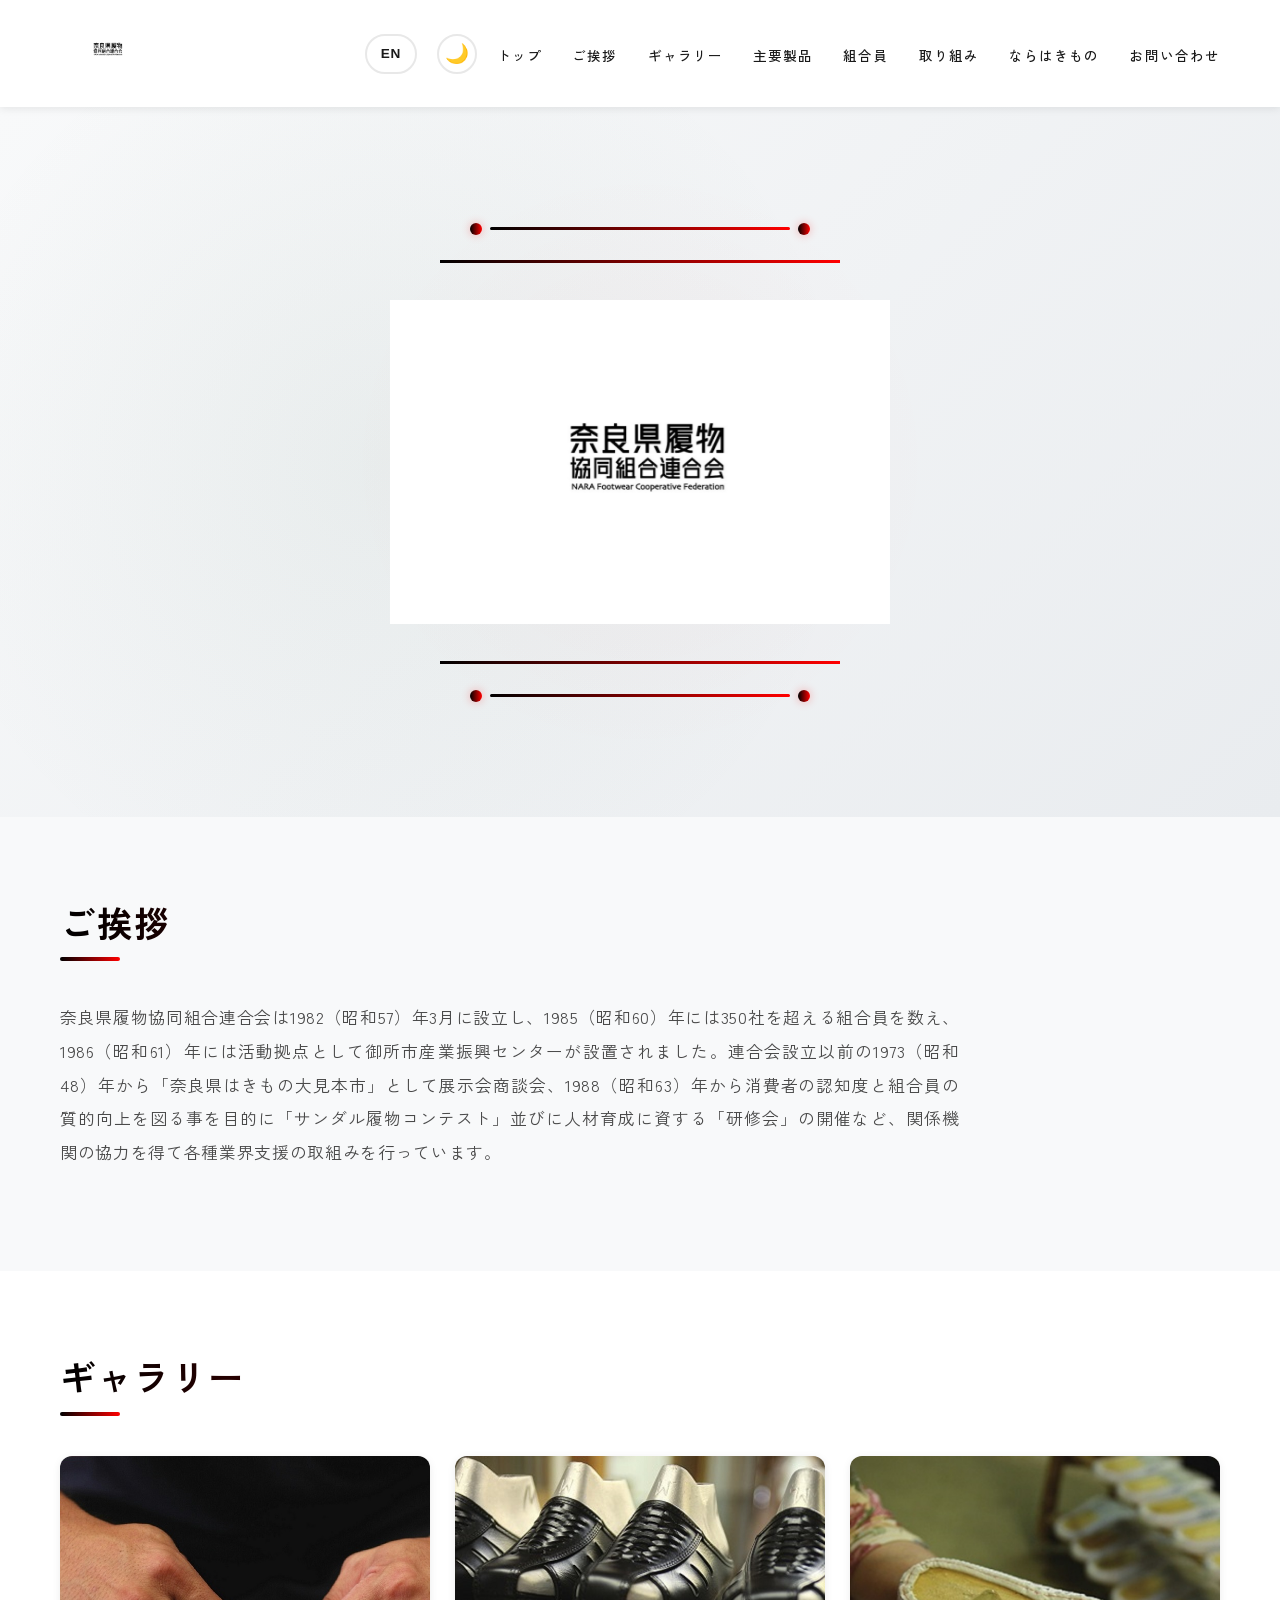
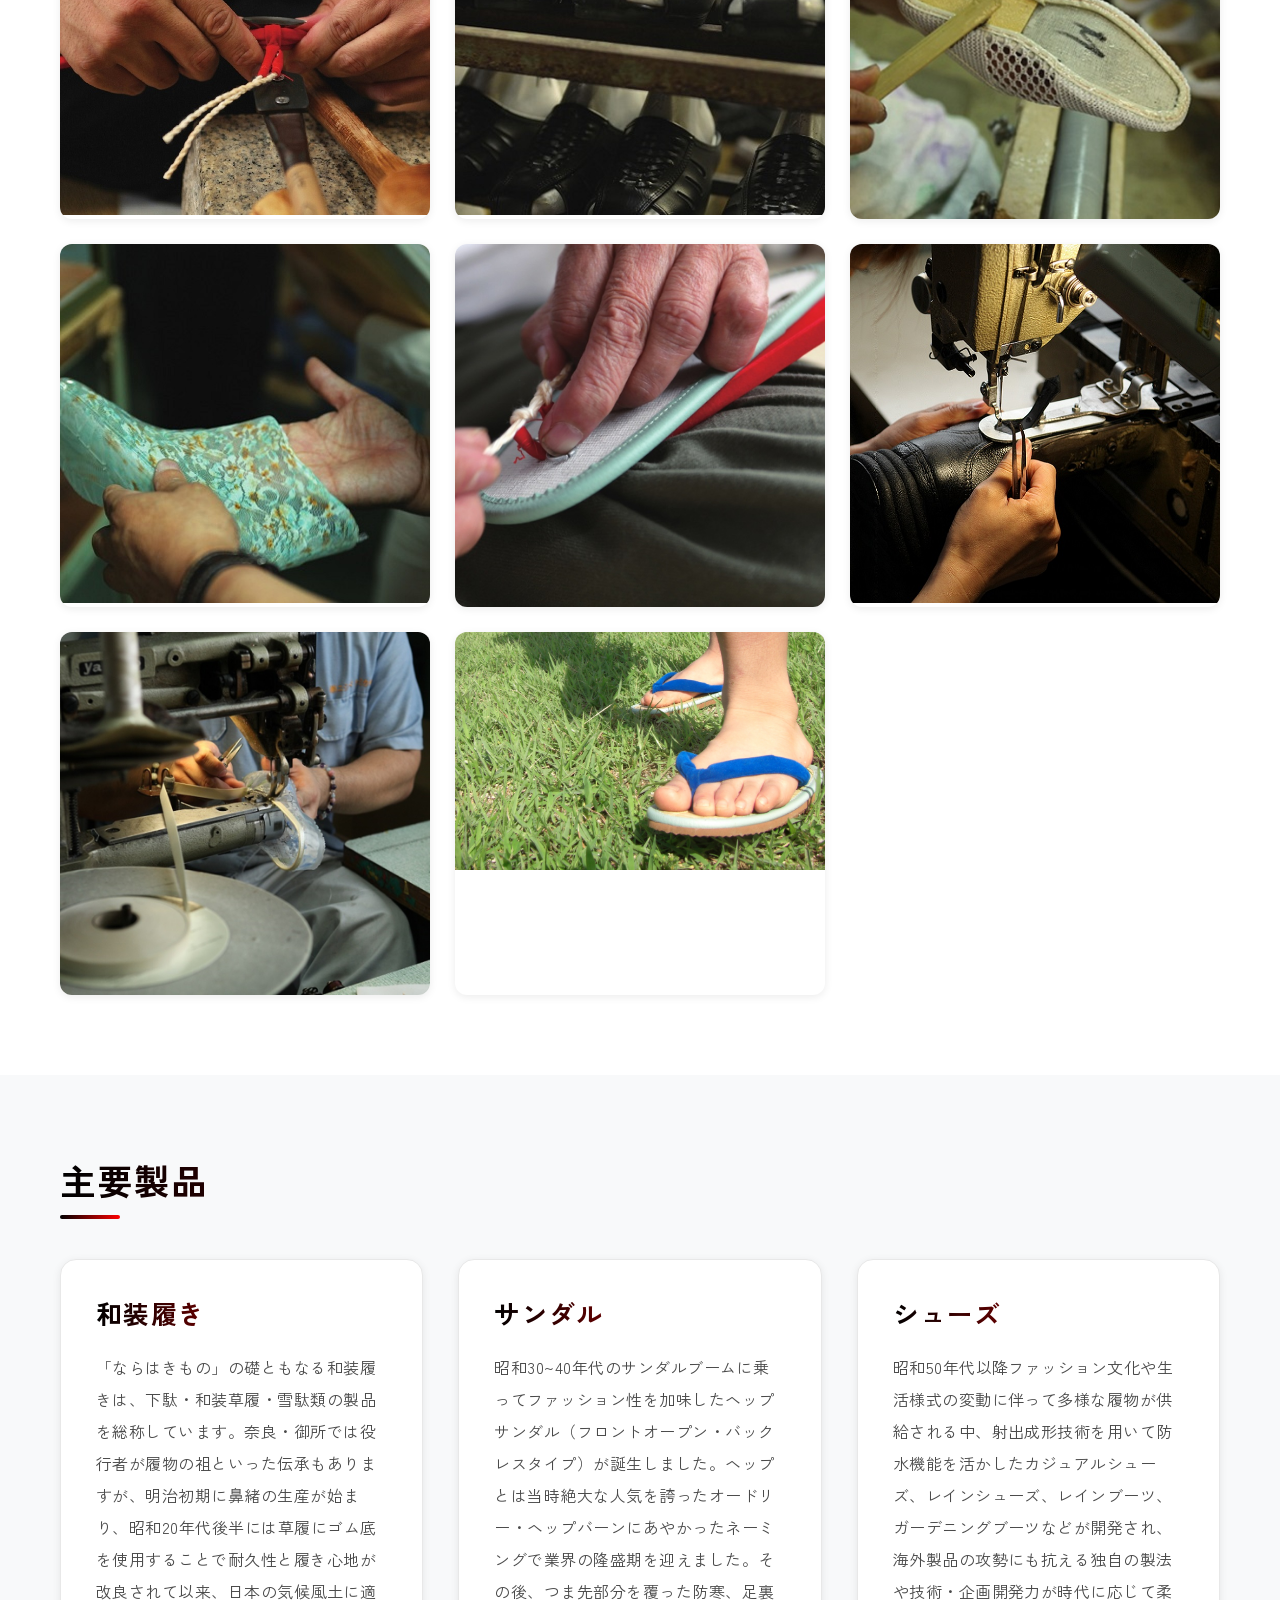
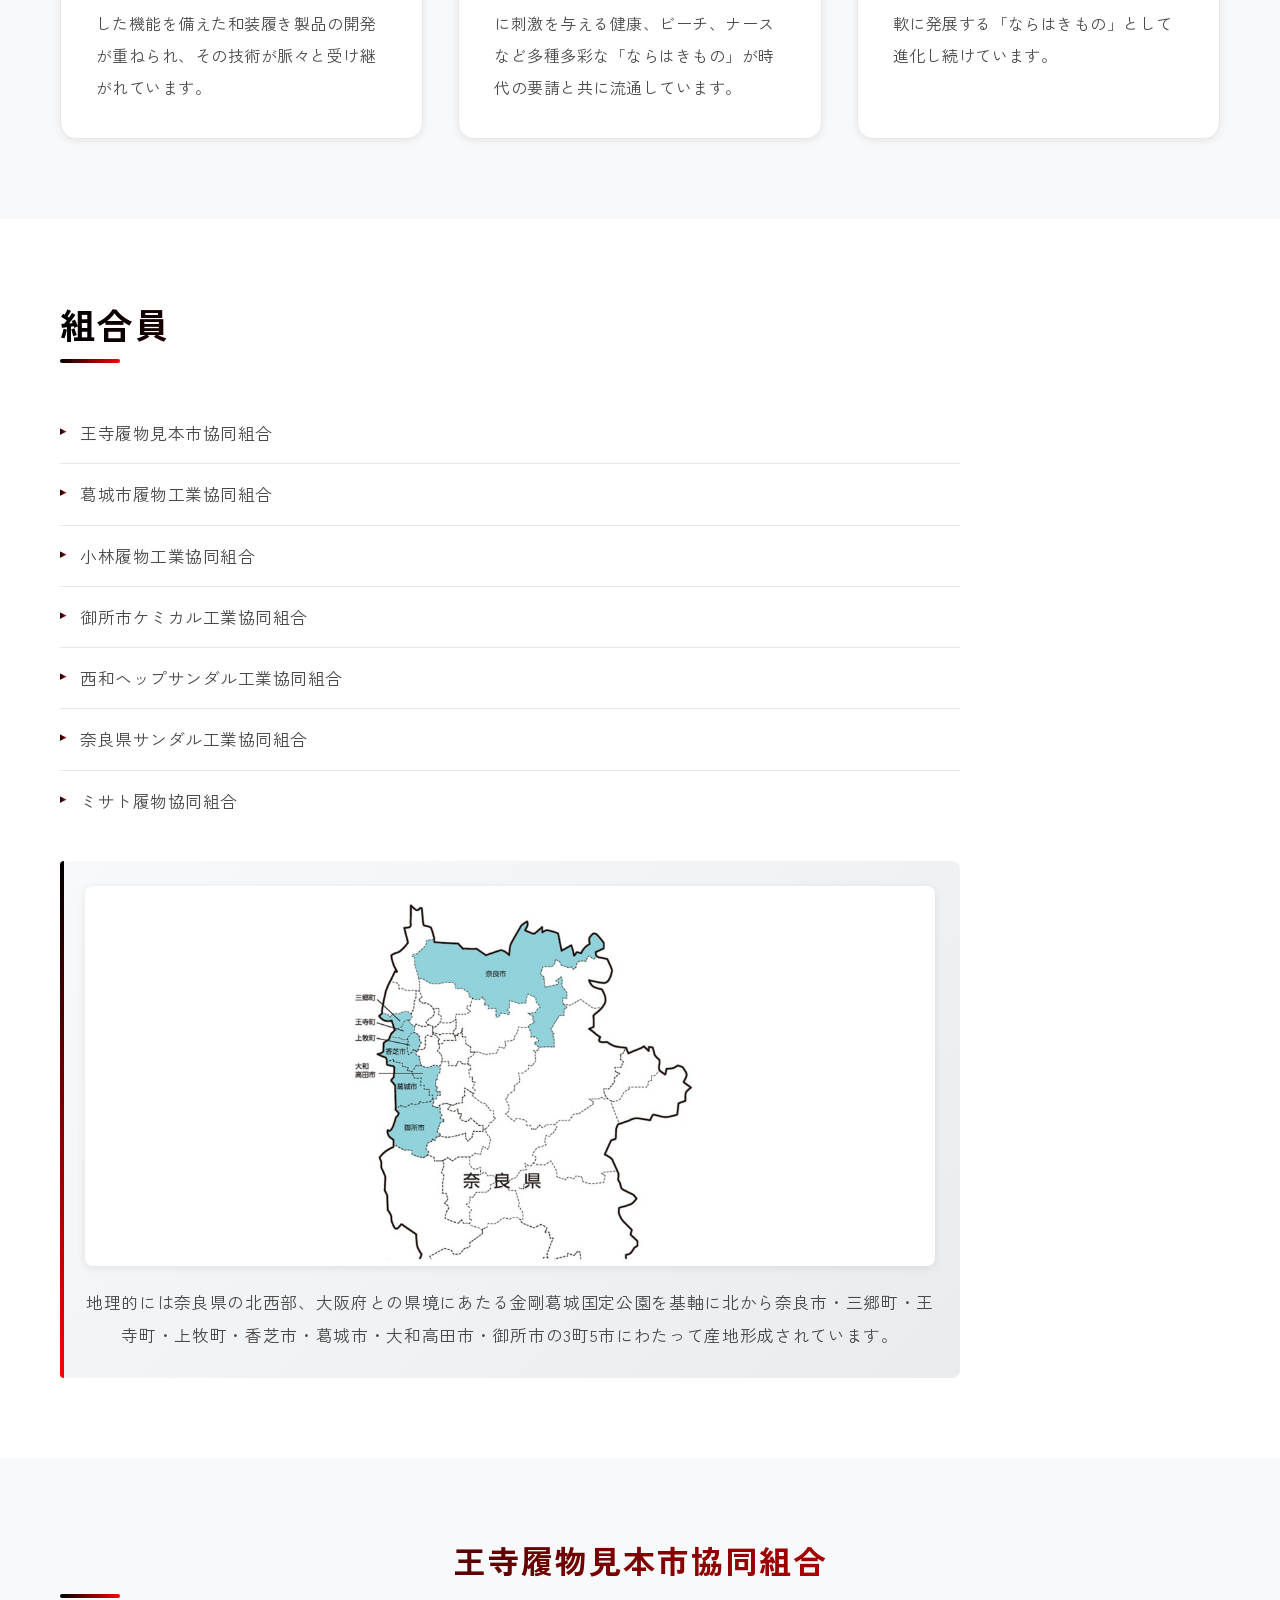
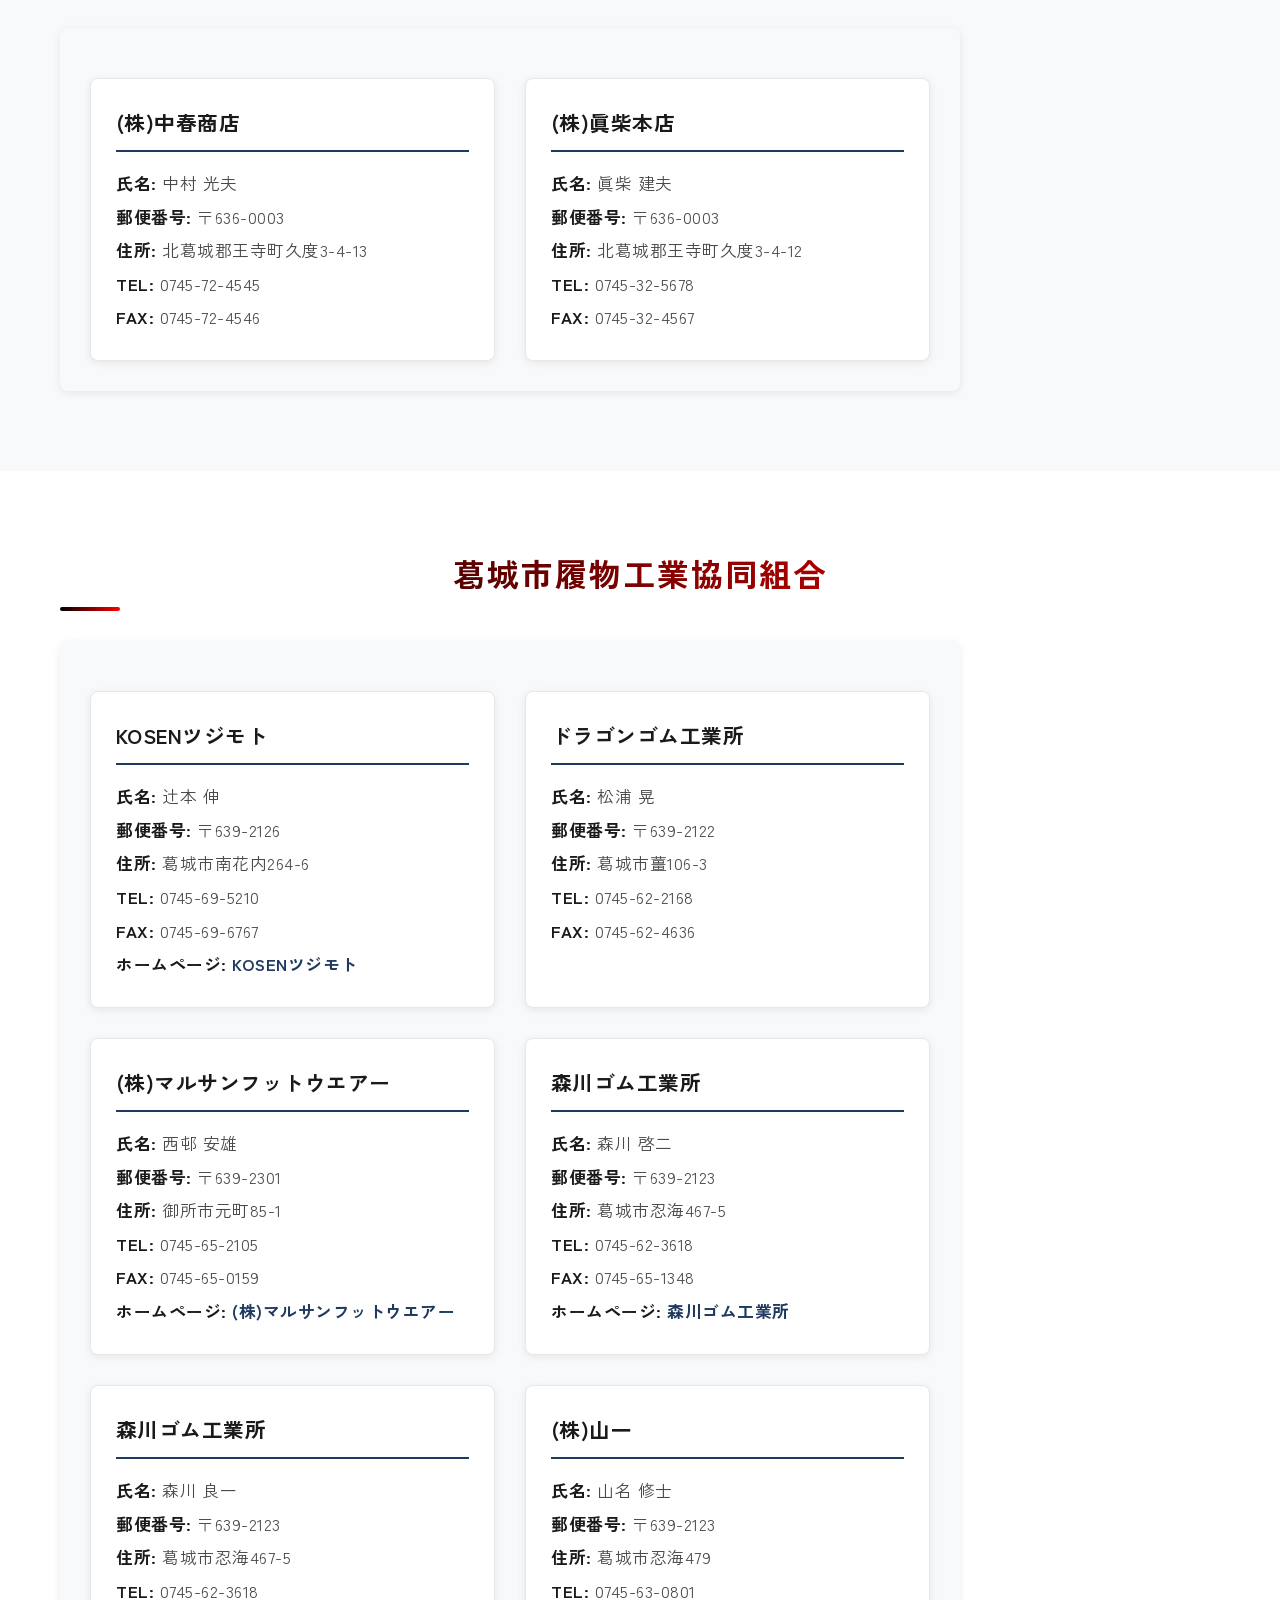
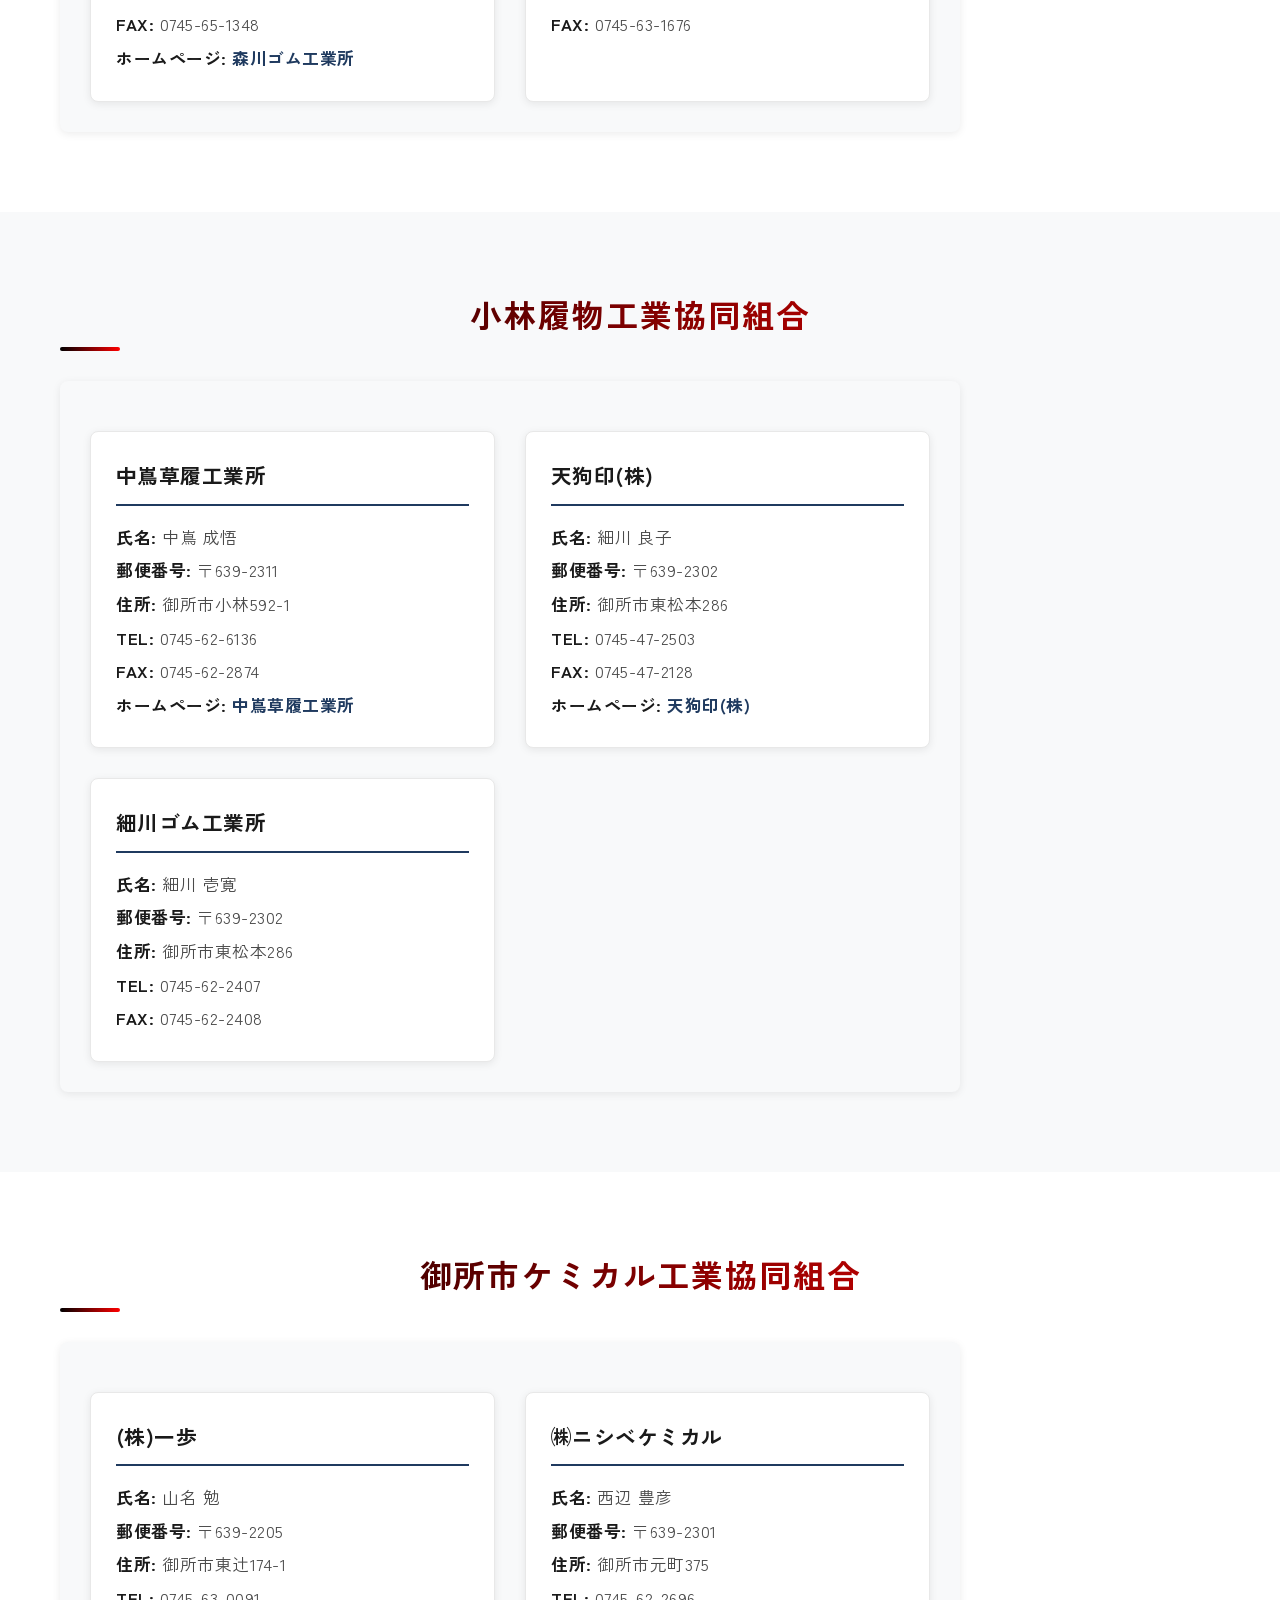
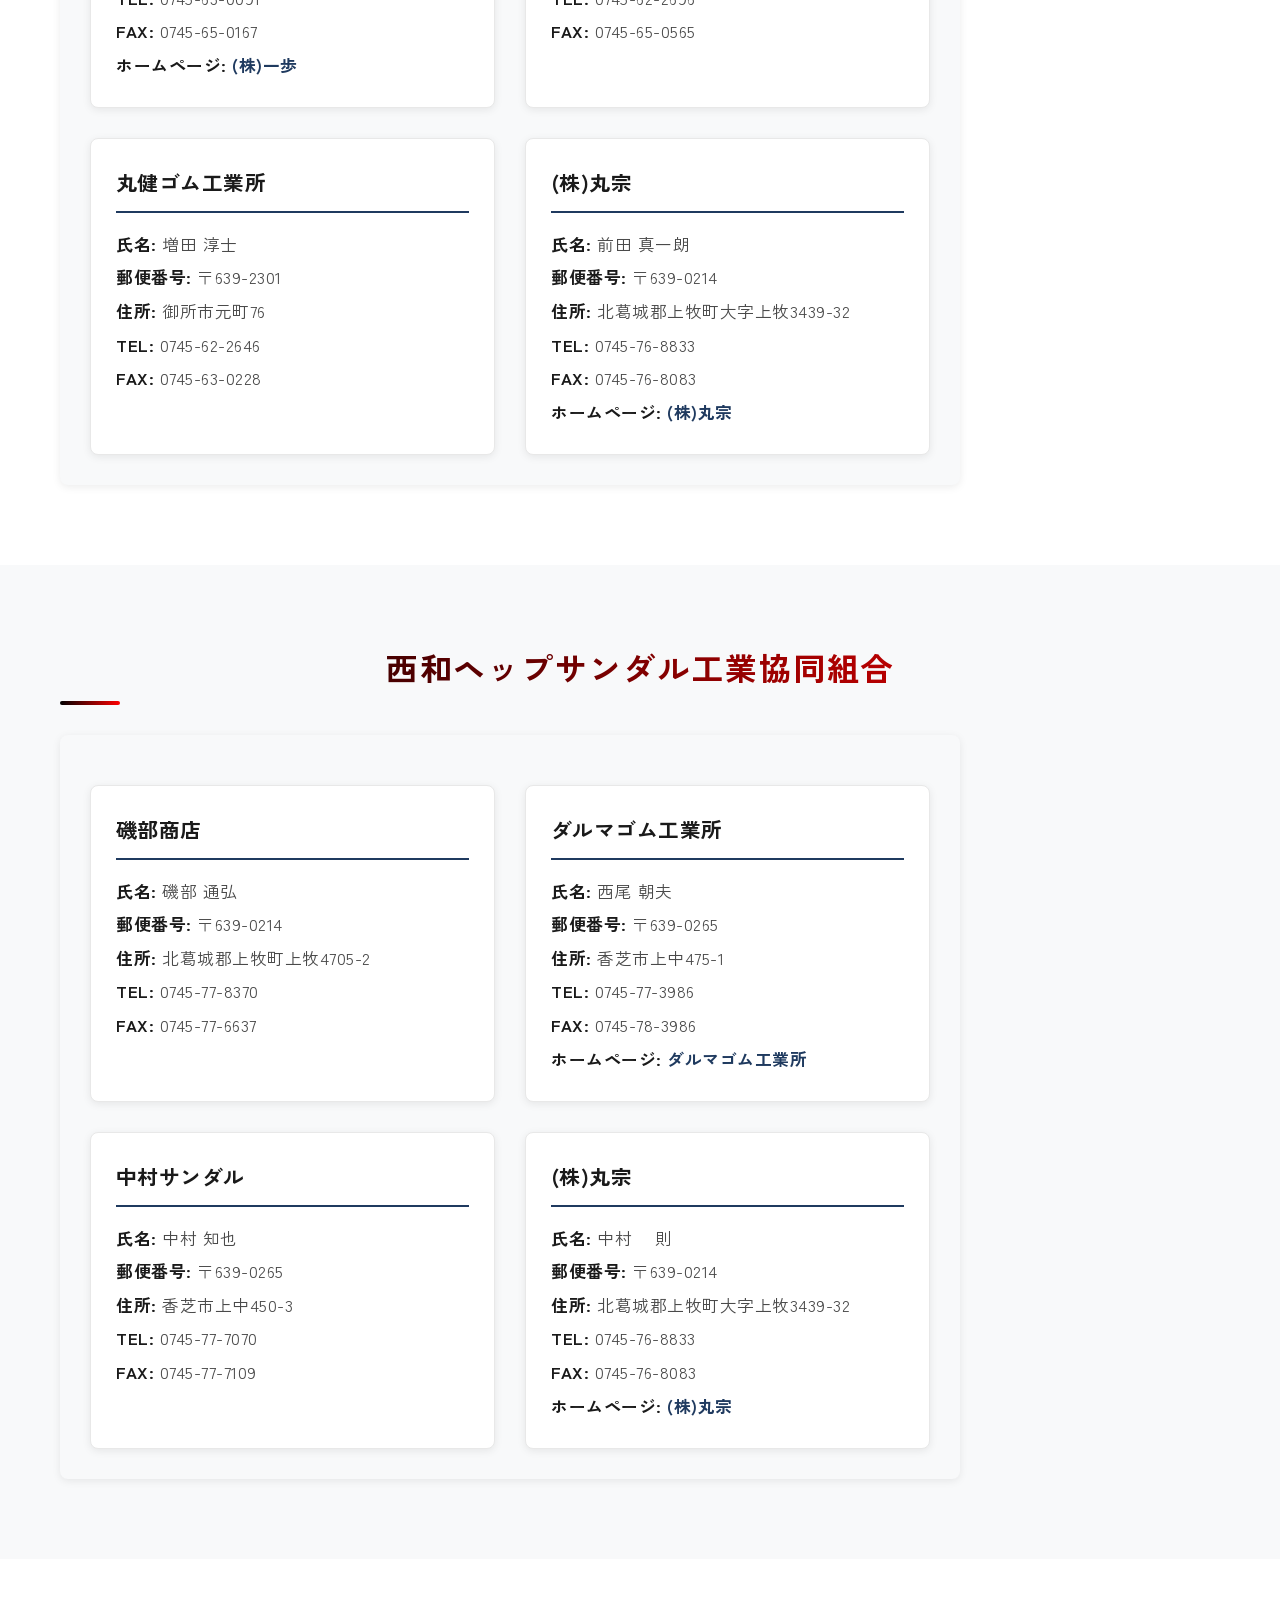
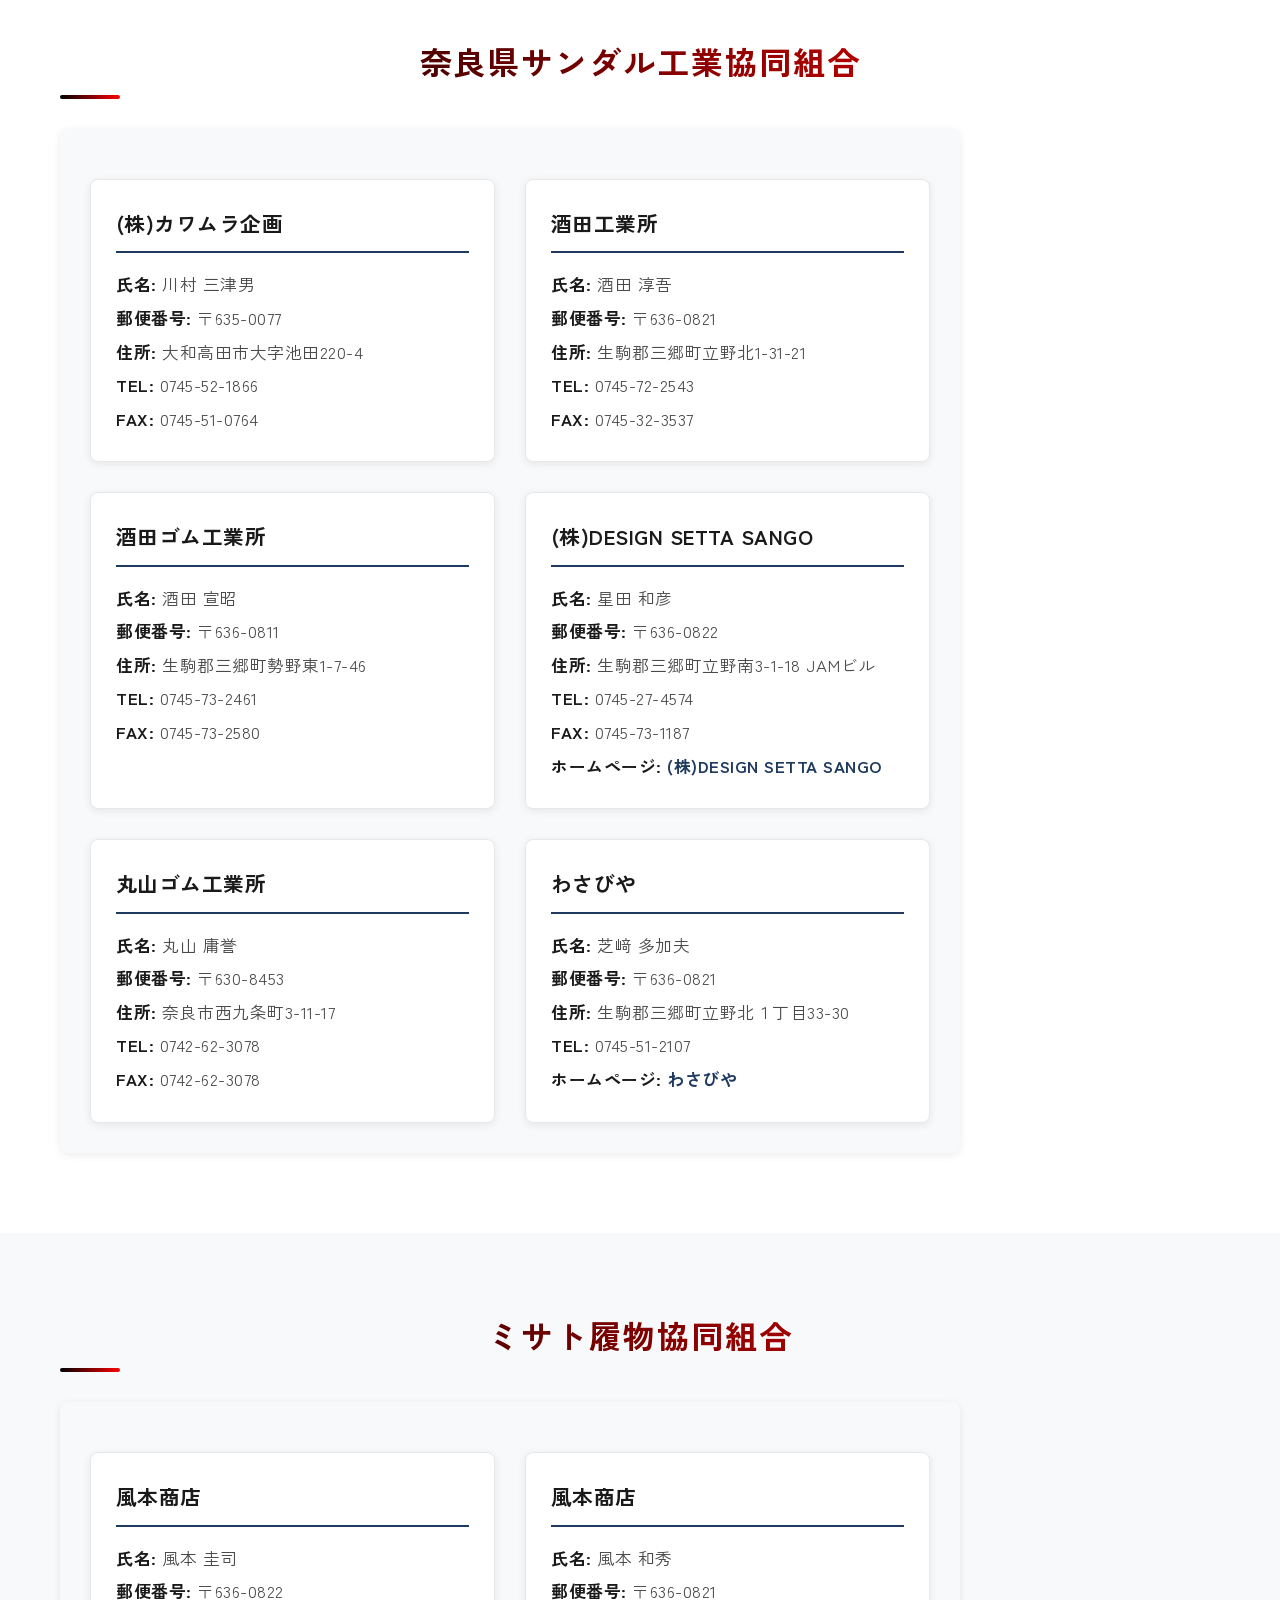
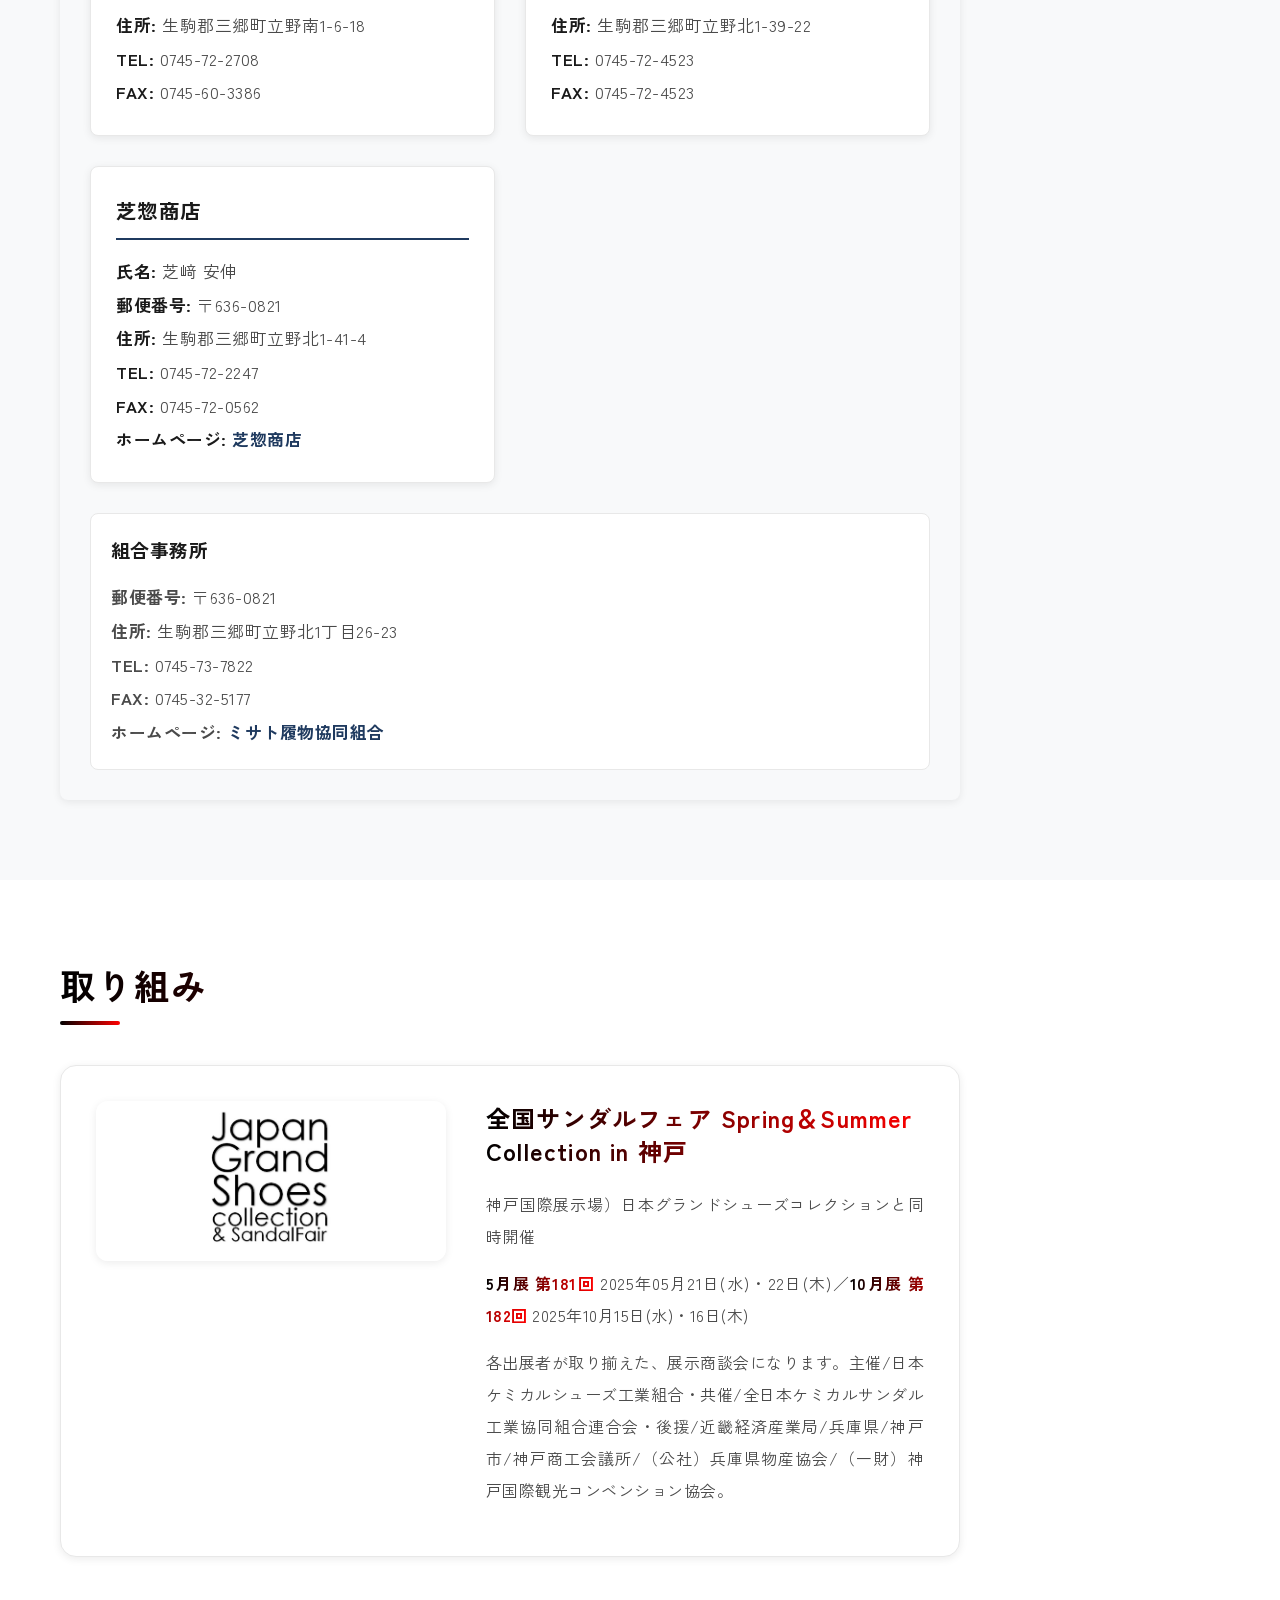
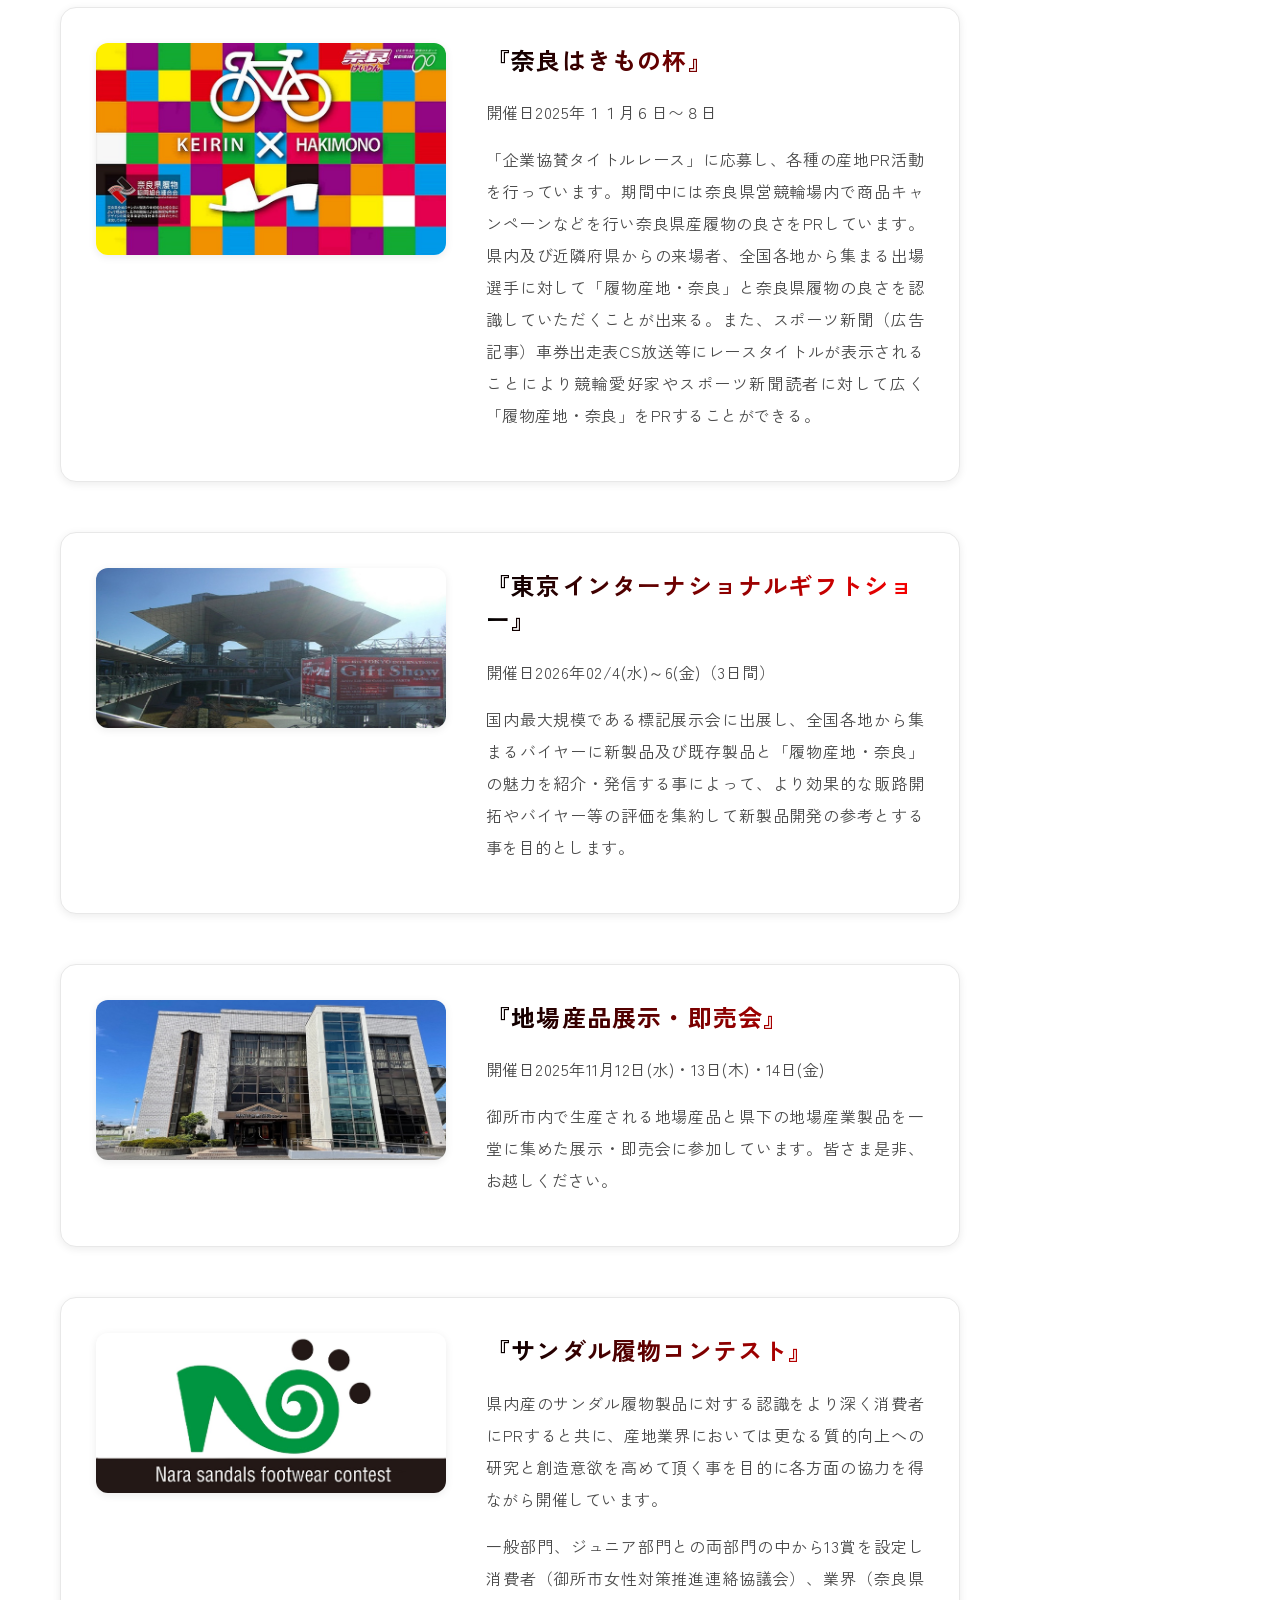
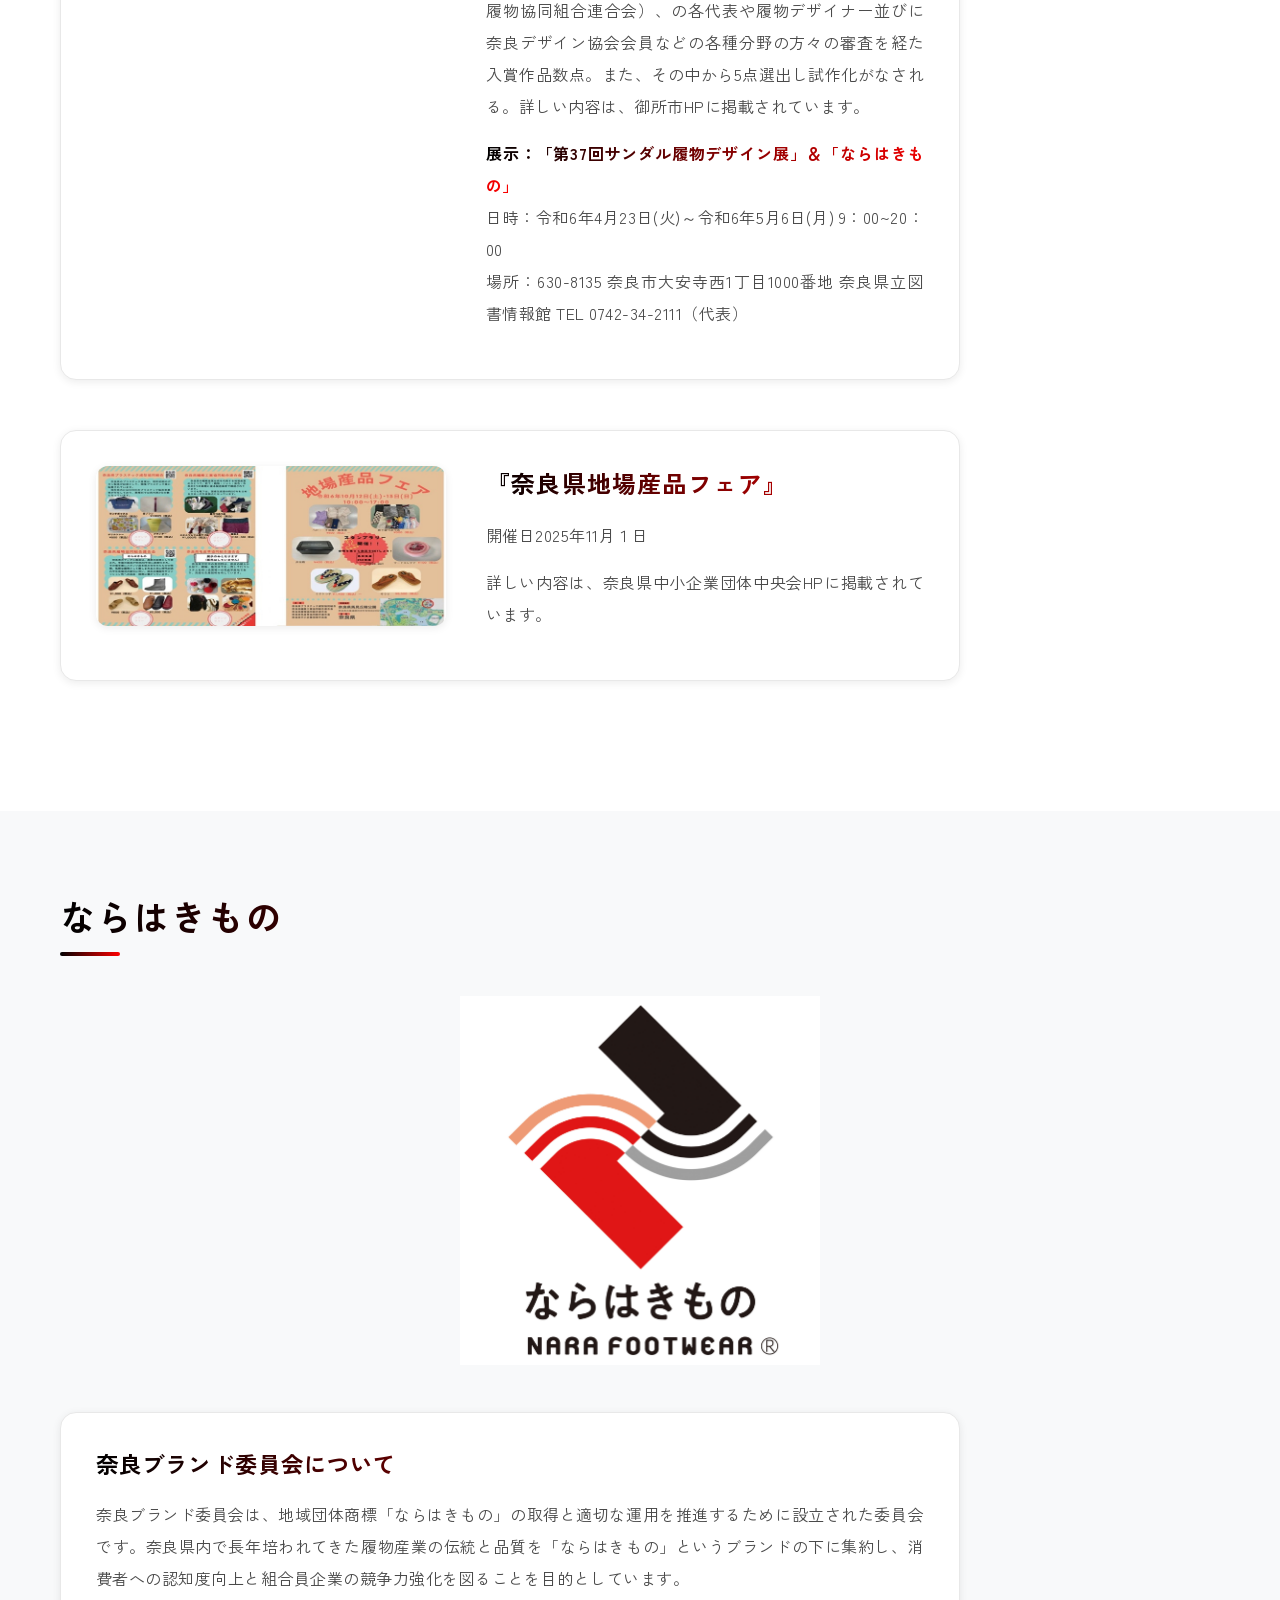
==== commit ad473e7f: "TOP/heroを連合会ロゴに差し替え、ならはきものロゴを専用セクションへ - ヘッダー・ヒーローの画像を新しい連合会ロゴ(federation_logo.jpg)に変更 - 旧「ならはきもの」ロゴを" ====
--- a/index.html
+++ b/index.html
@@ -22,7 +22,7 @@
     <header>
         <div class="container">
             <div class="logo">
-                <img src="assets/images/narahakimono_logo修正済み.jpg" alt="Nara Prefecture Footwear Cooperative Federation / 奈良県履物協同組合連合会">
+                <img src="assets/images/federation_logo.jpg" alt="Nara Prefecture Footwear Cooperative Federation / 奈良県履物協同組合連合会">
             </div>
             <nav>
                 <button class="lang-toggle" aria-label="Language / 言語" id="langToggle">
@@ -59,7 +59,7 @@
                         <h1 class="hero-title">
                             <span class="hero-title-text" lang="ja">奈良県履物協同組合連合会</span>
                             <span class="hero-title-text" lang="en">Nara Prefecture Footwear Cooperative Federation</span>
-                            <img src="assets/images/narahakimono_logo修正済み.jpg" alt="Nara Prefecture Footwear Cooperative Federation" class="hero-title-image">
+                            <img src="assets/images/federation_logo.jpg" alt="Nara Prefecture Footwear Cooperative Federation" class="hero-title-image">
                         </h1>
                         <div class="hero-decoration hero-decoration-bottom"></div>
                     </div>
@@ -921,6 +921,9 @@
         <section id="hakimono" class="section">
             <div class="container">
                 <h2><span lang="ja">ならはきもの</span><span lang="en">NARA HAKIMONO</span></h2>
+                <div class="hakimono-logo">
+                    <img src="assets/images/narahakimono_logo修正済み.jpg" alt="ならはきもの / Nara Hakimono">
+                </div>
                 <div class="content">
                     <div class="hakimono-block">
                         <h3 lang="ja">奈良ブランド委員会について</h3>
--- a/assets/css/style.css
+++ b/assets/css/style.css
@@ -9,9 +9,9 @@
 }
 
 :root {
-    --primary-color: #2C5F41;
-    --secondary-color: #4A7C59;
-    --accent-color: #8B9A46;
+    --primary-color: #1F3A5F;
+    --secondary-color: #3A5A87;
+    --accent-color: #5E7BA6;
     --text-primary: #1a1a1a;
     --text-secondary: #4a4a4a;
     --bg-light: #f8f9fa;
@@ -21,12 +21,13 @@
     --shadow-md: 0 4px 16px rgba(0, 0, 0, 0.12);
     --shadow-lg: 0 8px 24px rgba(0, 0, 0, 0.15);
     --gradient-text: linear-gradient(to right, #000000, #ff0000);
+    --link-color: #1F3A5F;
 }
 
 [data-theme="dark"] {
-    --primary-color: #6BB77B;
-    --secondary-color: #7FB069;
-    --accent-color: #A8C090;
+    --primary-color: #6B9BD1;
+    --secondary-color: #8AAFD8;
+    --accent-color: #A7C0DF;
     --text-primary: #e0e0e0;
     --text-secondary: #b0b0b0;
     --bg-light: #1a1a1a;
@@ -36,6 +37,7 @@
     --shadow-md: 0 4px 16px rgba(0, 0, 0, 0.4);
     --shadow-lg: 0 8px 24px rgba(0, 0, 0, 0.5);
     --gradient-text: linear-gradient(to right, #ffffff, #ff6666);
+    --link-color: #7BA3D9;
 }
 
 /* グラデーションテキスト用のクラス */
@@ -647,6 +649,17 @@
     letter-spacing: 0.03em;
 }
 
+.hakimono-logo {
+    text-align: center;
+    margin-bottom: 40px;
+}
+
+.hakimono-logo img {
+    max-width: 360px;
+    width: 100%;
+    height: auto;
+}
+
 .hakimono-block {
     background-color: var(--bg-white);
     padding: 35px;
@@ -805,6 +818,20 @@
 .company-item strong {
     color: var(--text-primary);
     font-weight: 600;
+}
+
+.company-item p a,
+.cooperative-info p a {
+    color: var(--link-color);
+    text-decoration: none;
+    font-weight: 600;
+    transition: opacity 0.3s ease;
+}
+
+.company-item p a:hover,
+.cooperative-info p a:hover {
+    opacity: 0.75;
+    text-decoration: underline;
 }
 
 .location-info {
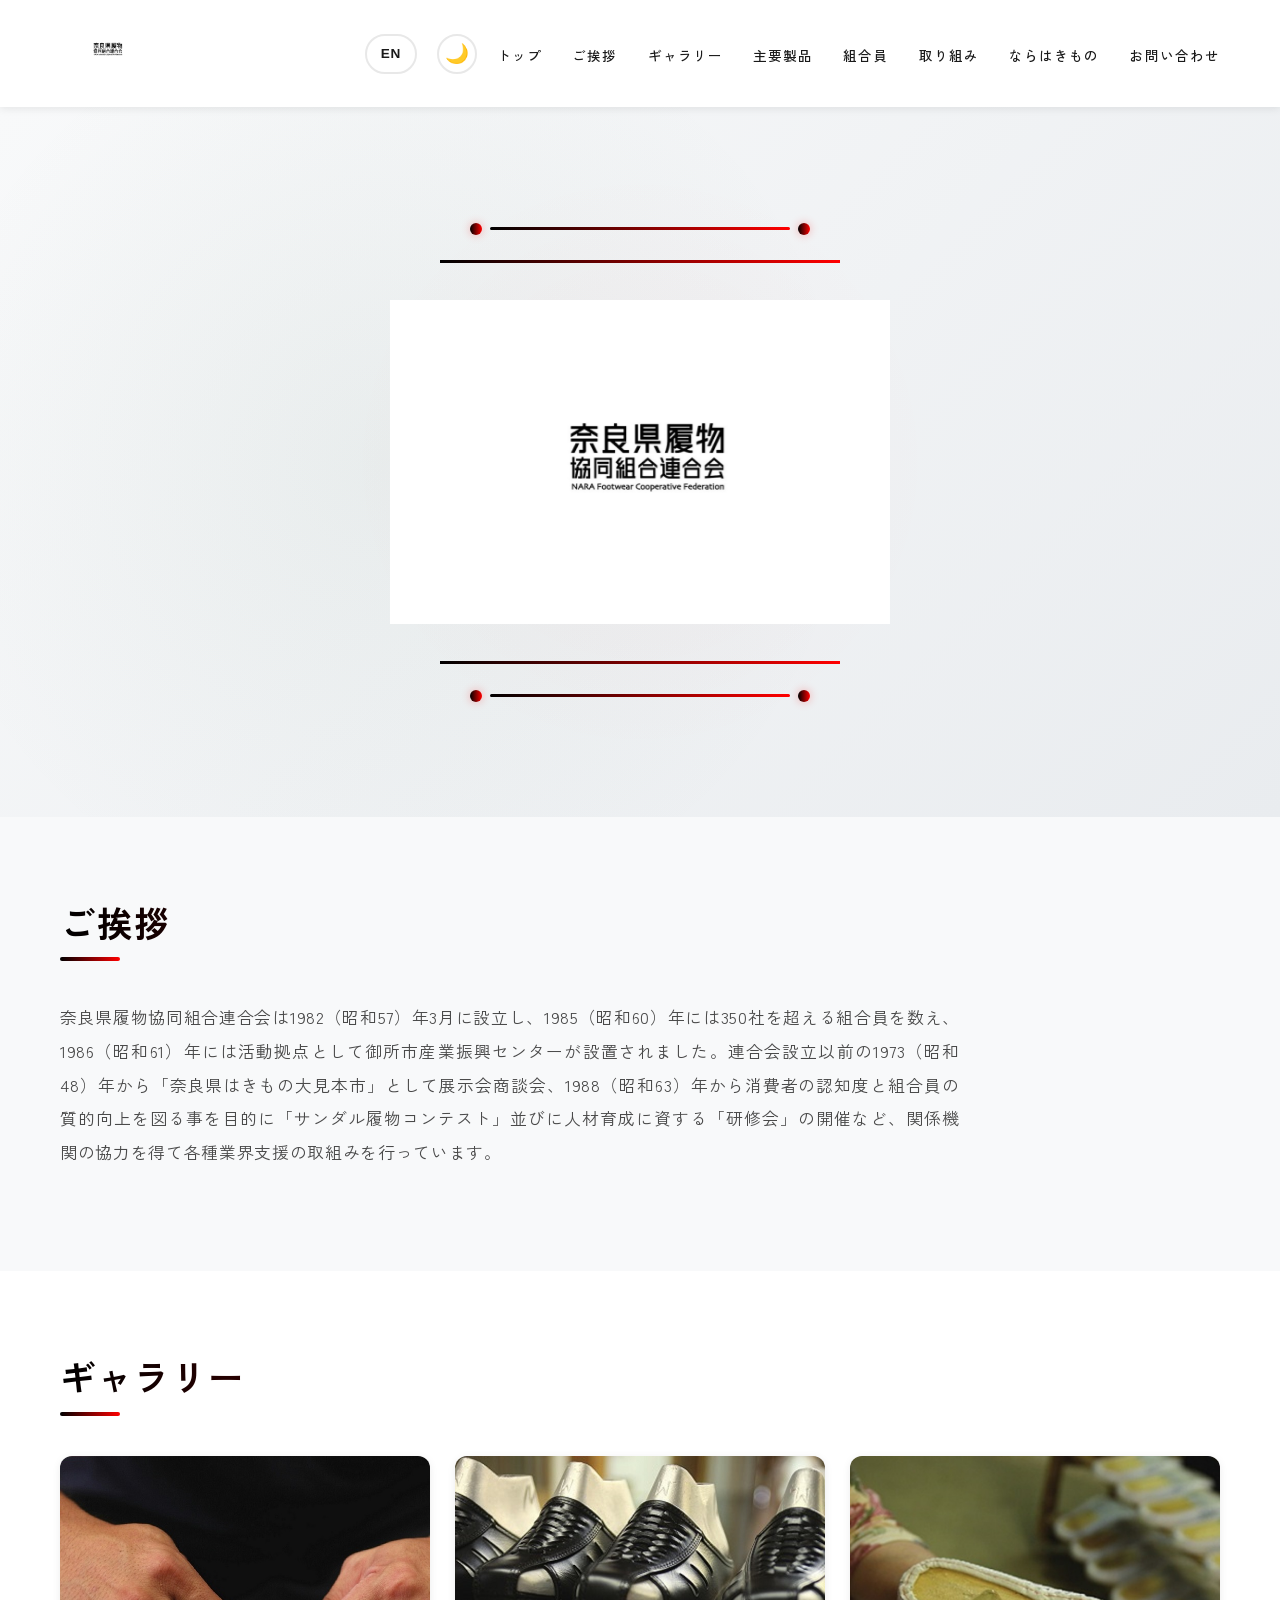
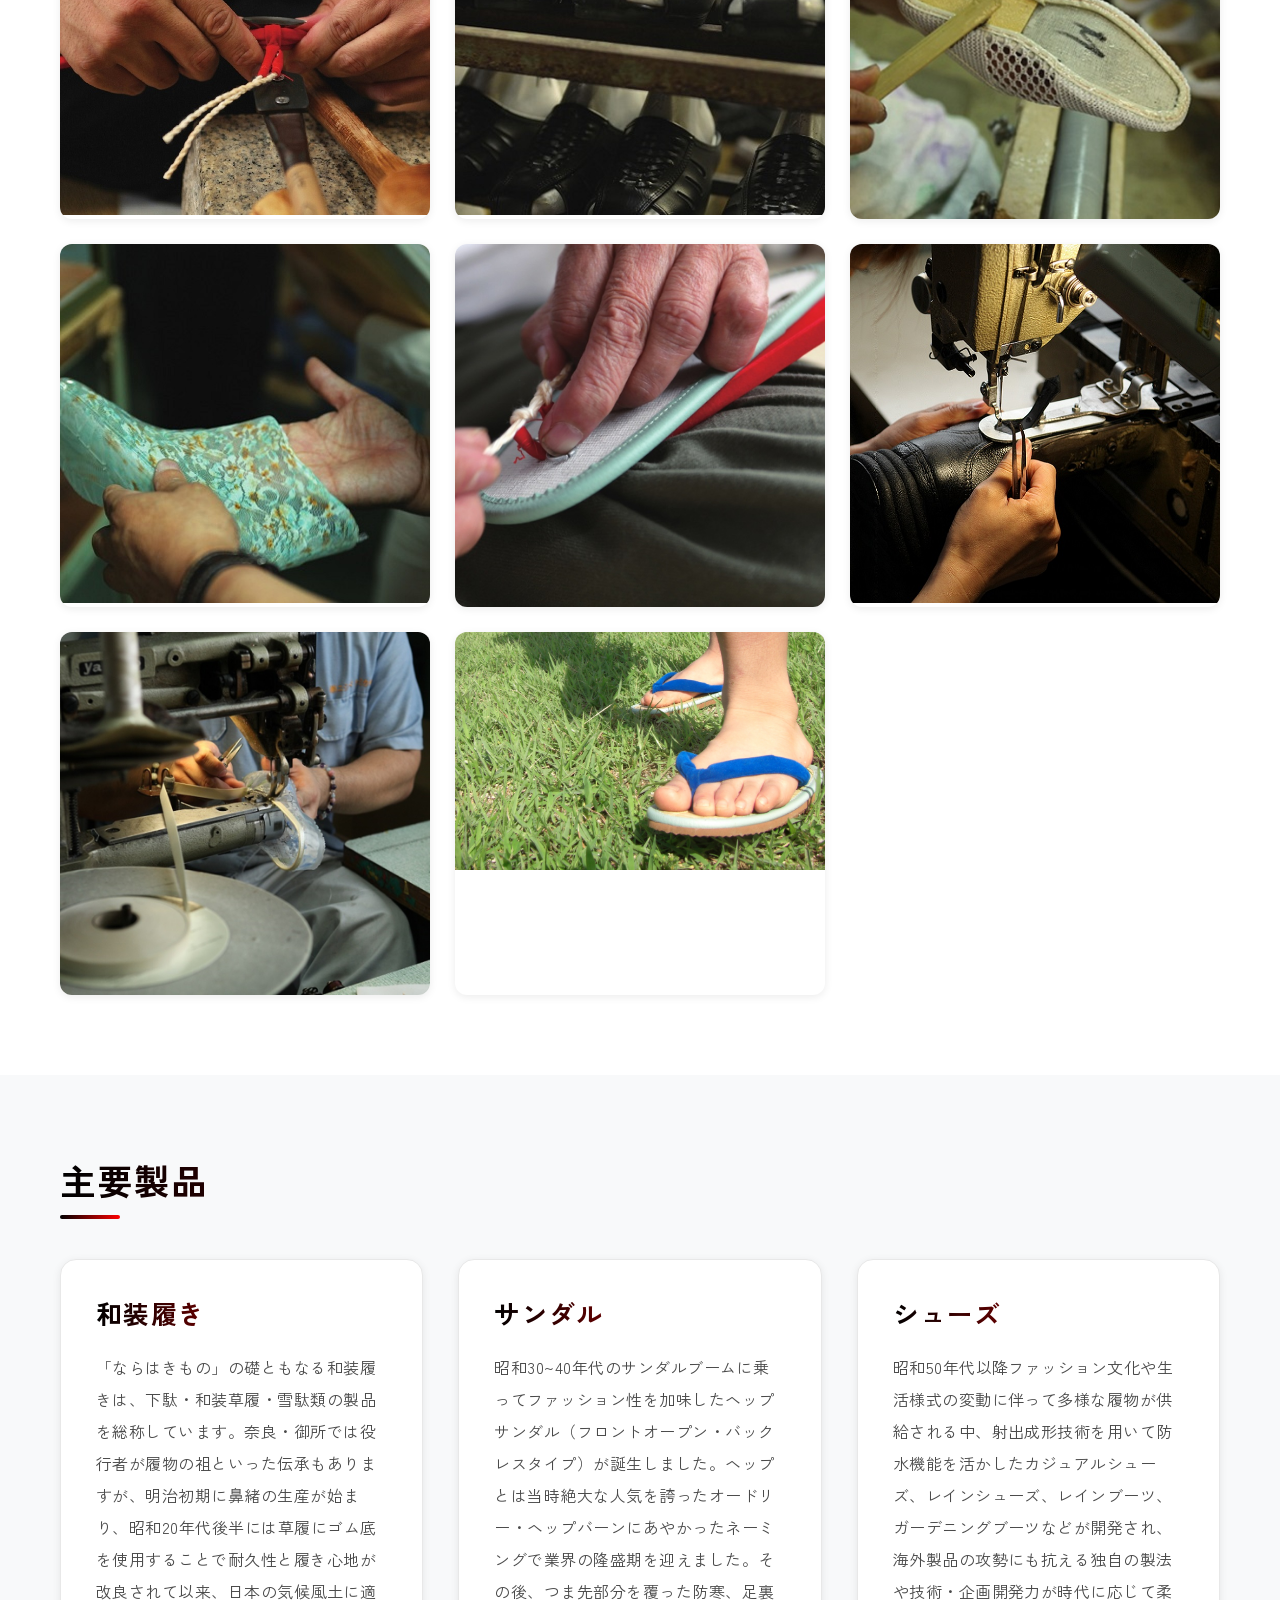
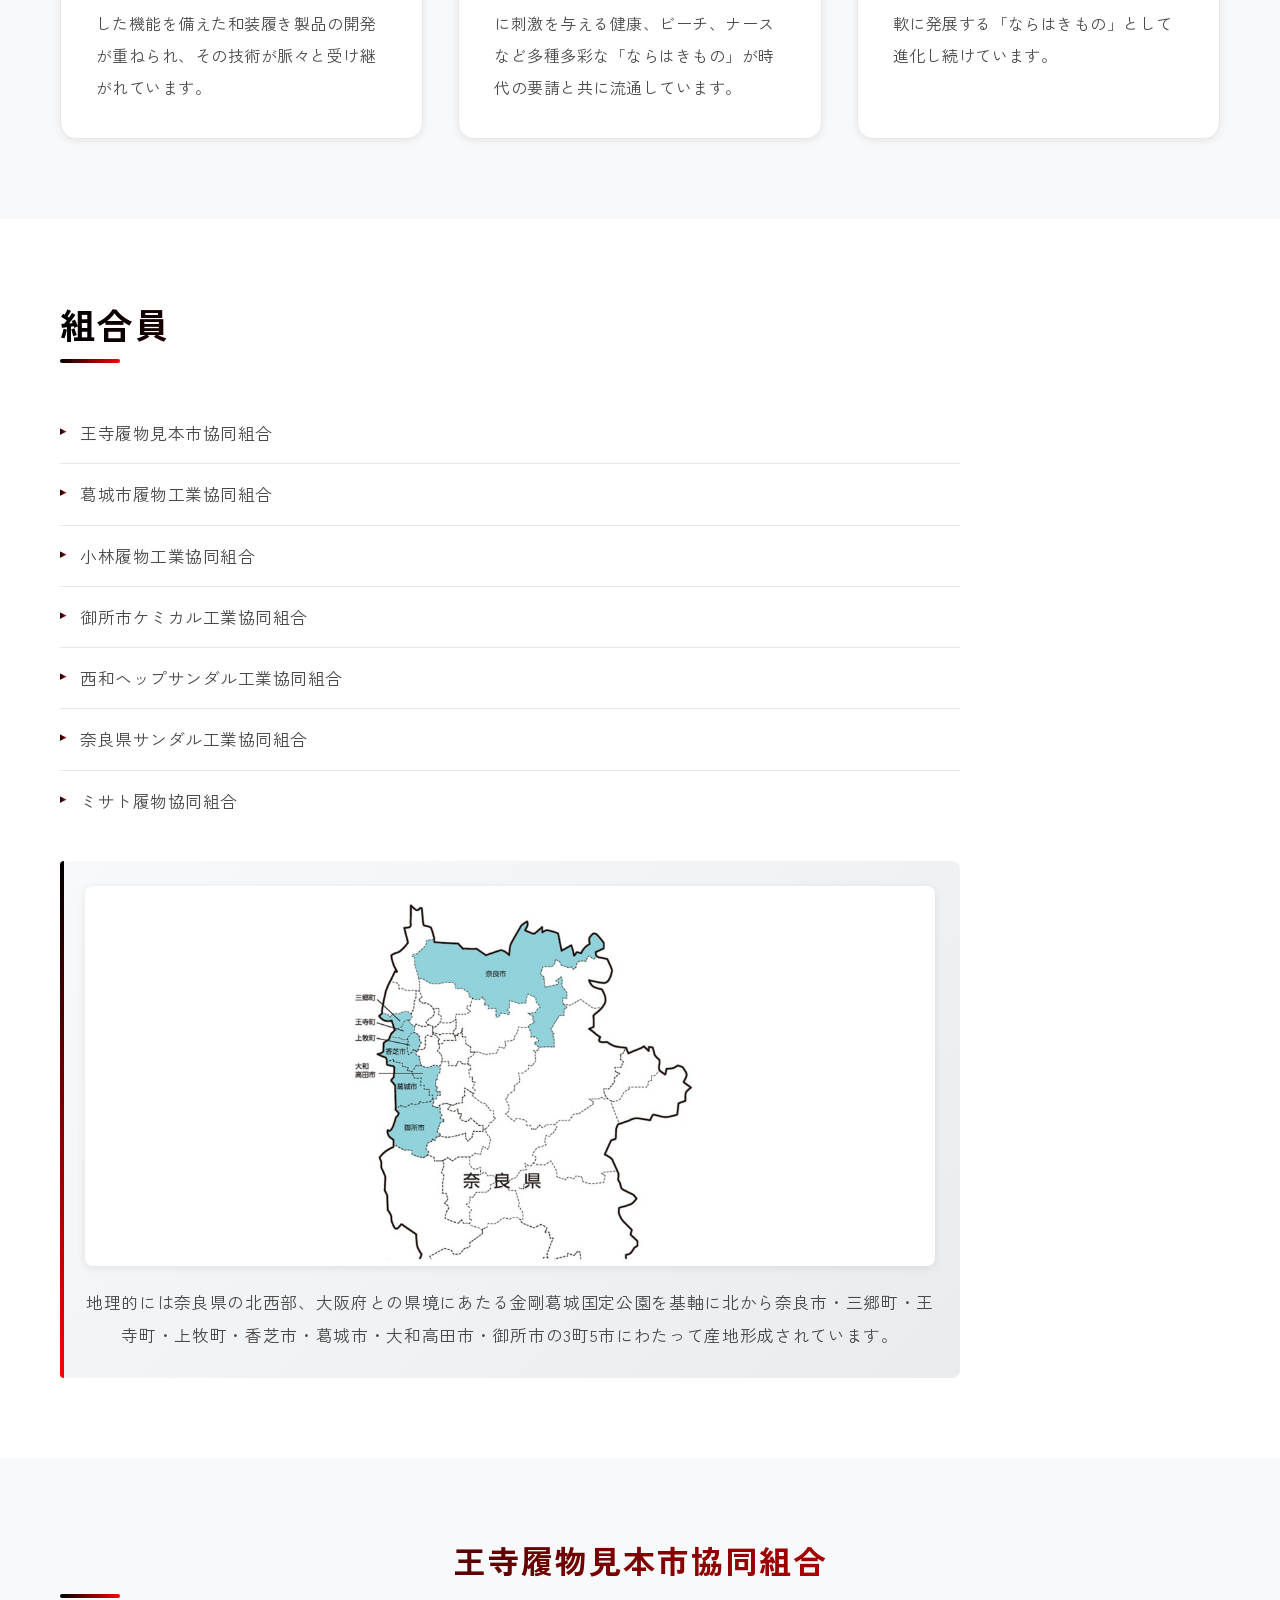
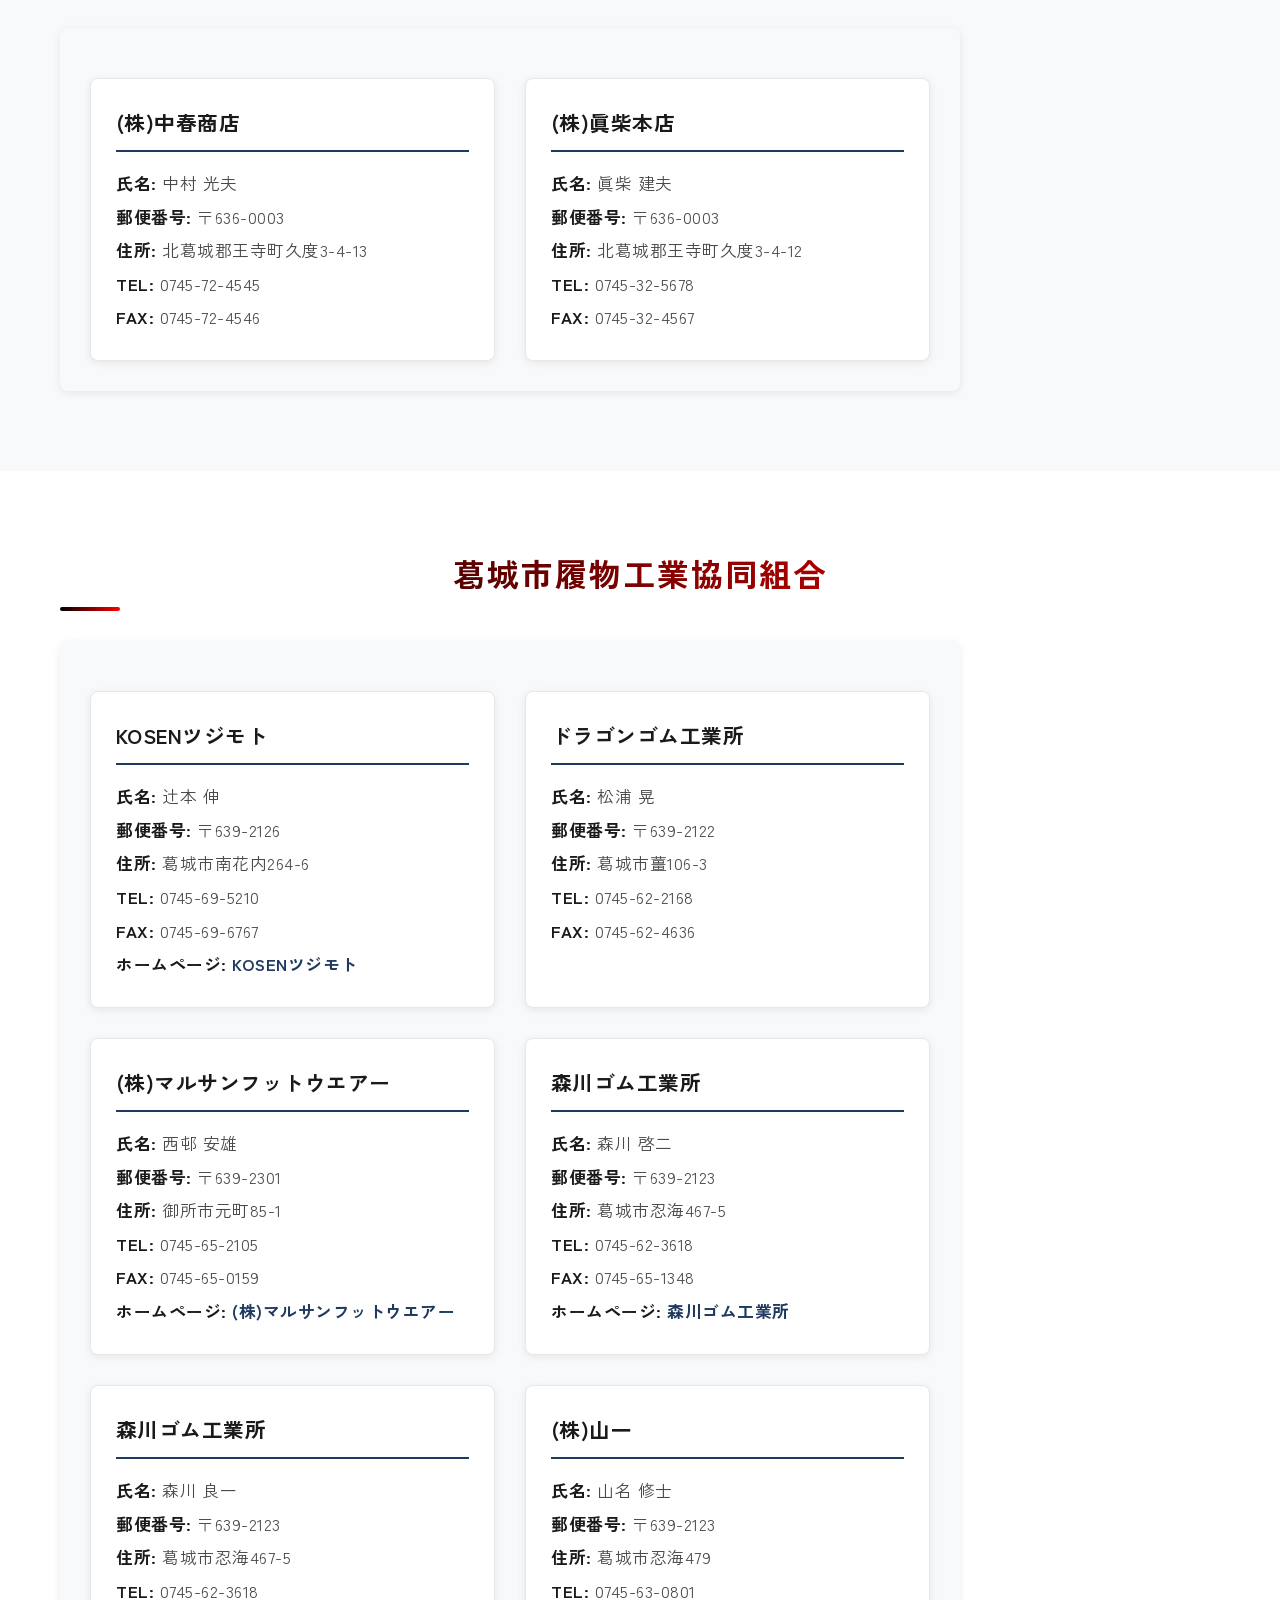
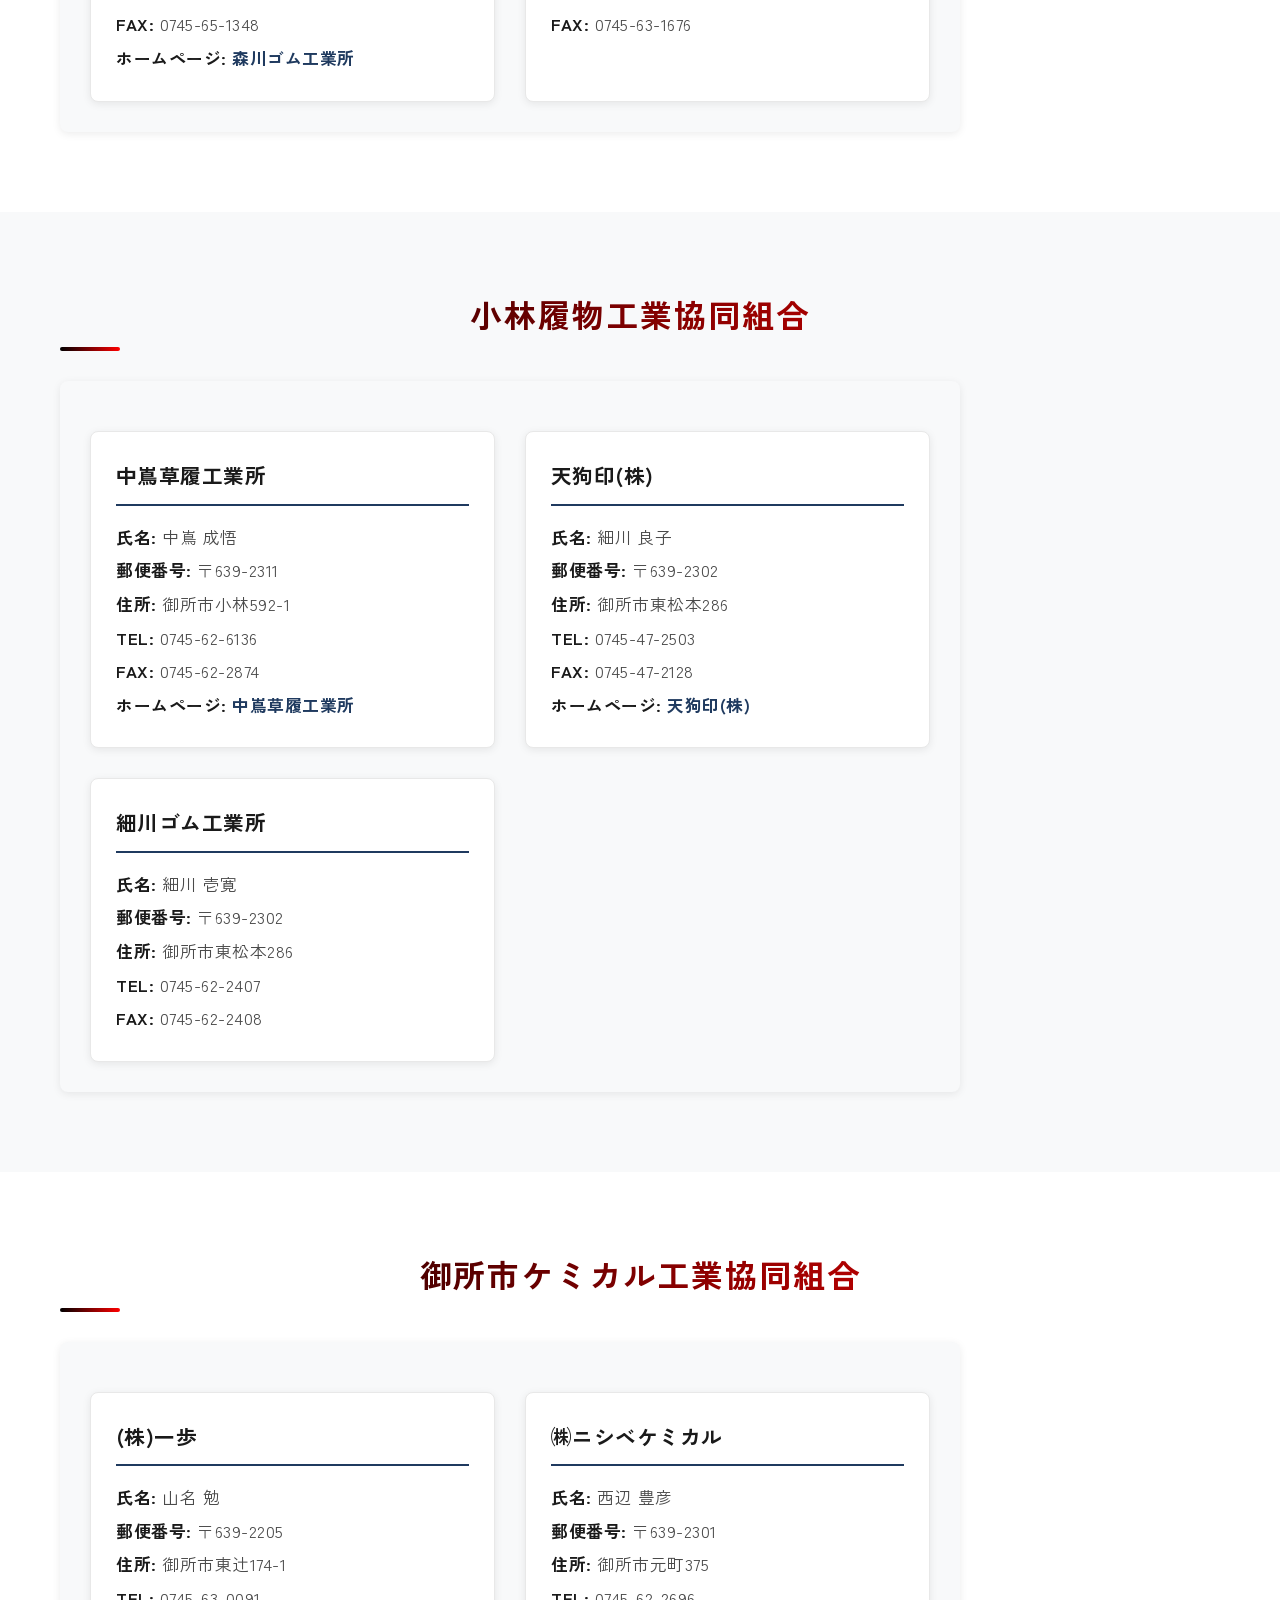
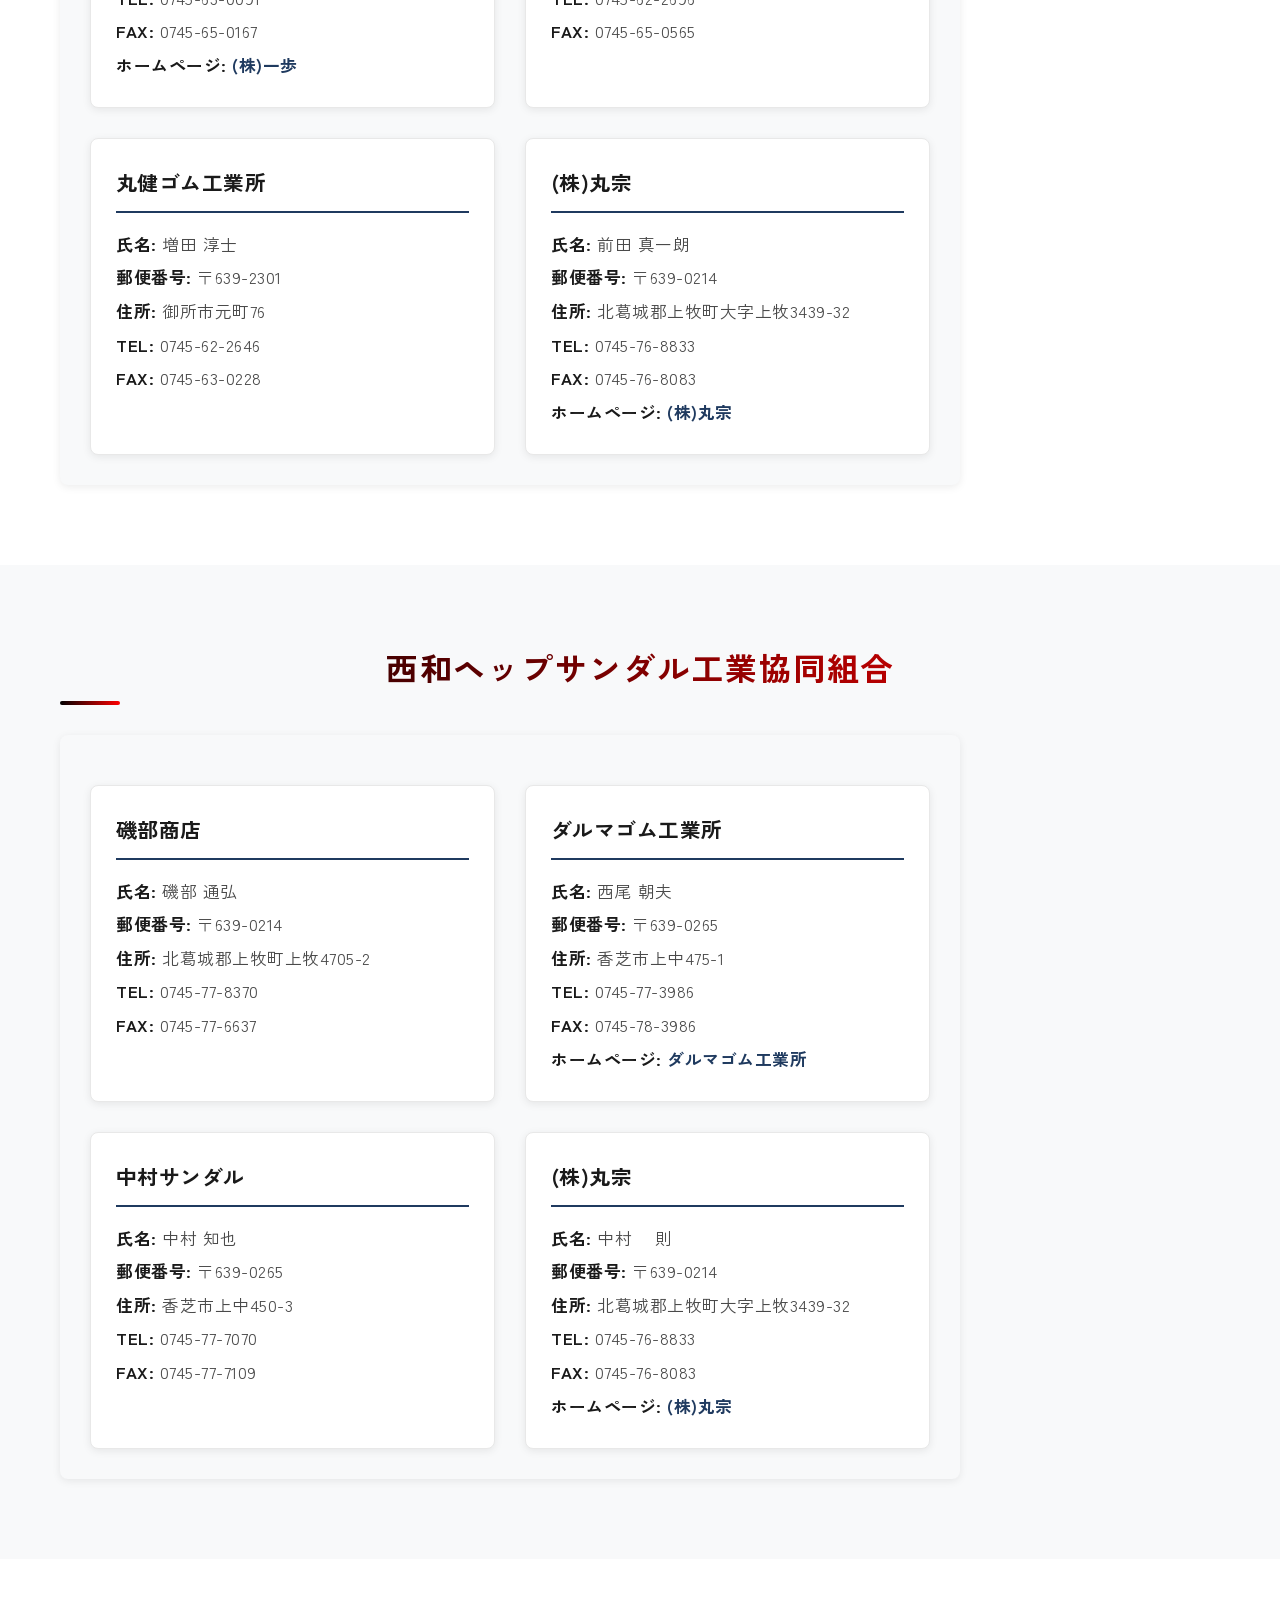
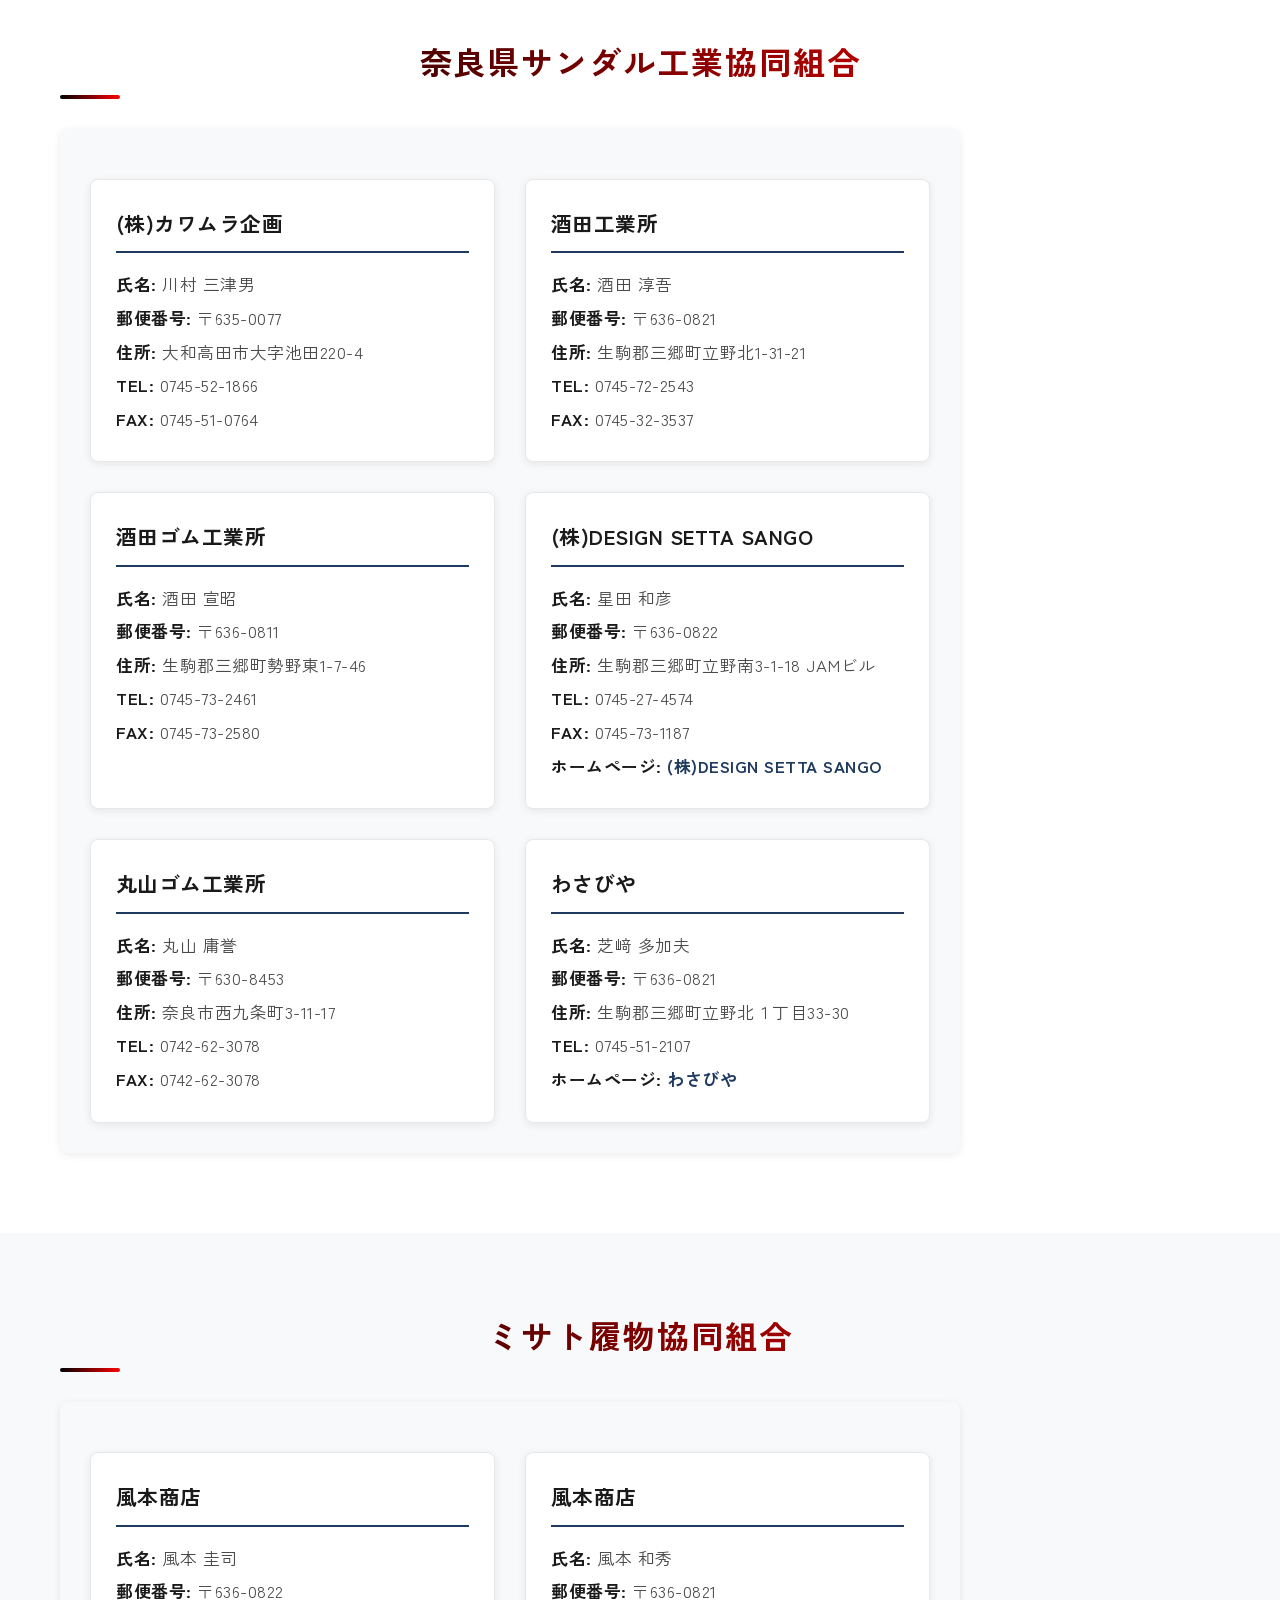
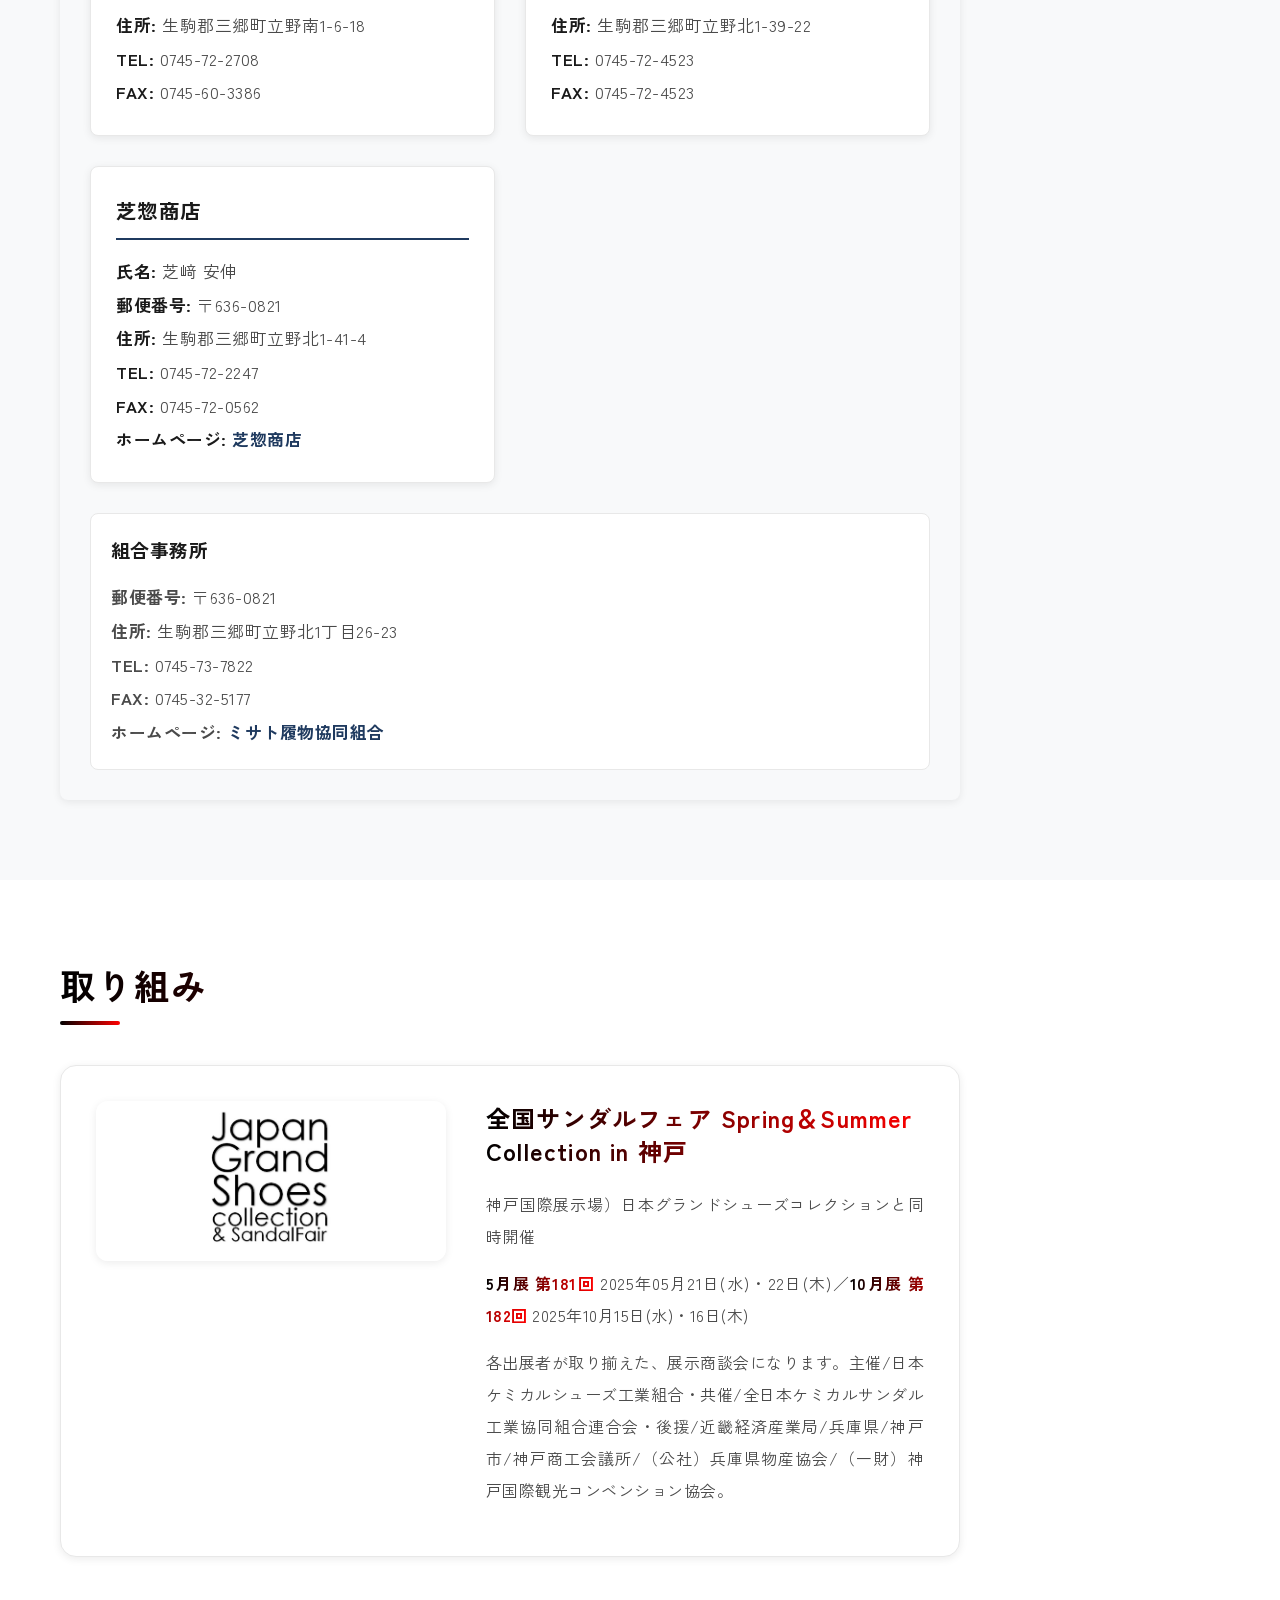
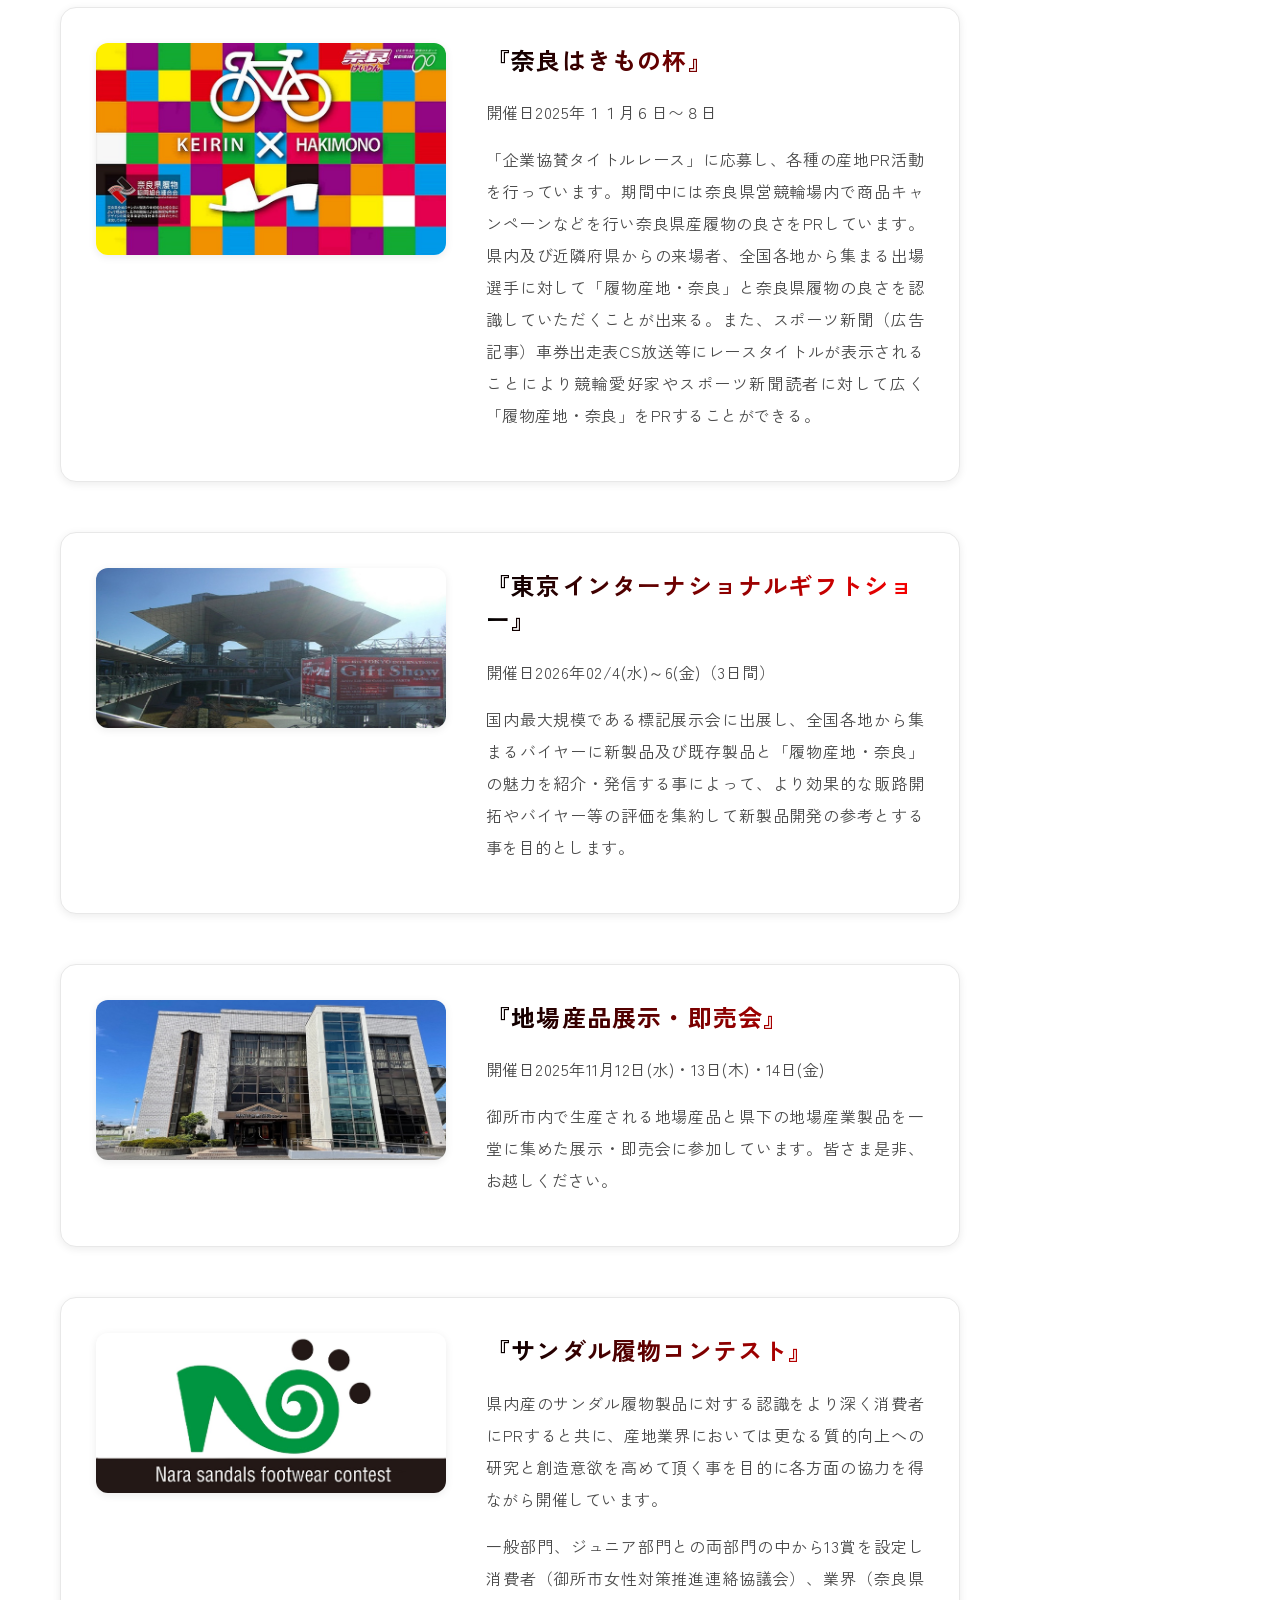
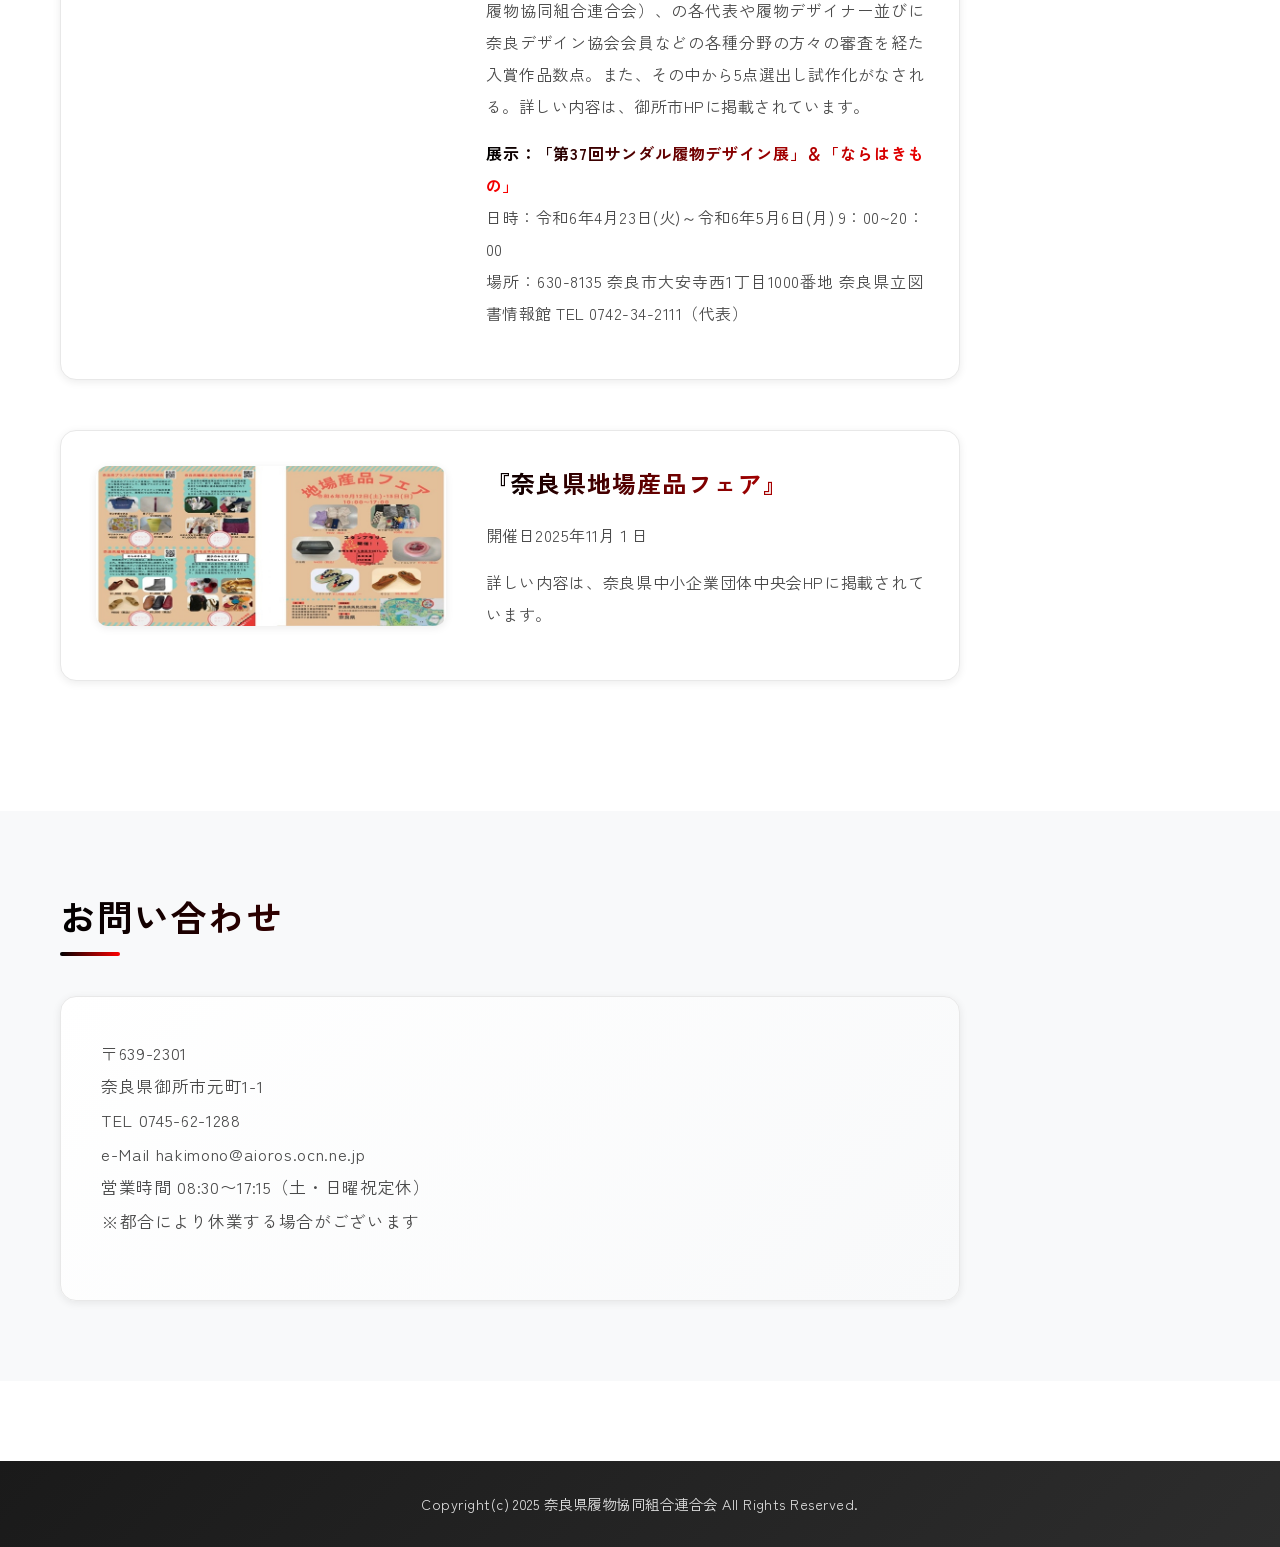
==== commit 4991d818: "ならはきものを独立ページ(narahakimono.html)に分離 - #hakimono セクションを index.html から narahakimono.html へ移動 - ナビの「ならはき" ====
--- a/index.html
+++ b/index.html
@@ -38,7 +38,7 @@
                     <li><a href="#keyproduct"><span lang="ja">主要製品</span><span lang="en">KEYPRODUCT</span></a></li>
                     <li><a href="#link"><span lang="ja">組合員</span><span lang="en">MEMBERS</span></a></li>
                     <li><a href="#efforts"><span lang="ja">取り組み</span><span lang="en">EFFORTS BUSINESS</span></a></li>
-                    <li><a href="#hakimono"><span lang="ja">ならはきもの</span><span lang="en">NARA HAKIMONO</span></a></li>
+                    <li><a href="narahakimono.html"><span lang="ja">ならはきもの</span><span lang="en">NARA HAKIMONO</span></a></li>
                     <li><a href="#contact"><span lang="ja">お問い合わせ</span><span lang="en">CONTACT</span></a></li>
                 </ul>
                 <button class="menu-toggle" aria-label="メニュー">
@@ -918,55 +918,6 @@
             </div>
         </section>
 
-        <section id="hakimono" class="section">
-            <div class="container">
-                <h2><span lang="ja">ならはきもの</span><span lang="en">NARA HAKIMONO</span></h2>
-                <div class="hakimono-logo">
-                    <img src="assets/images/narahakimono_logo修正済み.jpg" alt="ならはきもの / Nara Hakimono">
-                </div>
-                <div class="content">
-                    <div class="hakimono-block">
-                        <h3 lang="ja">奈良ブランド委員会について</h3>
-                        <h3 lang="en">About the Nara Brand Committee</h3>
-                        <p lang="ja">
-                            奈良ブランド委員会は、地域団体商標「ならはきもの」の取得と適切な運用を推進するために設立された委員会です。奈良県内で長年培われてきた履物産業の伝統と品質を「ならはきもの」というブランドの下に集約し、消費者への認知度向上と組合員企業の競争力強化を図ることを目的としています。
-                        </p>
-                        <p lang="en">
-                            The Nara Brand Committee was established to pursue and properly manage the regional collective trademark "Nara Hakimono." By bringing together the long-cultivated tradition and quality of Nara's footwear industry under the "Nara Hakimono" brand, the committee aims to raise consumer awareness and strengthen the competitiveness of its member companies.
-                        </p>
-                    </div>
-                    <div class="hakimono-block">
-                        <h3 lang="ja">「ならはきもの」地域団体商標</h3>
-                        <h3 lang="en">"Nara Hakimono" Regional Collective Trademark</h3>
-                        <p lang="ja">
-                            地域団体商標制度は、地域の事業者が共同で出願・登録できる商標制度であり、地域名と商品・サービス名を組み合わせた商標を保護します。「ならはきもの」は、奈良県の産地で生産される履物製品の品質と信頼を象徴するブランドとして、本制度の下での取得を目指しています。
-                        </p>
-                        <p lang="en">
-                            The regional collective trademark system allows local business operators to jointly apply for and register trademarks that combine a regional name with a product or service name. "Nara Hakimono" represents the quality and trust of footwear produced in the Nara region, and the committee is pursuing registration under this system.
-                        </p>
-                        <p lang="ja">
-                            <strong>商標の使用許諾条件:</strong>（今後策定・公開予定）
-                        </p>
-                        <p lang="en">
-                            <strong>Trademark Usage Conditions:</strong> (To be established and published.)
-                        </p>
-                    </div>
-                    <div class="hakimono-block">
-                        <h3 lang="ja">委員一覧</h3>
-                        <h3 lang="en">Committee Members</h3>
-                        <p lang="ja">（委員一覧は順次掲載予定です）</p>
-                        <p lang="en">(The committee member list will be published as it becomes available.)</p>
-                    </div>
-                    <div class="hakimono-block">
-                        <h3 lang="ja">認証企業・認定品</h3>
-                        <h3 lang="en">Certified Companies & Products</h3>
-                        <p lang="ja">（認証企業・認定品リストは順次掲載予定です）</p>
-                        <p lang="en">(The list of certified companies and products will be published as approvals are granted.)</p>
-                    </div>
-                </div>
-            </div>
-        </section>
-
         <section id="contact" class="section">
             <div class="container">
                 <h2><span lang="ja">お問い合わせ</span><span lang="en">CONTACT</span></h2>
--- a/assets/css/style.css
+++ b/assets/css/style.css
@@ -51,6 +51,7 @@
 
 html {
     scroll-behavior: smooth;
+    scroll-padding-top: 90px;
 }
 
 body {
